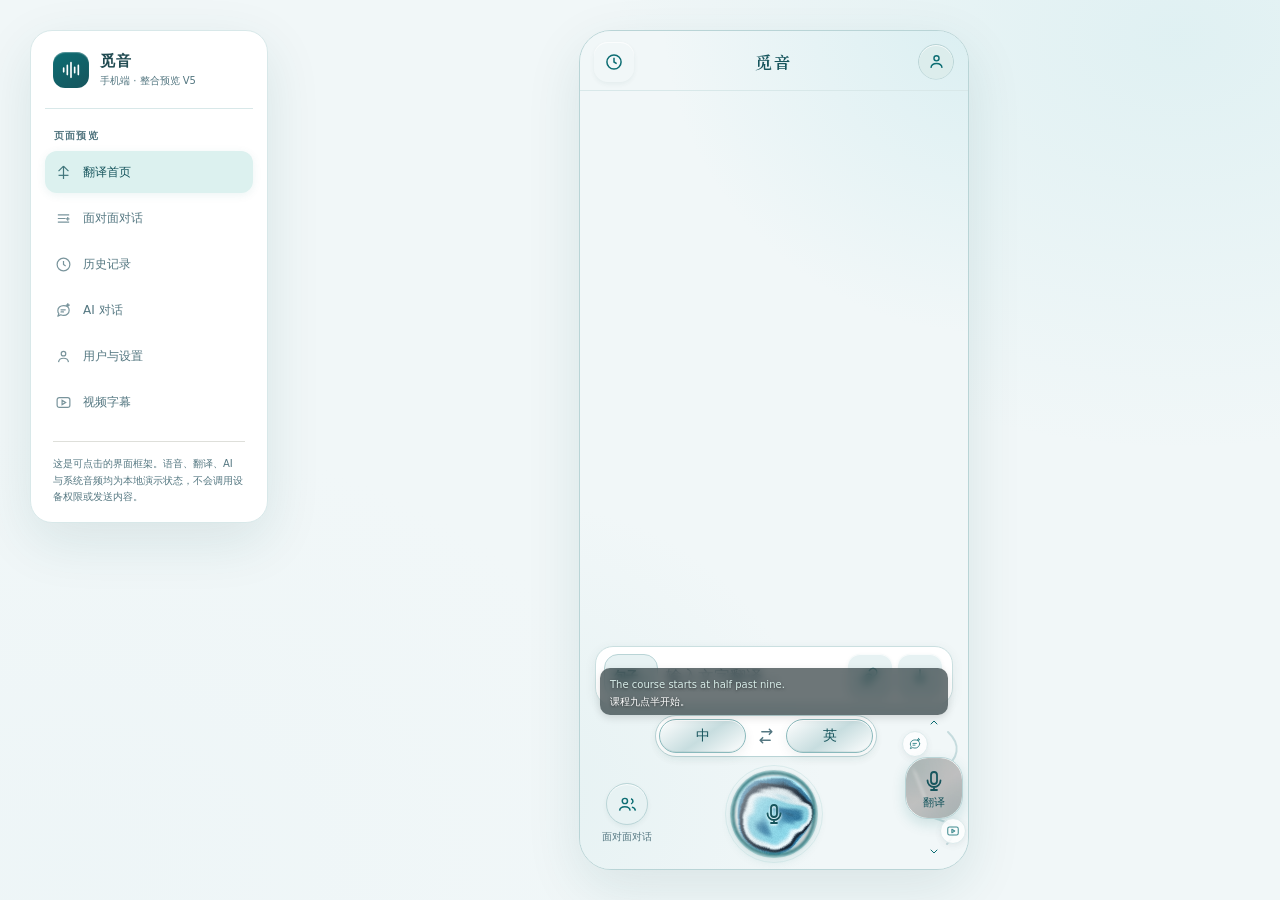
==== app/miyin/assets/miyin_v5/index.html @ 7d54eef0 "feat(chat): complete key-optional model setup and privacy controls" ====
<!doctype html>
<html lang="zh-CN" data-theme="mint-holographic">
<head>
  <meta charset="utf-8">
  <meta name="viewport" content="width=device-width, initial-scale=1, maximum-scale=1, user-scalable=no, viewport-fit=cover">
  <meta name="theme-color" content="#ffffff">
  <link rel="icon" href="data:image/svg+xml,%3Csvg xmlns='http://www.w3.org/2000/svg' viewBox='0 0 48 48'%3E%3Crect width='48' height='48' rx='14' fill='%232f3635'/%3E%3Cpath d='M10 19v10m7-16v22m7-26v30m7-21v12m7-17v22' stroke='white' stroke-width='3' stroke-linecap='round'/%3E%3C/svg%3E">
  <title>觅音</title>
  <link rel="stylesheet" href="./miyin-v5.css?v=5-orb-settings-r2">
  <script src="./miyin-mobile-shaders.js"></script>
  <style>
    :root { color-scheme:light; --page:#ffffff; --surface:#ffffffed; --surface-2:#f2fcf8; --ink:#0f766e; --title:#134e4a; --muted:#0d9488; --accent:#14b8a6; --mint:#e6f9f3; --mint-deep:#c8f5e8; --mint-icon:#d1fae5; --holo-cyan:#7dd3c0; --holo-lilac:#e0bbe4; --holo-yellow:#f5e6a3; --line:#d7eee7; --line-strong:#b9e4d9; --selected:#d1fae5; --selected-ink:#134e4a; --shadow:0 18px 55px rgba(20,84,74,.12); --voice-a:#b8e4e8; --voice-b:#4a9aa9; --voice-c:#146278; --wheel:#ffffffd9; --wheel-edge:#d3eee5; --danger:#b44036; --safe-top:env(safe-area-inset-top,0px); --safe-bottom:env(safe-area-inset-bottom,0px); }
    html[data-native-host="true"] { --safe-top:0px; --safe-bottom:0px; }
    * { box-sizing:border-box; }
    html,body { margin:0; min-height:100%; background:#e9e9e6; color:var(--ink); font-family:Inter,"SF Pro Display","Segoe UI","Noto Sans SC",system-ui,sans-serif; }
    button,input,textarea { font:inherit; }
    button,input,textarea,a,[role="button"] { -webkit-tap-highlight-color:transparent; }
    button { color:inherit; }
    .workspace { min-height:100vh; min-height:100dvh; display:grid; grid-template-columns:238px minmax(460px,1fr); gap:30px; padding:30px; }
    .preview-nav { align-self:start; position:sticky; top:28px; padding:20px 14px 16px; border:1px solid #ffffffa8; border-radius:22px; background:#f7f7f3cc; backdrop-filter:blur(16px); box-shadow:0 12px 40px rgba(30,35,31,.07); }
    .nav-brand { display:flex; align-items:center; gap:11px; padding:1px 8px 20px; border-bottom:1px solid #dedfda; }
    .brand-mark { width:36px; height:36px; border-radius:12px; display:grid; place-items:center; color:#fff; background:linear-gradient(145deg,#2c3537,#101617); box-shadow:inset 0 1px 1px #ffffff54; }
    .brand-mark svg { width:22px;height:22px; }
    .nav-brand strong { display:block;font-size:15px;letter-spacing:.08em; }
    .nav-brand small { display:block;margin-top:3px;color:#7d817e;font-size:10px; }
    .nav-caption { padding:20px 9px 8px;color:#7d817e;font-size:10px;font-weight:700;letter-spacing:.12em; }
    .screen-nav { display:grid; gap:4px; }
    .screen-nav button { display:flex;align-items:center;gap:11px;min-height:42px;padding:0 10px;border:0;border-radius:12px;background:transparent;color:#5a605c;text-align:left;font-size:12px;cursor:pointer;transition:background .18s,color .18s,transform .18s; }
    .screen-nav button svg { width:17px;height:17px;opacity:.78; }
    .screen-nav button:hover { background:#fff;transform:translateX(2px); }
    .screen-nav button[aria-current="page"] { background:#fff;color:#202522;box-shadow:0 2px 10px #2223; }
    .nav-note { margin:18px 8px 0;padding-top:14px;border-top:1px solid #dedfda;color:#808581;font-size:10px;line-height:1.65; }
    .stage { min-width:0;display:grid;place-items:center;position:relative; }
    .device { width:min(390px,100%);height:min(844px,calc(100vh - 60px));height:min(844px,calc(100dvh - 60px));min-height:680px;position:relative;border:1px solid #ffffffc9;border-radius:32px;overflow:hidden;background:var(--page);box-shadow:0 28px 84px rgba(28,31,29,.2),inset 0 0 0 1px #ffffff74; }
    #app { height:100%;width:100%;position:relative;overflow:hidden;background:var(--page);color:var(--ink);transition:background .24s,color .24s; }
    .screen { display:none;height:100%;width:100%;flex-direction:column;position:absolute;inset:0;background:var(--page); }
    .screen.active { display:flex;animation:screen-in .22s ease-out both; }
    @keyframes screen-in { from { opacity:.55;transform:translateY(4px); } to { opacity:1;transform:none; } }
    .topbar { height:calc(60px + var(--safe-top));flex:none;display:grid;grid-template-columns:54px 1fr 54px;align-items:center;padding:calc(6px + var(--safe-top)) 14px 4px;border-bottom:1px solid var(--line); }
    .top-icon { width:40px;height:40px;border:0;border-radius:14px;background:transparent;display:grid;place-items:center;cursor:pointer;color:var(--ink);transition:background .16s,transform .16s; }
    .top-icon:hover { background:var(--surface-2);transform:scale(1.04); }
    .top-icon svg { width:20px;height:20px; }
    .top-brand { text-align:center;min-width:0; }
    .top-brand strong { font-size:17px;font-weight:650;letter-spacing:.12em; }
    .top-brand small { display:block;margin-top:1px;color:var(--muted);font-size:10px; }
    .avatar-button { position:relative;justify-self:end;flex:0 0 36px;width:36px;height:36px;aspect-ratio:1 / 1;border:1px solid var(--line);border-radius:50%;background:var(--surface);display:grid;place-items:center;cursor:pointer;overflow:hidden;padding:0;clip-path:circle(50%); }
    .avatar-button svg { width:19px;height:19px; }
    .avatar-image { position:absolute;inset:0;display:none;width:100%;height:100%;border-radius:50%;object-fit:cover;object-position:center;clip-path:circle(50%); }
    .has-avatar .avatar-image { display:block; }
    .has-avatar > svg { display:none; }
    .scroll-area { min-height:0;flex:1;overflow:auto;overscroll-behavior:contain;scrollbar-width:thin;scrollbar-color:var(--line-strong) transparent; }
    .scroll-area::-webkit-scrollbar { width:4px; }
    .scroll-area::-webkit-scrollbar-thumb { background:var(--line-strong);border-radius:99px; }
    .home-transcript { min-height:0;flex:1;display:flex;flex-direction:column;gap:13px;padding:12px 21px 5px;overflow:auto;scrollbar-width:thin; }
    .bubble { max-width:84%;padding:13px 15px;border:1px solid var(--line);border-radius:19px;background:var(--surface);box-shadow:0 3px 12px rgba(40,44,41,.035);line-height:1.52;font-size:14px; }
    .bubble.source { align-self:flex-end;border-radius:19px 19px 6px 19px;background:var(--selected);color:var(--selected-ink); }
    .bubble.translation { align-self:flex-end;margin-right:9px;padding:8px 14px;border-radius:15px;background:transparent;border-color:transparent;color:var(--muted);font-size:12px;box-shadow:none; }
    .bubble.other { align-self:flex-start;border-radius:19px 19px 19px 6px; }
    .bubble .lang-tag { display:block;margin-bottom:4px;color:var(--muted);font-size:9px; }
    .inline-progress { color:var(--muted);font-size:11px;display:inline-flex;align-items:center;gap:7px; }
    .dots { display:inline-flex;gap:3px; }
    .dots i { display:block;width:4px;height:4px;border-radius:50%;background:currentColor;animation:dot 1s infinite ease-in-out; }
    .dots i:nth-child(2){animation-delay:.14s}.dots i:nth-child(3){animation-delay:.28s}
    @keyframes dot { 0%,60%,100%{opacity:.25;transform:translateY(0)}30%{opacity:1;transform:translateY(-3px)} }
    .translate-panel { flex:none;padding:8px 15px 0; }
    .text-entry { min-height:58px;display:flex;align-items:center;gap:10px;padding:7px 10px 7px 15px;border:1px solid var(--line);border-radius:18px;background:var(--surface);box-shadow:0 6px 16px rgba(30,35,31,.04); }
    .text-entry input { flex:1;min-width:0;border:0;outline:0;background:transparent;color:var(--ink);font-size:16px; }
    .text-entry input::placeholder { color:var(--muted);opacity:.8; }
    .round-tool { width:36px;height:36px;flex:none;border:0;border-radius:12px;background:var(--surface-2);display:grid;place-items:center;cursor:pointer; }
    .round-tool svg { width:18px;height:18px; }
    .entry-tools { display:none;gap:8px;padding:8px 3px 0; }
    .entry-tools.open { display:none; }
    .entry-tools button { flex:1;min-height:35px;border:1px solid var(--line);border-radius:11px;background:var(--surface);color:var(--muted);font-size:10px;cursor:pointer; }
    .translation-mode { display:grid;grid-template-columns:1fr 1fr;gap:5px;padding:0 4px 7px; }
    .translation-mode button { min-height:44px;border:1px solid var(--line);border-radius:10px;background:var(--surface);color:var(--muted);font-size:11px;cursor:pointer;touch-action:manipulation;transition:background .16s,color .16s,border-color .16s; }
    .translation-mode button[aria-pressed="true"] { border-color:var(--line-strong);background:var(--selected);color:var(--selected-ink);font-weight:600; }
    .translation-mode button:focus-visible { outline:2px solid var(--accent);outline-offset:2px; }
    .language-row { display:flex;align-items:center;justify-content:center;gap:10px;padding:9px 14px 2px; }
    .language-pill { position:relative;min-width:96px;height:36px;padding:0 12px;border:1px solid var(--line);border-radius:99px;background:var(--surface);color:var(--ink);font-size:12px;cursor:pointer; }
    .language-pill::before { content:"";position:absolute;inset:-4px 0;border-radius:inherit; }
    .language-swap { position:relative;width:34px;height:34px;border:0;border-radius:50%;background:transparent;color:var(--muted);display:grid;place-items:center;cursor:pointer;transition:transform .22s,color .16s; }
    .language-swap::before { content:"";position:absolute;inset:-5px;border-radius:50%; }
    .language-swap:hover { transform:rotate(180deg);color:var(--ink); }
    .language-swap svg { width:19px;height:19px; }
    .translation-feedback { max-width:92%;padding:8px 11px;border:1px solid var(--line);border-radius:12px;background:var(--surface-2);color:var(--muted);font-size:11px;line-height:1.45;display:flex;flex-wrap:wrap;align-items:center;gap:6px;flex:none; }
    .translation-feedback.is-error { color:var(--danger); }
    .translation-feedback button { min-height:44px;margin:0;padding:0 11px;border:1px solid var(--line);border-radius:8px;background:var(--surface);color:var(--ink);font-size:11px;cursor:pointer;touch-action:manipulation; }
    .translation-attribution { display:block;margin-top:4px;color:var(--muted);font-size:9px; }
    .native-history-summary { display:flex;align-items:center;justify-content:space-between;gap:8px;margin:0 0 12px;color:var(--muted);font-size:10px; }
    .native-history-summary button { min-height:32px;padding:0 9px;border:1px solid var(--line);border-radius:10px;background:var(--surface);color:var(--danger);font-size:10px;cursor:pointer; }
    .native-history-entry { margin:0 0 12px;padding:13px;border:1px solid var(--line);border-radius:14px;background:var(--surface);color:var(--ink);line-height:1.55;overflow-wrap:anywhere; }
    .native-history-entry small { display:block;margin-bottom:7px;color:var(--muted);font-size:10px; }
    .native-history-entry p { margin:0 0 9px;white-space:pre-wrap; }
    .native-history-entry p:last-child { margin-bottom:0; }
    .home-controls { position:relative;flex:none;height:110px;padding:7px 15px calc(8px + var(--safe-bottom));display:grid;grid-template-columns:1fr 1fr 1fr;align-items:center; }
    .face-entry { justify-self:start;min-width:61px;padding:4px 7px;border:0;background:transparent;display:grid;justify-items:center;gap:5px;color:var(--muted);font-size:10px;cursor:pointer; }
    .face-entry .face-icon { width:42px;height:42px;border:1px solid var(--line);border-radius:50%;background:var(--surface);display:grid;place-items:center;color:var(--ink);transition:transform .18s,box-shadow .18s; }
    .face-entry:hover .face-icon { transform:translateY(-2px);box-shadow:0 7px 15px rgba(20,35,36,.11); }
    .face-entry svg { width:21px;height:21px; }
    .mic-button { justify-self:center;position:relative;width:84px;height:84px;border-radius:50%;border:2px solid #193d4b;background:radial-gradient(circle at 36% 25%,#e5ffff 0 5%,#c2f0f3 12%,#82c9d6 32%,#31869a 61%,#15556b 100%);color:#052c3b;display:grid;place-items:center;cursor:pointer;isolation:isolate;box-shadow:inset 1px 2px 5px #f2ffffde,inset -5px -8px 13px #092e43a3,0 5px 12px #123b4b4a,0 0 0 3px #ffffff9e;transition:transform .17s,box-shadow .22s,filter .2s;touch-action:none; }
    .mic-button::before { content:"";position:absolute;z-index:-1;inset:5px 9px 51%;border-radius:80% 80% 45% 45%;background:linear-gradient(135deg,#fff9,#fff2 58%,transparent);filter:blur(1px);transform:rotate(-13deg); }
    .mic-button::after { content:"";position:absolute;inset:-7px;border:1px solid #92dce2a8;border-radius:50%;opacity:.7;transition:inset .2s,opacity .2s; }
    .mic-button svg { width:29px;height:29px;filter:drop-shadow(0 1px 1px #ffffff65); }
    .mic-button:hover { transform:scale(1.045) rotate(-2deg);box-shadow:inset 1px 2px 5px #f2ffffde,inset -5px -8px 13px #092e43a3,0 8px 20px #123b4b66,0 0 0 4px #ffffffb0; }
    .mic-button:active,.mic-button.is-listening { transform:scale(.96);filter:saturate(1.15);box-shadow:inset 1px 2px 8px #f2ffffd4,inset -7px -9px 15px #082c41,0 0 0 6px #4eafbf38,0 0 26px #63d0d954; }
    .mic-button.is-listening::after { inset:-11px;opacity:.9;animation:ring 1.15s ease-out infinite; }
    @keyframes ring { 0%{transform:scale(.94);opacity:.75}100%{transform:scale(1.22);opacity:0} }
    .control-caption { position:absolute;left:50%;bottom:7px;transform:translateX(-50%);color:var(--muted);font-size:9px;white-space:nowrap; }
    .mode-wheel { position:absolute;z-index:5;right:10px;bottom:12px;width:57px;height:139px;padding:5px 0;border:1px solid var(--wheel-edge);border-radius:30px;background:var(--wheel);backdrop-filter:blur(16px) saturate(1.3);box-shadow:0 7px 20px rgba(22,43,48,.12),inset 0 1px 0 #ffffffa6;display:flex;flex-direction:column;align-items:center;justify-content:space-between;overflow:hidden; }
    .mode-wheel::before { content:"";position:absolute;inset:2px 7px auto;height:27px;border-radius:50%;background:linear-gradient(#fff8,transparent);pointer-events:none; }
    .wheel-arrow,.wheel-mode { position:relative;z-index:1;border:0;background:transparent;display:grid;place-items:center;cursor:pointer;color:var(--muted);transition:transform .2s,color .18s,background .18s; }
    .wheel-arrow { width:28px;height:19px;border-radius:9px; }
    .wheel-arrow svg { width:14px;height:14px; }
    .wheel-arrow:hover { color:var(--ink);transform:scale(1.18); }
    .wheel-modes { position:relative;z-index:1;display:flex;flex-direction:column;align-items:center;justify-content:center;gap:0; }
    .wheel-mode { width:28px;height:25px;border-radius:11px;opacity:.48; }
    .wheel-mode svg { position:relative;z-index:2;width:15px;height:15px; }
    .wheel-mode.is-current { width:40px;height:40px;margin:1px 0;overflow:hidden;border:1px solid #ffffffbf;border-radius:50%;background:linear-gradient(150deg,#ffffffc9,#ffffff1c);color:var(--ink);opacity:1;box-shadow:0 3px 12px #223c4033,inset 0 1px 0 #fff;transform:scale(1.04);animation:wheel-enter .24s ease-out both; }
    .wheel-mode.is-current::after { content:"";position:absolute;inset:-38%;z-index:1;transform:translateX(-135%) rotate(22deg);background:linear-gradient(100deg,transparent 36%,#ffffff9c 48%,#a6d8dc55 55%,transparent 68%);pointer-events:none; }
    .mode-wheel:hover .wheel-mode.is-current::after { animation:wheel-glint .85s ease-out; }
    .wheel-mode.is-current svg { width:19px;height:19px; }
    .wheel-mode.is-current:hover { animation:wheel-rock .42s ease-in-out; }
    .wheel-mode:hover { opacity:1;transform:scale(1.1); }
    @keyframes wheel-enter { from{transform:scale(.9)}to{transform:scale(1.04)} }
    @keyframes wheel-glint { 0%{transform:translateX(-135%) rotate(22deg)}100%{transform:translateX(135%) rotate(22deg)} }
    @keyframes wheel-rock { 0%,100%{transform:scale(1.1) rotate(0)}25%{transform:scale(1.12) rotate(-7deg)}75%{transform:scale(1.12) rotate(7deg)} }
    .face-transcript { position:relative;flex:1;min-height:0;margin:0 13px;border:1px solid var(--line-strong);border-radius:2px;background:var(--surface);overflow:auto;padding:24px 14px 18px;scrollbar-width:thin; }
    .face-turn { max-width:84%;margin:0 0 18px auto;padding:11px 14px;border-radius:18px 18px 5px 18px;background:var(--selected);color:var(--selected-ink);font-size:13px;line-height:1.55; }
    .face-turn.left { margin:0 auto 18px 0;border-radius:18px 18px 18px 5px;background:var(--surface-2); }
    .face-turn small { display:block;margin-bottom:3px;color:var(--muted);font-size:9px; }
    .face-turn .translated { display:block;margin-top:4px;padding-top:5px;border-top:1px solid var(--line);font-size:12px;cursor:pointer; }
    .face-turn .translated:hover { text-decoration:underline;text-decoration-style:dotted;text-underline-offset:3px; }
    .face-turn.pending .translated { color:var(--muted); }
    .face-bottom { position:relative;flex:none;display:grid;grid-template-columns:minmax(58px,68px) minmax(0,1fr) minmax(58px,68px);align-items:center;gap:3px;padding:4px 12px calc(8px + var(--safe-bottom)); }
    .face-language { grid-column:1/-1;justify-self:center;display:flex;align-items:center;gap:10px;margin:0 0 5px;padding:4px 11px;border:1px solid var(--line);border-radius:99px;background:var(--surface);font-size:11px; }
    .face-language button:not(.language-swap) { position:relative;min-width:35px;min-height:28px;border:0;background:transparent;color:var(--ink);cursor:pointer; }
    .face-language button:not(.language-swap)::before { content:"";position:absolute;inset:-8px -5px;border-radius:8px; }
    .face-language .language-swap { width:34px;height:28px; }
    .face-language .language-swap::before { inset:-8px -5px; }
    .back-translate { align-self:end;justify-self:center;width:58px;min-height:62px;border:0;background:transparent;color:var(--muted);display:grid;justify-items:center;align-content:center;gap:5px;font-size:10px;cursor:pointer; }
    .back-translate span:first-child { width:38px;height:38px;border:1px solid var(--line);border-radius:50%;background:var(--surface);display:grid;place-items:center;color:var(--ink); }
    .back-translate svg { width:18px;height:18px; }
    .face-mic-wrap { width:100%;min-width:0;display:grid;justify-items:center;align-items:center;position:relative; }
    .face-mic { width:100px;height:100px; }
    .face-mic svg { width:34px;height:34px; }
    .face-status-row { position:absolute;width:1px;height:1px;padding:0;margin:-1px;overflow:hidden;clip:rect(0,0,0,0);clip-path:inset(50%);white-space:nowrap;border:0; }
    .face-status-row small { flex:none; }
    .history-head,.settings-head { height:56px;flex:none;display:grid;grid-template-columns:42px 1fr 42px;align-items:center;padding:5px 14px;border-bottom:1px solid var(--line); }
    .history-head h1,.settings-head h1 { margin:0;text-align:center;font-size:16px;font-weight:650; }
    .back-button { width:38px;height:38px;border:0;border-radius:12px;background:transparent;display:grid;place-items:center;cursor:pointer; }
    .back-button:hover { background:var(--surface-2); }
    .back-button svg { width:20px;height:20px; }
    .history-content { padding:12px 18px 24px;overflow-x:hidden;overscroll-behavior-x:none;touch-action:pan-y; }
    .history-unified-toolbar { position:relative;top:auto;z-index:auto;display:flex;align-items:center;justify-content:space-between;gap:5px;margin:0 0 10px;padding:0 0 8px;border-bottom:1px solid var(--line);background:transparent; }
    .history-unified-toolbar .back-button { flex:0 0 auto;width:auto;min-width:0;height:34px;padding:0 4px;display:flex;align-items:center;justify-content:flex-start;gap:4px;color:var(--muted);font-size:11px;white-space:nowrap; }
    .history-unified-toolbar .history-count { min-width:0;overflow:hidden;color:var(--muted);font-size:10px;text-overflow:ellipsis;white-space:nowrap; }
    .history-tool-actions { display:flex;flex:0 0 auto;align-items:center;gap:4px; }
    .history-tool-actions button { min-height:30px;padding:0 7px;border:1px solid var(--line);border-radius:10px;background:var(--surface);color:var(--muted);font-size:10px;white-space:nowrap;cursor:pointer; }
    .history-tool-actions button[data-history-bulk-delete],.history-tool-actions button[data-history-clear-category],.history-tool-actions button[data-native-clear-history] { color:var(--danger); }
    .history-tool-actions button:disabled { opacity:.45;cursor:default; }
    @media (max-width:370px) {
      .history-unified-toolbar .history-count { flex:1 1 auto;text-align:right; }
      .history-tool-actions { gap:3px; }
      .history-tool-actions button { min-width:0;padding:0 5px; }
    }
    .history-selection-control { display:none;flex:0 0 auto;align-items:center;justify-content:center;width:26px; }
    .history-selection-control input { width:18px;height:18px;margin:0;accent-color:var(--accent); }
    .history-content.is-selection-mode .history-selection-control { display:flex; }
    .history-content.is-selection-mode .record-row { border-color:var(--line-strong); }
    .history-content.is-selection-mode .record-actions,.history-content.is-selection-mode .delete-record { display:none; }
    .history-content.is-selection-mode .record-row.is-selected { background:var(--selected); }
    .history-secondary-action { display:flex;justify-content:flex-end;margin:0 0 8px; }
    .history-cats { display:grid;gap:14px; }
    .history-cat { width:100%;min-height:68px;padding:0 15px;border:1px solid var(--line);border-radius:18px;background:var(--surface);display:flex;align-items:center;justify-content:space-between;gap:14px;text-align:left;cursor:pointer;box-shadow:0 4px 14px rgba(36,40,37,.025);transition:transform .18s,border-color .18s,box-shadow .18s; }
    .history-cat:hover { transform:translateY(-2px);border-color:var(--line-strong);box-shadow:0 8px 18px rgba(36,40,37,.07); }
    .history-cat strong { display:block;font-size:13px;font-weight:590; }
    .history-cat small { display:block;margin-top:5px;color:var(--muted);font-size:10px; }
    .history-cat svg { width:17px;height:17px;color:var(--muted); }
    .history-foot { padding:15px 20px calc(16px + var(--safe-bottom));text-align:center;color:var(--muted);font-size:10px; }
    .record-list { display:grid;grid-template-columns:minmax(0,1fr);width:100%;min-width:0;gap:9px; }
    .record-row { box-sizing:border-box;min-width:0;min-height:69px;padding:10px 11px 10px 14px;border:1px solid var(--line);border-radius:15px;background:var(--surface);display:flex;align-items:center;gap:10px; }
    .record-open { flex:1;min-width:0;border:0;background:transparent;text-align:left;cursor:pointer; }
    .record-open b { display:block;overflow:hidden;text-overflow:ellipsis;white-space:nowrap;font-size:12px;font-weight:600; }
    .record-open small { display:block;margin-top:5px;overflow:hidden;text-overflow:ellipsis;white-space:nowrap;color:var(--muted);font-size:9px; }
    .native-history-list { gap:9px; }
    .native-history-row { min-height:69px; }
    .native-history-content { flex:1;min-width:0;overflow-wrap:anywhere; }
    .native-history-meta { display:block;margin:0 0 9px;color:var(--muted);font-size:10px;line-height:1.4; }
    .native-history-pair { display:grid;gap:8px; }
    .native-history-pair section { min-width:0; }
    .native-history-pair b { display:block;margin:0 0 3px;color:var(--muted);font-size:9px;font-weight:600; }
    .native-history-pair p { margin:0;color:var(--ink);font-size:12px;line-height:1.55;white-space:pre-wrap;overflow-wrap:anywhere; }
    .native-history-row .delete-record { flex:0 0 auto;margin-top:2px; }
    .history-chat-toolbar { display:flex;align-items:center;justify-content:space-between;gap:10px;margin:0 0 13px; }
    .history-chat-toolbar .back-button { width:auto;padding:0 9px;display:flex;gap:5px;color:var(--muted);font-size:11px; }
    .new-chat-button { min-height:34px;padding:0 12px;border:1px solid var(--line);border-radius:11px;background:var(--surface);color:var(--ink);font-size:10px;font-weight:600;cursor:pointer; }
    .new-chat-button:hover { border-color:var(--accent);background:var(--surface-2); }
    .history-search { width:100%;height:39px;margin:0 0 12px;padding:0 12px;border:1px solid var(--line);border-radius:12px;background:var(--surface);color:var(--ink);font-size:11px;outline:none; }
    .history-search:focus { border-color:var(--accent);box-shadow:0 0 0 3px color-mix(in srgb,var(--accent) 12%,transparent); }
    .history-empty { padding:36px 12px;text-align:center;color:var(--muted);font-size:11px;line-height:1.6; }
    .record-actions { display:flex;flex:none;align-items:center;gap:1px; }
    .record-actions button { width:29px;height:30px;border:0;border-radius:9px;background:transparent;color:var(--muted);font-size:15px;cursor:pointer; }
    .record-actions button:hover { background:var(--surface-2);color:var(--ink); }
    .history-detail-toolbar { display:flex;align-items:center;gap:8px;margin:0 0 15px; }
    .history-detail-toolbar h2 { min-width:0;margin:0;overflow:hidden;text-overflow:ellipsis;white-space:nowrap;font-size:15px; }
    .history-detail-meta { margin:0 0 15px;color:var(--muted);font-size:10px;line-height:1.55; }
    .history-detail-actions { display:flex;flex-wrap:wrap;gap:7px;margin:0 0 17px; }
    .history-detail-actions button { min-height:34px;padding:0 11px;border:1px solid var(--line);border-radius:11px;background:var(--surface);color:var(--ink);font-size:10px;font-weight:560;cursor:pointer; }
    .history-detail-actions button.primary { border-color:transparent;background:linear-gradient(135deg,#14b8a6,#0d9488);color:#fff; }
    .history-detail-actions button.destructive { color:var(--danger); }
    .history-detail-messages,.history-detail-entries { display:grid;gap:10px; }
    .history-detail-message,.history-entry { padding:12px;border:1px solid var(--line);border-radius:14px;background:var(--surface);font-size:11px;line-height:1.6;white-space:pre-wrap;overflow-wrap:anywhere; }
    .history-detail-message.user { background:var(--selected); }
    .history-detail-message small,.history-entry small { display:block;margin:0 0 5px;color:var(--muted);font-size:9px; }
    .history-entry-pair { display:grid;gap:7px; }
    .history-entry-pair b { display:block;margin-bottom:2px;font-size:9px;color:var(--muted);font-weight:550; }
    .history-audio-play { display:inline-flex;align-items:center;min-height:34px;margin-top:9px;padding:5px 11px;border:1px solid var(--line);border-radius:999px;background:var(--surface);color:var(--accent);font-size:10px;cursor:pointer; }
    .delete-record { width:31px;height:31px;border:0;border-radius:10px;background:transparent;color:var(--muted);cursor:pointer; }
    .delete-record:hover { background:#c2383017;color:var(--danger); }
    .delete-record svg { width:16px;height:16px; }
    .profile-summary { display:flex;flex-direction:column;align-items:center;padding:23px 18px 18px; }
    .profile-avatar { position:relative;flex:0 0 88px;width:88px;height:88px;aspect-ratio:1 / 1;padding:0;border:1px solid var(--line);border-radius:50%;background:linear-gradient(155deg,var(--surface),var(--surface-2));display:grid;place-items:center;color:var(--muted);box-shadow:0 8px 22px rgba(34,38,35,.07);cursor:pointer;overflow:hidden;clip-path:circle(50%);-webkit-tap-highlight-color:transparent; }
    .profile-avatar svg { width:33px;height:33px; }
    .profile-avatar-note { margin-top:6px;color:var(--muted);font-size:9px; }
    .profile-name { display:grid;grid-template-columns:minmax(0,1fr) auto minmax(0,1fr);align-items:center;width:min(100%,240px);margin-top:8px;font-size:13px; }
    .profile-name span { grid-column:2;min-width:0;max-width:180px;overflow:hidden;text-align:center;text-overflow:ellipsis;white-space:nowrap; }
    .profile-name button { grid-column:3;justify-self:end;width:28px;height:28px;margin:0;border:0;border-radius:9px;background:transparent;color:var(--muted);cursor:pointer; }
    .settings-list { display:grid;gap:9px;padding:0 16px 18px; }
    .setting-card { border:1px solid var(--line);border-radius:16px;background:var(--surface);overflow:hidden; }
    .setting-trigger { width:100%;min-height:53px;padding:0 15px;border:0;background:transparent;display:flex;align-items:center;justify-content:space-between;text-align:left;cursor:pointer; }
    .setting-trigger:hover { background:var(--surface-2); }
    .setting-trigger span { display:flex;align-items:center;gap:10px;font-size:12px;font-weight:560; }
    .setting-trigger svg { width:17px;height:17px;color:var(--muted);transition:transform .2s; }
    .setting-card.open .setting-trigger>svg { transform:rotate(180deg); }
    .setting-panel { display:none;padding:0 14px 14px;border-top:1px solid var(--line); }
    .setting-card.open .setting-panel { display:block;animation:panel-in .18s ease-out; }
    @keyframes panel-in {from{opacity:.4;transform:translateY(-3px)}to{opacity:1;transform:none}}
    .setting-row { min-height:45px;display:flex;align-items:center;justify-content:space-between;gap:10px;border-bottom:1px solid var(--line); }
    .setting-row:last-child { border-bottom:0; }
    .setting-copy b { display:block;font-size:10px;font-weight:580; }
    .setting-copy small { display:block;margin-top:3px;color:var(--muted);font-size:9px; }
    .value-control { max-width:145px;min-height:31px;padding:0 9px;border:1px solid var(--line);border-radius:10px;background:var(--surface-2);color:var(--ink);font-size:10px;cursor:pointer;white-space:nowrap; }
    .switch { position:relative;width:40px;height:23px;flex:none;border:0;border-radius:99px;background:var(--line-strong);cursor:pointer;transition:background .2s; }
    .switch::after { content:"";position:absolute;left:3px;top:3px;width:17px;height:17px;border-radius:50%;background:#fff;box-shadow:0 1px 3px #0003;transition:transform .2s; }
    .switch[aria-pressed="true"] { background:#62726c; }
    .switch[aria-pressed="true"]::after { transform:translateX(17px); }
    .profile-footer { margin-top:auto;display:flex;justify-content:space-between;gap:10px;padding:13px 20px calc(15px + var(--safe-bottom)); }
    .profile-footer button { min-height:37px;padding:0 13px;border:1px solid var(--line);border-radius:12px;background:var(--surface);color:var(--muted);font-size:10px;cursor:pointer; }
    .chat-top-actions { display:flex;gap:3px; }
    .chat-messages { min-height:0;flex:1;overflow:auto;padding:16px 15px 12px;display:flex;flex-direction:column;gap:11px; }
    .chat-empty { margin:auto 12px;text-align:center;color:var(--muted);font-size:12px;line-height:1.7; }
    .chat-empty small { display:inline-block;margin-top:7px;font-size:10px; }
    .chat-title { display:flex!important;align-items:center;justify-content:center;gap:6px; }
    .chat-ai-mark { width:18px;height:18px;display:inline-grid;place-items:center;color:var(--accent); }
    .chat-ai-mark svg { width:18px;height:18px; }
    .chat-bubble { max-width:84%;padding:12px 14px;border:1px solid var(--line);border-radius:17px;background:var(--surface);font-size:13px;line-height:1.55; }
    .chat-bubble { white-space:pre-wrap;overflow-wrap:anywhere; }
    .chat-bubble.user { align-self:flex-end;border-radius:17px 17px 5px 17px;background:var(--selected); }
    .chat-bubble.assistant { align-self:flex-start;border-radius:17px 17px 17px 5px; }
    .chat-bubble.pending { color:var(--muted); }
    .chat-bubble.failed { border-color:color-mix(in srgb,var(--danger) 35%,var(--line));color:var(--danger); }
    .chat-bubble.stopped { color:var(--muted); }
    .message-context { align-self:flex-end;max-width:86%;margin-top:-5px;display:flex;flex-wrap:wrap;justify-content:flex-end;gap:5px; }
    .message-context span { padding:4px 7px;border:1px solid var(--line);border-radius:9px;background:var(--surface-2);color:var(--muted);font-size:9px; }
    .chat-time { align-self:flex-end;margin-top:-8px;color:var(--muted);font-size:9px; }
    .chat-actions { display:flex;gap:10px;padding:0 16px 8px;color:var(--muted); }
    .chat-actions button { width:26px;height:26px;border:0;border-radius:8px;background:transparent;color:var(--muted);cursor:pointer; }
    .chat-actions button:hover { background:var(--surface-2); }
    .chat-actions button[aria-pressed="true"] { background:var(--selected);color:var(--ink); }
    .voice-overlay { position:absolute;inset:0;z-index:40;display:none;align-items:flex-end; }
    .voice-overlay[aria-hidden="false"] { display:flex; }
    .voice-backdrop { position:absolute;inset:0;background:rgba(24,39,35,.32);backdrop-filter:blur(5px); }
    .voice-panel { position:relative;width:100%;max-height:calc(100% - 18px);overflow-y:auto;overscroll-behavior:contain;padding:21px 20px calc(21px + var(--safe-bottom));border:1px solid var(--line);border-radius:25px 25px 0 0;background:var(--page);box-shadow:0 -12px 40px rgba(20,84,74,.14);animation:voice-sheet-in .24s ease-out both; }
    @keyframes voice-sheet-in { from { transform:translateY(20px);opacity:.65; } to { transform:none;opacity:1; } }
    .voice-grip { width:36px;height:4px;margin:-7px auto 18px;border-radius:8px;background:var(--line-strong); }
    .voice-heading { text-align:center; }
    .voice-orb { width:68px;height:68px;margin:0 auto 12px;border:1px solid var(--line);border-radius:50%;background:radial-gradient(circle at 35% 28%,#fff 0%,#d9f7ee 52%,#b8e4e8 100%);display:grid;place-items:center;color:var(--title);box-shadow:0 8px 20px rgba(20,84,74,.12); }
    .voice-orb svg { width:30px;height:30px; }
    .voice-heading h2 { margin:0;font-size:17px;color:var(--title); }
    .voice-heading p { margin:7px auto 0;max-width:300px;color:var(--muted);font-size:11px;line-height:1.6; }
    .voice-live-state { margin:18px 0 14px;padding:11px 12px;border:1px solid var(--line);border-radius:14px;background:var(--surface-2);display:flex;align-items:center;gap:9px;color:var(--ink);font-size:11px; }
    .voice-pulse { width:9px;height:9px;flex:none;border-radius:50%;background:var(--accent);box-shadow:0 0 0 4px rgba(20,184,166,.13); }
    .voice-overlay[data-voice-state="listening"] .voice-pulse { animation:voice-pulse 1.2s ease-in-out infinite; }
    @keyframes voice-pulse { 50% { box-shadow:0 0 0 8px rgba(20,184,166,.05);transform:scale(.88); } }
    .voice-transcript { min-height:42px;margin:0 0 14px;color:var(--muted);font-size:10px;line-height:1.55; }
    .voice-buttons { display:grid;grid-template-columns:1fr 1fr;gap:9px; }
    .voice-buttons button { min-height:42px;padding:0 12px;border:1px solid var(--line);border-radius:13px;background:var(--surface);color:var(--ink);font-size:11px;font-weight:600;cursor:pointer; }
    .voice-buttons button.primary { border-color:transparent;background:linear-gradient(135deg,#14b8a6,#0d9488);color:#fff; }
    .voice-buttons button.wide { grid-column:1/-1; }
    .voice-buttons button:hover { transform:translateY(-1px); }
    .chat-compose { flex:none;margin-right:59px;padding:9px 6px calc(12px + var(--safe-bottom)) 13px; }
    .compose-card { padding:9px 10px 7px;border:1px solid var(--line);border-radius:18px;background:var(--surface);box-shadow:0 5px 18px rgba(25,30,27,.05); }
    .context-chips { display:flex;flex-wrap:wrap;gap:6px;margin:0 0 6px; }
    .context-chips:empty { display:none; }
    .context-chip { max-width:100%;min-height:26px;padding:3px 5px 3px 9px;border:1px solid var(--line);border-radius:9px;background:var(--surface-2);display:inline-flex;align-items:center;gap:6px;color:var(--ink);font-size:9px; }
    .context-chip span { overflow:hidden;text-overflow:ellipsis;white-space:nowrap; }
    .context-chip button { width:20px;height:20px;border:0;border-radius:6px;background:transparent;color:var(--muted);font-size:13px;cursor:pointer; }
    .context-chip button:hover { background:var(--surface);color:var(--danger); }
    .compose-card textarea { width:100%;min-height:43px;max-height:100px;resize:vertical;border:0;outline:0;background:transparent;color:var(--ink);font-size:12px; }
    .compose-card textarea::placeholder { color:var(--muted); }
    .compose-tools { display:flex;align-items:center;gap:6px; }
    .compose-tools button { min-height:30px;padding:0 8px;border:0;border-radius:9px;background:transparent;color:var(--muted);font-size:10px;cursor:pointer; }
    .compose-tools button:hover { background:var(--surface-2);color:var(--ink); }
    .compose-tools .model-select { margin-left:auto;border:1px solid var(--line);background:var(--surface-2);color:var(--ink); }
    .send-button { width:31px;height:31px;border:0;border-radius:50%;background:#242b2a;color:#fff;display:grid;place-items:center;cursor:pointer; }
    .send-button svg { width:16px;height:16px; }
    .video-controls { padding:18px 17px 5px;display:grid;gap:9px; }
    .video-setting { min-height:54px;padding:0 13px;border:1px solid var(--line);border-radius:14px;background:var(--surface);display:flex;align-items:center;justify-content:space-between;gap:10px; }
    .video-setting b { display:block;font-size:11px;font-weight:570; }
    .video-setting small { display:block;margin-top:3px;color:var(--muted);font-size:9px; }
    .source-pills { display:flex;gap:6px;padding:5px 17px 9px; }
    .source-pills button { flex:1;min-height:32px;border:1px solid var(--line);border-radius:10px;background:var(--surface);color:var(--muted);font-size:9px;cursor:pointer; }
    .source-pills button[aria-pressed="true"] { background:var(--selected);color:var(--selected-ink);border-color:var(--line-strong); }
    .subtitle-preview { position:relative;flex:1;min-height:198px;margin:4px 17px 13px;padding:14px;border:1px solid var(--line);border-radius:17px;background:var(--surface-2);display:flex;flex-direction:column; }
    .subtitle-head { display:flex;align-items:center;justify-content:space-between;gap:8px;color:var(--muted);font-size:9px; }
    .subtitle-lang { padding:5px 7px;border:1px solid var(--line);border-radius:9px;background:var(--surface);color:var(--ink);font-size:9px; }
    .caption-card { margin-top:13px;padding:10px 11px;border:1px solid var(--line);border-radius:12px;background:var(--surface);font-size:11px;line-height:1.55; }
    .caption-card small { display:block;margin-bottom:4px;color:var(--muted);font-size:9px; }
    .caption-card.translation { margin-top:7px;color:var(--muted);font-size:10px; }
    .subtitle-actions { margin-top:auto;padding-top:12px;padding-right:58px;display:flex;align-items:center;justify-content:space-between;gap:8px; }
    .demo-status { color:var(--muted);font-size:9px; }
    .video-start { min-height:34px;padding:0 12px;border:1px solid var(--line-strong);border-radius:11px;background:var(--surface);color:var(--ink);font-size:10px;white-space:nowrap;cursor:pointer; }
    .video-start.active { background:#e3efef;color:#164d59;border-color:#c1dcdc; }
    .toast { position:absolute;z-index:20;left:50%;bottom:calc(25px + var(--safe-bottom));max-width:calc(100% - 35px);padding:10px 14px;border:1px solid #ffffff22;border-radius:12px;background:#252a29;color:#fff;box-shadow:0 8px 28px #0003;font-size:11px;line-height:1.4;text-align:center;opacity:0;transform:translate(-50%,10px);pointer-events:none;transition:opacity .2s,transform .2s; }
    .toast.show { opacity:1;transform:translate(-50%,0); }
    .modal-scrim { position:absolute;z-index:30;inset:0;padding:18px;display:none;align-items:flex-end;justify-content:center;background:#171b1b5a;backdrop-filter:blur(3px); }
    .modal-scrim.open { display:flex;animation:fade-in .16s ease-out; }
    @keyframes fade-in { from{opacity:0}to{opacity:1} }
    .modal-card { width:100%;max-width:430px;max-height:84%;overflow:auto;padding:16px;border:1px solid var(--line);border-radius:22px;background:var(--surface);color:var(--ink);box-shadow:0 18px 60px #0003;animation:sheet-in .22s cubic-bezier(.2,.75,.25,1); }
    @keyframes sheet-in { from{transform:translateY(18px);opacity:.75}to{transform:none;opacity:1} }
    .modal-grab { width:34px;height:4px;margin:-6px auto 13px;border-radius:99px;background:var(--line-strong); }
    .modal-head { display:flex;align-items:center;justify-content:space-between;margin-bottom:8px; }
    .modal-head h2 { margin:0;font-size:15px;font-weight:650; }
    .modal-close { width:31px;height:31px;border:0;border-radius:10px;background:var(--surface-2);color:var(--muted);font-size:19px;cursor:pointer; }
    .modal-copy { margin:0 0 13px;color:var(--muted);font-size:10px;line-height:1.55;white-space:pre-wrap;overflow-wrap:anywhere; }
    .modal-options { display:grid;gap:8px; }
    .chat-attachment-grid { grid-template-columns:repeat(5,minmax(0,1fr));gap:6px; }
    .chat-attachment-option { width:100%;min-width:44px;height:auto;min-height:48px;padding:0;border:1px solid var(--line);border-radius:14px;background:var(--surface-2);color:var(--ink);display:grid;place-items:center;cursor:pointer;touch-action:manipulation; }
    .chat-attachment-option svg { width:22px;height:22px; }
    .chat-attachment-option:hover,.chat-attachment-option:focus-visible { background:var(--selected);border-color:var(--line-strong); }
    .chat-attachment-option:focus-visible { outline:2px solid var(--accent);outline-offset:2px; }
    .modal-option { min-height:47px;padding:0 12px;border:1px solid var(--line);border-radius:12px;background:var(--surface);display:flex;align-items:center;justify-content:space-between;text-align:left;cursor:pointer; }
    .modal-option:hover { background:var(--surface-2); }
    .modal-option small { color:var(--muted);font-size:9px; }
    .modal-option-row { display:grid;grid-template-columns:minmax(0,1fr) 50px;gap:6px;align-items:center; }
    .modal-option-row .modal-option { min-width:0; }
    .modal-option-preview { min-height:42px;padding:0 7px;border:1px solid var(--line);border-radius:12px;background:var(--surface);color:var(--accent);font-size:10px;cursor:pointer; }
    .modal-footer { display:flex;justify-content:flex-end;gap:8px;margin-top:14px; }
    .modal-footer button { min-height:38px;padding:0 14px;border:1px solid var(--line);border-radius:11px;background:var(--surface);font-size:10px;cursor:pointer; }
    .modal-footer .confirm { background:#303735;color:white;border-color:#303735; }
    .modal-footer .destructive { background:var(--danger);border-color:var(--danger);color:#fff; }
    .file-input { display:none; }
    button:focus-visible,input:focus-visible,textarea:focus-visible { outline:2px solid color-mix(in srgb,var(--accent) 68%,white);outline-offset:2px; }
    button:focus:not(:focus-visible),input:focus:not(:focus-visible),textarea:focus:not(:focus-visible) { outline:none; }
    @media (max-width:850px) { .workspace { display:block;padding:0;min-height:100vh;min-height:100dvh; } .preview-nav { display:none; } .stage { min-height:100vh;min-height:100dvh; } .device { width:100%;height:100vh;height:100dvh;min-height:620px;border:0;border-radius:0;box-shadow:none; } }
    @media (max-width:370px) { .topbar { grid-template-columns:46px 1fr 46px;padding-left:9px;padding-right:9px; } .home-controls { padding-left:8px;padding-right:8px; } .mic-button { width:76px;height:76px; } .mode-wheel { right:0; } .translate-panel { padding-left:11px;padding-right:11px; } .history-content { padding-left:13px;padding-right:13px; } }
    /* V5 refinement: the face-to-face transcript uses only its top divider. */
    #screen-face .topbar { border-bottom:0; }
    #screen-face .face-transcript { margin:0; padding:24px 26px 18px; border:0; border-top:1px solid var(--line-strong); border-radius:0; background:transparent; }
    #screen-face .face-turn { max-width:min(84%, 500px); box-shadow:none; }
    .translation-speech-row { display:flex;align-items:flex-start;gap:7px;min-width:0; }
    .translation-speech-row .translation-text { flex:1;min-width:0; }
    .translation-audio-action { width:30px;height:30px;min-width:30px;flex:none;padding:0;border:1px solid var(--line);border-radius:50%;background:var(--surface);color:var(--muted);display:inline-grid;place-items:center;cursor:pointer; }
    .translation-audio-action svg { width:15px;height:15px; }
    .translation-audio-action[aria-pressed="true"] { color:var(--accent);border-color:var(--accent);background:var(--theme-wash); }
    #screen-face .face-turn .translated { display:flex;align-items:flex-start;gap:7px;cursor:default; }
    .face-translated-text { flex:1;min-width:0; }
    .face-translated-text small { display:block;margin-bottom:2px;color:var(--muted);font-size:9px; }

    /* Keep AI chat close to a clean conversation canvas, with clear actions. */
    #screen-chat .chat-messages { padding:26px 21px 12px; gap:6px; }
    #screen-chat .top-brand { text-align:center; }
    #screen-chat .top-brand strong.chat-title { display:inline-flex!important; align-items:center; justify-content:center; gap:6px; white-space:nowrap; }
    #screen-chat .top-brand strong.chat-title .chat-ai-mark { width:18px; height:18px; }
    #screen-chat .chat-empty { align-self:stretch; max-width:320px; margin:clamp(50px, 15vh, 130px) 8px auto; color:var(--title); text-align:left; font-size:23px; line-height:1.35; }
    #screen-chat .chat-empty small { display:block; max-width:260px; color:var(--muted); font-size:11px; line-height:1.6; }
    #screen-chat .chat-bubble.user { max-width:84%; padding:10px 14px; border:1px solid var(--line); border-radius:18px 18px 5px 18px; background:var(--selected); color:var(--selected-ink); box-shadow:none; }
    #screen-chat .chat-bubble.assistant { width:auto; max-width:84%; padding:12px 14px; border:1px solid var(--line); border-radius:17px 17px 17px 5px; background:var(--surface); box-shadow:none; color:var(--title); font-size:14px; }
    #screen-chat .chat-bubble.assistant.failed { color:var(--danger); }
    #screen-chat .chat-time { margin-top:-3px; }
    #screen-chat .chat-compose { margin:0; padding:8px 78px calc(10px + var(--safe-bottom)) 22px; }
    #screen-chat .compose-card { padding:5px 8px 7px; border-radius:16px; box-shadow:0 3px 13px rgba(25,30,27,.035); }
    #screen-chat .compose-card textarea { height:48px; min-height:48px; max-height:104px; padding:5px 1px; resize:none; overflow-y:hidden; font-size:15px; line-height:1.42; }
    #screen-chat .compose-tools { gap:4px; }
    #screen-chat .compose-tools button { min-height:44px; padding:0 7px; font-size:11px; }
    #screen-chat .compose-tools > [data-action="chat-attach"] { flex:0 0 44px; width:44px; padding:0; }
    #screen-chat .compose-tools .model-select { flex:1 1 68px; min-width:0; max-width:108px; overflow:hidden; text-overflow:ellipsis; }
    #screen-chat .compose-tools [data-action="chat-voice"] { min-height:44px; flex:0 1 auto; gap:5px; padding:0 8px; border:1px solid var(--line); border-radius:10px; background:var(--surface-2); display:inline-flex; align-items:center; color:var(--ink); }
    #screen-chat .compose-tools [data-action="chat-voice"] svg { width:18px; height:18px; }
    #screen-chat .compose-tools [data-action="chat-voice"] span { font-size:10px; white-space:nowrap; }
    #screen-chat .compose-tools .send-button { flex:0 0 44px; width:44px; height:44px; min-height:44px; padding:0; }
    .chat-actions { flex-wrap:wrap; align-items:center; gap:4px; padding:0 2px 8px; }
    .chat-actions button { width:auto; min-height:31px; padding:0 8px; border-radius:9px; display:inline-flex; align-items:center; gap:5px; font-size:10px; }
    .chat-actions button:hover { background:var(--surface-2); }
    .chat-action-icon { width:16px; height:16px; display:grid; place-items:center; }
    .chat-action-icon svg { width:16px; height:16px; fill:none; stroke:currentColor; stroke-width:1.8; stroke-linecap:round; stroke-linejoin:round; }
    .chat-action-label { line-height:1; white-space:nowrap; }

    /* AI voice conversation is a separate, nearly full-screen room, not the translation mic sheet. */
    .voice-overlay { align-items:stretch; background:var(--page); }
    .voice-backdrop { display:none; }
    .voice-panel { width:100%; height:100%; max-height:none; overflow:hidden; padding:0; border:0; border-radius:0; background:var(--page); box-shadow:none; animation:voice-room-in .18s ease-out both; }
    @keyframes voice-room-in { from { opacity:.7; transform:translateY(5px); } to { opacity:1; transform:none; } }
    .voice-experience { width:100%; height:100%; min-height:0; display:flex; flex-direction:column; background:var(--page); }
    .voice-topbar { min-height:60px; flex:none; padding:calc(5px + var(--safe-top)) 12px 5px; border-bottom:1px solid var(--line); display:grid; grid-template-columns:minmax(70px,1fr) auto minmax(70px,1fr); align-items:center; }
    .voice-topbar button { min-height:38px; padding:0 8px; border:0; border-radius:11px; background:transparent; color:var(--muted); display:flex; align-items:center; gap:6px; font-size:10px; cursor:pointer; }
    .voice-topbar button:hover { background:var(--surface-2); }
    .voice-topbar button svg { width:18px; height:18px; flex:none; }
    .voice-topbar .voice-close { justify-self:end; width:38px; padding:0; justify-content:center; }
    .voice-top-title { text-align:center; }
    .voice-top-title strong { display:block; color:var(--title); font-size:13px; font-weight:650; letter-spacing:.04em; }
    .voice-top-title small { display:block; margin-top:2px; color:var(--muted); font-size:9px; }
    .voice-main { min-height:0; flex:1; overflow:auto; padding:24px 22px 18px; display:flex; flex-direction:column; align-items:center; justify-content:center; }
    .voice-heading { width:100%; text-align:center; }
    .voice-heading h2 { margin:0; color:var(--title); font-size:21px; font-weight:650; }
    .voice-heading p { max-width:300px; margin:8px auto 0; color:var(--muted); font-size:11px; line-height:1.6; }
    .voice-visual { width:128px; height:96px; margin:25px auto 18px; border:1px solid #ffffffd9; border-radius:25px; background:linear-gradient(145deg,#e8fbf5,#caeee7 56%,#d9edf1); box-shadow:0 10px 26px rgba(20,84,74,.1),inset 0 1px 0 #fff; display:grid; place-items:center; }
    .voice-wave { height:38px; display:flex; align-items:center; justify-content:center; gap:5px; }
    .voice-wave i { width:4px; height:var(--bar-height,16px); border-radius:99px; background:linear-gradient(180deg,#45c9b4,#168c83); transform-origin:center; opacity:.8; }
    .voice-wave i:nth-child(1),.voice-wave i:nth-child(9) { --bar-height:10px; }
    .voice-wave i:nth-child(2),.voice-wave i:nth-child(8) { --bar-height:18px; }
    .voice-wave i:nth-child(3),.voice-wave i:nth-child(7) { --bar-height:28px; }
    .voice-wave i:nth-child(4),.voice-wave i:nth-child(6) { --bar-height:22px; }
    .voice-wave i:nth-child(5) { --bar-height:34px; }
    .voice-overlay[data-voice-state="listening"] .voice-wave i,.voice-overlay[data-voice-state="speaking"] .voice-wave i { animation:voice-wave 850ms ease-in-out infinite alternate; }
    .voice-overlay[data-voice-state="speaking"] .voice-wave i { animation-duration:520ms; }
    .voice-overlay[data-voice-state="paused"] .voice-wave i { animation-play-state:paused; opacity:.42; }
    .voice-wave i:nth-child(2n) { animation-delay:-260ms; }
    .voice-wave i:nth-child(3n) { animation-delay:-480ms; }
    @keyframes voice-wave { from { transform:scaleY(.48); } to { transform:scaleY(1); } }
    .voice-live-state { width:min(100%,360px); min-height:43px; margin:0; padding:10px 12px; border:1px solid var(--line); border-radius:14px; background:var(--surface-2); display:flex; align-items:center; gap:9px; color:var(--ink); font-size:11px; }
    .voice-transcript { width:min(100%,420px); min-height:0; margin:13px 0 0; padding:11px 13px; border:1px solid var(--line); border-radius:16px; background:var(--surface-2); display:grid; gap:10px; color:var(--title); font-size:11px; line-height:1.55; }
    .voice-transcript-line small { display:block; margin-bottom:3px; color:var(--muted); font-size:9px; }
    .voice-transcript-line p { margin:0; }
    .voice-controls { flex:none; padding:10px 18px calc(17px + var(--safe-bottom)); border-top:1px solid var(--line); background:var(--page); }
    .voice-buttons { width:min(100%,420px); margin:0 auto; display:grid; grid-template-columns:1fr 1fr; gap:8px; }
    .voice-buttons button { min-height:44px; border-radius:14px; font-size:11px; }
    .voice-buttons button.wide { grid-column:1/-1; }
    .voice-qa-options { width:min(100%,420px); margin:6px auto 0; color:var(--muted); text-align:center; }
    .voice-qa-options summary { padding:5px; font-size:9px; cursor:pointer; }
    .voice-qa-option-list { display:flex; justify-content:center; flex-wrap:wrap; gap:6px; padding:2px 0 5px; }
    .voice-qa-option-list button { min-height:29px; padding:0 8px; border:1px solid var(--line); border-radius:9px; background:var(--surface); color:var(--muted); font-size:9px; cursor:pointer; }
    @media (max-width:370px) {
      #screen-chat .chat-messages { padding-left:15px; padding-right:15px; }
      #screen-chat .chat-compose { padding-right:0; padding-left:0; }
      #screen-chat .compose-tools { gap:4px; }
      #screen-chat .compose-tools .model-select { max-width:66px; font-size:8px; }
      .voice-main { padding-left:17px; padding-right:17px; }
      .voice-controls { padding-left:13px; padding-right:13px; }
    }
    @media (prefers-reduced-motion:reduce) { *,*::before,*::after { scroll-behavior:auto!important;animation-duration:.01ms!important;animation-iteration-count:1!important;transition-duration:.01ms!important; } }
    /* Compact mobile controls, with the composer and mode wheel sharing one row. */
    #screen-face .face-bottom { gap:2px;padding-top:2px; }
    #screen-face .face-language { margin:0 0 4px; }
    #screen-home .language-row,#screen-face .face-language { transform:translateX(-8px); }
    #screen-face .face-mic { width:88px;height:88px; }
    #screen-face .face-status-row { position:absolute;right:auto;bottom:auto;width:1px;height:1px;min-height:0;margin:-1px;padding:0;overflow:hidden;clip:rect(0,0,0,0);clip-path:inset(50%);white-space:nowrap;border:0; }
    #screen-face .face-status-row.is-visible { position:relative;grid-column:1/-1;justify-self:stretch;display:flex;align-items:center;justify-content:center;width:100%;height:auto;min-height:0;margin:0 0 4px;padding:0;overflow:visible;clip:auto;clip-path:none;white-space:normal;border:0; }
    #screen-face .face-status-row small { position:relative;right:auto;bottom:auto;width:max-content;max-width:min(100%, 420px);padding:5px 10px;overflow:hidden;border:1px solid var(--line);border-radius:999px;background:var(--surface);color:var(--accent);font-size:10px;line-height:1.35;text-align:center;text-overflow:ellipsis;white-space:nowrap;opacity:0;pointer-events:none;transform:translateY(3px);transition:opacity .15s,transform .15s; }
    #screen-face .face-status-row.is-visible small { opacity:1;transform:translateY(0); }
    #screen-chat { --chat-compose-side:12px;--chat-wheel-width:68px;--chat-control-gap:8px;--chat-wheel-side:0px;--chat-compose-width:min(calc(100% - var(--chat-wheel-width) - var(--chat-compose-side) - var(--chat-control-gap) - var(--chat-wheel-side)),280px); }
    #screen-chat .chat-compose { margin:0 0 0 var(--chat-compose-side);width:var(--chat-compose-width);min-width:0;align-self:flex-start;padding:2px 0 calc(4px + var(--safe-bottom)); }
    @media (max-width:370px) {
      #screen-face .face-mic { width:78px;height:78px; }
      #screen-chat { --chat-wheel-side:7px; }
      #screen-chat .compose-tools .model-select { max-width:64px;font-size:9px; }
      #screen-chat .compose-tools [data-action="chat-voice"] { flex:0 0 40px;width:40px;padding:0;justify-content:center; }
      #screen-chat .compose-tools [data-action="chat-voice"] span { display:none; }
    }

    /* Mint holographic theme: keep the page white and reserve color for controls. */
    body { background:#f6fbf9;color:var(--ink); }
    html,body { font-family:-apple-system,BlinkMacSystemFont,"SF Pro Display",Roboto,"PingFang SC","Segoe UI","Microsoft YaHei","Noto Sans SC",system-ui,sans-serif; }
    .workspace { background:radial-gradient(ellipse at 92% 4%,#d1fae522,transparent 30%),radial-gradient(ellipse at 5% 96%,#a7f3d022,transparent 32%); }
    .preview-nav { border-color:#d9eee6;background:#ffffffd9;box-shadow:0 12px 40px rgba(19,78,74,.07); }
    .nav-brand { border-color:#dcefe8; }
    .brand-mark { background:linear-gradient(145deg,#0f766e,#134e4a); }
    .nav-brand small,.nav-caption,.nav-note { color:#548982; }
    .screen-nav button { color:#367d75; }
    .screen-nav button:hover,.screen-nav button[aria-current="page"] { background:#e6f9f3;color:#134e4a;box-shadow:0 2px 10px rgba(20,184,166,.12); }
    .device { border-color:#e0f2eb;box-shadow:0 28px 84px rgba(20,84,74,.16),inset 0 0 0 1px #ffffffaa; }
    #app { background:#fff;color:var(--ink); }
    #app::before { content:"";position:absolute;z-index:0;inset:0;pointer-events:none;background:radial-gradient(ellipse 62% 31% at 108% 0%,rgba(167,243,208,.18),transparent 72%),radial-gradient(ellipse 68% 34% at -10% 100%,rgba(167,243,208,.15),transparent 70%); }
    .screen { z-index:1;background:transparent; }
    .topbar,.history-head { border-color:var(--line); }
    .top-brand strong,.history-head h1 { color:var(--title); }
    .top-icon,.back-button { color:var(--ink); }
    .top-icon:hover,.back-button:hover { background:#e6f9f3; }
    .avatar-button { background:var(--mint-icon);border-color:#bfeade;color:var(--ink); }
    .bubble { border-color:#dcefe8;box-shadow:0 3px 12px rgba(13,148,136,.045); }
    .bubble.source,.chat-bubble.user { background:#e6f9f3;color:#134e4a;border-color:#ccece2; }
    .bubble.other,.face-turn.left { background:#f2fcf8; }
    .text-entry,.language-pill,.face-language,.record-row,.video-setting,.subtitle-lang { border-color:#d7eee7; }
    .round-tool,.value-control,.subtitle-lang { background:#f2fcf8;color:#0f766e; }
    .language-swap:hover { color:#0f766e; }
    .face-entry .face-icon,.back-translate span:first-child { border-color:#d7eee7;background:#f7fdfa;color:#0f766e; }
    .face-turn { background:#e6f9f3;color:#134e4a; }
    .face-turn .translated { border-color:#ccece2; }
    .face-language { background:#ffffffd9; }
    .switch[aria-pressed="true"] { background:#14b8a6; }
    .send-button,.modal-footer .confirm { background:#0f766e;color:#fff;border-color:#0f766e; }
    .source-pills button[aria-pressed="true"],.video-start.active { background:#e6f9f3;color:#0f766e;border-color:#9cddce; }
    .chat-bubble.assistant { background:#ffffffed; }
    .subtitle-preview { background:#f5fcf9;border-color:#d7eee7; }
    .toast { background:#134e4a; }
    .modal-card { border-color:#d7eee7; }
    button:focus-visible,input:focus-visible,textarea:focus-visible { outline-color:#14b8a6; }

    /* Pen component C: 68 × 140 px, curved sound arc, two orbiting modes and a 58 × 62 px glass center. */
    .mode-wheel { position:absolute;z-index:5;right:0;bottom:12px;width:68px;height:140px;padding:0;border:0;border-radius:0;background:transparent;box-shadow:none;backdrop-filter:none;display:block;overflow:visible;touch-action:none; }
    .mode-wheel::before { display:none; }
    .wheel-track { position:absolute;left:6px;top:14px;width:56px;height:114px;overflow:visible;pointer-events:none;opacity:.78; }
    .wheel-track path { fill:none;stroke:#aab3b7;stroke-width:2;stroke-linecap:round;stroke-linejoin:round; }
    .wheel-arrow,.wheel-mode,.wheel-center { position:absolute;z-index:2;padding:0;border:0;display:grid;place-items:center;cursor:pointer;color:var(--ink); }
    .wheel-arrow { left:28px;width:12px;height:12px;border-radius:50%;background:transparent;color:#0d9488;transition:transform .2s,color .2s; }
    .wheel-arrow[data-wheel-step="1"] { top:0; }
    .wheel-arrow[data-wheel-step="-1"] { top:128px; }
    .wheel-arrow svg { width:12px;height:12px; }
    .wheel-arrow:hover { color:#134e4a;transform:scale(1.22); }
    .wheel-mode { width:26px;height:26px;border:1px solid #ffffff;background:#f3f5f6d9;border-radius:50%;backdrop-filter:blur(8px);box-shadow:0 2px 6px #66727922;opacity:.76;transition:transform .25s,opacity .2s,box-shadow .2s; }
    .wheel-mode[data-wheel-position="up"] { left:2px;top:14px; }
    .wheel-mode[data-wheel-position="down"] { left:40px;top:101px; }
    .wheel-mode svg { width:14px;height:14px; }
    .wheel-mode:hover,.wheel-mode:focus-visible { z-index:4;opacity:1;transform:scale(1.18);box-shadow:0 4px 11px rgba(13,148,136,.2); }
    .wheel-center { left:5px;top:40px;width:58px;height:62px;overflow:hidden;border:1px solid #ffffffe8;border-radius:22px;background:linear-gradient(145deg,rgba(230,249,243,.86),rgba(255,255,255,.72) 48%,rgba(200,245,232,.82));backdrop-filter:blur(18px) saturate(1.12);box-shadow:0 5px 14px #56636a33,inset 0 1px 0 #fff;isolation:isolate;transition:width .2s,height .2s,left .2s,top .2s,transform .2s,box-shadow .2s; }
    .wheel-center::before { content:"";position:absolute;z-index:-1;inset:0;background:radial-gradient(ellipse at 18% 20%,#7dd3c044,transparent 45%),radial-gradient(ellipse at 84% 72%,#e0bbe433,transparent 44%),radial-gradient(ellipse at 60% 20%,#f5e6a322,transparent 42%);opacity:.78;animation:wheel-color-drift 7s ease-in-out infinite alternate; }
    @media (max-width:600px) { .wheel-center::before { animation:none; } }
    .wheel-center::after { content:"";position:absolute;z-index:1;inset:-25% -45%;background:linear-gradient(110deg,transparent 42%,#ffffffcc 49%,#7dd3c04a 53%,#e0bbe43d 57%,transparent 64%);transform:translateX(-75%) rotate(0deg);pointer-events:none;opacity:.72; }
    .wheel-glass { position:absolute;z-index:0;inset:0;width:100%;height:100%;display:block;border-radius:inherit;pointer-events:none; }
    .wheel-center-content { position:relative;z-index:3;display:grid;justify-items:center;align-content:center;pointer-events:none; }
    .wheel-center-icon { display:grid;place-items:center;width:28px;height:28px;margin-top:1px;color:#20272a; }
    .wheel-center-icon svg { width:24px;height:24px; }
    .wheel-center-label { display:block;width:48px;margin-top:1px;color:#283135;font-size:11px;font-weight:500;line-height:1.25;text-align:center;white-space:nowrap; }
    .wheel-mode-icon { display:grid;place-items:center;width:100%;height:100%; }
    .wheel-mode-icon svg { width:14px;height:14px; }
    .wheel-center[aria-current="true"] { color:var(--title); }
    .wheel-center:hover,.wheel-center:focus-visible { left:2px;top:37px;width:64px;height:68px;z-index:5;box-shadow:0 8px 20px #56636a4a,inset 0 1px 0 #fff;animation:wheel-rock .48s ease-in-out 1; }
    .wheel-center:hover::after,.wheel-center:focus-visible::after { animation:wheel-glint .8s ease-out 1; }
    .mode-wheel.is-changing .wheel-center { animation:wheel-arrive .28s cubic-bezier(.2,.75,.25,1) both; }
    @keyframes wheel-color-drift { from{transform:translateX(-4%) rotate(-3deg)}to{transform:translateX(5%) rotate(4deg)} }
    @keyframes wheel-arrive { 0%{transform:scale(.86);opacity:.6}70%{transform:scale(1.08)}100%{transform:scale(1);opacity:1} }
    @keyframes wheel-glint { from{transform:translateX(-75%)}to{transform:translateX(75%)} }
    @keyframes wheel-rock { 0%,100%{transform:rotate(0) scale(1.08)}25%{transform:rotate(-5deg) scale(1.1)}75%{transform:rotate(5deg) scale(1.1)} }

    /* The mic uses the same animated aurora shader and Pen uniform values. */
    .mic-button { position:relative;justify-self:center;isolation:isolate;overflow:visible;width:91px;height:85px;padding:0;border:0;border-radius:50%;background:#cfcfcf;color:#071a2b;display:grid;place-items:center;cursor:pointer;touch-action:none;box-shadow:0 4px 12px rgba(7,26,43,.15),0 0 0 2px rgba(31,111,156,.25);transition:transform .18s,filter .2s,box-shadow .22s; }
    .mic-surface { position:absolute;z-index:1;inset:0;width:100%;height:100%;display:block;pointer-events:none;border-radius:50%; }
    .mic-button.shader-fallback { background:radial-gradient(circle at 38% 27%,#eafaff 0 8%,#7fd4e8 28%,#1f6f9c 62%,#071a2b 100%); }
    .mic-button::before { content:"";position:absolute;z-index:2;inset:0;border:2px solid rgba(7,26,43,.88);border-radius:48% 52% 47% 53% / 52% 46% 54% 48%;box-shadow:inset 0 0 2px #eafaff,0 0 0 1px rgba(31,111,156,.3);pointer-events:none; }
    .mic-button::after { content:"";position:absolute;z-index:0;inset:-7px;border:1px solid rgba(20,184,166,.42);border-radius:50%;opacity:.72;transition:inset .2s,opacity .2s;pointer-events:none; }
    .mic-button svg { position:relative;z-index:3;width:24px;height:24px;color:#071a2b;filter:drop-shadow(0 1px 1px #eafaff8a); }
    .mic-button:hover { transform:scale(1.045) rotate(-2deg);box-shadow:0 8px 18px rgba(7,26,43,.2),0 0 0 3px rgba(20,184,166,.22); }
    .mic-button.is-preparing { filter:saturate(.82); }
    .mic-button.is-listening { transform:scale(1.035);filter:saturate(1.15);box-shadow:0 0 0 5px rgba(20,184,166,.13),0 0 24px rgba(125,211,192,.5);animation:mic-contour 8s ease-in-out infinite; }
    .mic-button.is-listening::after { inset:-12px;opacity:.9;animation:ring 1.15s ease-out infinite; }
    .mic-button.is-listening::before { animation:voice-outline 1.4s ease-in-out infinite alternate; }
    .mic-button.is-listening svg { transform:scale(1.06); }
    .face-mic { width:88px;height:88px; }
    .face-mic svg { width:34px;height:34px; }
    .control-caption { z-index:4;color:#0d9488; }
    @keyframes mic-contour { 0%,100%{border-radius:50% 50% 49% 51% / 48% 52% 48% 52%}50%{border-radius:48% 52% 51% 49% / 52% 47% 53% 48%} }
    @keyframes voice-outline { from{border-color:rgba(7,26,43,.7);filter:brightness(1)}to{border-color:rgba(7,26,43,1);filter:brightness(1.25)} }

    /* Settings capsules follow the supplied 58 px mint-glass reference. */
    .settings-head { height:100px;border:0;padding:9px 16px 0; }
    .settings-head h1 { align-self:center;padding-top:0;color:#134e4a;font-size:24px;font-weight:680;line-height:1.15;letter-spacing:.02em; }
    .settings-head h1::after { content:"";display:block;width:54px;height:2px;margin:4px auto 0;border-radius:99px;background:#14b8a6;box-shadow:0 1px 8px rgba(20,184,166,.22); }
    .settings-head .back-button,.settings-sparkle { width:42px;height:42px;border:1px solid #ffffff;background:rgba(255,255,255,.76);border-radius:50%;color:#0f766e;box-shadow:0 4px 12px rgba(13,148,136,.12);backdrop-filter:blur(10px); }
    .settings-sparkle svg { width:21px;height:21px; }
    .settings-head .back-button:hover,.settings-sparkle:hover { background:#f1fcf8;transform:scale(1.04); }
    .profile-summary { padding:14px 18px 14px; }
    .profile-avatar { border-color:#d7eee7;background:linear-gradient(145deg,#f6fffb,#e6f9f3);color:#0f766e;box-shadow:0 6px 18px rgba(20,184,166,.1); }
    .profile-name { color:#134e4a; }
    .profile-name button { color:#0d9488; }
    .settings-list { display:grid;gap:12px;padding:0 16px 18px; }
    .setting-card { overflow:visible;border:0;border-radius:30px;background:transparent; }
    .setting-trigger { position:relative;isolation:isolate;overflow:hidden;width:100%;min-height:58px;padding:0 20px;border:1px solid rgba(255,255,255,.9);border-radius:999px;background:linear-gradient(115deg,#e6f9f3,#c8f5e8);box-shadow:0 2px 8px rgba(20,184,166,.08);transition:transform .2s,box-shadow .2s,filter .2s; }
    .setting-trigger::before { content:"";position:absolute;z-index:0;inset:0;border-radius:inherit;background:linear-gradient(108deg,rgba(125,211,192,.2) 0%,rgba(255,255,255,.05) 27%,rgba(224,187,228,.23) 58%,rgba(245,230,163,.2) 82%,rgba(125,211,192,.18) 100%),radial-gradient(ellipse at 16% 28%,rgba(125,211,192,.27),transparent 38%),radial-gradient(ellipse at 83% 73%,rgba(224,187,228,.2),transparent 42%),radial-gradient(ellipse at 63% 16%,rgba(245,230,163,.16),transparent 39%);opacity:.84;background-size:145% 145%;mix-blend-mode:normal;animation:capsule-holo 8s ease-in-out infinite alternate;pointer-events:none; }
    .setting-trigger::after { content:"";position:absolute;z-index:0;inset:-30% -45%;background:linear-gradient(112deg,transparent 43%,rgba(255,255,255,.58) 49%,rgba(125,211,192,.2) 52%,rgba(224,187,228,.12) 55%,transparent 62%);transform:translateX(-65%);opacity:.45;pointer-events:none; }
    .setting-trigger:hover,.setting-trigger:focus-visible { transform:translateY(-1px);filter:saturate(1.04);box-shadow:0 5px 14px rgba(20,184,166,.14); }
    .setting-trigger:hover::after,.setting-trigger:focus-visible::after { animation:wheel-glint .72s ease-out 1; }
    .setting-trigger>span:first-child { position:relative;z-index:1;display:flex;align-items:center;gap:13px;color:#0f766e;font-size:16px;font-weight:600; }
    .setting-trigger>span:first-child svg { flex:none;width:44px;height:44px;padding:11px;border:1px solid rgba(255,255,255,.96);border-radius:50%;background:rgba(209,250,229,.82);color:#0f766e;box-shadow:0 2px 7px rgba(20,184,166,.08); }
    .setting-trigger>svg:last-child { position:relative;z-index:1;flex:none;width:19px;height:19px;color:#0d9488;transition:transform .2s; }
    .setting-card.open .setting-trigger>svg:last-child { transform:rotate(180deg); }
    .setting-panel { margin:8px 5px 0;padding:5px 15px 12px;border:1px solid #d7eee7;border-radius:18px;background:rgba(250,255,253,.96);box-shadow:0 5px 18px rgba(20,84,74,.055); }
    .setting-row { min-height:48px;border-color:#e0f0ea; }
    .setting-copy b { color:#134e4a;font-size:11px; }
    .setting-copy small { color:#4d8b83;font-size:9px; }
    .value-control { border-color:#cfece2;border-radius:999px;background:#e6f9f3;color:#0f766e; }
    .switch[aria-pressed="true"] { background:#14b8a6; }
    .theme-spectrum { min-height:42px;display:flex;align-items:center;gap:5px;padding:8px 0 10px;border-bottom:1px solid #e0f0ea;color:#0f766e;font-size:10px;font-weight:600; }
    .theme-spectrum i { width:17px;height:17px;border:1px solid #ffffff;border-radius:50%;box-shadow:0 1px 4px rgba(19,78,74,.16); }
    .theme-spectrum span { margin-left:5px; }
    .theme-choice-list { display:grid;grid-template-columns:repeat(3,minmax(0,1fr));gap:7px;padding:9px 0 11px;border-bottom:1px solid #e0f0ea; }
    .theme-choice { min-width:0;min-height:55px;padding:7px 4px;border:1px solid #d7eee7;border-radius:13px;background:#ffffff;color:#3d6762;display:grid;justify-items:center;gap:5px;font-size:9px;line-height:1.2;cursor:pointer; }
    .theme-choice[aria-pressed="true"] { border-color:#14b8a6;box-shadow:0 0 0 2px rgba(20,184,166,.12);color:#134e4a;font-weight:700; }
    .theme-swatch { width:35px;height:18px;display:flex;overflow:hidden;border:1px solid #ffffff;border-radius:99px;box-shadow:0 1px 4px rgba(19,78,74,.15); }
    .theme-swatch i { flex:1; }
    .profile-footer { padding-top:12px; }
    .profile-footer button { border-color:#d7eee7;border-radius:999px;background:#ffffffd9;color:#0f766e; }
    .profile-footer button:hover { background:#e6f9f3; }
    @keyframes capsule-holo { from{background-position:0% 0%}to{background-position:100% 80%} }
    @media (max-width:370px) { .mode-wheel { right:7px;width:68px;height:140px; } .mic-button { width:82px;height:78px; } .face-mic { width:80px;height:80px; } .settings-head h1 { font-size:23px; } .setting-trigger { padding:0 16px; } .setting-trigger>span:first-child { gap:11px;font-size:15px; } }

    /* Retain the two previously requested optional themes; mint is the new default. */
    html[data-theme="mist"] { --page:#eef1f3;--surface:#f9fafb;--surface-2:#e8edf0;--ink:#334149;--title:#31434c;--muted:#526b78;--accent:#526574;--mint:#e9eef1;--mint-deep:#d7e0e5;--mint-icon:#f9fafb;--line:#dfe4e8;--line-strong:#c5d0d6;--selected:#e2e8ec;--selected-ink:#33434c;--wheel:#f9fafbdd;--wheel-edge:#dfe4e8;--shadow:0 18px 55px rgba(31,43,52,.12); }
    html[data-theme="night"] { color-scheme:dark;--page:#17191b;--surface:#292d30;--surface-2:#34393b;--ink:#f1f2ef;--title:#f1f2ef;--muted:#bdc1c0;--accent:#c5cac8;--mint:#303638;--mint-deep:#3d4548;--mint-icon:#343b3f;--line:#383d40;--line-strong:#535b5f;--selected:#34393b;--selected-ink:#f1f2ef;--wheel:#24292bdd;--wheel-edge:#535b5f;--shadow:0 18px 55px rgba(0,0,0,.32);--danger:#ff938a; }
    html[data-theme="mist"] body { background:#eef1f3; }
    html[data-theme="mist"] .workspace { background:radial-gradient(ellipse at 92% 4%,#dce6ec88,transparent 32%),radial-gradient(ellipse at 5% 96%,#e2e8ec99,transparent 34%); }
    html[data-theme="mist"] .preview-nav { border-color:#dfe4e8;background:#f9fafbdd; }
    html[data-theme="mist"] .screen-nav button { color:#526574; }
    html[data-theme="mist"] .screen-nav button:hover,html[data-theme="mist"] .screen-nav button[aria-current="page"] { background:#e2e8ec;color:#31434c;box-shadow:0 2px 10px rgba(82,101,116,.12); }
    html[data-theme="mist"] .device { border-color:#dfe4e8; }
    html[data-theme="mist"] #app { background:#f9fafb; }
    html[data-theme="mist"] #app::before { background:radial-gradient(ellipse 62% 31% at 108% 0%,rgba(186,207,217,.22),transparent 72%),radial-gradient(ellipse 68% 34% at -10% 100%,rgba(215,224,229,.2),transparent 70%); }
    html[data-theme="mist"] .avatar-button { background:#e9eef1;border-color:#dfe4e8; }
    html[data-theme="mist"] .bubble,html[data-theme="mist"] .text-entry,html[data-theme="mist"] .language-pill,html[data-theme="mist"] .face-language,html[data-theme="mist"] .record-row,html[data-theme="mist"] .video-setting,html[data-theme="mist"] .subtitle-lang { border-color:#dfe4e8; }
    html[data-theme="mist"] .bubble.source,html[data-theme="mist"] .chat-bubble.user,html[data-theme="mist"] .face-turn { background:#e2e8ec;color:#33434c;border-color:#d1dce2; }
    html[data-theme="mist"] .bubble.other,html[data-theme="mist"] .face-turn.left { background:#f2f5f7; }
    html[data-theme="mist"] .round-tool,html[data-theme="mist"] .value-control,html[data-theme="mist"] .subtitle-lang { background:#e8edf0;color:#334149; }
    html[data-theme="mist"] .face-entry .face-icon,html[data-theme="mist"] .back-translate span:first-child { border-color:#dfe4e8;background:#f9fafb;color:#526574; }
    html[data-theme="mist"] .switch[aria-pressed="true"] { background:#526574; }
    html[data-theme="mist"] .send-button,html[data-theme="mist"] .modal-footer .confirm { background:#526574;color:#fff;border-color:#526574; }
    html[data-theme="mist"] .source-pills button[aria-pressed="true"],html[data-theme="mist"] .video-start.active { background:#e2e8ec;color:#334149;border-color:#c5d0d6; }
    html[data-theme="mist"] .subtitle-preview { background:#f4f7f8;border-color:#dfe4e8; }
    html[data-theme="mist"] .toast { background:#334149; }
    html[data-theme="mist"] .settings-head h1 { color:#31434c; }
    html[data-theme="mist"] .settings-head h1::after { background:#8ca5b1;box-shadow:0 1px 8px rgba(82,101,116,.2); }
    html[data-theme="mist"] .setting-trigger { border-color:#ffffff;background:linear-gradient(115deg,#f2f5f7,#dfe7eb);box-shadow:0 2px 8px rgba(61,82,93,.08); }
    html[data-theme="mist"] .setting-trigger::before { background:linear-gradient(108deg,rgba(181,204,215,.18),rgba(255,255,255,.1) 30%,rgba(201,198,214,.16) 62%,rgba(237,229,207,.12) 84%,rgba(181,204,215,.15)); }
    html[data-theme="mist"] .setting-trigger>span:first-child,html[data-theme="mist"] .setting-copy b,html[data-theme="mist"] .value-control,html[data-theme="mist"] .theme-spectrum { color:#334149; }
    html[data-theme="mist"] .setting-trigger>span:first-child svg { background:#eef2f4;color:#526574; }
    html[data-theme="mist"] .setting-trigger>svg:last-child,html[data-theme="mist"] .setting-copy small { color:#526574; }
    html[data-theme="mist"] .setting-panel { border-color:#dfe4e8;background:rgba(249,250,251,.97); }
    html[data-theme="mist"] .value-control { border-color:#d1dce2;background:#e8edf0; }
    html[data-theme="mist"] .theme-choice { border-color:#dfe4e8;background:#f9fafb;color:#526574; }
    html[data-theme="mist"] .theme-choice[aria-pressed="true"] { border-color:#526574;box-shadow:0 0 0 2px rgba(82,101,116,.12);color:#31434c; }
    html[data-theme="mist"] .profile-footer button { border-color:#dfe4e8;background:#f9fafb;color:#526574; }
    html[data-theme="mist"] .wheel-track path { stroke:#9aaab3; }
    html[data-theme="mist"] .wheel-arrow { color:#526574; }
    html[data-theme="mist"] .wheel-mode { background:#f9fafbd9;border-color:#ffffff; }
    html[data-theme="mist"] .wheel-center { background:linear-gradient(145deg,rgba(233,238,241,.9),rgba(255,255,255,.72) 48%,rgba(215,224,229,.84)); }
    html[data-theme="mist"] .wheel-center-icon,html[data-theme="mist"] .wheel-center-label { color:#334149; }
    html[data-theme="night"] body { background:#17191b;color:#f1f2ef; }
    html[data-theme="night"] .workspace { background:radial-gradient(ellipse at 92% 4%,#414b4c66,transparent 32%),radial-gradient(ellipse at 5% 96%,#292d3066,transparent 34%); }
    html[data-theme="night"] .preview-nav { border-color:#383d40;background:#222527e8;color:#f1f2ef; }
    html[data-theme="night"] .nav-brand { border-color:#383d40; }
    html[data-theme="night"] .nav-brand small,html[data-theme="night"] .nav-caption,html[data-theme="night"] .nav-note { color:#a5aeaa; }
    html[data-theme="night"] .screen-nav button { color:#bdc1c0; }
    html[data-theme="night"] .screen-nav button:hover,html[data-theme="night"] .screen-nav button[aria-current="page"] { background:#34393b;color:#f1f2ef;box-shadow:0 2px 10px rgba(0,0,0,.28); }
    html[data-theme="night"] .device { border-color:#383d40; }
    html[data-theme="night"] #app { background:#17191b;color:#f1f2ef; }
    html[data-theme="night"] #app::before { background:radial-gradient(ellipse 62% 31% at 108% 0%,rgba(69,91,88,.16),transparent 72%),radial-gradient(ellipse 68% 34% at -10% 100%,rgba(47,58,56,.18),transparent 70%); }
    html[data-theme="night"] .avatar-button { background:#303638;border-color:#4c5458;color:#f1f2ef; }
    html[data-theme="night"] .bubble,html[data-theme="night"] .text-entry,html[data-theme="night"] .language-pill,html[data-theme="night"] .face-language,html[data-theme="night"] .record-row,html[data-theme="night"] .video-setting,html[data-theme="night"] .subtitle-lang { border-color:#383d40; }
    html[data-theme="night"] .face-language { background:rgba(41,45,48,.94);border-color:#485153;box-shadow:0 5px 18px rgba(0,0,0,.2); }
    html[data-theme="night"] .bubble,html[data-theme="night"] .chat-bubble.assistant { background:#222527;color:#f1f2ef; }
    html[data-theme="night"] .bubble.source,html[data-theme="night"] .chat-bubble.user,html[data-theme="night"] .face-turn { background:#303638;color:#f1f2ef;border-color:#485153; }
    html[data-theme="night"] .bubble.translation,html[data-theme="night"] .face-turn .translated { color:#bdc1c0; }
    html[data-theme="night"] .bubble.other,html[data-theme="night"] .face-turn.left { background:#24292b; }
    html[data-theme="night"] .round-tool,html[data-theme="night"] .value-control,html[data-theme="night"] .subtitle-lang { background:#34393b;color:#f1f2ef; }
    html[data-theme="night"] .face-entry .face-icon,html[data-theme="night"] .back-translate span:first-child { border-color:#383d40;background:#292d30;color:#f1f2ef; }
    html[data-theme="night"] .switch[aria-pressed="true"] { background:#697577; }
    html[data-theme="night"] .send-button,html[data-theme="night"] .modal-footer .confirm { background:#c5cac8;color:#17191b;border-color:#c5cac8; }
    html[data-theme="night"] .source-pills button[aria-pressed="true"],html[data-theme="night"] .video-start.active { background:#34393b;color:#f1f2ef;border-color:#596264; }
    html[data-theme="night"] .subtitle-preview { background:#222527;border-color:#383d40; }
    html[data-theme="night"] .toast { background:#34393b;color:#f1f2ef; }
    html[data-theme="night"] .modal-card { border-color:#383d40;background:#222527;color:#f1f2ef; }
    html[data-theme="night"] .settings-head h1 { color:#f1f2ef; }
    html[data-theme="night"] .settings-head h1::after { background:#8fa5a1;box-shadow:0 1px 8px rgba(143,165,161,.2); }
    html[data-theme="night"] .settings-head .back-button,html[data-theme="night"] .settings-sparkle { border-color:#3c4446;background:rgba(41,45,48,.88);color:#c5cac8; }
    html[data-theme="night"] .profile-avatar { border-color:#475150;background:linear-gradient(145deg,#303638,#24292b);color:#c5cac8; }
    html[data-theme="night"] .profile-name { color:#f1f2ef; }
    html[data-theme="night"] .profile-name button { color:#bdc1c0; }
    html[data-theme="night"] .setting-trigger { border-color:#51595a;background:linear-gradient(115deg,#303638,#3d4548);box-shadow:0 2px 8px rgba(0,0,0,.18); }
    html[data-theme="night"] .setting-trigger::before { background:linear-gradient(108deg,rgba(125,211,192,.08),rgba(255,255,255,.02) 28%,rgba(224,187,228,.1) 58%,rgba(245,230,163,.07) 82%,rgba(125,211,192,.08));opacity:.72; }
    html[data-theme="night"] .setting-trigger::after { background:linear-gradient(112deg,transparent 43%,rgba(255,255,255,.25) 49%,rgba(125,211,192,.12) 52%,rgba(224,187,228,.09) 55%,transparent 62%); }
    html[data-theme="night"] .setting-trigger>span:first-child,html[data-theme="night"] .setting-copy b,html[data-theme="night"] .value-control,html[data-theme="night"] .theme-spectrum { color:#f1f2ef; }
    html[data-theme="night"] .setting-trigger>span:first-child svg { border-color:#525c5b;background:#3b4442;color:#c5cac8; }
    html[data-theme="night"] .setting-trigger>svg:last-child,html[data-theme="night"] .setting-copy small { color:#bdc1c0; }
    html[data-theme="night"] .setting-panel { border-color:#383d40;background:rgba(34,37,39,.97); }
    html[data-theme="night"] .value-control { border-color:#4c5458;background:#34393b;color:#f1f2ef; }
    html[data-theme="night"] .theme-choice { border-color:#383d40;background:#292d30;color:#bdc1c0; }
    html[data-theme="night"] .theme-choice[aria-pressed="true"] { border-color:#c5cac8;box-shadow:0 0 0 2px rgba(197,202,200,.13);color:#f1f2ef; }
    html[data-theme="night"] .profile-footer button { border-color:#383d40;background:#222527;color:#bdc1c0; }
    html[data-theme="night"] .wheel-track path { stroke:#7b8588; }
    html[data-theme="night"] .wheel-arrow { color:#bdc1c0; }
    html[data-theme="night"] .wheel-mode { border-color:#51595a;background:#292d30dd;color:#e2e7e5; }
    html[data-theme="night"] .wheel-center { border-color:#596264;background:linear-gradient(145deg,rgba(48,54,56,.9),rgba(34,37,39,.76) 48%,rgba(61,69,72,.88));box-shadow:0 5px 14px #0008,inset 0 1px 0 #ffffff21; }
    html[data-theme="night"] .wheel-center::before { opacity:.28; }
    html[data-theme="night"] .wheel-center::after { background:linear-gradient(110deg,transparent 42%,#ffffff4a 49%,#7dd3c02b 53%,#e0bbe424 57%,transparent 64%); }
    html[data-theme="night"] .wheel-center-icon,html[data-theme="night"] .wheel-center-label { color:#f1f2ef; }
    @media (prefers-reduced-motion:reduce) { .wheel-center::before,.setting-trigger::before { animation:none!important; } }

    /* AI voice chat: one session with an immersive orb and a pull-up transcript layer. */
    #voice-copy.sr-only { position:absolute!important; width:1px!important; height:1px!important; padding:0!important; margin:-1px!important; overflow:hidden!important; clip:rect(0,0,0,0)!important; white-space:nowrap!important; border:0!important; }
    .voice-overlay { align-items:stretch; background:var(--page); }
    .voice-overlay[aria-hidden="true"] { pointer-events:none; }
    .voice-overlay[aria-hidden="false"] { display:flex; }
    .voice-panel { position:relative; width:100%; height:100%; max-height:none; overflow:hidden; padding:0; border:0; border-radius:0; background:var(--page); box-shadow:none; outline:none; animation:voice-room-in .22s ease-out both; }
    .voice-experience { width:100%; height:100%; min-height:0; display:flex; flex-direction:column; background:var(--page); color:var(--ink); }
    .voice-topbar { min-height:calc(60px + var(--safe-top)); flex:none; padding:var(--safe-top) 13px 0; border-bottom:1px solid var(--line); display:grid; grid-template-columns:48px minmax(0,1fr) 48px; align-items:center; }
    .voice-topbar button { width:42px; height:42px; padding:0; border:0; border-radius:50%; background:transparent; color:var(--ink); display:grid; place-items:center; cursor:pointer; transition:background .18s,transform .18s; }
    .voice-topbar button:hover { background:var(--surface-2); transform:translateY(-1px); }
    .voice-topbar button svg { width:21px; height:21px; }
    .voice-topbar .voice-profile { justify-self:end; border:1px solid var(--line); background:var(--surface-2); color:var(--title); }
    .voice-top-title { text-align:center; line-height:1.1; }
    .voice-top-title strong { display:block; color:var(--title); font-size:17px; font-weight:680; letter-spacing:.04em; }
    .voice-top-title small { display:block; margin-top:4px; color:var(--muted); font-size:10px; }
    .voice-stage { position:relative; min-height:0; flex:1; overflow:hidden; padding:0 16px; display:flex; flex-direction:column; }
    .voice-orb-row { position:relative; min-height:0; flex:1 1 0%; touch-action:none; transition:flex-basis .42s cubic-bezier(.22,.78,.25,1),flex-grow .42s cubic-bezier(.22,.78,.25,1),flex-shrink .42s cubic-bezier(.22,.78,.25,1); }
    .ai-orb-renderer { position:absolute; z-index:1; left:50%; top:calc(50% - 72px); width:min(60vw,232px); aspect-ratio:1; border-radius:50%; transform:translate(-50%,-50%); overflow:visible; isolation:isolate; background:radial-gradient(circle at 35% 26%,#eafaff 0 6%,#7fd4e8 25%,#1f6f9c 60%,#071a2b 100%); box-shadow:0 12px 30px rgba(7,26,43,.17),0 0 0 1px rgba(20,184,166,.22); transition:width .42s cubic-bezier(.22,.78,.25,1),top .42s cubic-bezier(.22,.78,.25,1),transform .42s cubic-bezier(.22,.78,.25,1),filter .28s,box-shadow .28s; }
    .ai-orb-renderer::before,.ai-orb-renderer::after { content:""; position:absolute; z-index:2; inset:-7px; border:1px solid rgba(20,184,166,.36); border-radius:50%; box-shadow:0 0 0 3px rgba(255,255,255,.58); pointer-events:none; transition:inset .28s,opacity .28s; }
    .ai-orb-renderer::after { opacity:0; box-shadow:none; }
    .ai-orb-surface { position:absolute; inset:0; display:block; width:100%; height:100%; border-radius:50%; }
    .ai-orb-renderer.shader-fallback .ai-orb-surface { display:none; }
    .ai-orb-renderer.is-listening::before { inset:-11px; animation:voice-orb-ring 1.35s ease-out infinite; }
    .ai-orb-renderer.is-thinking { filter:saturate(.9) brightness(1.06); }
    .ai-orb-renderer.is-speaking { filter:saturate(1.16) brightness(1.08); box-shadow:0 14px 36px rgba(7,26,43,.22),0 0 28px rgba(93,202,218,.32); }
    .ai-orb-renderer.is-speaking::before,.ai-orb-renderer.is-speaking::after { inset:-7px; border-color:rgba(20,184,166,.62); box-shadow:0 0 0 4px rgba(20,184,166,.08); animation:voice-speaking-wave 1.8s cubic-bezier(.16,.68,.26,1) infinite; }
    .ai-orb-renderer.is-speaking::after { animation-delay:-.9s; }
    @keyframes voice-speaking-wave { 0% { opacity:.56; transform:scale(.94); } 68% { opacity:.2; } 100% { opacity:0; transform:scale(1.24); } }
    @keyframes voice-orb-ring { 0% { opacity:.82; transform:scale(.99); } 100% { opacity:.15; transform:scale(1.07); } }
    .voice-caption-toggle { position:absolute; z-index:3; left:50%; top:calc(50% - 232px); width:42px; height:42px; padding:0; border:0; border-radius:50%; background:transparent; color:var(--muted); display:grid; place-items:center; cursor:pointer; transform:translateX(-50%); transition:color .2s,background .2s,top .42s cubic-bezier(.22,.78,.25,1),bottom .42s cubic-bezier(.22,.78,.25,1),transform .2s; }
    .voice-caption-toggle:hover { background:transparent; color:var(--title); }
    .voice-caption-toggle:focus-visible { outline:2px solid var(--accent); outline-offset:1px; }
    .voice-caption-toggle svg { width:22px; height:22px; }
    .voice-arrow-down { display:none; }
    .voice-state-label { position:absolute; left:50%; top:calc(50% + 74px); z-index:2; max-width:calc(100% - 24px); color:var(--muted); font-size:11px; line-height:1.4; text-align:center; white-space:nowrap; transform:translateX(-50%); transition:top .42s cubic-bezier(.22,.78,.25,1),opacity .2s; }
    .voice-hint { position:absolute; left:50%; top:calc(50% + 104px); z-index:2; padding:5px 10px; border-radius:99px; background:var(--surface-2); color:var(--muted); font-size:10px; opacity:0; pointer-events:none; transform:translate(-50%,5px); transition:opacity .22s,transform .22s; }
    .voice-hint.visible { opacity:1; transform:translate(-50%,0); }
    .voice-transcript { width:min(100%,640px); min-height:0; max-height:0; flex:0 1 0%; margin:0 auto; padding:0 12px; border:0; border-radius:0; background:transparent; overflow:auto; overscroll-behavior:contain; touch-action:pan-y; scrollbar-width:thin; scrollbar-color:var(--line-strong) transparent; display:flex; flex-direction:column; align-items:flex-start; gap:15px; visibility:hidden; opacity:0; transform:translateY(14px); color:var(--title); font-size:14px; line-height:1.58; transition:flex-basis .42s cubic-bezier(.22,.78,.25,1),max-height .42s cubic-bezier(.22,.78,.25,1),padding .42s cubic-bezier(.22,.78,.25,1),opacity .26s,transform .42s cubic-bezier(.22,.78,.25,1),visibility .26s; }
    .voice-transcript-empty { margin:auto; color:var(--muted); font-size:12px; text-align:center; }
    .voice-transcript-line { width:100%; max-width:min(100%,560px); align-self:flex-start; flex:none; padding:3px 0; text-align:left; opacity:.82; transition:opacity .2s,font-size .2s; }
    .voice-transcript-line small { display:block; margin-bottom:3px; color:var(--muted); font-size:10px; text-align:left; }
    .voice-transcript-line p { margin:0; white-space:pre-wrap; overflow-wrap:anywhere; }
    .voice-transcript-line.user { color:var(--muted); font-size:12px; }
    .voice-transcript-line.user small { font-size:9px; opacity:.78; }
    .voice-transcript-line.assistant { color:var(--title); font-size:16px; }
    .voice-transcript-line.assistant small { color:var(--accent); font-weight:620; }
    .voice-transcript-line.is-older { opacity:.42; }
    .voice-transcript-line.is-current { opacity:1; }
    .voice-transcript-line.assistant.is-current { font-size:17px; }
    .voice-transcript-line.is-streaming p::after { content:""; display:inline-block; width:1px; height:1em; margin-left:2px; vertical-align:-.13em; background:var(--accent); animation:voice-stream-cursor .72s steps(2,end) infinite; }
    @keyframes voice-stream-cursor { 50% { opacity:0; } }
    .voice-transcript-line .voice-thinking { color:var(--muted); }
    .voice-message-attachments { display:block; margin-top:5px; color:var(--muted); font-size:10px; }
    .voice-controls { position:relative; z-index:4; flex:none; padding:0 16px calc(12px + var(--safe-bottom)); border-top:0; background:var(--page); }
    .voice-interrupt-slot { height:38px; display:flex; align-items:center; justify-content:center; }
    .voice-interrupt { min-height:30px; padding:0 14px; border:0; border-radius:99px; background:var(--surface-2); color:var(--ink); font-size:12px; cursor:pointer; }
    .voice-interrupt:hover { background:var(--selected); }
    .voice-extension-menu { position:absolute; left:16px; bottom:calc(100% - 35px); z-index:7; width:min(300px,calc(100% - 32px)); padding:8px; border:1px solid var(--line); border-radius:18px; background:var(--surface); box-shadow:0 12px 34px rgba(21,57,51,.16); display:grid; grid-template-columns:1fr 1fr; gap:5px; }
    .voice-extension-menu[hidden] { display:none; }
    .voice-extension-menu>button { min-height:43px; padding:0 8px; border:0; border-radius:12px; background:transparent; color:var(--ink); display:flex; align-items:center; gap:8px; font-size:11px; text-align:left; cursor:pointer; }
    .voice-extension-menu>button:hover { background:var(--surface-2); }
    .voice-extension-menu>button svg { width:18px; height:18px; flex:none; }
    .voice-selected-files { grid-column:1/-1; display:flex; flex-wrap:wrap; gap:6px; padding:4px; }
    .voice-selected-files:empty { display:none; }
    .voice-controls>.voice-selected-files { min-height:27px; max-height:60px; margin:0 0 6px; padding:0 4px; overflow:auto; justify-content:flex-start; }
    .voice-file-chip { max-width:100%; min-height:27px; padding:3px 5px 3px 9px; border:1px solid var(--line); border-radius:99px; background:var(--surface-2); display:inline-flex; align-items:center; gap:6px; color:var(--ink); font-size:10px; }
    .voice-file-name { max-width:180px; overflow:hidden; text-overflow:ellipsis; white-space:nowrap; }
    .voice-file-chip button { width:20px; height:20px; padding:0; border:0; border-radius:50%; background:transparent; color:var(--muted); font-size:14px; line-height:1; cursor:pointer; }
    .voice-controls-row { display:grid; grid-template-columns:44px minmax(0,1fr) 44px; align-items:center; gap:10px; }
    .voice-add,.voice-end { width:44px; height:44px; padding:0; border:1px solid transparent; border-radius:50%; display:grid; place-items:center; cursor:pointer; transition:transform .16s,box-shadow .16s,background .16s; }
    .voice-add { border-color:var(--line); background:var(--selected); color:var(--title); box-shadow:0 3px 10px rgba(20,84,74,.07),inset 0 1px 0 rgba(255,255,255,.74); }
    .voice-end { border-color:var(--line); background:var(--surface-2); color:var(--muted); }
    .voice-add:hover,.voice-end:hover { transform:scale(1.05); box-shadow:0 4px 12px rgba(20,50,45,.11); }
    .voice-end:hover { border-color:color-mix(in srgb,var(--danger) 24%,var(--line)); background:color-mix(in srgb,var(--danger) 7%,var(--surface)); color:var(--danger); }
    .voice-add:active,.voice-end:active { transform:scale(.95); }
    .voice-add:focus-visible,.voice-end:focus-visible { outline:2px solid var(--accent); outline-offset:2px; }
    .voice-add svg,.voice-end svg { width:22px; height:22px; }
    .voice-input-capsule { position:relative; min-width:0; height:56px; padding:5px 7px 5px 20px; border:1px solid rgba(153,246,228,.48); border-radius:99px; background:linear-gradient(112deg,#c9f0e8 0%,#b5e7ed 52%,#c9ddf4 100%); box-shadow:0 4px 13px rgba(22,92,103,.11),inset 0 1px 0 rgba(255,255,255,.74); display:flex; align-items:center; gap:5px; overflow:hidden; }
    .voice-input-capsule::before { content:""; position:absolute; inset:-40% -20%; background:linear-gradient(108deg,transparent 36%,rgba(255,255,255,.55) 46%,rgba(125,211,192,.24) 50%,rgba(224,187,228,.2) 55%,transparent 63%); opacity:.55; pointer-events:none; }
    .voice-input-capsule input { position:relative; z-index:1; min-width:0; height:100%; flex:1; padding:0; border:0; outline:0; background:transparent; color:#143a3d; font-size:14px; }
    .voice-input-capsule input::placeholder { color:#476d70; opacity:.74; }
    .voice-microphone { position:relative; z-index:1; width:42px; height:42px; flex:none; padding:0; border:0; border-radius:50%; background:rgba(255,255,255,.48); color:#0f3f4b; display:grid; place-items:center; cursor:pointer; transition:transform .16s,background .16s,box-shadow .16s; }
    .voice-microphone:hover { transform:scale(1.05); }
    .voice-microphone svg { width:21px; height:21px; }
    .voice-microphone[aria-pressed="true"] { background:rgba(255,255,255,.83); box-shadow:0 0 0 3px rgba(20,184,166,.17); }
    .voice-microphone.is-muted { color:#465e61; }
    .voice-file-input { display:none; }
    .v4-toast { z-index:100; }
    .message-files { align-self:flex-end; max-width:86%; margin-top:-5px; display:flex; flex-wrap:wrap; justify-content:flex-end; gap:5px; }
    .message-files span { padding:4px 7px; border:1px solid var(--line); border-radius:9px; background:var(--surface-2); color:var(--muted); font-size:9px; }
    .voice-overlay[data-display-mode="captions"] .voice-orb-row { flex:0 0 176px; }
    .voice-overlay[data-display-mode="captions"] .ai-orb-renderer { top:calc(50% + 11px); width:116px; }
    .voice-overlay[data-display-mode="captions"] .voice-caption-toggle { top:auto; bottom:-14px; width:28px; height:28px; }
    .voice-overlay[data-display-mode="captions"] .voice-arrow-up { display:none; }
    .voice-overlay[data-display-mode="captions"] .voice-arrow-down { display:block; }
    .voice-overlay[data-display-mode="captions"] .voice-state-label { top:6px; bottom:auto; }
    .voice-overlay[data-display-mode="captions"] .voice-hint { display:none; }
    .voice-overlay[data-display-mode="captions"] .voice-transcript { max-height:100%; flex:1 1 0%; padding:10px 12px 14px; visibility:visible; opacity:1; transform:translateY(0); }
    @media (max-width:370px) {
      .voice-topbar { grid-template-columns:44px minmax(0,1fr) 44px; padding-left:9px; padding-right:9px; }
      .voice-controls { padding-left:12px; padding-right:12px; }
      .voice-controls-row { grid-template-columns:40px minmax(0,1fr) 40px; gap:7px; }
      .voice-add,.voice-end { width:44px; height:44px; }
      .voice-input-capsule { height:52px; padding-left:15px; }
      .voice-microphone { width:38px; height:38px; }
      .ai-orb-renderer { width:min(62vw,210px); }
    }
    @media (max-height:690px) {
      .voice-interrupt-slot { height:33px; }
      .voice-controls { padding-bottom:calc(8px + var(--safe-bottom)); }
      .voice-overlay[data-display-mode="captions"] .voice-orb-row { flex-basis:148px; }
      .voice-overlay[data-display-mode="captions"] .ai-orb-renderer { width:102px; }
      .ai-orb-renderer { width:min(54vw,190px); }
      .ai-orb-renderer { top:calc(50% - 8px); }
      .voice-caption-toggle { top:calc(50% - 158px); }
      .voice-state-label { top:calc(50% + 108px); }
    }
    @media (prefers-reduced-motion:reduce) {
      .ai-orb-renderer.is-listening::before,.ai-orb-renderer.is-speaking::before,.ai-orb-renderer.is-speaking::after,.voice-transcript-line.is-streaming p::after { animation:none; }
      .voice-panel,.voice-experience * { scroll-behavior:auto; }
    }
      /* AI orb appearance selector: user-facing presets only, separate from the visual lab controls. */
    .orb-style-head { height:68px; }
    .orb-style-head h1 { align-self:center;padding-top:0;font-size:19px; }
    .orb-style-head h1::after { width:38px;height:2px;margin-top:4px; }
    .orb-style-scroll { padding:12px 16px calc(22px + var(--safe-bottom)); }
    .orb-style-intro { margin:0 2px 12px;color:var(--muted);font-size:10px;line-height:1.5; }
    .orb-current-preview { min-height:100px;padding:10px 15px;border:1px solid var(--line);border-radius:18px;background:var(--surface);display:flex;align-items:center;gap:15px; }
    .orb-current-preview>div { min-width:0;display:grid;gap:4px; }
    .orb-current-preview small { color:var(--muted);font-size:9px; }
    .orb-current-preview strong { color:var(--title);font-size:13px;font-weight:650; }
    .orb-current-preview span:not(.orb-style-orb):not(.orb-style-core):not(.orb-style-glint) { color:var(--muted);font-size:9px;line-height:1.4; }
    .orb-style-group { margin-top:14px; }
    .orb-style-group-title { min-height:25px;margin-bottom:7px;display:flex;align-items:center;justify-content:space-between; }
    .orb-style-group-title h2 { margin:0;color:var(--title);font-size:11px;font-weight:650; }
    .orb-style-group-title>span { color:var(--muted);font-size:9px; }
    .orb-style-entry { width:100%;border:0;border-bottom:1px solid var(--line);background:transparent;color:var(--ink);text-align:left;cursor:pointer; }
    .orb-style-entry:hover,.orb-style-entry:focus-visible { background:var(--surface-2);outline:none; }
    .orb-entry-side { display:flex;align-items:center;gap:9px;color:var(--muted); }
    .orb-entry-side>svg { width:15px;height:15px; }
    .orb-entry-preview { width:35px;height:35px;border-radius:50%;display:grid;place-items:center;background:var(--surface-2); }
    .orb-entry-preview .orb-style-orb { width:25px;height:25px; }
    .orb-style-choice { position:relative;min-width:0;min-height:105px;padding:10px 7px 9px;border:1px solid var(--line);border-radius:16px;background:var(--surface);color:var(--ink);display:flex;flex-direction:column;align-items:center;justify-content:center;gap:5px;cursor:pointer;transition:border-color .18s,background .18s,box-shadow .18s,transform .18s; }
    .orb-style-choice:hover { transform:translateY(-1px);box-shadow:0 5px 14px rgba(20,84,74,.08); }
    .orb-style-choice:focus-visible { outline:2px solid var(--accent);outline-offset:2px; }
    .orb-style-choice[aria-pressed="true"] { border-color:var(--accent);background:var(--selected);box-shadow:0 0 0 2px color-mix(in srgb,var(--accent) 11%,transparent); }
    .orb-style-grid { display:grid;grid-template-columns:repeat(2,minmax(0,1fr));gap:8px; }
    .orb-style-grid-v2 { grid-template-columns:repeat(3,minmax(0,1fr));gap:7px; }
    .orb-style-choice strong { max-width:100%;overflow:hidden;color:var(--title);font-size:10px;font-weight:620;text-overflow:ellipsis;white-space:nowrap; }
    .orb-style-choice small { max-width:100%;overflow:hidden;color:var(--muted);font-size:8px;line-height:1.25;text-overflow:ellipsis;white-space:nowrap; }
    .orb-style-choice-featured { width:100%;min-height:74px;padding:8px 13px;display:grid;grid-template-columns:54px minmax(0,1fr) 25px;justify-content:initial;justify-items:start;gap:10px;text-align:left; }
    .orb-style-choice-featured .orb-style-orb { grid-row:1; }
    .orb-choice-copy { min-width:0;display:grid;gap:4px;align-self:center; }
    .orb-style-choice-featured .orb-choice-copy strong,.orb-style-choice-featured .orb-choice-copy small { max-width:100%;white-space:normal; }
    .orb-choice-check { position:absolute;top:7px;right:7px;width:17px;height:17px;border-radius:50%;background:var(--selected);color:var(--accent);display:grid;place-items:center;opacity:0;transform:scale(.8);transition:opacity .16s,transform .16s; }
    .orb-choice-check svg { width:11px;height:11px; }
    .orb-style-choice[aria-pressed="true"] .orb-choice-check { opacity:1;transform:scale(1); }
    .orb-style-choice-featured .orb-choice-check { position:static;grid-column:3;grid-row:1;align-self:center;width:22px;height:22px; }
    .orb-style-choice-featured .orb-choice-check svg { width:14px;height:14px; }
    .orb-style-note { margin:13px 2px 0;color:var(--muted);font-size:9px;line-height:1.5; }
    .orb-style-orb,.ai-orb-material-surface { position:relative;isolation:isolate;display:block;flex:none;width:48px;height:48px;overflow:hidden;border-radius:50%;background:radial-gradient(circle at 35% 25%,#e9fbff 0 6%,#80d7eb 27%,#287fa7 61%,#09243a 100%);box-shadow:inset 0 0 0 1px rgba(224,250,255,.52),0 3px 10px rgba(7,37,58,.16); }
    .orb-style-orb::before,.ai-orb-material-surface::before { content:"";position:absolute;z-index:2;inset:10% 9% 12%;border:1px solid rgba(215,249,255,.22);border-radius:50%;pointer-events:none; }
    .orb-style-core,.orb-style-glint { position:absolute;z-index:1;display:block;pointer-events:none; }
    .orb-style-core { inset:19% 12% 15%;border-radius:46% 54% 58% 42%;background:radial-gradient(ellipse at 64% 45%,rgba(244,255,255,.92) 0 6%,rgba(109,223,242,.84) 15%,rgba(18,113,159,.28) 43%,transparent 67%),linear-gradient(135deg,rgba(12,42,69,.1),rgba(3,18,35,.88) 58%,rgba(59,166,198,.45));filter:blur(1px); }
    .orb-style-glint { z-index:3;top:16%;left:21%;width:23%;height:12%;border-radius:50%;background:rgba(245,255,255,.73);filter:blur(2px);transform:rotate(-32deg); }
    .orb-style-orb-large { width:78px;height:78px; }
    .orb-style-orb[data-orb-material="picked-orb"] { background:radial-gradient(ellipse 26% 21% at 65% 48%,#f6ffff 0 8%,#a4e8f1 23%,rgba(87,192,219,.58) 46%,transparent 100%),radial-gradient(ellipse 59% 62% at 43% 44%,transparent 35%,#061522 39%,#061522 44%,#075078 48%,#78d8e9 52%,#e9fcff 56%,#3dabc9 61%,#082c4a 69%,#164866 100%);box-shadow:inset 0 0 0 1px rgba(219,249,255,.7),0 4px 12px rgba(7,37,58,.14); }
    .orb-style-orb[data-orb-material="picked-orb"]::before { inset:5%;border-color:rgba(196,246,255,.48); }
    .orb-style-orb[data-orb-material="flow-glass"] { background:radial-gradient(ellipse at 33% 22%,#efffff 0 5%,transparent 19%),linear-gradient(150deg,#0b1c35 0 21%,#1b76ab 42%,#56c6e0 52%,#0b345f 64%,#2d84b1 82%,#091b31); }
    .orb-style-orb[data-orb-material="flow-glass"] .orb-style-core { inset:28% -25% 28%;border-radius:50%;background:linear-gradient(170deg,transparent 18%,rgba(12,40,71,.68) 36%,rgba(135,233,247,.8) 49%,rgba(20,102,160,.18) 63%,transparent 79%);filter:blur(2px);animation:orb-style-flow 9s ease-in-out infinite alternate; }
    .orb-style-orb[data-orb-material="miyin-frosted"] { background:radial-gradient(circle at 34% 25%,#fff 0 5%,#e7f2f5 24%,#bfd5de 55%,#839eae 82%,#eef8fb 100%);box-shadow:inset 0 0 15px rgba(255,255,255,.86),inset -5px -7px 10px rgba(47,74,91,.16),0 3px 10px rgba(75,104,125,.12); }
    .orb-style-orb[data-orb-material="miyin-frosted"]::before { inset:7%;border-color:rgba(255,255,255,.28);filter:blur(1px); }
    .orb-style-orb[data-orb-material="miyin-frosted"] .orb-style-core { background:radial-gradient(ellipse at 56% 46%,rgba(255,255,255,.56),rgba(187,214,224,.2) 48%,transparent 74%);filter:blur(7px); }
    .orb-style-orb[data-orb-material="miyin-frosted"] .orb-style-glint { opacity:.33;filter:blur(6px); }
    .orb-style-orb[data-orb-material="toon"] { border:3px solid #153c50;background:radial-gradient(ellipse at 31% 20%,#fff 0 8%,rgba(255,255,255,.45) 14%,transparent 27%),linear-gradient(145deg,#ebfbff 0%,#78cee2 43%,#2584ab 72%,#082338 100%);box-shadow:inset -6px -8px 9px rgba(4,24,34,.24),inset 5px 5px 8px rgba(255,255,255,.35),0 5px 0 rgba(6,38,56,.26); }
    .orb-style-orb[data-orb-material="toon"]::before { display:none; }
    .orb-style-orb[data-orb-material="toon"] .orb-style-core { display:none; }
    .orb-style-orb[data-orb-material="toon"] .orb-style-glint { top:20%;left:21%;width:21%;height:12%;filter:blur(1px); }
    .orb-style-orb[data-orb-material="frosted"] { background:radial-gradient(circle at 36% 28%,rgba(255,255,255,.96) 0 7%,rgba(202,231,241,.92) 30%,rgba(131,175,194,.78) 62%,rgba(221,245,248,.8) 100%);box-shadow:inset 0 0 13px rgba(255,255,255,.7),inset -6px -8px 15px rgba(35,80,102,.18),0 0 16px rgba(142,211,228,.17); }
    .orb-style-orb[data-orb-material="frosted"]::before { inset:-3%;border:0;background:radial-gradient(ellipse at center,transparent 56%,rgba(184,232,242,.25) 80%,transparent 100%);filter:blur(5px); }
    .orb-style-orb[data-orb-material="frosted"] .orb-style-core { inset:25% 14%;background:radial-gradient(ellipse at 62% 48%,rgba(235,255,255,.7),rgba(109,199,220,.22) 47%,transparent 78%);filter:blur(8px);animation:orb-style-float 18s ease-in-out infinite alternate; }
    .orb-style-orb[data-orb-material="frosted"] .orb-style-glint { opacity:.42;filter:blur(5px); }
    .orb-style-orb[data-orb-material="liquid"] { background:radial-gradient(circle at 32% 25%,rgba(225,255,255,.8) 0 5%,transparent 19%),radial-gradient(ellipse at 72% 66%,rgba(25,154,192,.88),transparent 44%),linear-gradient(145deg,#173763,#327fae 45%,#62d3de 69%,#132e58);box-shadow:inset 0 0 0 1px rgba(114,228,243,.48),0 0 15px rgba(55,189,214,.18); }
    .orb-style-orb[data-orb-material="liquid"]::before { inset:5%;border-color:rgba(98,220,239,.34); }
    .orb-style-orb[data-orb-material="liquid"] .orb-style-core { inset:34% -30% 29%;border-radius:50%;background:linear-gradient(165deg,transparent 8%,rgba(7,38,76,.68) 25%,rgba(102,228,240,.76) 43%,rgba(79,137,217,.32) 58%,transparent 78%);filter:blur(2px);animation:orb-style-flow 8s ease-in-out infinite alternate; }
    .orb-style-orb[data-orb-material="mist"] { overflow:visible;background:radial-gradient(circle at 50% 49%,rgba(130,223,246,.64) 0 18%,rgba(89,163,222,.32) 42%,rgba(137,123,222,.12) 61%,transparent 76%);box-shadow:0 0 20px rgba(106,194,241,.2); }
    .orb-style-orb[data-orb-material="mist"]::before { inset:8%;border:0;background:radial-gradient(circle,rgba(119,222,251,.3),transparent 70%);filter:blur(8px); }
    .orb-style-orb[data-orb-material="mist"] .orb-style-core { inset:22%;border-radius:50%;background:radial-gradient(circle at 48% 43%,rgba(228,254,255,.78),rgba(74,174,228,.32) 38%,rgba(149,104,224,.14) 66%,transparent 100%);filter:blur(10px);animation:orb-style-float 16s ease-in-out infinite alternate; }
    .orb-style-orb[data-orb-material="mist"] .orb-style-glint { opacity:.12;filter:blur(8px); }
    .orb-style-orb[data-orb-material="hybrid"] { background:radial-gradient(circle at 32% 24%,rgba(240,255,255,.78) 0 5%,transparent 17%),radial-gradient(circle at 57% 61%,#4caecb 0,#22648d 48%,#112d50 80%,#d5f7fb 100%);box-shadow:inset 0 0 0 1px rgba(170,231,244,.42),inset 0 0 9px rgba(240,255,255,.3),0 3px 11px rgba(13,64,90,.12); }
    .orb-style-orb[data-orb-material="hybrid"] .orb-style-core { inset:21% 18%;border-radius:42% 58% 48% 52%;background:radial-gradient(ellipse at 58% 40%,rgba(185,246,255,.88),rgba(52,171,210,.76) 35%,rgba(18,76,132,.38) 70%,transparent);filter:blur(3px);animation:orb-style-flow 12s ease-in-out infinite alternate; }
    .orb-style-orb[data-orb-material="hybrid"]::before { inset:5%;border-color:rgba(191,237,247,.4); }
    .ai-orb-material-surface { position:absolute;inset:0;width:auto;height:auto;border-radius:50%;display:none; }
    .ai-orb-renderer[data-orb-material]:not([data-orb-material="picked-orb"]) { background:transparent;box-shadow:none; }
    .ai-orb-renderer[data-orb-material]:not([data-orb-material="picked-orb"])::before,.ai-orb-renderer[data-orb-material]:not([data-orb-material="picked-orb"])::after { display:none; }
    .ai-orb-renderer[data-orb-material]:not([data-orb-material="picked-orb"]) .ai-orb-surface { display:none; }
    .ai-orb-renderer[data-orb-material]:not([data-orb-material="picked-orb"]) .ai-orb-material-surface { display:block; }
    .ai-orb-renderer[data-orb-material="flow-glass"] .ai-orb-material-surface { background:radial-gradient(ellipse at 35% 24%,rgba(233,255,255,.82) 0 4%,transparent 17%),linear-gradient(150deg,#0b1b34 0 18%,#1b6f9e 38%,#55c7e1 49%,#082e58 60%,#3189b1 80%,#081c33);box-shadow:inset 0 0 0 1px rgba(173,232,247,.45),inset 0 -14px 24px rgba(0,9,27,.34),0 0 26px rgba(53,180,220,.18); }
    .ai-orb-renderer[data-orb-material="flow-glass"] .orb-style-core { inset:32% -15%;background:linear-gradient(168deg,transparent 18%,rgba(1,21,46,.76) 35%,rgba(116,230,245,.76) 49%,rgba(10,61,112,.4) 63%,transparent 82%);filter:blur(5px);animation:orb-style-flow 9s ease-in-out infinite alternate; }
    .ai-orb-renderer[data-orb-material="miyin-frosted"] .ai-orb-material-surface { background:radial-gradient(circle at 35% 26%,#fff 0 4%,#e6f3f7 23%,#b8d0db 55%,#8299aa 84%,#eff8fb 100%);box-shadow:inset 0 0 27px rgba(255,255,255,.78),inset -18px -22px 30px rgba(45,74,94,.18),0 7px 20px rgba(71,105,129,.12); }
    .ai-orb-renderer[data-orb-material="miyin-frosted"] .orb-style-core { background:radial-gradient(ellipse at 58% 48%,rgba(255,255,255,.54),rgba(165,202,217,.22) 50%,transparent 78%);filter:blur(15px); }
    .ai-orb-renderer[data-orb-material="toon"] .ai-orb-material-surface { border:8px solid #123b51;background:radial-gradient(ellipse at 29% 20%,#fff 0 6%,rgba(255,255,255,.46) 12%,transparent 24%),linear-gradient(145deg,#effbff 0%,#80d0e3 42%,#277fa4 72%,#082338 100%);box-shadow:inset -17px -21px 23px rgba(3,22,34,.28),inset 12px 11px 20px rgba(255,255,255,.28),0 13px 0 rgba(6,38,56,.22),0 20px 30px rgba(5,30,46,.16); }
    .ai-orb-renderer[data-orb-material="toon"] .ai-orb-material-surface::before,.ai-orb-renderer[data-orb-material="toon"] .orb-style-core { display:none; }
    .ai-orb-renderer[data-orb-material="frosted"] .ai-orb-material-surface { background:radial-gradient(circle at 37% 27%,rgba(255,255,255,.9) 0 5%,rgba(210,239,245,.8) 29%,rgba(126,176,193,.72) 65%,rgba(227,248,250,.78) 100%);box-shadow:inset 0 0 35px rgba(244,255,255,.64),inset -19px -22px 31px rgba(26,73,95,.2),0 0 26px rgba(130,203,224,.17); }
    .ai-orb-renderer[data-orb-material="frosted"] .ai-orb-material-surface::before { inset:-2%;border:0;background:radial-gradient(circle,transparent 60%,rgba(187,232,241,.24) 82%,transparent 100%);filter:blur(10px); }
    .ai-orb-renderer[data-orb-material="frosted"] .orb-style-core { inset:27% 15%;background:radial-gradient(ellipse at 63% 46%,rgba(235,255,255,.68),rgba(86,181,208,.22) 49%,transparent 78%);filter:blur(15px);animation:orb-style-float 18s ease-in-out infinite alternate; }
    .ai-orb-renderer[data-orb-material="liquid"] .ai-orb-material-surface { background:radial-gradient(circle at 33% 23%,rgba(228,255,255,.72) 0 4%,transparent 16%),radial-gradient(ellipse at 70% 65%,rgba(29,154,191,.84),transparent 43%),linear-gradient(145deg,#16375f 0%,#2b80ad 43%,#60d0dc 68%,#153357 100%);box-shadow:inset 0 0 0 1.5px rgba(98,220,239,.5),inset -17px -19px 30px rgba(9,33,67,.3),0 0 32px rgba(55,189,214,.2); }
    .ai-orb-renderer[data-orb-material="liquid"] .ai-orb-material-surface::before { inset:5%;border-color:rgba(105,229,244,.36); }
    .ai-orb-renderer[data-orb-material="liquid"] .orb-style-core { inset:34% -25% 30%;background:linear-gradient(165deg,transparent 8%,rgba(7,38,76,.67) 25%,rgba(102,228,240,.75) 43%,rgba(79,137,217,.32) 58%,transparent 78%);filter:blur(6px);animation:orb-style-flow 8s ease-in-out infinite alternate; }
    .ai-orb-renderer[data-orb-material="mist"] .ai-orb-material-surface { overflow:visible;background:radial-gradient(circle at 50% 49%,rgba(130,223,246,.64) 0 18%,rgba(89,163,222,.32) 42%,rgba(137,123,222,.12) 61%,transparent 76%);box-shadow:0 0 42px rgba(106,194,241,.22); }
    .ai-orb-renderer[data-orb-material="mist"] .ai-orb-material-surface::before { inset:8%;border:0;background:radial-gradient(circle,rgba(119,222,251,.28),transparent 70%);filter:blur(17px); }
    .ai-orb-renderer[data-orb-material="mist"] .orb-style-core { inset:24%;border-radius:50%;background:radial-gradient(circle at 48% 43%,rgba(228,254,255,.75),rgba(74,174,228,.3) 38%,rgba(149,104,224,.13) 66%,transparent 100%);filter:blur(22px);animation:orb-style-float 16s ease-in-out infinite alternate; }
    .ai-orb-renderer[data-orb-material="mist"] .orb-style-glint { opacity:.08;filter:blur(14px); }
    .ai-orb-renderer[data-orb-material="hybrid"] .ai-orb-material-surface { background:radial-gradient(circle at 33% 24%,rgba(241,255,255,.72) 0 4%,transparent 16%),radial-gradient(circle at 57% 61%,#49a9c9 0,#22648b 48%,#102d50 80%,#c9f4f9 100%);box-shadow:inset 0 0 0 1px rgba(158,224,240,.42),inset 0 0 16px rgba(240,255,255,.22),0 0 29px rgba(43,150,188,.18); }
    .ai-orb-renderer[data-orb-material="hybrid"] .orb-style-core { inset:20% 17%;border-radius:42% 58% 48% 52%;background:radial-gradient(ellipse at 58% 40%,rgba(185,246,255,.86),rgba(52,171,210,.7) 35%,rgba(18,76,132,.36) 70%,transparent);filter:blur(8px);animation:orb-style-flow 12s ease-in-out infinite alternate; }
    .ai-orb-renderer.is-speaking[data-orb-material]:not([data-orb-material="picked-orb"]) .ai-orb-material-surface { animation:orb-speaking 1.5s ease-in-out infinite; }
    @keyframes orb-style-flow { from { transform:translate(-5%,-4%) rotate(-12deg) scale(.98); } to { transform:translate(7%,5%) rotate(14deg) scale(1.04); } }
    @keyframes orb-style-float { from { transform:translate(-3%,-2%) scale(.97); } to { transform:translate(4%,3%) scale(1.04); } }
    @media (max-width:370px) { .orb-style-grid-v2 { gap:5px; } .orb-style-choice { border-radius:14px; } .orb-style-choice strong { font-size:9px; } .orb-style-choice small { font-size:7px; } .orb-current-preview { min-height:92px; } }
  </style>
  <link rel="stylesheet" href="./miyin-v6-app.css?v=6">
  <link rel="stylesheet" href="./miyin-theme-presets.css?v=1.3">
  <link rel="stylesheet" href="./miyin-translation-attachments.css?v=1">
  <link rel="stylesheet" href="./miyin-layout-fixes.css?v=1">
  <link rel="stylesheet" href="./miyin-appearance.css?v=5">
</head>
<body>
  <div class="workspace">
    <aside class="preview-nav" aria-label="预览页面导航">
      <div class="nav-brand"><div class="brand-mark" aria-hidden="true"><svg viewBox="0 0 24 24" fill="none" stroke="currentColor" stroke-width="1.8" stroke-linecap="round"><path d="M4 10v4m4-7v10m4-13v16m4-11v6m4-8v10"/></svg></div><div><strong>觅音</strong><small>手机端 · 交互预览 V5</small></div></div>
      <div class="nav-caption">页面预览</div>
      <nav class="screen-nav">
        <button type="button" data-screen="home" aria-current="page"><svg viewBox="0 0 24 24" fill="none" stroke="currentColor" stroke-width="1.7"><path d="M12 3v18m0-18 7 7m-7-7L5 10"/><path d="M5 16h14"/></svg>翻译首页</button>
        <button type="button" data-screen="face"><svg viewBox="0 0 24 24" fill="none" stroke="currentColor" stroke-width="1.7"><path d="M4 7h16M4 12h11M4 17h16"/><path d="M18 10v5m-2.5-2.5h5"/></svg>面对面对话</button>
        <button type="button" data-screen="history"><svg viewBox="0 0 24 24" fill="none" stroke="currentColor" stroke-width="1.7"><circle cx="12" cy="12" r="9"/><path d="M12 7v5l3 2"/></svg>历史记录</button>
        <button type="button" data-screen="chat"><svg viewBox="0 0 24 24" fill="none" stroke="currentColor" stroke-width="1.7"><path d="M20 11.5a7.5 7.5 0 0 1-8 7.5 8.5 8.5 0 0 1-3.8-.9L4 20l1.4-3.5A7 7 0 0 1 4 12c0-4 3.4-7 8-7s8 2.6 8 6.5Z"/></svg>AI 对话</button>
        <button type="button" data-screen="settings"><svg viewBox="0 0 24 24" fill="none" stroke="currentColor" stroke-width="1.7"><circle cx="12" cy="8" r="3.2"/><path d="M5 20c.4-3.5 2.8-5.5 7-5.5s6.6 2 7 5.5"/></svg>用户与设置</button>
        <button type="button" data-screen="video"><svg viewBox="0 0 24 24" fill="none" stroke="currentColor" stroke-width="1.7"><rect x="3" y="5" width="18" height="14" rx="3"/><path d="m10 9 5 3-5 3z"/></svg>视频字幕</button>
      </nav>
      <p class="nav-note">这是可点击的界面框架。语音、翻译、AI 与系统音频均为本地演示状态，不会调用设备权限或发送内容。</p>
    </aside>
    <main class="stage">
      <div class="device">
        <div id="app">
          <section class="screen active" id="screen-home" aria-label="翻译首页">
            <header class="topbar"><button class="top-icon" type="button" data-screen="history" aria-label="历史记录" title="历史记录"><svg viewBox="0 0 24 24" fill="none" stroke="currentColor" stroke-width="1.8"><circle cx="12" cy="12" r="8.5"/><path d="M12 7v5l3.2 2"/></svg></button><div class="top-brand"><strong>觅音</strong></div><button class="avatar-button" type="button" data-screen="settings" aria-label="用户与设置"><svg viewBox="0 0 24 24" fill="none" stroke="currentColor" stroke-width="1.8"><circle cx="12" cy="8" r="3.2"/><path d="M5 20c.4-3.5 2.8-5.5 7-5.5s6.6 2 7 5.5"/></svg></button></header>
            <div class="home-transcript" id="home-transcript" aria-live="polite"></div>
            <div class="translate-panel">
              <div class="text-entry"><input id="translation-input" type="text" placeholder="输入文字翻译…" aria-label="输入文字翻译"><button class="round-tool" type="button" data-action="open-input-tools" aria-label="图片、文档或拍照翻译" title="图片、文档或拍照翻译"><svg viewBox="0 0 24 24" fill="none" stroke="currentColor" stroke-width="1.8" stroke-linecap="round" stroke-linejoin="round"><path d="M10 13a5 5 0 0 0 7.1 0l2.5-2.5a5 5 0 0 0-7.1-7.1L11 5"/><path d="M14 11a5 5 0 0 0-7.1 0l-2.5 2.5a5 5 0 0 0 7.1 7.1L13 19"/></svg></button><button class="round-tool" type="button" data-action="translate-text" aria-label="翻译文字"><svg viewBox="0 0 24 24" fill="none" stroke="currentColor" stroke-width="1.8" stroke-linecap="round"><path d="M12 4v15m0 0-5-5m5 5 5-5"/></svg></button></div>
              <div class="entry-tools" id="entry-tools"><button type="button" data-action="camera">拍照翻译</button><button type="button" data-action="photo">选择图片</button><button type="button" data-action="document">图片 / 文档</button></div>
            </div>
            <div class="language-row"><button class="language-pill" type="button" data-action="source-language">中文</button><button class="language-swap" type="button" data-action="swap-language" aria-label="交换语言"><svg viewBox="0 0 24 24" fill="none" stroke="currentColor" stroke-width="1.8" stroke-linecap="round" stroke-linejoin="round"><path d="M7 7h12l-3-3m3 3-3 3M17 17H5l3 3m-3-3 3-3"/></svg></button><button class="language-pill" type="button" data-action="target-language">English</button></div>
            <div class="home-controls"><button class="face-entry" type="button" data-screen="face" aria-label="面对面对话"><span class="face-icon"><svg viewBox="0 0 24 24" fill="none" stroke="currentColor" stroke-width="1.7"><circle cx="9" cy="8" r="3"/><path d="M3 19c.3-3 2.2-4.5 6-4.5s5.7 1.5 6 4.5M16 5.5a3 3 0 0 1 0 5.8M17 15c2.6.5 3.9 1.8 4 4"/></svg></span>面对面对话</button><button class="mic-button" type="button" data-voice="home" aria-label="按住说话翻译"><canvas class="mic-surface" aria-hidden="true"></canvas><svg viewBox="0 0 24 24" fill="none" stroke="currentColor" stroke-width="1.8" stroke-linecap="round" stroke-linejoin="round"><rect x="9" y="3" width="6" height="12" rx="3"/><path d="M5.5 11.5a6.5 6.5 0 0 0 13 0M12 18v3m-3 0h6"/></svg></button></div><div class="mode-wheel" data-wheel="translate" aria-label="切换功能"><button class="wheel-arrow" type="button" data-wheel-step="-1" aria-label="切换到上一个功能"><svg viewBox="0 0 24 24" fill="none" stroke="currentColor" stroke-width="2"><path d="m6 14 6-6 6 6"/></svg></button><div class="wheel-modes"></div><button class="wheel-arrow" type="button" data-wheel-step="1" aria-label="切换到下一个功能"><svg viewBox="0 0 24 24" fill="none" stroke="currentColor" stroke-width="2"><path d="m6 10 6 6 6-6"/></svg></button></div>
          </section>

          <section class="screen" id="screen-face" aria-label="面对面对话">
            <header class="topbar"><button class="top-icon" type="button" data-screen="history" aria-label="历史记录"><svg viewBox="0 0 24 24" fill="none" stroke="currentColor" stroke-width="1.8"><circle cx="12" cy="12" r="8.5"/><path d="M12 7v5l3.2 2"/></svg></button><div class="top-brand"><strong>觅音</strong></div><button class="avatar-button" type="button" data-screen="settings" aria-label="用户与设置"><svg viewBox="0 0 24 24" fill="none" stroke="currentColor" stroke-width="1.8"><circle cx="12" cy="8" r="3.2"/><path d="M5 20c.4-3.5 2.8-5.5 7-5.5s6.6 2 7 5.5"/></svg></button></header>
            <div class="face-transcript" id="face-transcript" aria-live="polite"></div>
            <div class="face-bottom"><div class="face-status-row"><small id="face-status" role="status" aria-live="polite">准备就绪</small></div><div class="face-language"><button type="button" data-action="source-language">中</button><button class="language-swap" type="button" data-action="swap-language" aria-label="交换语言"><svg viewBox="0 0 24 24" fill="none" stroke="currentColor" stroke-width="1.8"><path d="M7 7h12l-3-3m3 3-3 3M17 17H5l3 3m-3-3 3-3"/></svg></button><button type="button" data-action="target-language">英</button></div><button class="back-translate" type="button" data-action="leave-face"><span><svg viewBox="0 0 24 24" fill="none" stroke="currentColor" stroke-width="1.8"><path d="m14 5-7 7 7 7M7 12h13"/></svg></span><span>返回翻译</span></button><div class="face-mic-wrap"><button class="mic-button face-mic" type="button" data-voice="face" aria-label="按住开始面对面翻译"><canvas class="mic-surface" aria-hidden="true"></canvas><svg viewBox="0 0 24 24" fill="none" stroke="currentColor" stroke-width="1.8" stroke-linecap="round" stroke-linejoin="round"><rect x="9" y="3" width="6" height="12" rx="3"/><path d="M5.5 11.5a6.5 6.5 0 0 0 13 0M12 18v3m-3 0h6"/></svg></button></div></div><div class="mode-wheel" data-wheel="translate" aria-label="切换功能"><button class="wheel-arrow" type="button" data-wheel-step="-1" aria-label="切换到上一个功能"><svg viewBox="0 0 24 24" fill="none" stroke="currentColor" stroke-width="2"><path d="m6 14 6-6 6 6"/></svg></button><div class="wheel-modes"></div><button class="wheel-arrow" type="button" data-wheel-step="1" aria-label="切换到下一个功能"><svg viewBox="0 0 24 24" fill="none" stroke="currentColor" stroke-width="2"><path d="m6 10 6 6 6-6"/></svg></button></div>
          </section>

          <section class="screen" id="screen-history" aria-label="历史记录">
            <header class="history-head"><button class="back-button" type="button" data-screen="home" aria-label="返回"><svg viewBox="0 0 24 24" fill="none" stroke="currentColor" stroke-width="1.8"><path d="m14 5-7 7 7 7M7 12h13"/></svg></button><h1 id="history-title">历史记录</h1><span></span></header>
            <div class="scroll-area history-content" id="history-content"></div>
            <div class="history-foot">对话记录保存在本地 · 可选择删除</div>
          </section>

          <section class="screen" id="screen-settings" aria-label="设置">
            <header class="settings-head"><button class="back-button" type="button" data-action="settings-back" aria-label="返回"><svg viewBox="0 0 24 24" fill="none" stroke="currentColor" stroke-width="1.8"><path d="m14 5-7 7 7 7M7 12h13"/></svg></button><h1>设置</h1><button class="top-icon settings-sparkle" type="button" data-action="theme-preview" aria-label="主题预览"><svg viewBox="0 0 24 24" fill="none" stroke="currentColor" stroke-width="1.5" stroke-linejoin="round"><path d="m12 3 1.9 5.2L19 10l-5.1 1.8L12 17l-1.9-5.2L5 10l5.1-1.8L12 3Z"/><path d="m19 16 .9 2.1L22 19l-2.1.9L19 22l-.9-2.1L16 19l2.1-.9L19 16Z"/></svg></button></header>
            <div class="scroll-area">
              <div class="profile-summary"><button type="button" class="profile-avatar" data-action="change-avatar" aria-label="更换头像"><svg viewBox="0 0 24 24" fill="none" stroke="currentColor" stroke-width="1.35"><circle cx="12" cy="8" r="3.5"/><path d="M4.8 20c.5-4 2.9-6 7.2-6s6.7 2 7.2 6"/><path d="M5 5.5c1.6-2 4-3 7-3" opacity=".55"/></svg></button><small class="profile-avatar-note">点击头像更换照片</small><div class="profile-name"><span id="profile-name">本地用户</span><button type="button" data-action="rename" aria-label="编辑用户名">✎</button></div></div>
              <div class="settings-list">
                <article class="setting-card"><button class="setting-trigger" type="button"><span><svg viewBox="0 0 24 24" fill="none" stroke="currentColor" stroke-width="1.7"><path d="m12 3 8 4.5-8 4.5-8-4.5 8-4.5Z"/><path d="M20 7.5v9L12 21l-8-4.5v-9M12 12v9"/></svg>模型与服务</span><svg viewBox="0 0 24 24" fill="none" stroke="currentColor" stroke-width="1.8"><path d="m6 9 6 6 6-6"/></svg></button><div class="setting-panel"><div class="setting-row"><div class="setting-copy"><b>默认 AI 模型</b><small id="model-summary">OpenAI · GPT 系列（预览）</small></div><button class="value-control" type="button" data-action="model-picker">配置模型</button></div><div class="setting-row"><div class="setting-copy"><b>模型服务商</b><small>先选择模型，密钥可稍后填写</small></div><button class="value-control" type="button" data-action="provider-picker">服务配置</button></div><div class="setting-row"><div class="setting-copy"><b>隐私选择</b><small>本地或远程服务按用户配置使用</small></div><button class="value-control" type="button" data-action="chat-privacy">隐私设置</button></div></div></article>
                <article class="setting-card" data-settings-language-card><button class="setting-trigger" type="button"><span><svg viewBox="0 0 24 24" fill="none" stroke="currentColor" stroke-width="1.7"><circle cx="12" cy="12" r="9"/><path d="M3 12h18M12 3c2.5 2.4 3.5 5.4 3.5 9s-1 6.6-3.5 9c-2.5-2.4-3.5-5.4-3.5-9S9.5 5.4 12 3Z"/></svg>语言与翻译</span><svg viewBox="0 0 24 24" fill="none" stroke="currentColor" stroke-width="1.8"><path d="m6 9 6 6 6-6"/></svg></button><div class="setting-panel"><div class="setting-row"><div class="setting-copy"><b>界面语言</b><small>菜单与设置文字</small></div><button class="value-control" type="button" data-action="ui-language">简体中文⌄</button></div><div class="setting-row"><div class="setting-copy"><b>翻译语言</b><small>在翻译页选择方向；语音会自动判断已选语言对中的说话语言</small></div><button class="value-control" type="button" data-action="source-language">中文 ⇄ English</button></div><div class="setting-row"><div class="setting-copy"><b>离线翻译</b><small>翻译语言包与语音模型分开管理。首次下载后由 Google Play 服务保存在本机。</small></div><button class="value-control" type="button" data-action="open-offline-resources">管理语言包</button></div><div class="setting-row"><div class="setting-copy"><b>词典</b><small>打开觅音内置词典查词；词典释义与普通翻译分开</small></div><button class="value-control" type="button" data-action="open-dictionary-page">打开词典</button></div></div></article>
                <article class="setting-card" data-settings-speech-card><button class="setting-trigger" type="button"><span><svg viewBox="0 0 24 24" fill="none" stroke="currentColor" stroke-width="1.7"><rect x="8" y="3" width="8" height="13" rx="4"/><path d="M5 11a7 7 0 0 0 14 0M12 18v3m-3 0h6"/></svg>语音设置</span><svg viewBox="0 0 24 24" fill="none" stroke="currentColor" stroke-width="1.8"><path d="m6 9 6 6 6-6"/></svg></button><div class="setting-panel">
  <div class="setting-row"><div class="setting-copy"><b>离线语音</b><small data-offline-tts-status>多语种自动识别 57 种可尝试；准确度因语种而异</small></div></div>
  <div class="setting-row"><div class="setting-copy"><b>语种识别</b><small>自动识别当前翻译语言对</small></div></div>
  <div class="setting-row"><div class="setting-copy"><b>自动播报</b><small>面对面翻译完成后朗读</small></div><button class="switch" type="button" data-action="speech-auto-playback" aria-pressed="true" aria-label="译文自动播报"></button></div>
  <div class="setting-row"><div class="setting-copy"><b>朗读音色</b><small>可试听后选择</small></div><button class="value-control" type="button" data-action="tts-voice">标准女声</button></div>
  <div class="setting-row"><div class="setting-copy"><b>语速</b><small>调节朗读速度</small></div><button class="value-control" type="button" data-action="tts-speed">标准 1.0×</button></div>
</div></article>
                <article class="setting-card"><button class="setting-trigger" type="button"><span><svg viewBox="0 0 24 24" fill="none" stroke="currentColor" stroke-width="1.7"><path d="M12 3 5 6v5c0 4.7 2.8 8 7 10 4.2-2 7-5.3 7-10V6l-7-3Z"/><path d="m9 12 2 2 4-4"/></svg>隐私与权限</span><svg viewBox="0 0 24 24" fill="none" stroke="currentColor" stroke-width="1.8"><path d="m6 9 6 6 6-6"/></svg></button><div class="setting-panel"><div class="setting-row"><div class="setting-copy"><b>保存会话历史</b><small>仅保存在本机，可随时关闭</small></div><button class="switch" type="button" aria-pressed="true" aria-label="保存会话历史"></button></div><div class="setting-row"><div class="setting-copy"><b>音频与文字处理说明</b><small>开始前明确显示使用的数据来源</small></div><button class="value-control" type="button" data-action="privacy-info">查看说明</button></div></div></article>
                <article class="setting-card"><button class="setting-trigger" type="button"><span><svg viewBox="0 0 24 24" fill="none" stroke="currentColor" stroke-width="1.7"><circle cx="12" cy="12" r="4"/><path d="M12 2v2m0 16v2m10-10h-2M4 12H2m17.1-7.1-1.4 1.4M6.3 17.7l-1.4 1.4m14.2 0-1.4-1.4M6.3 6.3 4.9 4.9"/></svg>显示与偏好</span><svg viewBox="0 0 24 24" fill="none" stroke="currentColor" stroke-width="1.8"><path d="m6 9 6 6 6-6"/></svg></button><div class="setting-panel"><div class="setting-row"><div class="setting-copy"><b>界面主题</b><small>选择适合当前环境的外观</small></div><span class="setting-copy" id="theme-current" style="text-align:right;font-size:9px">薄荷全息</span></div><div class="theme-section-heading">界面配色</div><div class="theme-choice-list" role="group" aria-label="选择界面主题"><button class="theme-choice" type="button" data-theme-choice="mint-holographic" aria-pressed="true"><span class="theme-swatch"><i style="background:#e6f9f3"></i><i style="background:#ffffff"></i><i style="background:#14b8a6"></i><i style="background:#e0bbe4"></i></span><span>薄荷全息</span></button><button class="theme-choice" type="button" data-theme-choice="mist" aria-pressed="false"><span class="theme-swatch"><i style="background:#eef1f3"></i><i style="background:#ffffff"></i><i style="background:#526574"></i><i style="background:#8ca5b1"></i></span><span>冷雾铅灰</span></button><button class="theme-choice" type="button" data-theme-choice="night" aria-pressed="false"><span class="theme-swatch"><i style="background:#17191b"></i><i style="background:#292d30"></i><i style="background:#c5cac8"></i><i style="background:#8fa5a1"></i></span><span>石墨银灰</span></button><button class="theme-choice" type="button" data-theme-choice="palette-business-blue" aria-pressed="false" title="商务蓝白琥珀"><span class="theme-swatch"><i style="background:#F4F7FB"></i><i style="background:#FFFFFF"></i><i style="background:#2057A5"></i><i style="background:#ED9B39"></i></span><span>商务蓝白琥珀</span></button><button class="theme-choice" type="button" data-theme-choice="palette-forest-cream" aria-pressed="false" title="森林绿奶油"><span class="theme-swatch"><i style="background:#F6F2E8"></i><i style="background:#EEECE0"></i><i style="background:#175A4D"></i><i style="background:#BC7B26"></i></span><span>森林绿奶油</span></button><button class="theme-choice" type="button" data-theme-choice="palette-violet-coral" aria-pressed="false" title="紫罗兰珊瑚"><span class="theme-swatch"><i style="background:#FFF5F1"></i><i style="background:#FFFFFF"></i><i style="background:#643A88"></i><i style="background:#F07B67"></i></span><span>紫罗兰珊瑚</span></button><button class="theme-choice" type="button" data-theme-choice="palette-graphite-lake" aria-pressed="false" title="石墨灰湖蓝"><span class="theme-swatch"><i style="background:#F2F4F5"></i><i style="background:#FFFFFF"></i><i style="background:#0A6872"></i><i style="background:#C1D66D"></i></span><span>石墨灰湖蓝</span></button><button class="theme-choice" type="button" data-theme-choice="palette-midnight-orange" aria-pressed="false" title="午夜蓝橙金（深色）"><span class="theme-swatch"><i style="background:#0D182B"></i><i style="background:#182A44"></i><i style="background:#A5C7FA"></i><i style="background:#F9B260"></i></span><span>午夜橙金</span></button><button class="theme-choice" type="button" data-theme-choice="palette-black-gold" aria-pressed="false" title="黑金尊贵（深色）"><span class="theme-swatch"><i style="background:#15181C"></i><i style="background:#272A31"></i><i style="background:#E9BA65"></i><i style="background:#B9C3D1"></i></span><span>黑金尊贵</span></button></div><div class="theme-section-heading material-section-heading">材质主题</div><div class="theme-choice-list material-theme-list" role="group" aria-label="选择材质主题"><button class="theme-choice material-theme-choice" type="button" data-theme-choice="palette-material-aurora" aria-pressed="false" title="极光琉璃"><span class="theme-swatch"><i style="background:#EAF4FF"></i><i style="background:#FFFFFF"></i><i style="background:#1762D8"></i><i style="background:#DF69DD"></i></span><span>极光琉璃</span></button>
<button class="theme-choice material-theme-choice" type="button" data-theme-choice="palette-material-lavender" aria-pressed="false" title="薰衣草珍珠"><span class="theme-swatch"><i style="background:#F6F2FF"></i><i style="background:#FFFFFF"></i><i style="background:#7558C8"></i><i style="background:#D9C7FF"></i></span><span>薰衣草珍珠</span></button>
<button class="theme-choice material-theme-choice" type="button" data-theme-choice="palette-material-mint-bubble" aria-pressed="false" title="薄荷泡泡"><span class="theme-swatch"><i style="background:#EFFCF9"></i><i style="background:#FFFFFF"></i><i style="background:#087C78"></i><i style="background:#65DEC2"></i></span><span>薄荷泡泡</span></button>
<button class="theme-choice material-theme-choice" type="button" data-theme-choice="palette-material-ice-glass" aria-pressed="false" title="冰晶流光"><span class="theme-swatch"><i style="background:#EFF8FF"></i><i style="background:#FFFFFF"></i><i style="background:#246BBA"></i><i style="background:#70C5F1"></i></span><span>冰晶流光</span></button>
<button class="theme-choice material-theme-choice" type="button" data-theme-choice="palette-material-rice-paper" aria-pressed="false" title="森林纸笺"><span class="theme-swatch"><i style="background:#F8F3E5"></i><i style="background:#FFFCF3"></i><i style="background:#315C45"></i><i style="background:#87936B"></i></span><span>森林纸笺</span></button>
<button class="theme-choice material-theme-choice" type="button" data-theme-choice="palette-material-porcelain" aria-pressed="false" title="陶釉暖砂"><span class="theme-swatch"><i style="background:#F8EFE2"></i><i style="background:#FFF9F0"></i><i style="background:#A84F2C"></i><i style="background:#E7A06E"></i></span><span>陶釉暖砂</span></button>
<button class="theme-choice material-theme-choice" type="button" data-theme-choice="palette-material-brushed-silver" aria-pressed="false" title="极地钛银"><span class="theme-swatch"><i style="background:#E8EDF1"></i><i style="background:#F8FAFC"></i><i style="background:#2B6F9E"></i><i style="background:#66C7F4"></i></span><span>极地钛银</span></button>
<button class="theme-choice material-theme-choice" type="button" data-theme-choice="palette-material-obsidian-gold" aria-pressed="false" title="黑曜鎏金"><span class="theme-swatch"><i style="background:#111214"></i><i style="background:#25272B"></i><i style="background:#EBC579"></i><i style="background:#AEB6C1"></i></span><span>黑曜鎏金</span></button></div><button class="setting-row orb-style-entry" type="button" data-screen="orb-style"><span class="setting-copy"><b>AI 球体外观</b><small id="orb-style-summary">默认球体</small></span><span class="orb-entry-side"><span class="orb-entry-preview"><span class="orb-style-orb" data-orb-material="picked-orb"><span class="orb-style-core"></span><span class="orb-style-glint"></span></span></span><svg viewBox="0 0 24 24" fill="none" stroke="currentColor" stroke-width="1.8" aria-hidden="true"><path d="m9 18 6-6-6-6"/></svg></span></button><div class="setting-row"><div class="setting-copy"><b>字幕文字大小</b><small>标准</small></div><button class="value-control" type="button" data-action="caption-size">标准⌄</button></div></div></article>
              </div>
            </div>
            <div class="profile-footer"><button type="button" data-action="about">关于觅音</button><button type="button" data-action="feedback">反馈入口</button></div>
          </section>

          <section class="screen orb-style-screen appearance-screen" id="screen-appearance" aria-label="觅音外观">
            <header class="settings-head orb-style-head"><button class="back-button" type="button" data-action="appearance-back" aria-label="返回设置"><svg viewBox="0 0 24 24" fill="none" stroke="currentColor" stroke-width="1.8"><path d="m14 5-7 7 7 7M7 12h13"/></svg></button><h1>觅音外观</h1><span></span></header>
            <div class="scroll-area orb-style-scroll">
              <p class="orb-style-intro">配色、按钮触感、字体和 AI 球体可自由搭配，选择后立即应用。</p>
              <div class="orb-current-preview">
                <span class="orb-config-stage" id="orb-style-current-stage" data-wave-family="v2" data-wave="ring" data-orb-palette="deep-sea" aria-hidden="true">
                  <svg class="orb-wave-svg orb-wave-svg--preview" viewBox="0 0 100 100" focusable="false"></svg>
                  <span class="orb-style-orb orb-style-orb-large" id="orb-style-current-preview" data-orb-material="picked-orb" data-orb-palette="deep-sea">
                    <span class="orb-style-core"></span><span class="orb-style-glint"></span>
                  </span>
                </span>
                <div>
                  <small>AI 语音页即时预览</small>
                  <strong id="orb-style-current-name">默认球体</strong>
                  <span id="orb-style-current-copy">材质、波形与颜色会同步显示在语音球体</span>
                  <span class="orb-current-combo" id="orb-current-combo">V2 环形声波 · 深海蓝</span>
                </div>
                <button class="orb-restore" type="button" data-orb-appearance-reset>恢复默认外观</button>
              </div>
              <section class="orb-style-group" aria-labelledby="orb-style-original-title"><div class="orb-style-group-title"><h2 id="orb-style-original-title">默认样式</h2><span>内置样式</span></div><button class="orb-style-choice orb-style-choice-featured" type="button" data-orb-style-choice="picked-orb" aria-pressed="true"><span class="orb-style-orb" data-orb-material="picked-orb" aria-hidden="true"><span class="orb-style-core"></span><span class="orb-style-glint"></span></span><span class="orb-choice-copy"><strong>默认球体</strong><small>觅音内置的深海蓝流体核心</small></span><span class="orb-choice-check" aria-hidden="true"><svg viewBox="0 0 24 24" fill="none" stroke="currentColor" stroke-width="2.2"><path d="m5 12 4.5 4.5L19 7"/></svg></span></button></section>
              <section class="orb-style-group" aria-labelledby="orb-style-v2-title"><div class="orb-style-group-title"><h2 id="orb-style-v2-title">V2 材质</h2><span>3 种</span></div><div class="orb-style-grid orb-style-grid-v2" role="group" aria-label="V2 球体材质"><button class="orb-style-choice" type="button" data-orb-style-choice="flow-glass" aria-pressed="false"><span class="orb-style-orb" data-orb-material="flow-glass" aria-hidden="true"><span class="orb-style-core"></span><span class="orb-style-glint"></span></span><strong>深海流光</strong><small>动态色流</small><span class="orb-choice-check" aria-hidden="true"><svg viewBox="0 0 24 24" fill="none" stroke="currentColor" stroke-width="2.2"><path d="m5 12 4.5 4.5L19 7"/></svg></span></button><button class="orb-style-choice" type="button" data-orb-style-choice="miyin-frosted" aria-pressed="false"><span class="orb-style-orb" data-orb-material="miyin-frosted" aria-hidden="true"><span class="orb-style-core"></span><span class="orb-style-glint"></span></span><strong>雾面晶透</strong><small>静态柔雾</small><span class="orb-choice-check" aria-hidden="true"><svg viewBox="0 0 24 24" fill="none" stroke="currentColor" stroke-width="2.2"><path d="m5 12 4.5 4.5L19 7"/></svg></span></button><button class="orb-style-choice" type="button" data-orb-style-choice="toon" aria-pressed="false"><span class="orb-style-orb" data-orb-material="toon" aria-hidden="true"><span class="orb-style-core"></span><span class="orb-style-glint"></span></span><strong>卡通软胶</strong><small>静态软胶</small><span class="orb-choice-check" aria-hidden="true"><svg viewBox="0 0 24 24" fill="none" stroke="currentColor" stroke-width="2.2"><path d="m5 12 4.5 4.5L19 7"/></svg></span></button></div></section>
              <section class="orb-style-group" aria-labelledby="orb-style-v4-title"><div class="orb-style-group-title"><h2 id="orb-style-v4-title">V4 材质</h2><span>4 种</span></div><div class="orb-style-grid" role="group" aria-label="V4 球体材质"><button class="orb-style-choice" type="button" data-orb-style-choice="frosted" aria-pressed="false"><span class="orb-style-orb" data-orb-material="frosted" aria-hidden="true"><span class="orb-style-core"></span><span class="orb-style-glint"></span></span><strong>磨砂玻璃</strong><small>柔和细雾</small><span class="orb-choice-check" aria-hidden="true"><svg viewBox="0 0 24 24" fill="none" stroke="currentColor" stroke-width="2.2"><path d="m5 12 4.5 4.5L19 7"/></svg></span></button><button class="orb-style-choice" type="button" data-orb-style-choice="liquid" aria-pressed="false"><span class="orb-style-orb" data-orb-material="liquid" aria-hidden="true"><span class="orb-style-core"></span><span class="orb-style-glint"></span></span><strong>液态玻璃</strong><small>缓慢色带</small><span class="orb-choice-check" aria-hidden="true"><svg viewBox="0 0 24 24" fill="none" stroke="currentColor" stroke-width="2.2"><path d="m5 12 4.5 4.5L19 7"/></svg></span></button><button class="orb-style-choice" type="button" data-orb-style-choice="mist" aria-pressed="false"><span class="orb-style-orb" data-orb-material="mist" aria-hidden="true"><span class="orb-style-core"></span><span class="orb-style-glint"></span></span><strong>云雾光体</strong><small>轻盈散射</small><span class="orb-choice-check" aria-hidden="true"><svg viewBox="0 0 24 24" fill="none" stroke="currentColor" stroke-width="2.2"><path d="m5 12 4.5 4.5L19 7"/></svg></span></button><button class="orb-style-choice" type="button" data-orb-style-choice="hybrid" aria-pressed="false"><span class="orb-style-orb" data-orb-material="hybrid" aria-hidden="true"><span class="orb-style-core"></span><span class="orb-style-glint"></span></span><strong>玻璃流体核</strong><small>稳定外壳 · 慢流内核</small><span class="orb-choice-check" aria-hidden="true"><svg viewBox="0 0 24 24" fill="none" stroke="currentColor" stroke-width="2.2"><path d="m5 12 4.5 4.5L19 7"/></svg></span></button></div></section>
              <section class="orb-style-group" aria-labelledby="orb-wave-title">
                <div class="orb-style-group-title"><h2 id="orb-wave-title">外圈波形</h2><span>V2 / V4 二选一</span></div>
                <div class="orb-wave-family" role="group" aria-label="选择外圈波形版本">
                  <button type="button" data-orb-wave-family-choice="v2" aria-pressed="true"><b>V2</b><span>环形声波</span></button>
                  <button type="button" data-orb-wave-family-choice="v4" aria-pressed="false"><b>V4</b><span>柔性轮廓</span></button>
                </div>
                <div class="orb-wave-options" id="orb-wave-options-v2" role="group" aria-label="V2 环形声波">
                  <button class="orb-wave-choice orb-wave-choice-featured" type="button" data-orb-wave-choice="ring" aria-pressed="true">
                    <span class="orb-wave-option-art" data-wave-preview="v2"></span><span><strong>72 条环形声波</strong><small>围绕球体的径向声波，随聊天状态轻柔起伏</small></span><i>V2</i>
                  </button>
                </div>
                <div class="orb-wave-options orb-wave-options-grid" id="orb-wave-options-v4" role="group" aria-label="V4 柔性轮廓波形" hidden>
                  <button class="orb-wave-choice" type="button" data-orb-wave-choice="sine" aria-pressed="false"><span class="orb-wave-option-art" data-wave-preview="sine"></span><strong>正弦波</strong><small>柔和规律</small></button>
                  <button class="orb-wave-choice" type="button" data-orb-wave-choice="layered" aria-pressed="false"><span class="orb-wave-option-art" data-wave-preview="layered"></span><strong>多频波</strong><small>多层流动</small></button>
                  <button class="orb-wave-choice" type="button" data-orb-wave-choice="pulse" aria-pressed="false"><span class="orb-wave-option-art" data-wave-preview="pulse"></span><strong>圆角脉冲</strong><small>节奏清楚</small></button>
                  <button class="orb-wave-choice" type="button" data-orb-wave-choice="rose" aria-pressed="false"><span class="orb-wave-option-art" data-wave-preview="rose"></span><strong>花瓣波</strong><small>轻盈起伏</small></button>
                  <button class="orb-wave-choice" type="button" data-orb-wave-choice="voice" aria-pressed="false"><span class="orb-wave-option-art" data-wave-preview="voice"></span><strong>语音流体</strong><small>随会话状态增强</small></button>
                </div>
              </section>
              <section class="orb-style-group" aria-labelledby="orb-palette-title">
                <div class="orb-style-group-title"><h2 id="orb-palette-title">球体配色</h2><span>8 套颜色 · 即时应用</span></div>
                <div class="orb-palette-grid" role="group" aria-label="选择 AI 球体颜色">
                  <button class="orb-palette-choice" type="button" data-orb-palette-choice="deep-sea" aria-pressed="true"><span class="orb-palette-swatch" style="--swatch-a:#071a2b;--swatch-b:#1f6f9c;--swatch-c:#7fd4e8" aria-hidden="true"></span><span class="orb-palette-copy"><strong>深海蓝</strong><small>觅音原款流体蓝</small></span><span class="orb-palette-check" aria-hidden="true">✓</span></button>
                  <button class="orb-palette-choice" type="button" data-orb-palette-choice="mint-aurora" aria-pressed="false"><span class="orb-palette-swatch" style="--swatch-a:#073a38;--swatch-b:#187f79;--swatch-c:#69d5c0" aria-hidden="true"></span><span class="orb-palette-copy"><strong>薄荷极光</strong><small>自然清新薄荷绿</small></span><span class="orb-palette-check" aria-hidden="true">✓</span></button>
                  <button class="orb-palette-choice" type="button" data-orb-palette-choice="moon-pearl" aria-pressed="false"><span class="orb-palette-swatch" style="--swatch-a:#536574;--swatch-b:#819fad;--swatch-c:#d6e9e8" aria-hidden="true"></span><span class="orb-palette-copy"><strong>月白珍珠</strong><small>柔白克制低饱和</small></span><span class="orb-palette-check" aria-hidden="true">✓</span></button>
                  <button class="orb-palette-choice" type="button" data-orb-palette-choice="aurora-blue" aria-pressed="false"><span class="orb-palette-swatch" style="--swatch-a:#182e67;--swatch-b:#307fd4;--swatch-c:#64dfff" aria-hidden="true"></span><span class="orb-palette-copy"><strong>极光蓝</strong><small>冷静通透蓝青渐变</small></span><span class="orb-palette-check" aria-hidden="true">✓</span></button>
                  <button class="orb-palette-choice" type="button" data-orb-palette-choice="ice" aria-pressed="false"><span class="orb-palette-swatch" style="--swatch-a:#548ca8;--swatch-b:#9bcfe5;--swatch-c:#e7fbff" aria-hidden="true"></span><span class="orb-palette-copy"><strong>冰蓝白</strong><small>冰蓝清爽安静</small></span><span class="orb-palette-check" aria-hidden="true">✓</span></button>
                  <button class="orb-palette-choice" type="button" data-orb-palette-choice="violet-life" aria-pressed="false"><span class="orb-palette-swatch" style="--swatch-a:#38265f;--swatch-b:#8058ca;--swatch-c:#ee80da" aria-hidden="true"></span><span class="orb-palette-copy"><strong>紫罗兰生命</strong><small>蓝紫温柔亲和</small></span><span class="orb-palette-check" aria-hidden="true">✓</span></button>
                  <button class="orb-palette-choice" type="button" data-orb-palette-choice="aqua-life" aria-pressed="false"><span class="orb-palette-swatch" style="--swatch-a:#084753;--swatch-b:#129ca2;--swatch-c:#6ce8d6" aria-hidden="true"></span><span class="orb-palette-copy"><strong>青绿生命</strong><small>青绿自然流动</small></span><span class="orb-palette-check" aria-hidden="true">✓</span></button>
                  <button class="orb-palette-choice" type="button" data-orb-palette-choice="living-aurora" aria-pressed="false"><span class="orb-palette-swatch" style="--swatch-a:#14245f;--swatch-b:#2675bd;--swatch-c:#ffb45e" aria-hidden="true"></span><span class="orb-palette-copy"><strong>生命极光</strong><small>蓝青主色微暖点缀</small></span><span class="orb-palette-check" aria-hidden="true">✓</span></button>
                </div>
              </section>
              <p class="orb-style-note">设置保存在本机预览中。V2 环形声波和 V4 柔性轮廓互斥显示；这里不读取麦克风或系统音频。</p>
              <span class="orb-appearance-status" id="orb-appearance-status" role="status" aria-live="polite"></span>
            </div>
          </section>
          <section class="screen" id="screen-chat" aria-label="AI 对话">
            <header class="topbar"><button class="top-icon" type="button" data-screen="history" aria-label="AI 对话历史" title="AI 对话历史"><svg viewBox="0 0 24 24" fill="none" stroke="currentColor" stroke-width="1.8"><circle cx="12" cy="12" r="8.5"/><path d="M12 7v5l3.2 2"/></svg></button><div class="top-brand"><strong>觅音</strong></div><button class="avatar-button" type="button" data-screen="settings" aria-label="用户与设置"><svg viewBox="0 0 24 24" fill="none" stroke="currentColor" stroke-width="1.8"><circle cx="12" cy="8" r="3.2"/><path d="M5 20c.4-3.5 2.8-5.5 7-5.5s6.6 2 7 5.5"/></svg></button></header>
            <div class="chat-messages" id="chat-messages" aria-live="polite"></div>
            <div class="chat-compose"><div class="compose-card"><div class="context-chips" id="chat-context-chips" aria-label="待附加的历史内容"></div><div class="context-chips" id="chat-file-chips" aria-label="待发送的本地附件"></div><textarea id="chat-input" rows="1" placeholder="发消息给觅音…" aria-label="发送消息"></textarea><div class="compose-tools"><button type="button" data-action="chat-attach" aria-label="添加会话或资料" title="添加会话或资料">＋</button><button class="model-select" type="button" data-action="model-picker">选择模型⌄</button><button type="button" data-action="chat-voice" aria-label="开始 AI 语音对话" title="开始 AI 语音对话"><svg viewBox="0 0 24 24" fill="none" stroke="currentColor" stroke-width="1.8" stroke-linecap="round" stroke-linejoin="round" aria-hidden="true"><path d="M4 10v4m4-7v10m4-13v16m4-11v6m4-9v12"/></svg><span>语音</span></button><button class="send-button" type="button" data-action="send-chat" aria-label="发送"><svg viewBox="0 0 24 24" fill="none" stroke="currentColor" stroke-width="2"><path d="M12 19V5m-7 7 7-7 7 7"/></svg></button></div></div></div>
            <div class="mode-wheel" data-wheel="chat" aria-label="切换功能"><button class="wheel-arrow" type="button" data-wheel-step="-1" aria-label="切换到上一个功能"><svg viewBox="0 0 24 24" fill="none" stroke="currentColor" stroke-width="2"><path d="m6 14 6-6 6 6"/></svg></button><div class="wheel-modes"></div><button class="wheel-arrow" type="button" data-wheel-step="1" aria-label="切换到下一个功能"><svg viewBox="0 0 24 24" fill="none" stroke="currentColor" stroke-width="2"><path d="m6 10 6 6 6-6"/></svg></button></div>
            <div class="voice-overlay" id="voice-overlay" data-voice-state="idle" data-display-mode="immersive" aria-hidden="true"><section class="voice-panel" tabindex="-1" role="dialog" aria-modal="true" aria-labelledby="voice-title" aria-describedby="voice-copy"><div class="ai-orb-renderer shader-fallback" data-orb-material="picked-orb" aria-hidden="true"><div class="ai-orb-material-surface"><span class="orb-style-core"></span><span class="orb-style-glint"></span></div><canvas class="ai-orb-surface"></canvas></div></section></div>
          </section>

          <section class="screen" id="screen-video" aria-label="视频字幕">
            <header class="topbar"><button class="top-icon" type="button" data-screen="history" aria-label="历史记录"><svg viewBox="0 0 24 24" fill="none" stroke="currentColor" stroke-width="1.8"><circle cx="12" cy="12" r="8.5"/><path d="M12 7v5l3.2 2"/></svg></button><div class="top-brand"><strong>觅音</strong></div><button class="avatar-button" type="button" data-screen="settings" aria-label="用户与设置"><svg viewBox="0 0 24 24" fill="none" stroke="currentColor" stroke-width="1.8"><circle cx="12" cy="8" r="3.2"/><path d="M5 20c.4-3.5 2.8-5.5 7-5.5s6.6 2 7 5.5"/></svg></button></header>
            <div class="video-controls"><div class="video-setting"><div><b>同传字幕</b><small>识别声音并显示翻译</small></div><button class="switch" type="button" aria-pressed="true" aria-label="视频翻译字幕"></button></div><div class="video-setting"><div><b>字幕双语对照</b><small>同时显示原文与译文</small></div><button class="switch" type="button" aria-pressed="true" aria-label="字幕双语对照"></button></div><div class="video-setting"><div><b>保存到历史记录</b><small>结束后回看字幕与原声 · 仅存本机</small></div><button class="switch" type="button" aria-pressed="true" aria-label="保存到历史记录"></button></div><div class="video-setting"><div><b>跨 App 字幕</b><small>切到其他 App 后显示字幕</small></div><button class="switch" type="button" aria-pressed="true" aria-label="字幕画中画 PiP"></button></div></div>
            <div class="source-pills"><button type="button" data-source="system" aria-pressed="true">其他 App 音频</button><button type="button" data-source="mic" aria-pressed="false">麦克风 / 会议</button></div>
            <div class="subtitle-preview"><div class="subtitle-head"><div class="subtitle-language-pair" role="group" aria-label="同传翻译语言"><button type="button" data-action="source-language" aria-label="选择识别语言">中文</button><button type="button" data-action="swap-language" aria-label="交换语言">⇄</button><button type="button" data-action="target-language" aria-label="选择译文语言">English</button></div><div class="subtitle-head-actions"><button class="subtitle-style" type="button" data-v4-action="open-caption-settings" aria-label="设置字幕大小颜色和透明度">字幕样式</button><button class="video-start" id="video-start" type="button" data-action="video-start">开始同传</button></div></div><span class="demo-status" id="video-status">尚未开始</span><div class="subtitle-live-feed" id="video-live-feed" role="log" aria-label="实时双语字幕，可上下滑动查看最近字幕"></div><div class="subtitle-current"><div class="caption-card"><small>实时原文</small><span id="video-source-text">开始后显示识别文字</span></div><div class="caption-card translation"><small>译文</small><span id="video-target-text">开始后显示翻译字幕</span></div></div><div class="subtitle-record-actions"><button class="subtitle-record-toggle" id="video-record-toggle" type="button" aria-expanded="false" aria-controls="video-record-list">查看完整记录 <span id="video-record-count">0 段</span></button><button class="subtitle-record-files" id="video-record-files" type="button" aria-controls="video-record-list">录制文件</button></div><div class="subtitle-record-list" id="video-record-list" role="log" aria-label="本次同传记录，按时间和音频来源排列，可上下滚动" tabindex="0" hidden><p class="subtitle-record-empty">开始同传后，双方发言会按时间显示在这里。</p></div></div>
            <div class="mode-wheel" data-wheel="video" aria-label="切换功能"><button class="wheel-arrow" type="button" data-wheel-step="-1" aria-label="切换到上一个功能"><svg viewBox="0 0 24 24" fill="none" stroke="currentColor" stroke-width="2"><path d="m6 14 6-6 6 6"/></svg></button><div class="wheel-modes"></div><button class="wheel-arrow" type="button" data-wheel-step="1" aria-label="切换到下一个功能"><svg viewBox="0 0 24 24" fill="none" stroke="currentColor" stroke-width="2"><path d="m6 10 6 6 6-6"/></svg></button></div>
          </section>
          <div class="toast" id="toast" role="status" aria-live="polite"></div>
          <div class="modal-scrim" id="modal-scrim" role="presentation"><div class="modal-card" role="dialog" aria-modal="true" aria-labelledby="modal-title"><div class="modal-grab"></div><div class="modal-head"><h2 id="modal-title"></h2><button class="modal-close" type="button" aria-label="关闭">×</button></div><p class="modal-copy" id="modal-copy"></p><div class="modal-options" id="modal-options"></div><div class="modal-footer" id="modal-footer"></div></div></div>
          <input class="file-input" id="file-photo" data-selection-target="translation" type="file" accept="image/*" capture="environment"><input class="file-input" id="file-image" data-selection-target="translation" type="file" accept="image/*"><input class="file-input" id="file-document" data-selection-target="translation" type="file" accept="image/*,.pdf,.doc,.docx,.txt">
          <input class="file-input" id="chat-file-camera" data-selection-target="chat" type="file" accept="image/*" capture="environment"><input class="file-input" id="chat-file-image" data-selection-target="chat" type="file" accept="image/*"><input class="file-input" id="chat-file-document" data-selection-target="chat" type="file" accept="image/*,.pdf,.doc,.docx,.txt">
        </div>
      </div>
    </main>
  </div>
  <script src="./miyin-v5-core.js"></script>
  <script src="./miyin-native-bridge.js"></script>
  <script>
    (function(){
      const themeNames={"palette-cloud-jade":"云玉雾玻","mint-holographic":"薄荷全息","mist":"冷雾铅灰","night":"石墨银灰","palette-business-blue":"商务蓝白琥珀","palette-forest-cream":"森林绿奶油","palette-violet-coral":"紫罗兰珊瑚","palette-graphite-lake":"石墨灰湖蓝","palette-midnight-orange":"午夜橙金","palette-black-gold":"黑金尊贵","palette-material-aurora":"极光琉璃","palette-material-lavender":"薰衣草珍珠","palette-material-mint-bubble":"薄荷泡泡","palette-material-ice-glass":"冰晶流光","palette-material-rice-paper":"森林纸笺","palette-material-porcelain":"陶釉暖砂","palette-material-brushed-silver":"极地钛银","palette-material-obsidian-gold":"黑曜鎏金"};
      const themeColors={"palette-cloud-jade":"#F1F7F8","mint-holographic":"#ffffff","mist":"#eef1f3","night":"#17191b","palette-business-blue":"#F4F7FB","palette-forest-cream":"#F6F2E8","palette-violet-coral":"#FFF5F1","palette-graphite-lake":"#F2F4F5","palette-midnight-orange":"#0D182B","palette-black-gold":"#15181C","palette-material-aurora":"#F2F7FF","palette-material-lavender":"#F8F6FF","palette-material-mint-bubble":"#EFFCF9","palette-material-ice-glass":"#EFF8FF","palette-material-rice-paper":"#F8F3E5","palette-material-porcelain":"#F8EFE2","palette-material-brushed-silver":"#E8EDF1","palette-material-obsidian-gold":"#111214"};
      const modes=[{id:"translate",label:"翻译",screen:"home",icon:'<svg viewBox="0 0 24 24" fill="none" stroke="currentColor" stroke-width="1.8" stroke-linecap="round" stroke-linejoin="round"><rect x="9" y="3" width="6" height="12" rx="3"/><path d="M5.5 11.5a6.5 6.5 0 0 0 13 0M12 18v3m-3 0h6"/></svg>'},{id:"chat",label:"AI 对话",screen:"chat",icon:'<svg viewBox="0 0 24 24" fill="none" stroke="currentColor" stroke-width="1.6" stroke-linecap="round" stroke-linejoin="round"><path d="M7.2 7.1c-.4-1.5-1.8-2.5-3.1-2.3-1.4.2-2.2 1.7-1.8 3.2.4 1.4 1.8 2.4 3.2 2.2M16.8 7.1c.4-1.5 1.8-2.5 3.1-2.3 1.4.2 2.2 1.7 1.8 3.2-.4 1.4-1.8 2.4-3.2 2.2"/><path d="M5.2 10.1c0-3.6 2.9-6.1 6.8-6.1s6.8 2.5 6.8 6.1v5.2c0 3.4-2.7 5.7-6.8 5.7s-6.8-2.3-6.8-5.7z"/><path d="M8.4 12.1h.1m7 0h.1M9.4 16c.8.7 1.6 1 2.6 1s1.8-.3 2.6-1"/><circle cx="8.5" cy="12.2" r="1.4"/><circle cx="15.5" cy="12.2" r="1.4"/></svg>'},{id:"video",label:"视频字幕",screen:"video",icon:'<svg viewBox="0 0 24 24" fill="none" stroke="currentColor" stroke-width="1.8" stroke-linejoin="round"><rect x="3" y="5" width="18" height="14" rx="3"/><path d="m10 9 5 3-5 3z"/></svg>'}];
      let currentMode=0,currentScreen="home",settingsReturnStack=[],sourceLanguage="中文",targetLanguage="English",theme="mint-holographic",toastTimer=null,activeVoice=null,faceStatusTimer=0,translationPrompt="",historyCategory=null,activeRecord=null,activeConversationForDelete=null,modelPickerContext="default",videoActive=false,sourceKind="system",previousFocus=null,suppressWheelClickUntil=0,simulatedModelUnavailable=false;
      let translationPending=false,nativeHistoryClearPending=false,translationPendingSettled=Promise.resolve(),resolveTranslationPending=null,translationInputRevision=0,applyingSpeechTranscript=false,legacyDraftPrompt=null,nativeModelStatus="checking",nativeModelRequest=0,nativeModelBusy=false,nativeModelOperation="idle",nativeModelManagerOpen=false,nativeModelError="",nativeTranslationHistoryCount=0,nativeTranslationOffset=0,nativeTranslationRows=[],nativeHistoryRequest=0,nativeHistoryCountRequest=0,activeNativeHistoryId=null,nativeLanguageOptions=[{tag:"zh-Hans",name:"简体中文"},{tag:"en",name:"English"}],nativePairAvailability="checking",nativePairRequest=0,nativeLanguagePickerRequest=0,translationMode="sentence";
      let activeVoiceButton=null,activeVoiceSessionId=null,activeVoiceStartPending=false,activeVoiceReleased=false,activeVoiceCancelled=false,activeVoiceOriginalDraft="",speechSessionSequence=0,activeTtsButton=null,activeTtsSessionId=null,ttsSessionSequence=0;let faceBasePair=null,lastFaceRecognitionText="",lastFaceRecognitionLanguageTag="";
      const demoRecordIds=new Set(["t1","t2","f1","f2","v1"]);
      let records=load("records",[]);if(!Array.isArray(records))records=[];
      const actualRecords=records.filter(record=>!demoRecordIds.has(String(record?.id||"")));
      if(actualRecords.length!==records.length){records=actualRecords;save("records",records)}
      let conversations=load("conversations",[]);if(!Array.isArray(conversations))conversations=[];
      const actualConversations=conversations.filter(conversation=>conversation?.id!=="demo-chat-1");
      if(actualConversations.length!==conversations.length){conversations=actualConversations;save("conversations",conversations)}
      let activeConversationId=conversations.length?conversations[0].id:null,transientConversations=[],historySavingEnabled=load("save-history",true)!==false,speechAutoPlaybackEnabled=load("speech-auto-playback",true)!==false,readingMessageId=null,readingTimer=0,activeShareAnswer="",activeShareThread="",historyQuery="",activeHistoryDetail=null,activeConversationForRenameId=null,pendingContextAttachments=[],pendingChatAttachments=[];
      const generationTimers=new Map();
      let historySelectionMode=false,pendingHistoryDelete=null,pendingHistoryClearCategory=null;
      const historySelectedIds=new Set();
      const $=(s,r=document)=>r.querySelector(s),$$=(s,r=document)=>Array.from(r.querySelectorAll(s));
      const chatInput=$("#chat-input");
      let chatDraftRevision=0;
      function resizeChatInput(){if(!chatInput)return;chatInput.style.height="48px";const height=Math.min(chatInput.scrollHeight,104);chatInput.style.height=Math.max(48,height)+"px";chatInput.style.overflowY=chatInput.scrollHeight>104?"auto":"hidden"}
      chatInput?.addEventListener("input",()=>{chatDraftRevision++;resizeChatInput()});
      resizeChatInput();
      $("#translation-input").addEventListener("input",event=>{translationInputRevision++;if(!applyingSpeechTranscript)delete event.currentTarget.dataset.recognizedLanguage});
      function load(key,fallback){try{const v=localStorage.getItem("miyin.full.preview.v5."+key);return v?JSON.parse(v):fallback}catch{return fallback}}
      function save(key,value){if(key==="save-history"&&window.MiyinChat?.ready)window.MiyinChat.saveHistoryPreference(value);if(key==="conversations"&&window.MiyinChat?.native&&window.MiyinChat.ready){window.MiyinChat.persist(value);return true}try{localStorage.setItem("miyin.full.preview.v5."+key,JSON.stringify(value));return true}catch{return false}}
      const speechAutoPlaybackSwitch=$("[data-action='speech-auto-playback']");if(speechAutoPlaybackSwitch)speechAutoPlaybackSwitch.setAttribute("aria-pressed",String(speechAutoPlaybackEnabled));
      const orbStyleNames={"picked-orb":"默认球体","flow-glass":"深海流光","miyin-frosted":"雾面晶透",toon:"卡通软胶",frosted:"磨砂玻璃",liquid:"液态玻璃",mist:"云雾光体",hybrid:"玻璃流体核"};
      const orbStyleDescriptions={"picked-orb":"觅音内置的深海蓝流体核心","flow-glass":"V2 深海流光材质","miyin-frosted":"静态柔雾渐变","toon":"静态软胶渐变","frosted":"柔和细雾，边缘不强调硬光","liquid":"透明质感与缓慢流动色带","mist":"中心发亮，边缘柔和散开","hybrid":"稳定玻璃壳与独立慢流光核"};
      function syncOrbStyle(value=load("orb-style","picked-orb")){const selected=orbStyleNames[value]?value:"picked-orb",renderer=$("#voice-overlay .ai-orb-renderer"),preview=$("#orb-style-current-preview"),name=$("#orb-style-current-name"),copy=$("#orb-style-current-copy"),summary=$("#orb-style-summary");if(renderer)renderer.dataset.orbMaterial=selected;if(preview)preview.dataset.orbMaterial=selected;if(name)name.textContent=orbStyleNames[selected];if(copy)copy.textContent=orbStyleDescriptions[selected];if(summary)summary.textContent=orbStyleNames[selected];$$("[data-orb-style-choice]").forEach(button=>button.setAttribute("aria-pressed",String(button.dataset.orbStyleChoice===selected)));return selected}
      function chooseOrbStyle(value){if(!orbStyleNames[value])return;save("orb-style",value);syncOrbStyle(value);announce("AI 球体外观已切换为「"+orbStyleNames[value]+"」")}
      function loadConversations(){return transientConversations.filter(item=>item.messages.length).reduce((list,item)=>MiyinV5Core.upsertConversation(list,item),conversations.slice())}
      function saveConversations(next=conversations,force=false){conversations=next;if(historySavingEnabled||force)save("conversations",conversations)}
      function getConversation(conversationId){return transientConversations.find(item=>item.id===conversationId)||conversations.find(item=>item.id===conversationId)||null}
      function nextId(prefix){return prefix+"-"+Date.now().toString(36)+"-"+Math.random().toString(36).slice(2,8)}
      function ensureConversationForFirstMessage(prompt){let conversation=activeConversationId?getConversation(activeConversationId):null;if(conversation)return conversation;conversation=MiyinV5Core.createConversation({id:nextId("chat"),firstPrompt:prompt,modelId:load("model","OpenAI · GPT 系列（预览）"),now:Date.now()});activeConversationId=conversation.id;return conversation}
      function appendMessage(conversationId,message){const current=getConversation(conversationId)||MiyinV5Core.createConversation({id:conversationId,firstPrompt:message.text,modelId:load("model","OpenAI · GPT 系列（预览）"),now:message.createdAt});const updated=MiyinV5Core.appendConversationMessage(current,message,message.createdAt);if(historySavingEnabled){saveConversations(MiyinV5Core.upsertConversation(conversations,updated));transientConversations=transientConversations.filter(item=>item.id!==conversationId)}else transientConversations=MiyinV5Core.upsertConversation(transientConversations,updated);return updated}
      function updateMessage(conversationId,messageId,updates){const current=getConversation(conversationId);if(!current)return null;const updated=MiyinV5Core.updateConversationMessage(current,messageId,updates,Date.now());if(historySavingEnabled){saveConversations(MiyinV5Core.upsertConversation(conversations,updated));transientConversations=transientConversations.filter(item=>item.id!==conversationId)}else transientConversations=MiyinV5Core.upsertConversation(transientConversations,updated);if(activeConversationId===conversationId)renderChatConversation(updated);return updated}
      function startNewConversation(){activeConversationId=null;chatDraftRevision++;$("#chat-input").value="";resizeChatInput();pendingContextAttachments=[];pendingChatAttachments=[];renderPendingContextAttachments();renderPendingChatAttachments();historyCategory=null;activeHistoryDetail=null;renderChatConversation(null);showScreen("chat");$("#chat-input").focus()}
      function contextCategoryName(category){return({translation:"翻译",face:"面对面对话",chat:"AI 对话",video:"视频字幕"})[category]||"历史记录"}
      function renderPendingContextAttachments(){const box=$("#chat-context-chips");if(!box)return;box.innerHTML=pendingContextAttachments.map(item=>'<div class="context-chip"><span>'+escapeHtml(contextCategoryName(item.category)+' · '+item.title)+'</span><button type="button" data-remove-context="'+escapeHtml(item.id)+'" aria-label="移除 '+escapeHtml(item.title)+'">×</button></div>').join("")}
      function renderPendingChatAttachments(){const box=$("#chat-file-chips");if(!box)return;box.innerHTML=pendingChatAttachments.map((item,index)=>'<div class="context-chip"><span>'+escapeHtml(item.name)+'</span><button type="button" data-remove-chat-attachment="'+index+'" aria-label="移除 '+escapeHtml(item.name)+'">×</button></div>').join("")}
      document.addEventListener("click",event=>{const remove=event.target.closest("[data-remove-chat-attachment]");if(!remove)return;pendingChatAttachments.splice(Number(remove.dataset.removeChatAttachment),1);renderPendingChatAttachments();announce("已移除待发送附件")});
      function contextMessageMarkup(message){const attachments=Array.isArray(message.contextAttachments)?message.contextAttachments:[];if(!attachments.length)return"";return'<div class="message-context" aria-label="本条消息引用的历史内容">'+attachments.map(item=>'<span>'+escapeHtml(contextCategoryName(item.category)+' · '+item.title)+'</span>').join("")+'</div>'}
      function formatChatTime(timestamp){const date=new Date(timestamp);if(Number.isNaN(date.getTime()))return"刚刚";return String(date.getHours()).padStart(2,"0")+":"+String(date.getMinutes()).padStart(2,"0")}
      function assistantActionsMarkup(message){const id=escapeHtml(message.id);const icons={stop:'<svg viewBox="0 0 24 24"><rect x="5" y="5" width="14" height="14" rx="2"/></svg>',failure:'<svg viewBox="0 0 24 24"><circle cx="12" cy="12" r="9"/><path d="M12 7v6m0 4h.01"/></svg>',read:'<svg viewBox="0 0 24 24"><path d="M4 10v4h3l5 4V6l-5 4z"/><path d="M16 9a5 5 0 0 1 0 6m2-9a8 8 0 0 1 0 12"/></svg>',pause:'<svg viewBox="0 0 24 24"><path d="M9 5v14m6-14v14"/></svg>',copy:'<svg viewBox="0 0 24 24"><rect x="8" y="8" width="12" height="12" rx="2"/><path d="M16 8V5a1 1 0 0 0-1-1H5a1 1 0 0 0-1 1v10a1 1 0 0 0 1 1h3"/></svg>',share:'<svg viewBox="0 0 24 24"><circle cx="18" cy="5" r="2.5"/><circle cx="6" cy="12" r="2.5"/><circle cx="18" cy="19" r="2.5"/><path d="m8.2 10.8 7.5-4.5m-7.5 7 7.5 4.5"/></svg>',retry:'<svg viewBox="0 0 24 24"><path d="M20 7v5h-5M4 17v-5h5"/><path d="M5.6 9A7 7 0 0 1 18 6l2 2M4 16l2 2a7 7 0 0 0 12.4-3"/></svg>'};const button=(action,label,icon,pressed)=>'<button type="button" data-chat-action="'+action+'" data-message-id="'+id+'" aria-label="'+label+'" title="'+label+'"'+(pressed===undefined?'':' aria-pressed="'+String(pressed)+'"')+'><span class="chat-action-icon">'+icon+'</span><span class="chat-action-label">'+label+'</span></button>';if(message.status==="pending")return'<div class="chat-actions" data-actions-for="'+id+'">'+button("stop-generation","停止生成",icons.stop)+(window.MiyinChat?.native?"":button("simulate-failure","演示失败",icons.failure))+'</div>';if(message.status==="failed"||message.status==="stopped")return'<div class="chat-actions" data-actions-for="'+id+'">'+button("retry","重新回答",icons.retry)+'</div>';const read=readingMessageId===message.id;return'<div class="chat-actions" data-actions-for="'+id+'">'+button("read",read?"停止朗读":"朗读",read?icons.pause:icons.read,read)+button("copy","复制",icons.copy)+button("share","分享",icons.share)+button("regenerate","重新生成",icons.retry)+'</div>'}
      function messageAttachmentsMarkup(message){const attachments=Array.isArray(message.attachments)?message.attachments:[];if(!attachments.length)return"";return'<div class="message-files" aria-label="本条消息的附件">'+attachments.map(file=>'<span>'+escapeHtml(file.name)+'</span>').join("")+'</div>'}
      function renderChatConversation(conversation){const box=$("#chat-messages");if(!box)return;if(!conversation||!conversation.messages.length){box.innerHTML='<div class="chat-empty">你好，有什么想和我聊的？<br><small>直接输入消息，也可以开启语音对话。</small></div>';updateChatModelLabel(conversation);return}box.innerHTML=conversation.messages.map(message=>{const status=message.status&&message.status!=="complete"?" "+message.status:"";return'<div class="chat-bubble '+(message.role==="user"?"user":"assistant")+status+'" data-message-id="'+escapeHtml(message.id)+'">'+escapeHtml(message.text)+'</div><div class="chat-time">'+formatChatTime(message.createdAt)+'</div>'+contextMessageMarkup(message)+messageAttachmentsMarkup(message)+(message.role==="assistant"?assistantActionsMarkup(message):"")}).join("");box.scrollTop=box.scrollHeight;updateChatModelLabel(conversation)}
      function updateChatModelLabel(conversation){const button=$("#screen-chat .model-select"),model=conversation&&conversation.modelId?conversation.modelId:load("model","选择模型");if(button){const shortName=String(model).replace("DeepSeek · 待配置","配置模型").replace("deepseek-flash","DeepSeek").replace("deepseek-v4-pro","DS Pro").replace("OpenAI · ","").replace("（预览）","");button.textContent=(shortName.length>16?shortName.slice(0,15)+"…":shortName)+"⌄";button.title="当前对话模型："+model}}
      function announce(message){const toast=$("#toast");toast.textContent=message;toast.classList.add("show");clearTimeout(toastTimer);toastTimer=setTimeout(()=>toast.classList.remove("show"),2300)}
      window.addEventListener("miyin:native-picker-recovered",event=>{const name=String(event.detail?.name||"图片");announce("检测到上次未完成的图片选择「"+name+"」；本版未读取文件内容，请重新选择后再使用")});window.addEventListener("miyin:native-picker-recovery-failed",()=>announce("上次图片选择未能恢复，请重新选择"));
      function setTheme(next,quiet=false){if(!themeNames[next])return;theme=next;document.documentElement.dataset.theme=next;$("meta[name='theme-color']").content=themeColors[next];const label=$("#theme-current");if(label)label.textContent=themeNames[next];$$("[data-theme-choice]").forEach(button=>button.setAttribute("aria-pressed",String(button.dataset.themeChoice===next)));save("theme",next);if(!quiet)announce("主题已切换为「"+themeNames[next]+"」")}
      function renderWheel(){
        const upIndex=(currentMode+1)%modes.length,downIndex=(currentMode+modes.length-1)%modes.length;
        const arrowUp='<svg viewBox="0 0 24 24" fill="none" stroke="currentColor" stroke-width="2" stroke-linecap="round" stroke-linejoin="round"><path d="m6 14 6-6 6 6"/></svg>',arrowDown='<svg viewBox="0 0 24 24" fill="none" stroke="currentColor" stroke-width="2" stroke-linecap="round" stroke-linejoin="round"><path d="m6 10 6 6 6-6"/></svg>';
        $$(".mode-wheel").forEach(wheel=>{
          const up=modes[upIndex],current=modes[currentMode],down=modes[downIndex];
          if(!wheel.dataset.built){
            wheel.innerHTML='<svg class="wheel-track" viewBox="0 0 56 114" aria-hidden="true"><path d="M42 1c14 13 10 27-4 36-14 9-28 13-31 24-3 14 10 23 27 28 16 5 18 12 7 24"/></svg>'+
              '<button class="wheel-arrow" type="button" data-wheel-step="1" aria-label="切换到上方功能">'+arrowUp+'</button>'+
              '<button class="wheel-mode" data-wheel-position="up" type="button"><span class="wheel-mode-icon"></span></button>'+
              '<button class="wheel-center" type="button"><canvas class="wheel-glass" aria-hidden="true"></canvas><span class="wheel-center-content"><span class="wheel-center-icon"></span><span class="wheel-center-label"></span></span></button>'+
              '<button class="wheel-mode" data-wheel-position="down" type="button"><span class="wheel-mode-icon"></span></button>'+
              '<button class="wheel-arrow" type="button" data-wheel-step="-1" aria-label="切换到下方功能">'+arrowDown+'</button>';
            wheel.dataset.built="true";
          }
          const upButton=$(".wheel-mode[data-wheel-position='up']",wheel),centerButton=$(".wheel-center",wheel),downButton=$(".wheel-mode[data-wheel-position='down']",wheel);
          upButton.dataset.modeIndex=String(upIndex);upButton.setAttribute("aria-label",up.label);$(".wheel-mode-icon",upButton).innerHTML=up.icon;
          centerButton.dataset.modeIndex=String(currentMode);centerButton.setAttribute("aria-label","当前功能："+current.label);$(".wheel-center-icon",centerButton).innerHTML=current.icon;$(".wheel-center-label",centerButton).textContent=current.label;
          downButton.dataset.modeIndex=String(downIndex);downButton.setAttribute("aria-label",down.label);$(".wheel-mode-icon",downButton).innerHTML=down.icon;
          wheel.classList.remove("is-changing");void wheel.offsetWidth;wheel.classList.add("is-changing");setTimeout(()=>wheel.classList.remove("is-changing"),320);
        });
        $$(".screen-nav [data-screen]").forEach(b=>b.setAttribute("aria-current",String(b.dataset.screen===currentScreen?"page":"false")));
      }
      function isMiyinRenderSurfaceVisible(element){const overlay=document.querySelector("#voice-overlay"),voiceOpen=overlay?.getAttribute("aria-hidden")==="false",voiceElement=element.closest("#voice-overlay");if(voiceElement)return voiceOpen;const screen=element.closest(".screen");return !voiceOpen&&(!screen||screen.classList.contains("active"))}
      function renderPixelRatio(){const dpr=window.devicePixelRatio||1;return Math.min(window.matchMedia("(max-width: 600px)").matches?1:2,dpr)}
      async function initWheelGlass(){
        if(window.matchMedia("(max-width: 600px)").matches){window.__miyinWheelShaderStatus="css";return}
        const canvases=$$(".wheel-glass");window.__miyinWheelShaderStatus="loading";
        if(!canvases.length||!window.WebGLRenderingContext){window.__miyinWheelShaderStatus="fallback";return}
        let fragmentSource;
        try{const response=await fetch("../miyin-mode-wheel-glass.glsl");if(!response.ok)throw new Error("miyin-mode-wheel-glass.glsl returned "+response.status);fragmentSource="precision mediump float;\n"+await response.text()}
        catch(error){window.__miyinWheelShaderStatus="fallback: "+error.message;console.error("[miyin wheel shader fetch]",error);return}
        const vertexSource="attribute vec2 a_position;void main(){gl_Position=vec4(a_position,0.0,1.0);}";let rendered=0;
        const buildTexture=(gl,width,height,kind)=>{
          const texture=gl.createTexture();gl.bindTexture(gl.TEXTURE_2D,texture);gl.pixelStorei(gl.UNPACK_ALIGNMENT,1);
          if(kind==="sdf"){
            const size=128,data=new Uint8Array(size*size),shapeWidth=64,shapeHeight=68,radius=22;
            for(let y=0;y<size;y++)for(let x=0;x<size;x++){
              const px=((x+.5)/size-.5)*shapeWidth,py=((y+.5)/size-.5)*shapeHeight,qx=Math.abs(px)-(shapeWidth/2-radius),qy=Math.abs(py)-(shapeHeight/2-radius);
              const signed=Math.hypot(Math.max(qx,0),Math.max(qy,0))+Math.min(Math.max(qx,qy),0)-radius;
              const insideDistance=-signed;data[y*size+x]=Math.round(Math.max(0,Math.min(1,.5+insideDistance/18))*255);
            }
            gl.texImage2D(gl.TEXTURE_2D,0,gl.LUMINANCE,size,size,0,gl.LUMINANCE,gl.UNSIGNED_BYTE,data);
          }else{
            const size=128,backdrop=document.createElement("canvas");backdrop.width=size;backdrop.height=size;const ctx=backdrop.getContext("2d");
            ctx.fillStyle="#ffffff";ctx.fillRect(0,0,size,size);
            const mint=ctx.createRadialGradient(size*.2,size*.18,0,size*.2,size*.18,size*.7);mint.addColorStop(0,"rgba(167,243,208,.22)");mint.addColorStop(1,"rgba(167,243,208,0)");ctx.fillStyle=mint;ctx.fillRect(0,0,size,size);
            const lilac=ctx.createRadialGradient(size*.85,size*.76,0,size*.85,size*.76,size*.6);lilac.addColorStop(0,"rgba(224,187,228,.14)");lilac.addColorStop(1,"rgba(224,187,228,0)");ctx.fillStyle=lilac;ctx.fillRect(0,0,size,size);
            gl.pixelStorei(gl.UNPACK_FLIP_Y_WEBGL,true);gl.texImage2D(gl.TEXTURE_2D,0,gl.RGBA,gl.RGBA,gl.UNSIGNED_BYTE,backdrop);gl.pixelStorei(gl.UNPACK_FLIP_Y_WEBGL,false);
          }
          gl.texParameteri(gl.TEXTURE_2D,gl.TEXTURE_MIN_FILTER,gl.LINEAR);gl.texParameteri(gl.TEXTURE_2D,gl.TEXTURE_MAG_FILTER,gl.LINEAR);gl.texParameteri(gl.TEXTURE_2D,gl.TEXTURE_WRAP_S,gl.CLAMP_TO_EDGE);gl.texParameteri(gl.TEXTURE_2D,gl.TEXTURE_WRAP_T,gl.CLAMP_TO_EDGE);return texture;
        };
        canvases.forEach(canvas=>{
          const gl=canvas.getContext("webgl",{alpha:true,antialias:true,premultipliedAlpha:false});if(!gl)return;
          const compile=(type,source)=>{const shader=gl.createShader(type);gl.shaderSource(shader,source);gl.compileShader(shader);if(!gl.getShaderParameter(shader,gl.COMPILE_STATUS))throw new Error(gl.getShaderInfoLog(shader)||"shader compile failed");return shader};
          try{
            const program=gl.createProgram();gl.attachShader(program,compile(gl.VERTEX_SHADER,vertexSource));gl.attachShader(program,compile(gl.FRAGMENT_SHADER,fragmentSource));gl.linkProgram(program);if(!gl.getProgramParameter(program,gl.LINK_STATUS))throw new Error(gl.getProgramInfoLog(program)||"program link failed");gl.useProgram(program);
            const buffer=gl.createBuffer();gl.bindBuffer(gl.ARRAY_BUFFER,buffer);gl.bufferData(gl.ARRAY_BUFFER,new Float32Array([-1,-1,1,-1,-1,1,1,1]),gl.STATIC_DRAW);const position=gl.getAttribLocation(program,"a_position");gl.enableVertexAttribArray(position);gl.vertexAttribPointer(position,2,gl.FLOAT,false,0,0);
            const uniforms={};["u_resolution","u_time","u_sdf","u_backdrop"].forEach(name=>uniforms[name]=gl.getUniformLocation(program,name));
            gl.activeTexture(gl.TEXTURE0);gl.uniform1i(uniforms.u_sdf,0);buildTexture(gl,128,128,"sdf");gl.activeTexture(gl.TEXTURE1);gl.uniform1i(uniforms.u_backdrop,1);buildTexture(gl,128,128,"backdrop");
            let intersecting=false,visible=false,running=false,raf=0;const reduced=window.matchMedia("(prefers-reduced-motion: reduce)").matches;
            const draw=now=>{if(!visible){running=false;return}const ratio=renderPixelRatio(),width=Math.max(1,Math.round(canvas.clientWidth*ratio)),height=Math.max(1,Math.round(canvas.clientHeight*ratio));if(canvas.width!==width||canvas.height!==height){canvas.width=width;canvas.height=height;gl.viewport(0,0,width,height)}gl.clearColor(0,0,0,0);gl.clear(gl.COLOR_BUFFER_BIT);gl.uniform2f(uniforms.u_resolution,width,height);gl.uniform1f(uniforms.u_time,reduced?0:now/1000);gl.drawArrays(gl.TRIANGLE_STRIP,0,4);if(visible&&!document.hidden&&!reduced)raf=requestAnimationFrame(draw);else running=false};
            const start=()=>{if(running)return;running=true;raf=requestAnimationFrame(draw)};const stop=()=>{if(raf)cancelAnimationFrame(raf);raf=0;running=false};const refresh=()=>{visible=intersecting&&!document.hidden&&isMiyinRenderSurfaceVisible(canvas);if(visible)start();else stop()};
            if("IntersectionObserver" in window){const observer=new IntersectionObserver(entries=>{intersecting=entries.some(entry=>entry.isIntersecting);refresh()},{threshold:.05});observer.observe(canvas)}else{intersecting=true;refresh()}
            window.addEventListener("miyin:surface-visibility-change",refresh);document.addEventListener("visibilitychange",refresh);if(reduced)refresh();rendered++;
          }catch(error){console.error("[miyin wheel shader compile]",error)}
        });
        window.__miyinWheelShaderStatus=rendered?"ready":"fallback";
      }
      function setMode(index){currentMode=(index+modes.length)%modes.length;showScreen(modes[currentMode].screen)}
      function showScreen(name,options={}){const screen=$("#screen-"+name);if(!screen)return;const active=$(".screen.active"),origin=active?.id.replace(/^screen-/i,"")||currentScreen;if(origin==="history"&&name!=="history")stopLiveAudioPlayback();if(name==="settings"){const restoringSettingsRoute=window.MiyinV6Navigation?.consumeSettingsReturnRestore?.()===true;if(origin==="appearance"){if(!settingsReturnStack.length)settingsReturnStack.push("home")}else if(origin!=="settings"&&!restoringSettingsRoute&&options.recordSettingsReturn!==false){settingsReturnStack.length=0;settingsReturnStack.push(origin)}}else if(origin==="settings"&&!["appearance","resources","dictionary"].includes(name)){settingsReturnStack.length=0}const modeIndex=modes.findIndex(mode=>mode.screen===name);if(modeIndex>=0)currentMode=modeIndex;else if(name==="face")currentMode=0;currentScreen=name;$$('.screen').forEach(s=>s.classList.toggle('active',s===screen));$$('.screen-nav [data-screen]').forEach(b=>{if(b.dataset.screen===name)b.setAttribute('aria-current','page');else b.removeAttribute('aria-current')});if(name==="history")renderHistory();if(name==="settings")syncSettings();if(name==="chat"){renderChatConversation(getConversation(activeConversationId));setTimeout(()=>$("#chat-messages").scrollTop=$("#chat-messages").scrollHeight,30)}renderWheel();window.dispatchEvent(new Event("miyin:surface-visibility-change"))}
      const avatarDataUrlPattern=/^data:image\/(?:jpeg|png|webp);base64,[A-Za-z0-9+/]+={0,2}$/;
      function syncAvatar(){const stored=load("profile-avatar","");const dataUrl=typeof stored==="string"&&stored.length<=360000&&avatarDataUrlPattern.test(stored)?stored:"";$$(".profile-avatar, .avatar-button").forEach(avatar=>{let image=avatar.querySelector(".avatar-image");if(dataUrl){if(!image){image=document.createElement("img");image.className="avatar-image";image.alt="";image.setAttribute("aria-hidden","true");avatar.appendChild(image)}image.src=dataUrl;avatar.classList.add("has-avatar")}else{image?.remove();avatar.classList.remove("has-avatar")}})}
      function openAvatarMenu(){const options=[{label:"拍照",hint:"使用手机相机",action:"avatar-camera"},{label:"从相册选择",hint:"选择本机照片",action:"avatar-gallery"}];if(load("profile-avatar",""))options.push({label:"恢复默认头像",hint:"移除保存在本机的照片",action:"avatar-remove"});openModal("选择头像方式","头像只保存在这台设备，不会上传。",options,[{label:"取消",action:"close"}])}
      async function pickAvatar(source){if(!isNativeHost()){announce("请在觅音手机应用中选择头像");return}try{const selected=await MiyinNativeBridge.request("profile.pickAvatar",{source});if(!selected||selected.canceled)return;const dataUrl=selected.dataUrl;if(typeof dataUrl!=="string"||dataUrl.length>360000||!avatarDataUrlPattern.test(dataUrl)){announce("头像图片无效，请重新选择");return}save("profile-avatar",dataUrl);if(load("profile-avatar","")!==dataUrl){announce("头像保存失败，请检查本机存储空间");return}syncAvatar();announce("头像已保存在本机")}catch(error){announce(nativeErrorMessage(error))}}
      window.addEventListener("miyin:surface-visibility-change",syncAvatar);
      function backFromSettings(){const candidate=settingsReturnStack.pop()||"home";settingsReturnStack.length=0;const target=candidate!=="appearance"&&$("#screen-"+candidate)?candidate:"home";showScreen(target)}
      function syncSettings(){const name=load("username","本地用户");$("#profile-name").textContent=name;const model=load("model","OpenAI · GPT 系列（预览）");$("#model-summary").textContent=model;const nameEl=$("#theme-current");if(nameEl)nameEl.textContent=themeNames[theme]||"薄荷全息";const saveSwitch=$(".switch[aria-label='保存会话历史']");if(saveSwitch)saveSwitch.setAttribute("aria-pressed",String(historySavingEnabled));syncAvatar();syncSpeechPreferenceLabels()}
      function openModal(title,copy,options=[],buttons=[]){previousFocus=document.activeElement;$("#modal-title").textContent=title;$("#modal-copy").textContent=copy||"";$("#modal-options").classList.remove("chat-attachment-grid","translation-attachment-grid");$("#modal-options").removeAttribute("aria-label");$("#modal-options").innerHTML="";options.forEach(opt=>{const row=opt.previewAction?document.createElement("div"):null,b=document.createElement("button"),label=document.createElement("span");if(row)row.className="modal-option-row";b.type="button";b.className="modal-option";b.dataset.modalAction=opt.action||"";b.dataset.value=opt.value||"";label.textContent=opt.label;b.appendChild(label);if(opt.hint){const hint=document.createElement("small");hint.textContent=opt.hint;b.appendChild(hint)}if(row){row.appendChild(b);const preview=document.createElement("button");preview.type="button";preview.className="modal-option-preview";preview.dataset.modalAction=opt.previewAction;preview.dataset.value=opt.previewValue||opt.value||"";preview.textContent="试听";row.appendChild(preview);$("#modal-options").appendChild(row)}else $("#modal-options").appendChild(b)});$("#modal-footer").innerHTML="";buttons.forEach(btn=>{const b=document.createElement("button");b.type="button";b.className=btn.className||"";b.dataset.modalAction=btn.action||"close";b.dataset.value=btn.value||"";b.textContent=btn.label;$("#modal-footer").appendChild(b)});$("#modal-scrim").classList.add("open");setTimeout(()=>$(".modal-close").focus(),10)}
      function closeModal(){ $("#modal-scrim").classList.remove("open");nativeModelManagerOpen=false;if(previousFocus&&previousFocus.focus)previousFocus.focus() }
      window.addEventListener("miyin:legacy-sent-draft-found",event=>{const input=$("#translation-input"),text=typeof event.detail?.text==="string"?event.detail.text:"";if(!input||!text||input.value.trim()!==text)return;legacyDraftPrompt={text,revision:translationInputRevision};openModal("输入内容可能已翻译","这段文字与最近一次成功翻译相同。清除可避免重复提交；保留则继续作为新草稿。",[],[{label:"保留草稿",action:"close"},{label:"清除已翻译内容",action:"clear-legacy-sent-draft",className:"confirm"}])});
      document.addEventListener("click",event=>{const button=event.target.closest("[data-modal-action='clear-legacy-sent-draft']");if(!button)return;event.preventDefault();event.stopImmediatePropagation();const input=$("#translation-input"),prompt=legacyDraftPrompt;legacyDraftPrompt=null;if(input&&prompt&&translationInputRevision===prompt.revision&&input.value.trim()===prompt.text){input.value="";input.dispatchEvent(new Event("input",{bubbles:true}));announce("已清除上次已翻译内容")}else announce("输入内容已变化，已为你保留");closeModal()},true);
      function openLocalFileInput(selector,label){
        const input=$(selector);
        if(!input)return;
        const modalOpen=$("#modal-scrim").classList.contains("open");
        if(isNativeHost()){
          if(modalOpen)closeModal();
          const kind=selector.includes("camera")||selector.includes("photo")?"camera":selector.includes("image")?"image":"document";
          void pickNativeAttachment(kind,input.dataset.selectionTarget,label);
          return;
        }
        if(modalOpen)closeModal();
        input.click();
      }
      async function pickNativeAttachment(kind,target,label){
        try{
          const selected=await MiyinNativeBridge.request("attachment.pickSource",{kind});
          if(!selected||selected.canceled)return;
          const name=String(selected.name||label||"已选择文件");
          if(target==="chat"){
            pendingChatAttachments=[...pendingChatAttachments,{name,type:selected.mimeType||"application/octet-stream"}];
            renderPendingChatAttachments();
            announce("已添加「"+name+"」· 文件内容读取与 AI 发送尚未接入");
          }else{
            announce("已选择「"+name+"」· 图片识别与文档翻译尚未接入，文件不会上传");
          }
        }catch(error){announce(nativeErrorMessage(error))}
      }
      function openChatAttachmentMenu(){
        openModal("添加到对话",isNativeHost()?"相机、图片和文件可在本机选择；内容读取与 AI 发送尚未接入。投屏也尚未接入。":"相机、图片和文件选择尚未接入；投屏也尚未接入。当前不会读取或上传内容。",[],[{label:"关闭",action:"close"}]);
        const options=$("#modal-options");
        options.classList.add("chat-attachment-grid");
        options.setAttribute("aria-label","对话附件选项");
        const items=[
          ["camera","相机拍照",'<svg viewBox="0 0 24 24" fill="none" stroke="currentColor" stroke-width="1.8" stroke-linecap="round" stroke-linejoin="round" aria-hidden="true"><path d="M4 7h3l1.5-2h7L17 7h3v12H4z"/><circle cx="12" cy="13" r="3.5"/></svg>'],
          ["screen","投屏",'<svg viewBox="0 0 24 24" fill="none" stroke="currentColor" stroke-width="1.8" stroke-linecap="round" stroke-linejoin="round" aria-hidden="true"><rect x="3" y="4" width="18" height="13" rx="2"/><path d="M8 21h8m-4-4v4M7 10h4m-2-2 2 2-2 2"/></svg>'],
          ["file","文件",'<svg viewBox="0 0 24 24" fill="none" stroke="currentColor" stroke-width="1.8" stroke-linecap="round" stroke-linejoin="round" aria-hidden="true"><path d="M6 3h8l5 5v13H6z"/><path d="M14 3v6h5M9 13h6m-6 4h6"/></svg>'],
          ["image","图片",'<svg viewBox="0 0 24 24" fill="none" stroke="currentColor" stroke-width="1.8" stroke-linecap="round" stroke-linejoin="round" aria-hidden="true"><rect x="3" y="4" width="18" height="16" rx="2"/><circle cx="9" cy="10" r="1.5"/><path d="m4 17 5-5 4 4 3-3 4 4"/></svg>'],
          ["history","历史内容",'<svg viewBox="0 0 24 24" fill="none" stroke="currentColor" stroke-width="1.8" stroke-linecap="round" stroke-linejoin="round" aria-hidden="true"><circle cx="12" cy="12" r="9"/><path d="M12 7v5l3 2M4 5v4h4"/></svg>']
        ];
        options.innerHTML=items.map(([action,label,icon])=>'<button class="chat-attachment-option" type="button" data-chat-attachment="'+action+'" aria-label="'+label+'" title="'+label+'">'+icon+'</button>').join("");
      }
      document.addEventListener("click",event=>{
        const action=event.target.closest("[data-modal-action='language-settings']");
        if(!action)return;
        event.preventDefault();event.stopImmediatePropagation();closeModal();languageSettingsCard();
      },true);
      document.addEventListener("click",event=>{
        const mode=event.target.closest("[data-translation-mode]");
        if(!mode)return;
        event.preventDefault();event.stopImmediatePropagation();setTranslationMode(mode.dataset.translationMode);
      },true);
      window.addEventListener("miyin-v5:request-end-voice-session",()=>{const overlay=$("#voice-overlay");if(!overlay||overlay.getAttribute("aria-hidden")!=="false")return;openModal("结束 AI 语音对话？","结束后会返回 AI 对话页面；是否写入历史记录按当前保存设置处理。",[],[{label:"继续对话",action:"close"},{label:"结束对话",action:"confirm-end-voice-session",className:"confirm"}])});
      document.addEventListener("click",event=>{const confirm=event.target.closest("[data-modal-action='confirm-end-voice-session']");if(!confirm)return;event.preventDefault();event.stopImmediatePropagation();closeModal();window.dispatchEvent(new CustomEvent("miyin-v5:confirm-end-voice-session"))},true);
      function openTranslationAttachmentMenu(){
        openModal("添加到翻译",isNativeHost()?"可以在本机选择照片或文档；识别与文档翻译尚未接入，文件不会上传。":"当前网页仅演示文件选择，不会读取内容或执行识别。",[],[{label:"关闭",action:"close"}]);
        const options=$("#modal-options");options.classList.add("translation-attachment-grid");options.setAttribute("aria-label","句子翻译图片与文档工具");
        const items=[
          ["camera","相机拍照",'<svg viewBox="0 0 24 24" fill="none" stroke="currentColor" stroke-width="1.8" stroke-linecap="round" stroke-linejoin="round" aria-hidden="true"><path d="M4 7h3l1.5-2h7L17 7h3v12H4z"/><circle cx="12" cy="13" r="3.5"/></svg>'],
          ["photo","选择图片",'<svg viewBox="0 0 24 24" fill="none" stroke="currentColor" stroke-width="1.8" stroke-linecap="round" stroke-linejoin="round" aria-hidden="true"><rect x="3" y="4" width="18" height="16" rx="2"/><circle cx="9" cy="10" r="1.5"/><path d="m4 17 5-5 4 4 3-3 4 4"/></svg>'],
          ["document","选择文档",'<svg viewBox="0 0 24 24" fill="none" stroke="currentColor" stroke-width="1.8" stroke-linecap="round" stroke-linejoin="round" aria-hidden="true"><path d="M6 3h8l5 5v13H6z"/><path d="M14 3v6h5M9 13h6m-6 4h6"/></svg>']
        ];
        options.innerHTML=items.map(([action,label,icon])=>'<button class="chat-attachment-option" type="button" data-translation-attachment="'+action+'" aria-label="'+label+'" title="'+label+'">'+icon+'</button>').join("");
      }
      function addRecord(category,title,detail,entries,recordedAt){if(category==="face"&&!$("#face-transcript")?.children.length)return null;const id=nextId("record"),content=Array.isArray(entries)?entries:(category==="face"?getFaceRecordEntries():[]),createdAt=recordedAt&&Number.isFinite(Date.parse(recordedAt))?recordedAt:new Date().toISOString();records.unshift({id,category,title,detail,time:createdAt,createdAt,entries:content});if(!save("records",records)){records.shift();return null}if(category==="face")$$("#face-transcript > .face-turn").forEach(turn=>{turn.dataset.localHistoryId=String(id)});return id}
      function tagTranslationHistoryNodes(source,translation,kind,id,text){if(id==null)return;const key=kind==="native"?"nativeHistoryId":"localHistoryId";for(const node of [source,translation])node.dataset[key]=String(id);source.dataset.translationSourceText=text;source.dataset.translationHistoryRole="source"}
      function removeHistoryTranscriptEntries(category,kind,ids){const root=$(category==="face"?"#face-transcript":"#home-transcript"),key=kind==="native"?"nativeHistoryId":"localHistoryId",wanted=new Set(ids.map(String));if(!root||!wanted.size)return;Array.from(root.querySelectorAll(`[data-${key.replace(/[A-Z]/g,letter=>"-"+letter.toLowerCase())}]`)).filter(node=>wanted.has(node.dataset[key])).forEach(node=>node.remove())}
      function clearHistoryTranscript(category){const root=$(category==="face"?"#face-transcript":"#home-transcript");root?.replaceChildren()}
      const categoryInfo={translation:{title:"翻译历史",sub:"文字与语音翻译",empty:"还没有翻译记录"},face:{title:"面对面翻译历史",sub:"双向交流会话",empty:"还没有面对面对话记录"},chat:{title:"AI 对话历史",sub:"与 AI 助手的聊天",empty:"还没有 AI 对话记录"},video:{title:"字幕翻译历史",sub:"课程、会议与视频字幕",empty:"还没有字幕记录"}};
      function historyTime(timestamp){const date=new Date(timestamp),today=new Date();if(Number.isNaN(date.getTime()))return"刚刚";const time=formatChatTime(timestamp);if(date.toDateString()===today.toDateString())return"今天 "+time;const yesterday=new Date(today);yesterday.setDate(today.getDate()-1);return date.toDateString()===yesterday.toDateString()?"昨天 "+time:(date.getMonth()+1)+"月"+date.getDate()+"日 "+time}
      function recordTime(record){if(record?.createdAt&&Number.isFinite(Date.parse(record.createdAt)))return historyTime(record.createdAt);const entryMs=(record?.entries||[]).reduce((earliest,entry)=>Math.min(earliest,Number(entry.capturedAtMs)||Infinity),Infinity);if(Number.isFinite(entryMs))return historyTime(new Date(entryMs).toISOString());const legacyMs=parseInt(/^record-([0-9a-z]+)-/.exec(String(record?.id||""))?.[1]||"",36);if(Number.isFinite(legacyMs)&&legacyMs>0)return historyTime(new Date(legacyMs).toISOString());return record?.time&&record.time!=="刚刚"?record.time:"时间未记录"}
      function isNativeHost(){return document.documentElement.dataset.nativeHost==="true"&&!!window.MiyinNativeBridge}
      function languageTag(language){if(language==="中文"||language==="简体中文")return"zh-Hans";if(language==="English")return"en";const selected=nativeLanguageOptions.find(item=>item.name===language)?.tag||language;return MiyinV5Core.normalizeSpeechLanguageTag(selected)||selected}
      function languageName(tag){const normalized=MiyinV5Core.normalizeSpeechLanguageTag(tag)||tag;if(normalized==="zh-Hans")return"简体中文";if(normalized==="en")return"English";return nativeLanguageOptions.find(item=>MiyinV5Core.normalizeSpeechLanguageTag(item.tag)===normalized)?.name||({ja:"日语",fr:"法语",ru:"俄语",ko:"韩语",es:"西班牙语",de:"德语",it:"意大利语",pt:"葡萄牙语",ar:"阿拉伯语",hi:"印地语",th:"泰语",vi:"越南语"}[normalized]||normalized)}
      function detectTextLanguage(text){const value=String(text||""),kana=(value.match(/[\u3040-\u30ff]/g)||[]).length,hangul=(value.match(/[\uac00-\ud7af]/g)||[]).length,cyrillic=(value.match(/[\u0400-\u052f]/g)||[]).length,arabic=(value.match(/[\u0600-\u06ff]/g)||[]).length,thai=(value.match(/[\u0e00-\u0e7f]/g)||[]).length,deva=(value.match(/[\u0900-\u097f]/g)||[]).length,greek=(value.match(/[\u0370-\u03ff]/g)||[]).length;if(kana)return"ja";if(hangul)return"ko";if(cyrillic)return"ru";if(arabic)return"ar";if(thai)return"th";if(deva)return"hi";if(greek)return"el";const chinese=(value.match(/[\u3400-\u9fff]/g)||[]).length,latin=(value.match(/[A-Za-z]/g)||[]).length;if(chinese===0&&latin===0)return null;return chinese>latin?"zh-Hans":"en"}
      function automaticTranslationPair(text,languageTagHint){const detected=MiyinV5Core.normalizeSpeechLanguageTag(languageTagHint)||detectTextLanguage(text),selected=translationPairParams();if(detected===MiyinV5Core.normalizeSpeechLanguageTag(selected.targetTag))return{sourceTag:selected.targetTag,targetTag:selected.sourceTag};return selected}
      function speechLanguageFromEvent(event,text,lastKnownTag=null){const pair=translationPairParams(),value=String(text||"").trim();const distinctiveTag=MiyinV5Core.detectDistinctiveScriptLanguageTag(value);if(distinctiveTag)return distinctiveTag;if(/[\u0400-\u052f]/u.test(value)&&[pair.sourceTag,pair.targetTag].includes("ru"))return"ru";const supplied=MiyinV5Core.normalizeSpeechLanguageTag(event?.languageTag)||MiyinV5Core.normalizeSpeechLanguageTag(lastKnownTag);if([pair.sourceTag,pair.targetTag].includes("zh-Hans")&&[pair.sourceTag,pair.targetTag].includes("en")){const hanCount=(value.match(/[\u4e00-\u9fff]/g)||[]).length,latinWords=(value.match(/[A-Za-z]+/g)||[]).length;if(!/[\u3040-\u30ff\u0400-\u04ff]/u.test(value)){if(hanCount>=2&&latinWords<=1)return"zh-Hans";if(hanCount===0&&(latinWords>=2||/^(?:hi|hello|thanks|thank you|yes|no)[.!?\s]*$/iu.test(value)))return"en"}}if(supplied)return supplied;if(event?.recognitionMode==="multilingual")return null;return MiyinV5Core.normalizeSpeechLanguageTag(detectTextLanguage(value))}
      function applyDetectedLanguage(sourceTag){if(!sourceTag)return;const selected=translationPairParams();if(sourceTag!==selected.targetTag)return;const nextSource=languageName(selected.targetTag),nextTarget=languageName(selected.sourceTag);if(sourceLanguage===nextSource&&targetLanguage===nextTarget)return;sourceLanguage=nextSource;targetLanguage=nextTarget;updateLanguages()}
      function collapseRepeatedShortSpeech(text){const value=String(text||"").trim();if(value.length<6||value.length>160)return value;const units=value.split(/[\s,，;；。.!?！？、]+/).filter(Boolean);if(units.length>=3&&units.every(unit=>unit===units[0])&&units[0].length>=2&&units[0].length<=24)return units[0];const compact=value.replace(/[\s,，;；。.!?！？、]+/g,"");for(let size=2;size<=Math.min(24,Math.floor(compact.length/3));size++){if(compact.length%size!==0)continue;const unit=compact.slice(0,size);if(unit.repeat(compact.length/size)===compact)return unit}return value}
      function normalizeRecognizedText(text,sourceTag){const value=collapseRepeatedShortSpeech(text);if(sourceTag!=="en")return value;const englishized=value.replace(/(^|[\s,，;；:：])嗨(?=$|[\s,，;；:：.!?。！？、])/g,"$1hi");return englishized.toLocaleLowerCase("en-US").replace(/(^|[.!?。！？]\s*)([a-z])/g,(_,prefix,letter)=>prefix+letter.toLocaleUpperCase("en-US")).replace(/\bi\b/g,"I")}
      async function refreshNativeSupportedPairs(){
        if(!isNativeHost()){nativePairAvailability="unavailable";return}
        if(nativePairAvailability==="ready"&&nativeLanguageOptions.length>2)return;
        const requestId=++nativePairRequest;
        nativePairAvailability="checking";
        try{
          const languages=await MiyinNativeBridge.request("translation.supportedLanguages");
          if(requestId!==nativePairRequest)return;
          if(!Array.isArray(languages)||languages.length<2)throw new Error("invalid_language_response");
          nativeLanguageOptions=languages.filter(item=>item&&typeof item.tag==="string"&&typeof item.name==="string");
          nativePairAvailability="ready";
        }catch(error){
          if(requestId!==nativePairRequest)return;
          nativePairAvailability="failed";
          console.warn("Could not read installed translation pairs",error);
        }
      }
      function translationPairParams(){return{sourceTag:languageTag(sourceLanguage),targetTag:languageTag(targetLanguage)}}
      const dictionaryPackageInstalled=false;
      function syncTranslationMode(){
        $$('[data-translation-mode]').forEach(button=>button.setAttribute("aria-pressed",String(button.dataset.translationMode===translationMode)));
        const input=$("#translation-input");
        if(input){const dictionary=translationMode==="dictionary";input.placeholder=dictionary?"输入要查的单词或短语…":"输入文字翻译…";input.setAttribute("aria-label",dictionary?"输入要查的单词或短语":"输入文字翻译")}
      }
      function setTranslationMode(mode){
        if(mode!=="sentence"&&mode!=="dictionary")return;
        translationMode=mode;save("translation-mode",mode);syncTranslationMode();$("#dictionary-mode-feedback")?.remove();
        announce(mode==="dictionary"?"已切换到单词 / 短语模式":"已切换到句子翻译模式");
      }
      document.addEventListener("miyin:translation-mode-change",event=>{setTranslationMode(event.detail?.mode)});
      function languageSettingsCard(){
        showScreen("settings");
        const card=$("[data-settings-language-card]");
        if(card){card.classList.add("open");setTimeout(()=>card.scrollIntoView({block:"center",behavior:"smooth"}),40)}
      }
      function nativeErrorMessage(error){if(error?.code==="model_missing")return"当前翻译方向的离线语言包尚未准备。点按下方按钮即可下载。";if(error?.code==="unsupported_language_pair")return"当前翻译服务暂不支持这个语言组合，请检查语言选择。";if(error?.code==="text_too_long")return"文字超过 10,000 字，请缩短后重试。";if(error?.code==="model_download_failed")return"模型下载失败，请检查网络后重试。";if(error?.code==="model_status_failed")return"暂时无法读取离线模型状态，请重试。";if(error?.code==="model_delete_failed")return"删除离线模型失败，请稍后重试。";if(error?.code==="attachment_picker_failed")return"系统选择器暂时无法打开，请稍后重试。";if(error?.code==="avatar_image_invalid")return"头像图片无法使用，请选择 JPG、PNG 或 WebP 图片，并确认文件大小不超过 256 KB。";if(error?.code==="avatar_picker_failed")return"头像选择器暂时无法打开；可以改用相册选择，或稍后重试。";if(error?.code==="avatar_picker_unavailable")return"头像选择功能暂时不可用，请重新打开觅音后重试。";if(error?.code==="translation_failed")return"本机翻译没有完成，请检查模型状态后重试。";if(error?.code==="native_unavailable"||error?.code==="translation_unavailable")return"本机翻译功能暂时不可用，请重新打开觅音后重试。";if(error?.code==="request_timeout")return"操作等待超时，请重新检查模型状态后重试。";return"操作失败，请检查状态后重试。"}
      function voiceErrorMessage(error){const message=typeof error?.message==="string"?error.message.trim():"";return message||nativeErrorMessage(error)}
      function syncSpeechPreferenceLabels(){const speed=Number(load("tts-speed",1)),speedLabel=speed===0.8?"较慢 0.8×":speed===1.2?"较快 1.2×":"标准 1.0×",speedButton=$("[data-action='tts-speed']"),voiceButton=$("[data-action='tts-voice']"),voice=load("tts-provider","melo")==="supertonic"?"音色 "+(Number(load("tts-speaker",0))+1):"标准女声";if(speedButton)speedButton.textContent=speedLabel;if(voiceButton)voiceButton.textContent=voice}
      function openTtsSpeedPicker(){const current=Number(load("tts-speed",1)),options=[{value:0.8,label:"较慢 · 0.8×"},{value:1,label:"标准 · 1.0×"},{value:1.2,label:"较快 · 1.2×"}];openModal("播报速度","只改变觅音内置语音的播放速度。",options.map(item=>({label:(item.value===current?"✓ ":"")+item.label,action:"set-speech-speed",value:String(item.value)})),[{label:"取消",action:"close"}])}
      async function refreshOfflineTtsStatus(){const copy=$("[data-offline-tts-status]");if(!copy)return;if(!isNativeHost()){copy.textContent="语音状态仅在觅音 Android 应用中显示。";return}copy.textContent="正在读取…";try{const [asr,tts,core]=await Promise.all([MiyinNativeBridge.request("voice.multilingualAsrStatus"),MiyinNativeBridge.request("voice.multilingualTtsStatus"),MiyinNativeBridge.request("voice.offlineTtsStatus")]);if(asr?.bundled===true&&tts?.bundled===true&&core?.chineseReady===true&&core?.englishReady===true){const asrCount=Array.isArray(asr.languageTags)?asr.languageTags.length:0,ttsCount=Array.isArray(tts.languageTags)?tts.languageTags.length:0,speakerCount=Number(tts.speakerCount)||0;copy.textContent=`离线可用 · 多语种自动识别 ${asrCount} 种可尝试（准确度因语种而异） · 朗读 ${ttsCount} 语种 · ${speakerCount} 种音色`}else{copy.textContent="语音资源未就绪，请检查离线资源或重新安装应用。"}}catch(error){copy.textContent="暂时无法读取语音状态。";console.warn("Could not read bundled speech status",error)}}
      async function manageOfflineTts(){if(!isNativeHost()){announce("离线语音模型仅在觅音安卓应用中可管理");return}try{const [base,multi]=await Promise.all([MiyinNativeBridge.request("voice.offlineTtsStatus"),MiyinNativeBridge.request("voice.multilingualTtsStatus")]);const installed=multi?.installed===true,bundled=multi?.bundled===true,canDelete=installed&&!bundled&&multi?.source==="downloaded"&&multi?.deletable===true,coreReady=base?.chineseReady===true&&base?.englishReady===true;const coreCopy=coreReady?"中英女声音色已随 APK 内置，并通过本机资源校验。":"中英内置语音暂不可用，请重新安装应用后重试。";const multiCopy=bundled&&installed?"多语言多音色已随 APK 内置，支持 31 种语言和 10 种音色，无需下载，也不能单独删除。":installed?"多语言多音色资源已安装，可离线朗读。":"多语言语音资源尚未准备好，可重新准备安装包内的资源。";const actions=[];if(installed)actions.push({label:"选择多语言音色",action:"open-tts-voice-picker",className:"confirm"});else actions.push({label:"准备内置多语言资源",action:"download-multilingual-tts",className:"confirm"});if(canDelete)actions.push({label:"删除已下载语音包",action:"delete-multilingual-tts",className:"destructive"});actions.push({label:"查看模型许可",action:"open-supertonic-license"},{label:"关闭",action:"close"});openModal("离线语音与音色",coreCopy+" "+multiCopy,[],actions)}catch(error){announce(voiceErrorMessage(error))}}
      async function openTtsVoicePicker(){if(!isNativeHost()){openModal("朗读音色","在每个选项旁点“试听”后再选择。",[],[{label:"关闭",action:"close"}]);return}try{const status=await MiyinNativeBridge.request("voice.multilingualTtsStatus"),currentProvider=load("tts-provider","melo"),currentSpeaker=Number(load("tts-speaker",0)),bundled=status?.bundled===true||status?.installed===true,speakerCount=Math.max(0,Math.min(10,Number(status?.speakerCount)||10)),languageCount=Array.isArray(status?.languageTags)?status.languageTags.length:0;const options=[{label:(currentProvider==="melo"?"✓ ":"")+"标准女声",hint:"中英 · 觅音内置",action:"select-tts-voice",value:"melo|0",previewAction:"preview-tts-voice"}];if(bundled){for(let sid=0;sid<speakerCount;sid++)options.push({label:(currentProvider==="supertonic"&&currentSpeaker===sid?"✓ ":"")+"多语言音色 "+(sid+1),hint:"覆盖 "+languageCount+" 种语言",action:"select-tts-voice",value:"supertonic|"+sid,previewAction:"preview-tts-voice"})}const summary=bundled?"先试听，再点音色名称选择。语音在本机合成。":"无法读取内置音色状态，请更新应用后重试。";openModal("选择朗读音色",summary,options,[{label:"完成",action:"close",className:"confirm"}])}catch(error){announce(voiceErrorMessage(error))}}
      let multilingualTtsBusy=false;
      async function downloadMultilingualTts(){if(multilingualTtsBusy)return;multilingualTtsBusy=true;openModal("正在准备内置多语言音色","觅音正在校验安装包内的资源。准备完成后，31 种语言和 10 种模型音色可在本机离线使用。中文仍使用内置女声。模型采用 OpenRAIL-M 许可。",[],[{label:"请保持觅音打开",action:"tts-download-pending",disabled:true}]);try{await MiyinNativeBridge.request("voice.downloadMultilingualTts");multilingualTtsBusy=false;await refreshOfflineTtsStatus();syncSpeechPreferenceLabels();announce("多语言语音资源已准备并通过完整性校验");void openTtsVoicePicker()}catch(error){multilingualTtsBusy=false;closeModal();openModal("多语言语音资源准备失败",voiceErrorMessage(error),[],[{label:"重新准备",action:"download-multilingual-tts",className:"confirm"},{label:"关闭",action:"close"}])}}
      async function deleteMultilingualTts(){try{const result=await MiyinNativeBridge.request("voice.deleteMultilingualTts");if(result?.deleted!==true){announce(result?.deleteReason==="bundled_in_apk"?"多语言语音已内置，不能单独删除":"当前语音资源不可删除");return}save("tts-provider","melo");save("tts-speaker",0);await refreshOfflineTtsStatus();syncSpeechPreferenceLabels();closeModal();announce("已下载的多语言语音包已删除")}catch(error){announce(voiceErrorMessage(error))}}
      window.addEventListener("miyin:request-multilingual-tts-download",()=>void manageOfflineTts());
      function startOneTapNativeModelDownload(){if(!isNativeHost()){openNativeModelManager();return}if(nativeModelBusy)return;nativeModelManagerOpen=true;nativeModelError="";const pairName=languageName(languageTag(sourceLanguage))+" ↔ "+languageName(languageTag(targetLanguage));openModal("下载翻译语言包","将为“"+pairName+"”下载 Google ML Kit 所需的离线语言模型。下载完成后可离线翻译，译文仍在设备本机处理。",[],[{label:"关闭（下载继续）",action:"close"}]);void downloadNativeModel(false)}
      function updateNativeModelStatus(status,label){nativeModelStatus=status;const button=$(".offline-model-status"),copy=$("[data-offline-model-label]");if(!button||!copy)return;const pairName=languageName(languageTag(sourceLanguage))+" ↔ "+languageName(languageTag(targetLanguage));button.dataset.status=status;copy.textContent=label||({checking:"检查当前语言模型…",downloaded:pairName+" 离线包已就绪",notDownloaded:pairName+" 离线包未下载",downloading:"正在下载当前语言包…",deleting:"正在删除当前语言包…",unsupported:"当前语言组合暂不支持",failed:"离线模型状态暂不可用 · 点按重试"}[status]||"离线翻译模型");button.setAttribute("aria-label",copy.textContent);button.title=copy.textContent}
      async function refreshOfflineModelStatus(){if(!isNativeHost())return;const requestId=++nativeModelRequest;if(!nativeModelBusy){updateNativeModelStatus("checking");if(nativeModelManagerOpen)renderNativeModelManager()}try{const info=await MiyinNativeBridge.request("translation.modelInfo",translationPairParams());if(requestId!==nativeModelRequest)return;nativeModelError="";updateNativeModelStatus(info.status);if(nativeModelManagerOpen)renderNativeModelManager()}catch(error){if(requestId!==nativeModelRequest)return;nativeModelError=nativeErrorMessage(error);updateNativeModelStatus("failed");if(nativeModelManagerOpen)renderNativeModelManager()}}
      function renderNativeModelManager(){if(!nativeModelManagerOpen)return;const copy=$("#modal-copy"),options=$("#modal-options"),footer=$("#modal-footer");if(!copy||!options||!footer)return;const statusText=nativeModelBusy?(nativeModelOperation==="deleting"?"正在删除离线模型。":"正在下载模型；关闭此窗口不会取消下载，模型完成后会刷新状态。下载过程中不显示虚构的百分比。"):nativeModelStatus==="downloaded"?"模型已就绪。下载后翻译在设备本机运行，翻译文字不会发送到觅音服务器。":nativeModelStatus==="unsupported"?"当前设备上的翻译服务暂不支持这组语言。":nativeModelStatus==="failed"?nativeModelError||"模型状态暂时不可用，请重试。":nativeModelStatus==="checking"?"正在检查这台设备上的离线模型状态…":"下载模型后即可离线翻译。模型由 Google ML Kit / Google Play 服务管理；首次下载需要网络。";copy.textContent=statusText;options.innerHTML='<div class="native-history-entry"><small>语言组合</small><p>'+escapeHtml(languageName(languageTag(sourceLanguage)))+' ↔ '+escapeHtml(languageName(languageTag(targetLanguage)))+'</p><small>模型状态</small><p>'+escapeHtml(nativeModelBusy?(nativeModelOperation==="deleting"?"删除中":"下载中"):nativeModelStatus==="downloaded"?"已就绪":nativeModelStatus==="notDownloaded"?"尚未下载":nativeModelStatus==="unsupported"?"暂不支持":nativeModelStatus==="checking"?"检查中":"检查失败")+'</p>'+(!nativeModelBusy&&nativeModelError?'<small>'+escapeHtml(nativeModelError)+'</small>':"")+'</div>';const buttons=nativeModelBusy?[{label:nativeModelOperation==="deleting"?"正在删除…":"正在下载…",action:"offline-model-operation-pending",className:"confirm",disabled:true},{label:nativeModelOperation==="downloading"?"关闭（继续下载）":"关闭",action:"close"}]:nativeModelStatus==="downloaded"?[{label:"删除离线模型",action:"offline-model-delete-confirm",className:"destructive"},{label:"关闭",action:"close"}]:nativeModelStatus==="unsupported"?[{label:"关闭",action:"close"}]:nativeModelStatus==="failed"?[{label:"重试检查",action:"offline-model-check",className:"confirm"},{label:"关闭",action:"close"}]:nativeModelStatus==="checking"?[{label:"正在检查…",action:"offline-model-check-pending",disabled:true},{label:"关闭",action:"close"}]:[{label:"仅 Wi-Fi 下载",action:"offline-model-download-wifi",className:"confirm"},{label:"允许移动网络下载",action:"offline-model-download-cellular"},{label:"关闭",action:"close"}];footer.innerHTML="";buttons.forEach(item=>{const button=document.createElement("button");button.type="button";button.className=item.className||"";button.dataset.modalAction=item.action;button.textContent=item.label;button.disabled=!!item.disabled;footer.appendChild(button)})}
      function openNativeModelManager(){if(!isNativeHost()){openModal("离线翻译模型","网页预览无法读取或管理手机上的模型；请在觅音 App 中查看本机资源。",[],[{label:"关闭",action:"close"}]);return}nativeModelManagerOpen=true;nativeModelError="";openModal("离线翻译模型","检查本机模型状态…",[],[{label:"关闭",action:"close"}]);renderNativeModelManager();refreshOfflineModelStatus()}
      async function downloadNativeModel(wifiOnly){if(!isNativeHost()||nativeModelBusy)return;nativeModelBusy=true;nativeModelOperation="downloading";nativeModelError="";updateNativeModelStatus("downloading");renderNativeModelManager();try{await MiyinNativeBridge.request("translation.downloadModel",{...translationPairParams(),wifiOnly});nativeModelBusy=false;nativeModelOperation="idle";updateNativeModelStatus("downloaded");announce("离线翻译模型已下载");await refreshOfflineModelStatus();await refreshNativeSupportedPairs()}catch(error){nativeModelBusy=false;nativeModelOperation="idle";nativeModelError=nativeErrorMessage(error);updateNativeModelStatus("failed");announce(nativeModelError);renderNativeModelManager()}}
      async function deleteNativeModel(){if(!isNativeHost()||nativeModelBusy)return;nativeModelBusy=true;nativeModelOperation="deleting";nativeModelError="";updateNativeModelStatus("deleting");renderNativeModelManager();try{await MiyinNativeBridge.request("translation.deleteModel",translationPairParams());nativeModelBusy=false;nativeModelOperation="idle";updateNativeModelStatus("notDownloaded");announce("离线模型已从本机删除");await refreshOfflineModelStatus();await refreshNativeSupportedPairs()}catch(error){nativeModelBusy=false;nativeModelOperation="idle";nativeModelError=nativeErrorMessage(error);updateNativeModelStatus("failed");renderNativeModelManager()}}
      async function refreshNativeTranslationHistoryCount(){if(!isNativeHost())return;const requestId=++nativeHistoryCountRequest;try{const result=await MiyinNativeBridge.request("history.count");if(requestId!==nativeHistoryCountRequest)return;const count=Number(result.count)||0;if(count!==nativeTranslationHistoryCount){nativeHistoryRequest++;nativeTranslationRows=[];nativeTranslationOffset=0}nativeTranslationHistoryCount=count;if(currentScreen==="history"&&!activeHistoryDetail)renderHistory()}catch(error){console.warn("Could not read local translation history count",error)}}
      window.addEventListener("miyin:translation-history-changed",()=>void refreshNativeTranslationHistoryCount());
      function historySelectionId(row){
        const item=row.querySelector("[data-native-history-id],[data-native-history-open],[data-conversation-open],[data-record-open]");
        if(!item)return null;
        return String(item.dataset.nativeHistoryId??item.dataset.nativeHistoryOpen??item.dataset.conversationOpen??item.dataset.recordOpen??"")||null;
      }
      function buildHistoryToolbar(box){
        if(!historyCategory||activeHistoryDetail)return null;
        let toolbar=box.querySelector(".history-unified-toolbar");
        if(toolbar)return toolbar;
        const back=box.querySelector("[data-history-back]");
        if(!back)return null;
        const sourceParent=back.parentElement;
        const oldStatus=sourceParent?.querySelector(":scope > span");
        const oldClear=box.querySelector("[data-native-clear-history]");
        const newChat=box.querySelector("[data-new-chat]");
        toolbar=document.createElement("div");toolbar.className="history-unified-toolbar";
        back.removeAttribute("style");back.setAttribute("aria-label","返回全部历史");back.textContent="‹　全部历史";toolbar.appendChild(back);
        const count=document.createElement("span");count.className="history-count";count.setAttribute("aria-live","polite");
        if(oldStatus)oldStatus.remove();
        toolbar.appendChild(count);
        const actions=document.createElement("div");actions.className="history-tool-actions";
        const choose=document.createElement("button");choose.type="button";choose.dataset.historyBulkToggle="";choose.textContent="选择";actions.appendChild(choose);
        const selectAll=document.createElement("button");selectAll.type="button";selectAll.dataset.historySelectAll="";selectAll.textContent=historyCategory==="translation"&&isNativeHost()?"全选已加载":"全选";if(historyCategory==="translation"&&isNativeHost())selectAll.title="只选择当前已加载的记录；加载更早记录后可继续选择";selectAll.hidden=true;actions.appendChild(selectAll);
        const remove=document.createElement("button");remove.type="button";remove.dataset.historyBulkDelete="";remove.textContent="删除";remove.hidden=true;remove.disabled=true;actions.appendChild(remove);
        if(oldClear){oldClear.textContent="清空";actions.appendChild(oldClear)}
        else if(historyCategory==="translation"&&isNativeHost()){
          const clear=document.createElement("button");clear.type="button";clear.dataset.nativeClearHistory="";clear.textContent="清空";actions.appendChild(clear);
        }else{
          const clear=document.createElement("button");clear.type="button";clear.dataset.historyClearCategory=historyCategory;clear.textContent="清空";actions.appendChild(clear);
        }
        if(newChat){newChat.textContent="＋ 新对话";actions.appendChild(newChat)}
        toolbar.appendChild(actions);
        if(sourceParent&&sourceParent!==box)sourceParent.remove();
        box.prepend(toolbar);
        return toolbar;
      }
      function historyCategoryCount(){
        if(historyCategory==="chat")return loadConversations().length;
        if(historyCategory==="translation"&&isNativeHost())return nativeTranslationHistoryCount;
        return records.filter(record=>record.category===historyCategory).length;
      }
      function syncHistorySelectionUi(){
        const box=$("#history-content");if(!box)return;
        const toolbar=buildHistoryToolbar(box);
        box.classList.toggle("is-selection-mode",historySelectionMode);
        const rows=Array.from(box.querySelectorAll(".record-list .record-row"));
        rows.forEach(row=>{
          const id=historySelectionId(row);if(!id)return;
          row.dataset.historySelectionId=id;
          let control=row.querySelector(".history-selection-control");
          if(!control){
            control=document.createElement("label");control.className="history-selection-control";
            const checkbox=document.createElement("input");checkbox.type="checkbox";checkbox.dataset.historySelect="";
            checkbox.setAttribute("aria-label","选择历史记录");control.appendChild(checkbox);row.prepend(control);
          }
          const checkbox=control.querySelector("input");checkbox.value=id;checkbox.checked=historySelectedIds.has(id);row.classList.toggle("is-selected",checkbox.checked);
        });
        if(!toolbar)return;
        const count=toolbar.querySelector(".history-count");
        const countLabel=historyCategoryCount()+" 条记录";
        if(count&&count.textContent!==countLabel)count.textContent=countLabel;
        const choose=toolbar.querySelector("[data-history-bulk-toggle]"),selectAll=toolbar.querySelector("[data-history-select-all]"),remove=toolbar.querySelector("[data-history-bulk-delete]"),clear=toolbar.querySelector("[data-history-clear-category],[data-native-clear-history]");
        const chooseLabel=historySelectionMode?"取消":"选择";
        if(choose&&choose.textContent!==chooseLabel)choose.textContent=chooseLabel;
        if(selectAll)selectAll.hidden=!historySelectionMode;
        if(remove){remove.hidden=!historySelectionMode;remove.disabled=historySelectedIds.size===0;const removeLabel=historySelectedIds.size?"删除 "+historySelectedIds.size:"删除";if(remove.textContent!==removeLabel)remove.textContent=removeLabel;}
        if(clear)clear.disabled=historySelectionMode||historyCategoryCount()===0;
      }
      const historyContentObserver=new MutationObserver(()=>syncHistorySelectionUi());
      historyContentObserver.observe($("#history-content"),{childList:true,subtree:true});
      function resetHistorySelection(){historySelectionMode=false;historySelectedIds.clear();$("#history-content")?.classList.remove("is-selection-mode")}
      function renderHistory(){
        const box=$("#history-content"),title=$("#history-title");
        if(activeHistoryDetail){if(activeHistoryDetail.native){renderNativeHistoryDetail(box,title);return}renderHistoryDetail(box,title);return}
        if(!historyCategory){title.textContent="历史记录";box.innerHTML='<div class="history-cats">'+Object.entries(categoryInfo).map(([id,c])=>'<button class="history-cat" type="button" data-history-category="'+id+'"><span><strong>'+c.title+'</strong><small>'+((id==="chat"?loadConversations().length:id==="translation"&&isNativeHost()?nativeTranslationHistoryCount:records.filter(r=>r.category===id).length))+' 条 · '+c.sub+'</small></span><svg viewBox="0 0 24 24" fill="none" stroke="currentColor" stroke-width="1.8"><path d="m9 6 6 6-6 6"/></svg></button>').join("")+'</div>';return}
        const cat=categoryInfo[historyCategory];title.textContent=cat.title;
        if(historyCategory==="translation"&&isNativeHost()){renderNativeTranslationHistory(box,title);return}
        if(historyCategory==="chat"){
          const list=MiyinV5Core.searchConversations(loadConversations().sort((a,b)=>b.updatedAt-a.updatedAt),historyQuery);
          const rows=list.map(item=>'<div class="record-row"><button class="record-open" type="button" data-conversation-open="'+escapeHtml(item.id)+'"><b>'+escapeHtml(item.title)+'</b><small>'+item.messages.length+' 条消息　·　'+historyTime(item.updatedAt)+'</small></button><div class="record-actions"><button type="button" data-thread-action="rename" data-conversation-id="'+escapeHtml(item.id)+'" aria-label="重命名 '+escapeHtml(item.title)+'" title="重命名">✎</button><button type="button" data-thread-action="share" data-conversation-id="'+escapeHtml(item.id)+'" aria-label="分享 '+escapeHtml(item.title)+'" title="分享整段对话">↗</button><button class="delete-record" type="button" data-delete-conversation="'+escapeHtml(item.id)+'" aria-label="删除 '+escapeHtml(item.title)+'" title="删除"><svg viewBox="0 0 24 24" fill="none" stroke="currentColor" stroke-width="1.7"><path d="M4 7h16M10 11v6m4-6v6M6 7l1 14h10l1-14M9 7V4h6v3"/></svg></button></div></div>').join("");
          const noResults=historyQuery.trim()?"没有找到匹配的 AI 对话。试试标题或消息里的其他关键词。":cat.empty;
          box.innerHTML='<div class="history-chat-toolbar"><button class="back-button" type="button" data-history-back>‹　全部历史</button><button class="new-chat-button" type="button" data-new-chat>＋ 新对话</button></div><input class="history-search" id="history-search" type="search" value="'+escapeHtml(historyQuery)+'" placeholder="搜索对话标题或消息" aria-label="搜索 AI 对话历史">'+(rows?'<div class="record-list">'+rows+'</div>':'<div class="history-empty">'+noResults+'</div>');return;
        }
        const list=records.filter(r=>r.category===historyCategory);
        box.innerHTML='<button class="back-button" type="button" data-history-back style="margin:0 0 12px -6px;color:var(--muted);font-size:11px">‹　全部历史</button>'+(list.length?'<div class="record-list">'+list.map(r=>'<div class="record-row"><button class="record-open" type="button" data-record-open="'+r.id+'"><b>'+escapeHtml(r.title)+'</b><small>'+escapeHtml(r.detail)+'　·　'+escapeHtml(recordTime(r))+'</small></button><button class="delete-record" type="button" data-delete-record="'+r.id+'" aria-label="删除 '+escapeHtml(r.title)+'"><svg viewBox="0 0 24 24" fill="none" stroke="currentColor" stroke-width="1.7"><path d="M4 7h16M10 11v6m4-6v6M6 7l1 14h10l1-14M9 7V4h6v3"/></svg></button></div>').join("")+'</div>':'<div style="padding:56px 10px;text-align:center;color:var(--muted);font-size:12px">'+cat.empty+'</div>');
      }
      function openHistoryDetail(category,recordId){activeHistoryDetail={category,id:recordId};renderHistory()}
      function renderAttachmentHistoryDetail(box,entry){
        const image=entry.kind==="image",title=image?"图片翻译":"文章翻译";
        const rows=Array.isArray(entry.rows)?entry.rows:[];
        const meta=languageName(entry.sourceTag)+" → "+languageName(entry.targetTag)+" · "+historyTime(entry.createdAt);
        const toolbar='<div class="history-detail-toolbar"><button class="back-button" type="button" data-history-detail-back aria-label="返回翻译历史">‹</button><h2>'+title+'</h2></div>';
        const actions='<div class="history-detail-actions"><button class="destructive" type="button" data-native-delete-history="'+entry.id+'">删除记录</button></div>';
        const paired=rows.map((row,index)=>'<section class="history-attachment-pair"><small>第 '+(index+1)+' 段 · 原文</small><p>'+escapeHtml(row.sourceText||"")+'</p><small>译文</small><p>'+escapeHtml(row.translatedText||"")+'</p></section>').join("");
        box.innerHTML=toolbar+'<p class="history-detail-meta">'+escapeHtml(meta)+(entry.name?'<br>'+escapeHtml(entry.name):'')+'　·　本机保存</p>'+actions+
          (image?'<article class="native-history-entry history-attachment-entry"><div class="history-attachment-switch"><button type="button" data-history-image-mode="original">原图</button><button type="button" data-history-image-mode="translated">译图</button><button type="button" data-history-image-compare>对照</button></div><div class="history-attachment-image-scroll"><img alt="翻译后的图片，点击全屏查看"></div><p class="history-attachment-hint">点击图片全屏查看 · 双指缩放</p><details><summary>查看原文与译文</summary>'+paired+'</details></article>':
            '<div class="history-detail-entries">'+paired+'</div>');
        if(!image)return;
        const original=typeof entry.originalImage==="string"&&entry.originalImage.startsWith("data:image/jpeg;base64,")?entry.originalImage:null;
        const translated=typeof entry.translatedImage==="string"&&entry.translatedImage.startsWith("data:image/jpeg;base64,")?entry.translatedImage:null;
        const picture=box.querySelector(".history-attachment-image-scroll img");
        if(!original||!translated){picture.replaceWith(document.createTextNode("本机图片文件无法读取；识别文字仍可在下方查看。"));return}
        picture.dataset.originalSrc=original;picture.dataset.translatedSrc=translated;
        const choose=mode=>{picture.src=mode==="original"?original:translated;picture.dataset.imageMode=mode;picture.alt=mode==="original"?"图片原图，点击全屏查看":"翻译后的图片，点击全屏查看";box.querySelectorAll("[data-history-image-mode]").forEach(button=>button.setAttribute("aria-pressed",String(button.dataset.historyImageMode===mode)))};
        box.querySelectorAll("[data-history-image-mode]").forEach(button=>button.addEventListener("click",()=>choose(button.dataset.historyImageMode)));
        box.querySelector("[data-history-image-compare]")?.addEventListener("click",()=>window.miyinOpenImageViewer?.(picture,"compare"));
        picture.addEventListener("click",()=>window.miyinOpenImageViewer?.(picture));
        choose("translated");
      }
      function nativeHistoryRowMarkup(entry){
        const source=String(entry.sourceText||"").trim(),translation=String(entry.translatedText||"").trim();
        const preview=source.length>80?source.slice(0,80)+"…":source||"无原文";
        const kind=entry.kind==="image"?"图片翻译":entry.kind==="article"?"文章翻译":"";
        const label=kind?kind+(entry.name?" · "+entry.name:""):preview;
        const kindIcon=entry.kind==="image"?'<span class="history-record-type-icon" aria-hidden="true">▧</span>':entry.kind==="article"?'<span class="history-record-type-icon" aria-hidden="true">▤</span>':"";
        return '<div class="record-row native-history-row"><button class="record-open" type="button" data-native-history-open="'+entry.id+'" aria-label="查看翻译记录：'+escapeHtml(label)+'"><b>'+kindIcon+escapeHtml(label)+'</b><small>'+escapeHtml(languageName(entry.sourceTag)+" → "+languageName(entry.targetTag)+" · "+historyTime(entry.createdAt))+(kind?" · "+escapeHtml(preview):"")+'</small></button><button class="delete-record" type="button" data-native-delete-history="'+entry.id+'" aria-label="删除这条翻译记录"><svg viewBox="0 0 24 24" fill="none" stroke="currentColor" stroke-width="1.7"><path d="M4 7h16M10 11v6m4-6v6M6 7l1 14h10l1-14M9 7V4h6v3"/></svg></button></div>';
      }
      function nativeHistoryListMarkup(){
        const rows=nativeTranslationRows.map(nativeHistoryRowMarkup).join("");
        const more=nativeTranslationRows.length<nativeTranslationHistoryCount?'<button class="new-chat-button" type="button" data-native-history-more>加载更早的记录</button>':"";
        return '<div class="native-history-summary"><button class="back-button" type="button" data-history-back>‹　全部历史</button><span>'+nativeTranslationHistoryCount+' 条本机记录</span><button type="button" data-native-clear-history'+(nativeTranslationHistoryCount?'':' disabled')+'>清空</button></div>'+(rows?'<div class="record-list native-history-list">'+rows+'</div>'+more:'<div class="history-empty">还没有本机翻译记录。完成翻译后，记录会保存在这台设备。</div>');
      }
      async function renderNativeTranslationHistory(box,title){
        title.textContent="翻译历史";
        if(nativeTranslationRows.length){box.innerHTML=nativeHistoryListMarkup();return}
        const requestId=++nativeHistoryRequest,countRequestId=++nativeHistoryCountRequest;
        box.innerHTML='<div class="native-history-summary"><button class="back-button" type="button" data-history-back>‹　全部历史</button><span>正在读取…</span><button type="button" data-native-clear-history disabled>清空</button></div><div class="history-empty">正在读取本机历史…</div>';
        try{
          const [page,countResult]=await Promise.all([MiyinNativeBridge.request("history.list",{limit:30,offset:0}),MiyinNativeBridge.request("history.count")]);
          if(requestId!==nativeHistoryRequest||currentScreen!=="history"||historyCategory!=="translation"||activeHistoryDetail)return;
          if(!Array.isArray(page))throw new Error("invalid_history_response");
          if(countRequestId===nativeHistoryCountRequest)nativeTranslationHistoryCount=Number(countResult?.count)||0;
          nativeTranslationRows=page;
          nativeTranslationOffset=page.length;
          box.innerHTML=nativeHistoryListMarkup();
        }catch(error){
          if(requestId!==nativeHistoryRequest)return;
          box.innerHTML='<button class="back-button" type="button" data-history-back>‹　全部历史</button><div class="history-empty">无法读取本机翻译历史。请返回后重试。<br>'+escapeHtml(nativeErrorMessage(error))+'</div>';
        }
      }
      let nativeHistoryMorePending=false;
      async function loadMoreNativeTranslationHistory(){
        if(nativeHistoryMorePending||!nativeTranslationRows.length)return;
        const box=$("#history-content"),button=box?.querySelector("[data-native-history-more]");
        if(!box||!button)return;
        nativeHistoryMorePending=true;button.disabled=true;button.textContent="正在加载…";
        const requestId=nativeHistoryRequest,offset=nativeTranslationRows.length;
        try{
          const page=await MiyinNativeBridge.request("history.list",{limit:30,offset});
          if(requestId!==nativeHistoryRequest||currentScreen!=="history"||historyCategory!=="translation"||activeHistoryDetail)return;
          if(!Array.isArray(page))throw new Error("invalid_history_response");
          const knownIds=new Set(nativeTranslationRows.map(entry=>entry.id));
          const fresh=page.filter(entry=>!knownIds.has(entry.id));
          nativeTranslationRows.push(...fresh);
          nativeTranslationOffset=nativeTranslationRows.length;
          box.querySelector(".native-history-list")?.insertAdjacentHTML("beforeend",fresh.map(nativeHistoryRowMarkup).join(""));
          if(page.length===0)nativeTranslationHistoryCount=nativeTranslationRows.length;
          if(nativeTranslationRows.length>=nativeTranslationHistoryCount)button.remove();
          else{button.disabled=false;button.textContent="加载更早的记录"}
          syncHistorySelectionUi();
        }catch(error){
          button.disabled=false;button.textContent="加载失败 · 点击重试";
        }finally{nativeHistoryMorePending=false}
      }
      async function renderNativeHistoryDetail(box,title){const detail=activeHistoryDetail;if(!detail)return;title.textContent="翻译记录详情";box.innerHTML='<div class="history-empty">正在读取翻译记录…</div>';try{const entry=await MiyinNativeBridge.request("history.get",{id:Number(detail.id)});if(!entry||activeHistoryDetail!==detail)return;title.textContent="翻译记录详情";if(entry.kind==="image"||entry.kind==="article"){renderAttachmentHistoryDetail(box,entry);return}box.innerHTML='<div class="history-detail-toolbar"><button class="back-button" type="button" data-history-detail-back aria-label="返回翻译历史">‹</button><h2>文字翻译</h2></div><p class="history-detail-meta">'+escapeHtml(languageName(entry.sourceTag)+" → "+languageName(entry.targetTag)+" · "+historyTime(entry.createdAt))+'<br>'+escapeHtml(entry.engineId==="google-mlkit-translation"?"Google ML Kit":"本机离线模型")+(entry.modelVersion?" · "+escapeHtml(entry.modelVersion):"")+'　·　本机保存</p><div class="history-detail-actions"><button class="destructive" type="button" data-native-delete-history="'+entry.id+'">删除记录</button></div><article class="native-history-entry"><small>原文 · '+escapeHtml(languageName(entry.sourceTag))+'</small><p>'+escapeHtml(entry.sourceText)+'</p><small>译文 · '+escapeHtml(languageName(entry.targetTag))+'</small><p>'+escapeHtml(entry.translatedText)+'</p><span class="translation-attribution">Google ML Kit · 本机离线</span></article>'}catch(error){if(activeHistoryDetail!==detail)return;box.innerHTML='<button class="back-button" type="button" data-history-detail-back>‹　返回</button><div class="history-empty">无法读取这条本机记录。'+escapeHtml(nativeErrorMessage(error))+'</div>'}}
      async function deleteNativeTranslationHistory(){const id=activeNativeHistoryId;if(!id)return;activeNativeHistoryId=null;closeModal();try{const result=await MiyinNativeBridge.request("history.delete",{id});nativeHistoryCountRequest++;if(result.deleted){removeHistoryTranscriptEntries("translation","native",[id]);nativeTranslationRows=nativeTranslationRows.filter(entry=>entry.id!==id);nativeTranslationOffset=nativeTranslationRows.length;nativeTranslationHistoryCount=Math.max(0,nativeTranslationHistoryCount-1);if(activeHistoryDetail?.native&&Number(activeHistoryDetail.id)===id)activeHistoryDetail=null;announce("翻译记录已删除")}else announce("这条记录已不存在");await refreshNativeTranslationHistoryCount();if(currentScreen==="history")renderHistory()}catch(error){announce(nativeErrorMessage(error))}}
      async function clearNativeTranslationHistory(){if(nativeHistoryClearPending){announce("正在清空翻译历史，请稍后");return}nativeHistoryClearPending=true;closeModal();try{if(translationPending){announce("当前翻译完成后将清空历史");await translationPendingSettled}const result=await MiyinNativeBridge.request("history.clear");nativeHistoryCountRequest++;nativeHistoryRequest++;nativeTranslationRows=[];nativeTranslationOffset=0;nativeTranslationHistoryCount=0;resetHistorySelection();if(activeHistoryDetail?.native)activeHistoryDetail=null;clearHistoryTranscript("translation");announce("已清空 "+(Number(result.deletedCount)||0)+" 条本机翻译记录；离线模型未删除");if(currentScreen==="history")renderHistory()}catch(error){announce(nativeErrorMessage(error))}finally{nativeHistoryClearPending=false}}
      document.addEventListener("click",event=>{const modalAction=event.target.closest("[data-modal-action]")?.dataset.modalAction;if(modalAction&&["offline-model-check","offline-model-download-wifi","offline-model-download-cellular","offline-model-delete-confirm","offline-model-delete","native-history-delete","native-history-clear"].includes(modalAction)){event.preventDefault();event.stopImmediatePropagation();if(modalAction==="offline-model-check"){nativeModelError="";updateNativeModelStatus("checking");renderNativeModelManager();void refreshOfflineModelStatus();return}if(modalAction==="offline-model-download-wifi"){void downloadNativeModel(true);return}if(modalAction==="offline-model-download-cellular"){void downloadNativeModel(false);return}if(modalAction==="offline-model-delete-confirm"){openModal("删除中英离线模型？","删除后离线翻译将暂停；本机历史记录会保留。",[],[{label:"取消",action:"close"},{label:"删除模型",action:"offline-model-delete",className:"destructive"}]);return}if(modalAction==="offline-model-delete"){nativeModelManagerOpen=false;closeModal();void deleteNativeModel();return}if(modalAction==="native-history-delete"){void deleteNativeTranslationHistory();return}if(modalAction==="native-history-clear"){void clearNativeTranslationHistory();return}}const remove=event.target.closest("[data-native-delete-history]");if(remove){event.preventDefault();event.stopImmediatePropagation();activeNativeHistoryId=Number(remove.dataset.nativeDeleteHistory);openModal("删除这条翻译记录？","只删除本机保存的这条译文，不会删除离线模型。",[],[{label:"取消",action:"close"},{label:"删除记录",action:"native-history-delete",className:"destructive"}]);return}if(event.target.closest("[data-native-clear-history]")){event.preventDefault();event.stopImmediatePropagation();openModal("清空翻译历史？","将永久删除本机保存的全部翻译记录，已下载的离线模型和其他历史不会受到影响。",[],[{label:"取消",action:"close"},{label:"清空历史",action:"native-history-clear",className:"destructive"}]);return}if(event.target.closest("[data-native-history-more]")){event.preventDefault();event.stopImmediatePropagation();void loadMoreNativeTranslationHistory();return}const action=event.target.closest("[data-action]")?.dataset.action;if(action==="open-offline-resources"){event.preventDefault();event.stopImmediatePropagation();window.dispatchEvent(new Event("miyin:open-offline-resources"));return}if(action==="offline-model-manager"){event.preventDefault();event.stopImmediatePropagation();openNativeModelManager();return}if(action==="retry-translation"){event.preventDefault();event.stopImmediatePropagation();void translateText()}},true);
      function historyEntryMarkup(record,entry){const speaker=entry.speaker?escapeHtml(entry.speaker)+" · ":"",at=entry.at?escapeHtml(entry.at)+" · ":"",audio=entry.audioId?'<button class="history-audio-play" type="button" data-live-audio-play="'+escapeHtml(entry.audioId)+'">▶ 回放原声</button>':"";return'<article class="history-entry"><small>'+at+speaker+escapeHtml(entry.sourceLanguage||"原文")+' → '+escapeHtml(entry.targetLanguage||"译文")+'</small><div class="history-entry-pair"><div><b>原文</b>'+escapeHtml(entry.source||"")+'</div><div><b>译文</b>'+escapeHtml(entry.translation||"")+'</div></div>'+audio+'</article>'}
      function savedAudioIds(items){return [...new Set(items.flatMap(item=>(item?.entries||[]).map(entry=>entry?.audioId).filter(Boolean)))]}
      let liveAudioPlaybackGeneration=0;
      function stopLiveAudioPlayback(){liveAudioPlaybackGeneration++;if(isNativeHost())void MiyinNativeBridge.request("live.stopAudio").catch(error=>console.warn("Could not stop archived audio",error))}
      async function deleteSavedAudioForRecords(items){const audioIds=savedAudioIds(items);if(!audioIds.length||!isNativeHost())return;await MiyinNativeBridge.request("live.deleteAudio",{audioIds})}
      document.addEventListener("click",event=>{const play=event.target.closest("[data-live-audio-play]");if(!play)return;event.preventDefault();event.stopImmediatePropagation();if(!isNativeHost()){announce("原声回放仅在 Android 应用中可用");return}const generation=++liveAudioPlaybackGeneration;void MiyinNativeBridge.request("live.playAudio",{audioId:play.dataset.liveAudioPlay}).then(result=>{if(generation===liveAudioPlaybackGeneration&&result?.status==="playing")announce("正在回放原声")}).catch(error=>{if(generation===liveAudioPlaybackGeneration)announce(nativeErrorMessage(error))})},true);
      document.addEventListener("click",event=>{const file=event.target.closest("[data-live-recording-uri]");if(!file)return;event.preventDefault();event.stopImmediatePropagation();if(!isNativeHost()){announce("录制文件需在觅音 Android 应用中打开");return}void MiyinNativeBridge.request("live.openRecording",{uri:file.dataset.liveRecordingUri}).catch(error=>announce(nativeErrorMessage(error)))},true);
      document.addEventListener("click",event=>{if(!event.target.closest('[data-modal-action="delete-active"]')||!activeRecord)return;event.preventDefault();event.stopImmediatePropagation();const removing=activeRecord;void deleteSavedAudioForRecords([removing]).then(()=>{removeHistoryTranscriptEntries(removing.category,"local",[removing.id]);records=records.filter(record=>record.id!==removing.id);save("records",records);activeRecord=null;activeHistoryDetail=null;closeModal();renderHistory();announce("记录已删除")}).catch(error=>announce(nativeErrorMessage(error)))},true);
      async function deleteSelectedHistory(){
        const pending=pendingHistoryDelete;pendingHistoryDelete=null;closeModal();if(!pending||!pending.ids.length)return;
        const {category,ids}=pending;
        try{
          if(category==="translation"&&isNativeHost()){
            const result=await MiyinNativeBridge.request("history.deleteMany",{ids:ids.map(Number)});
            const deletedCount=Number(result?.deletedCount)||0;removeHistoryTranscriptEntries("translation","native",ids);nativeTranslationRows=[];nativeTranslationOffset=0;nativeHistoryRequest++;nativeHistoryCountRequest++;nativeTranslationHistoryCount=Math.max(0,nativeTranslationHistoryCount-deletedCount);resetHistorySelection();announce("已删除 "+deletedCount+" 条翻译记录");if(currentScreen==="history")renderHistory();await refreshNativeTranslationHistoryCount();return;
          }
          let deletedCount=0;
          if(category==="chat"){
            const idSet=new Set(ids);const all=loadConversations();const kept=all.filter(item=>!idSet.has(String(item.id)));deletedCount=all.length-kept.length;saveConversations(kept,true);transientConversations=transientConversations.filter(item=>!idSet.has(String(item.id)));
            if(activeConversationId&&idSet.has(String(activeConversationId))){activeConversationId=null;renderChatConversation(null)}
          }else{
            const idSet=new Set(ids),before=records.length,removed=records.filter(item=>item.category===category&&idSet.has(String(item.id)));await deleteSavedAudioForRecords(removed);records=records.filter(item=>item.category!==category||!idSet.has(String(item.id)));deletedCount=before-records.length;save("records",records);removeHistoryTranscriptEntries(category,"local",ids);
          }
          resetHistorySelection();renderHistory();announce("已删除 "+deletedCount+" 条历史记录");
        }catch(error){announce(nativeErrorMessage(error));}
      }
      async function clearSelectedHistoryCategory(){
        const category=pendingHistoryClearCategory;pendingHistoryClearCategory=null;closeModal();if(!category)return;
        if(category==="translation"&&isNativeHost()){openModal("清空翻译历史？","将永久删除本机保存的全部翻译记录，已下载模型不受影响。",[],[{label:"取消",action:"close"},{label:"清空历史",action:"native-history-clear",className:"destructive"}]);return}
        if(category==="chat"){
          conversations=[];transientConversations=[];saveConversations([],true);activeConversationId=null;renderChatConversation(null);
        }else{try{await deleteSavedAudioForRecords(records.filter(item=>item.category===category))}catch(error){announce(nativeErrorMessage(error));return}records=records.filter(item=>item.category!==category);save("records",records);if(category==="translation"||category==="face")clearHistoryTranscript(category)}
        resetHistorySelection();renderHistory();announce("已清空该类历史记录");
      }
      document.addEventListener("change",event=>{
        const checkbox=event.target.closest("[data-history-select]");if(!checkbox)return;
        const id=checkbox.value;if(checkbox.checked)historySelectedIds.add(id);else historySelectedIds.delete(id);syncHistorySelectionUi();
      });
      document.addEventListener("click",event=>{
        const rowButton=event.target.closest(".history-content.is-selection-mode .record-open,.history-content.is-selection-mode .native-history-content");
        if(rowButton){event.preventDefault();event.stopImmediatePropagation();const checkbox=rowButton.closest(".record-row")?.querySelector("[data-history-select]");if(checkbox){checkbox.checked=!checkbox.checked;checkbox.dispatchEvent(new Event("change",{bubbles:true}))}return}
        const toggle=event.target.closest("[data-history-bulk-toggle]");
        if(toggle){event.preventDefault();event.stopImmediatePropagation();historySelectionMode=!historySelectionMode;if(!historySelectionMode)historySelectedIds.clear();syncHistorySelectionUi();return}
        const selectAll=event.target.closest("[data-history-select-all]");
        if(selectAll){event.preventDefault();event.stopImmediatePropagation();const checkboxes=Array.from($("#history-content").querySelectorAll("[data-history-select]")),allSelected=checkboxes.length>0&&checkboxes.every(item=>item.checked);checkboxes.forEach(item=>{item.checked=!allSelected;if(item.checked)historySelectedIds.add(item.value);else historySelectedIds.delete(item.value)});syncHistorySelectionUi();return}
        const remove=event.target.closest("[data-history-bulk-delete]");
        if(remove){event.preventDefault();event.stopImmediatePropagation();if(!historySelectedIds.size)return;pendingHistoryDelete={category:historyCategory,ids:Array.from(historySelectedIds)};openModal("批量删除历史记录？","将从「"+(categoryInfo[historyCategory]?.title||"历史")+"」中删除已选择的 "+pendingHistoryDelete.ids.length+" 条记录。",[],[{label:"取消",action:"close"},{label:"删除记录",action:"history-delete-selected",className:"destructive"}]);return}
        const clear=event.target.closest("[data-history-clear-category]");
        if(clear){event.preventDefault();event.stopImmediatePropagation();pendingHistoryClearCategory=clear.dataset.historyClearCategory;openModal("清空「"+(categoryInfo[pendingHistoryClearCategory]?.title||"历史")+"」？","此操作会删除这一类保存在本机的全部历史记录。",[],[{label:"取消",action:"close"},{label:"清空记录",action:"history-clear-category-confirm",className:"destructive"}]);return}
        const modal=event.target.closest("[data-modal-action]");
        if(modal?.dataset.modalAction==="history-delete-selected"){event.preventDefault();event.stopImmediatePropagation();void deleteSelectedHistory();return}
        if(modal?.dataset.modalAction==="history-clear-category-confirm"){event.preventDefault();event.stopImmediatePropagation();void clearSelectedHistoryCategory()}
      },true);
      function recordingFilesMarkup(recording){if(!recording)return"";const files=[["videoUri",recording.videoHasAudio?"有声录屏 · MP4":"画面录制 · MP4","videoName"],["audioUri","其他 App 声音 · WAV","audioName"],["microphoneUri","麦克风声音 · WAV","microphoneName"]].filter(([key])=>recording[key]);if(!files.length)return"";const duration=Math.max(0,Math.round((Number(recording.durationMs)||0)/1000)),time=Math.floor(duration/60)+":"+String(duration%60).padStart(2,"0");return'<section class="history-recording-files"><h3>整场录制 <small>'+escapeHtml(time)+'</small></h3><p>'+(recording.videoHasAudio?"MP4 已包含同传声音，原声也另存为 WAV。":"这份 MP4 只有画面，原声请用下方 WAV 查看。")+'</p><div class="history-recording-actions">'+files.map(([key,label,name])=>'<button type="button" data-live-recording-uri="'+escapeHtml(recording[key])+'">'+escapeHtml(label)+'<small>'+escapeHtml(recording[name]||"点击用手机应用打开")+'</small></button>').join("")+'</div></section>'}
      function renderHistoryDetail(box,title){
        const detail=activeHistoryDetail;
        if(detail.category==="chat"){
          const conversation=getConversation(detail.id);if(!conversation){activeHistoryDetail=null;renderHistory();return}
          title.textContent="AI 对话详情";
          const messages=conversation.messages.map(message=>'<article class="history-detail-message '+(message.role==="user"?"user":"assistant")+'"><small>'+(message.role==="user"?"你":"AI")+' · '+formatChatTime(message.createdAt)+'</small>'+escapeHtml(message.text)+(Array.isArray(message.contextAttachments)&&message.contextAttachments.length?'<div class="message-context">'+message.contextAttachments.map(item=>'<span>'+escapeHtml(contextCategoryName(item.category)+' · '+item.title)+'</span>').join("")+'</div>':"")+'</article>').join("");
          box.innerHTML='<div class="history-detail-toolbar"><button class="back-button" type="button" data-history-detail-back aria-label="返回 AI 对话历史">‹</button><h2>'+escapeHtml(conversation.title)+'</h2></div><p class="history-detail-meta">'+conversation.messages.length+' 条消息　·　更新于 '+historyTime(conversation.updatedAt)+'　·　模型 '+escapeHtml(conversation.modelId||"默认模型")+'</p><div class="history-detail-actions"><button class="primary" type="button" data-thread-action="continue" data-conversation-id="'+escapeHtml(conversation.id)+'">继续对话</button><button type="button" data-thread-action="share" data-conversation-id="'+escapeHtml(conversation.id)+'">分享整段对话</button><button type="button" data-thread-action="rename" data-conversation-id="'+escapeHtml(conversation.id)+'">重命名</button><button type="button" data-thread-action="attach" data-conversation-id="'+escapeHtml(conversation.id)+'">附加到新 AI 对话</button><button class="destructive" type="button" data-delete-conversation="'+escapeHtml(conversation.id)+'">删除对话</button></div><div class="history-detail-messages">'+messages+'</div>';return;
        }
        const record=records.find(item=>item.id===detail.id);
        if(!record){activeHistoryDetail=null;renderHistory();return}
        activeRecord=record;title.textContent=categoryInfo[record.category].title;
        const entries=Array.isArray(record.entries)?record.entries:[];
        box.innerHTML='<div class="history-detail-toolbar"><button class="back-button" type="button" data-history-detail-back aria-label="返回历史列表">‹</button><h2>'+escapeHtml(record.title)+'</h2></div><p class="history-detail-meta">'+escapeHtml(record.detail)+'<br>'+escapeHtml(recordTime(record))+'　·　本地历史记录</p><div class="history-detail-actions"><button class="primary" type="button" data-history-action="attach" data-record-id="'+escapeHtml(record.id)+'" data-record-category="'+escapeHtml(record.category)+'">加入新 AI 对话</button><button class="destructive" type="button" data-delete-record="'+escapeHtml(record.id)+'">删除记录</button></div>'+recordingFilesMarkup(record.recording)+(entries.length?'<div class="history-detail-entries">'+entries.map(entry=>historyEntryMarkup(record,entry)).join("")+'</div>':'<div class="history-empty">这次没有形成字幕片段，可查看上方的整场录制文件。</div>');
      }
      function prepareContextAttachment(category,recordId){
        let title,selectedContentSnapshot;
        if(category==="chat"){
          const conversation=getConversation(recordId);if(!conversation)return null;
          title=conversation.title;selectedContentSnapshot=conversation.messages.map(message=>({role:message.role,text:message.text,createdAt:message.createdAt,contextAttachments:message.contextAttachments||[]}));
        }else{
          const record=records.find(item=>item.id===recordId&&item.category===category);if(!record)return null;
          title=record.title;selectedContentSnapshot={detail:record.detail,time:recordTime(record),entries:record.entries||[]};
        }
        if(pendingContextAttachments.some(item=>item.category===category&&item.sourceRecordId===recordId)){announce("这条历史内容已经在待发送列表中");return null}
        const attachment=MiyinV5Core.createContextAttachment({id:nextId("context"),category,sourceRecordId:recordId,title,selectedContentSnapshot});
        pendingContextAttachments=[...pendingContextAttachments,attachment];renderPendingContextAttachments();announce("已加入待发送上下文；点击发送后才会附加到 AI 消息");return attachment;
      }
      function removeContextAttachment(attachmentId){pendingContextAttachments=MiyinV5Core.removeContextAttachment(pendingContextAttachments,attachmentId);renderPendingContextAttachments();announce("已移除待发送的历史内容")}
      function openContextCategoryPicker(){const choices=Object.entries(categoryInfo).map(([id,category])=>({label:category.title,hint:id==="chat"?loadConversations().length+" 段对话":records.filter(record=>record.category===id).length+" 条记录",action:"select-context-category",value:id}));openModal("选择历史类型","选择要明确附加给当前 AI 对话的历史内容。",choices,[{label:"取消",action:"close"}])}
      function openContextRecordPicker(category){
        const items=category==="chat"?loadConversations():records.filter(record=>record.category===category);
        const options=items.map(item=>({label:item.title,hint:categoryInfo[category].title+" · "+(category==="chat"?item.messages.length+" 条消息":item.detail),action:"select-history-context",value:category+"|"+item.id}));
        openModal("选择历史内容",options.length?"只附加你选中的这条内容，发送后保留当时的内容快照。":"该类型暂无可附加的历史内容。",options,[{label:"返回类型",action:"context-history-picker"},{label:"关闭",action:"close"}]);
      }
      function openConversationRename(conversationId){const conversation=getConversation(conversationId);if(!conversation)return;activeConversationForRenameId=conversationId;openModal("重命名 AI 对话","名称保存在本机历史记录中。",[],[{label:"取消",action:"close"},{label:"保存名称",action:"rename-conversation-save",className:"confirm"}]);$("#modal-options").innerHTML='<input id="conversation-title-input" class="value-control" style="width:100%;max-width:none;height:40px" maxlength="48" value="'+escapeHtml(conversation.title)+'" aria-label="AI 对话名称">';setTimeout(()=>$("#conversation-title-input").focus(),20)}
      function updateConversationTitle(conversationId,titleValue){const conversation=getConversation(conversationId);if(!conversation)return;const nextTitle=String(titleValue||"").trim().slice(0,48)||"新对话",updated={...conversation,title:nextTitle,updatedAt:Date.now()};if(transientConversations.some(item=>item.id===conversationId))transientConversations=MiyinV5Core.upsertConversation(transientConversations,updated);else{conversations=MiyinV5Core.upsertConversation(conversations,updated);save("conversations",conversations)}if(activeHistoryDetail&&activeHistoryDetail.id===conversationId)renderHistory();announce("AI 对话名称已更新")}
      function conversationShareText(conversation){return conversation.messages.map(message=>(message.role==="user"?"你":"AI")+"：\n"+message.text+(message.contextAttachments&&message.contextAttachments.length?"\n参考历史："+message.contextAttachments.map(item=>contextCategoryName(item.category)+" · "+item.title).join("、"):"")).join("\n\n")}
      function handleThreadAction(action,conversationId){
        const conversation=getConversation(conversationId);if(!conversation)return;
        if(action==="continue"){activeConversationId=conversationId;historyCategory="chat";showScreen("chat");return}
        if(action==="share"){activeShareThread=conversationShareText(conversation);openModal("分享整段 AI 对话",activeShareThread,[],[{label:"复制完整对话",action:"copy-shared-thread",className:"confirm"},{label:"关闭",action:"close"}]);return}
        if(action==="rename"){openConversationRename(conversationId);return}
        if(action==="delete"){activeConversationForDelete=conversation;openModal("删除这段 AI 对话？","删除后会从本机 AI 历史记录中移除整段对话。",[],[{label:"取消",action:"close"},{label:"删除对话",action:"delete-conversation",className:"destructive"}]);return}
        if(action==="attach"){startNewConversation();prepareContextAttachment("chat",conversationId)}
      }
      function handleHistoryAction(action,category,recordId){if(action!=="attach")return;startNewConversation();prepareContextAttachment(category,recordId)}
      function escapeHtml(s){return String(s).replace(/[&<>"']/g,c=>({"&":"&amp;","<":"&lt;",">":"&gt;","\"":"&quot;","'":"&#39;"}[c]))}
      function showRecord(record){if(!record)return;activeRecord=record;openModal(record.title,recordTime(record)+"　·　"+categoryInfo[record.category].sub,[{label:record.detail,hint:"本地保存的会话条目"},{label:"查看原文与译文",hint:"此预览使用示例内容"}], [{label:"关闭",action:"close"},{label:"删除记录",action:"delete-active",className:"destructive"}])}
      async function languagePicker(which){
        const title=which==="source"?"选择原文语言":"选择译文语言";
        if(!isNativeHost()){
          openModal(title,"网页预览无法读取手机上已下载的模型。请在觅音设置中查看本机离线资源。",[],[{label:"到设置查看离线资源",action:"language-settings"},{label:"关闭",action:"close"}]);
          return;
        }
        const pickerRequest=++nativeLanguagePickerRequest;
        openModal(title,"正在读取支持的语言…",[],[{label:"取消",action:"close"}]);
        await refreshNativeSupportedPairs();
        if(pickerRequest!==nativeLanguagePickerRequest||!$("#modal-scrim").classList.contains("open"))return;
        const currentTag=languageTag(which==="source"?sourceLanguage:targetLanguage);
        const otherTag=languageTag(which==="source"?targetLanguage:sourceLanguage);
        const available=nativeLanguageOptions.filter(item=>item.tag!==otherTag);
        const copy=nativePairAvailability==="failed"
          ?"暂时无法读取支持的语言列表，请稍后重试。"
          :"支持 59 种离线翻译语言。选择后首次翻译需要下载该语言组合的模型；模型由 Google ML Kit 管理，下载后可离线使用。";
        openModal(title,copy,available.map(item=>({label:item.name,hint:item.tag===currentTag?"当前选择 · 点击可重选":"按需下载模型",action:"language",value:which+"|"+item.name})),[{label:"查看离线资源",action:"language-settings"},{label:"关闭",action:"close"}]);
      }
      function updateLanguages(){const homeSource=$("#screen-home [data-action='source-language']"),homeTarget=$("#screen-home [data-action='target-language']"),faceSource=$("#screen-face [data-action='source-language']"),faceTarget=$("#screen-face [data-action='target-language']"),videoSource=$("#screen-video [data-action='source-language']"),videoTarget=$("#screen-video [data-action='target-language']");homeSource.textContent=sourceLanguage;homeTarget.textContent=targetLanguage;faceSource.textContent=sourceLanguage==="中文"?"中":sourceLanguage.slice(0,2);faceTarget.textContent=targetLanguage==="English"?"英":targetLanguage.slice(0,2);if(videoSource)videoSource.textContent=sourceLanguage;if(videoTarget)videoTarget.textContent=targetLanguage;$$("[data-source-label]").forEach(n=>n.textContent=sourceLanguage+" · 你说");$$("[data-target-label]").forEach(n=>n.textContent=targetLanguage+" · 译文");if(isNativeHost()){refreshOfflineModelStatus();const pair=translationPairParams();void prewarmTtsVoice(pair.targetTag,load("tts-provider","melo"),Number(load("tts-speaker",0))||0)}}
      function swapLanguages(){if(nativePairAvailability==="checking"){announce("正在读取支持的语言列表，请稍候");return}if(nativePairAvailability==="failed"){announce("暂时无法读取支持的语言列表，请稍后重试");return}[sourceLanguage,targetLanguage]=[targetLanguage,sourceLanguage];updateLanguages();announce("语言方向已交换；若模型未下载，翻译时会提示下载")}
      window.addEventListener("miyin:request-app-exit",()=>{if($("#modal-scrim").classList.contains("open")){closeModal();return}openModal("退出觅音？","确认退出当前应用吗？",[],[{label:"继续使用",action:"close"},{label:"退出应用",action:"exit-app",className:"confirm"}])});
      $("#modal-footer").addEventListener("click",e=>{const exit=e.target.closest('[data-modal-action="exit-app"]');if(!exit)return;e.preventDefault();e.stopImmediatePropagation();closeModal();if(window.MiyinNavigation?.postMessage)window.MiyinNavigation.postMessage("exit");else announce("浏览器预览不会退出宿主应用")},true);
      $("#modal-options").addEventListener("click",e=>{const remove=e.target.closest('[data-modal-action="avatar-remove"]');if(!remove)return;e.preventDefault();e.stopImmediatePropagation();closeModal();try{localStorage.removeItem("miyin.full.preview.v5.profile-avatar")}catch{}syncAvatar();announce("头像已恢复默认")},true);
      function setWheelByScroll(e){if(Math.abs(e.deltaY)<4)return;e.preventDefault();setMode(currentMode+(e.deltaY<0?1:-1))}
      document.addEventListener("click",e=>{const choice=e.target.closest('[data-modal-action]');if(!choice)return;const action=choice.dataset.modalAction;if(!["set-speech-speed","select-tts-voice","preview-tts-voice","download-multilingual-tts","delete-multilingual-tts","open-tts-voice-picker","open-supertonic-license"].includes(action))return;e.preventDefault();e.stopImmediatePropagation();if(action==="set-speech-speed"){const speed=Number(choice.dataset.value);if([0.8,1,1.2].includes(speed)){save("tts-speed",speed);syncSpeechPreferenceLabels();closeModal();announce("播报速度已保存到本机")}return}if(action==="select-tts-voice"){const [provider,speaker]=String(choice.dataset.value||"").split("|");if(["melo","supertonic"].includes(provider)){save("tts-provider",provider);save("tts-speaker",Number(speaker)||0);syncSpeechPreferenceLabels();closeModal();announce("朗读音色已保存到本机")};return}if(action==="preview-tts-voice"){void previewTtsVoice(choice.dataset.value);return}if(action==="download-multilingual-tts"){void downloadMultilingualTts();return}if(action==="delete-multilingual-tts"){void deleteMultilingualTts();return}if(action==="open-tts-voice-picker"){closeModal();void openTtsVoicePicker();return}if(action==="open-supertonic-license"){openModal("多语言语音模型许可","Supertonic 3 模型采用 BigScience OpenRAIL-M 许可。使用和再分发需遵守其使用限制与署名条款。",[],[{label:"打开完整许可文本",action:"open-supertonic-license-link",className:"confirm"},{label:"返回",action:"close"}]);return}},true);
      document.addEventListener("click",e=>{const link=e.target.closest('[data-modal-action="open-supertonic-license-link"]');if(!link)return;e.preventDefault();e.stopImmediatePropagation();window.open("https://huggingface.co/Supertone/supertonic-3/blob/main/LICENSE","_blank","noopener")},true);
      $$("[data-wheel]").forEach(el=>{let startY=null;el.addEventListener("wheel",setWheelByScroll,{passive:false});el.addEventListener("pointerdown",e=>{startY=e.clientY});document.addEventListener("pointerup",e=>{if(startY!==null&&Math.abs(e.clientY-startY)>18){setMode(currentMode+(e.clientY<startY?1:-1));suppressWheelClickUntil=performance.now()+380}startY=null});document.addEventListener("pointercancel",()=>{startY=null})});
      window.addEventListener("miyin:app-resumed",()=>{const card=$("[data-settings-speech-card]");if(currentScreen==="settings"&&card?.classList.contains("open"))void refreshOfflineTtsStatus()});
      document.addEventListener("click",e=>{
        const screenBtn=e.target.closest("[data-screen]");if(screenBtn){if(screenBtn.dataset.screen!=="history"&&screenBtn.dataset.screen!=="settings"){resetHistorySelection();historyCategory=null;activeHistoryDetail=null}showScreen(screenBtn.dataset.screen);return}
        const modeBtn=e.target.closest("[data-mode-index]");if(modeBtn){if(performance.now()<suppressWheelClickUntil)return;setMode(Number(modeBtn.dataset.modeIndex));return}
        const step=e.target.closest("[data-wheel-step]");if(step){if(performance.now()<suppressWheelClickUntil)return;setMode(currentMode+Number(step.dataset.wheelStep));return}
        if(e.target.closest(".modal-close")||e.target=== $("#modal-scrim")){closeModal();return}
        const modalAction=e.target.closest("[data-modal-action]");if(modalAction){const act=modalAction.dataset.modalAction,val=modalAction.dataset.value;if(act==="close"){closeModal();return}if(act==="avatar-camera"||act==="avatar-gallery"){closeModal();void pickAvatar(act==="avatar-camera"?"camera":"gallery");return}if(act==="use-sentence-translation"){closeModal();showScreen("home");setTranslationMode("sentence");return}if(act==="context-history-picker"){openContextCategoryPicker();return}if(act==="select-context-category"){openContextRecordPicker(val);return}if(act==="select-history-context"){const [category,recordId]=val.split("|");prepareContextAttachment(category,recordId);closeModal();return}if(act==="rename-conversation-save"){const id=activeConversationForRenameId,titleValue=$("#conversation-title-input")?.value;activeConversationForRenameId=null;closeModal();if(id)updateConversationTitle(id,titleValue);return}if(act==="language"){const [which,lang]=val.split("|");if(which==="source")sourceLanguage=lang;else targetLanguage=lang;updateLanguages();closeModal();announce("语言已更新");return}if(act==="delete-active"&&activeRecord){records=records.filter(r=>r.id!==activeRecord.id);save("records",records);activeRecord=null;activeHistoryDetail=null;closeModal();renderHistory();announce("记录已删除");return}if(act==="exit-face"){closeModal();showScreen("home");addRecord("face","面对面对话",""+sourceLanguage+" ⇄ "+targetLanguage+" · 本地预览");return}if(act==="leave-discard"){closeModal();showScreen("home");return}if(act==="leave-save"){const hasConversation=!!$("#face-transcript")?.children.length;closeModal();showScreen("home");addRecord("face","面对面对话",""+sourceLanguage+" ⇄ "+targetLanguage+" · 本地预览");announce(hasConversation?"会话已保留到历史记录":"当前没有可保存的对话内容");return}if(act==="provider"){const v=modalAction.dataset.value;save("provider",v);$("#model-summary").textContent=v+" · 待配置 API";closeModal();announce(v+" 已选择；需配置 API 后才能调用");return}if(act==="model"){const v=modalAction.dataset.value;save("model",v);$("#model-summary").textContent=v;closeModal();announce("已选择模型（预览）");return}if(act==="set-choice"){const target=modalAction.dataset.value;if(target){const out=$("[data-action='"+target.split("|")[0]+"']");if(out)out.textContent=target.split("|")[1]}closeModal();announce("偏好已更新（预览）");return}}
        const category=e.target.closest("[data-history-category]");if(category){stopLiveAudioPlayback();resetHistorySelection();historyCategory=category.dataset.historyCategory;historyQuery="";activeHistoryDetail=null;if(historyCategory==="translation"&&isNativeHost()){nativeTranslationOffset=0;nativeTranslationRows=[];nativeTranslationHistoryCount=0;nativeHistoryRequest++}renderHistory();return}
        if(e.target.closest("[data-history-detail-back]")){stopLiveAudioPlayback();resetHistorySelection();activeHistoryDetail=null;renderHistory();return}if(e.target.closest("[data-history-back]")){stopLiveAudioPlayback();resetHistorySelection();if(historyCategory==="translation"&&isNativeHost()){nativeTranslationOffset=0;nativeTranslationRows=[];nativeHistoryRequest++}activeHistoryDetail=null;historyCategory=null;historyQuery="";renderHistory();return}
        const nativeHistoryOpen=e.target.closest("[data-native-history-open]");if(nativeHistoryOpen){activeHistoryDetail={native:true,id:Number(nativeHistoryOpen.dataset.nativeHistoryOpen)};renderHistory();return}
        const recordOpen=e.target.closest("[data-record-open]");if(recordOpen){const record=records.find(r=>r.id===recordOpen.dataset.recordOpen);if(record)openHistoryDetail(record.category,record.id);return}
        const deleteRecord=e.target.closest("[data-delete-record]");if(deleteRecord){activeRecord=records.find(r=>r.id===deleteRecord.dataset.deleteRecord);if(activeRecord)openModal("删除这条历史记录？","删除后将从本地历史中移除。",[],[{label:"取消",action:"close"},{label:"删除",action:"delete-active",className:"destructive"}]);return}
        const themeChoice=e.target.closest("[data-theme-choice]");if(themeChoice){setTheme(themeChoice.dataset.themeChoice);return}
        const orbStyleChoice=e.target.closest("[data-orb-style-choice]");if(orbStyleChoice){chooseOrbStyle(orbStyleChoice.dataset.orbStyleChoice);return}const trigger=e.target.closest(".setting-trigger");if(trigger){const card=trigger.closest(".setting-card");card.classList.toggle("open");if(card.matches("[data-settings-speech-card]")&&card.classList.contains("open"))void refreshOfflineTtsStatus();return}
        const switchButton=e.target.closest(".switch");if(switchButton){if(["字幕画中画 PiP","字幕双语对照"].includes(switchButton.getAttribute("aria-label")))return;switchButton.setAttribute("aria-pressed",String(switchButton.getAttribute("aria-pressed")!=="true"));const enabled=switchButton.getAttribute("aria-pressed")==="true",label=switchButton.getAttribute("aria-label")||"此选项";if(label==="保存会话历史"){historySavingEnabled=enabled;save("save-history",enabled);announce(enabled?"后续消息将保存到本地历史":"本次新消息仅保留在当前页面；已有记录不变");return}if(label==="译文自动播报"){speechAutoPlaybackEnabled=enabled;save("speech-auto-playback",enabled);announce(enabled?"面对面对话将自动播报译文":"已关闭面对面对话自动播报；仍可手动点按扬声器朗读");return}announce(label+(enabled?"已开启":"已关闭"));return}
        const source=e.target.closest("[data-source]");if(source){sourceKind=source.dataset.source;$$("[data-source]").forEach(b=>b.setAttribute("aria-pressed",String(b.dataset.source===sourceKind)));announce(sourceKind==="system"?"已选择其他 App 音频（预览）":"已选择麦克风会议（预览）");return}
        const action=e.target.closest("[data-action]");if(!action)return;
        switch(action.dataset.action){
          case "swap-language":swapLanguages();break;
          case "source-language":languagePicker("source");break;
          case "target-language":languagePicker("target");break;
          case "open-input-tools":openTranslationAttachmentMenu();break;
          case "open-dictionary-page":window.dispatchEvent(new CustomEvent("miyin:open-dictionary-page"));break;
          case "settings-back":backFromSettings();break;
          case "appearance-back":if(!window.MiyinAppearance?.back?.())showScreen("settings",{recordSettingsReturn:false});break;
          case "change-avatar":openAvatarMenu();break;
          case "camera":openLocalFileInput("#file-photo","相机拍照");break;
          case "photo":openLocalFileInput("#file-image","图片选择");break;
          case "document":openLocalFileInput("#file-document","文件选择");break;
          case "translate-text":translateText();break;
          case "offline-model-manager":openNativeModelManager();break;
          case "manage-offline-tts":void manageOfflineTts();break;
          case "tts-speed":openTtsSpeedPicker();break;
          case "tts-voice":void openTtsVoicePicker();break;
          case "download-offline-model":startOneTapNativeModelDownload();break;
          case "dictionary-info":window.dispatchEvent(new CustomEvent("miyin:open-dictionary-page"));break;
          case "use-sentence-translation":if($("#modal-scrim").classList.contains("open"))closeModal();showScreen("home");setTranslationMode("sentence");break;
          case "leave-face":leaveFace();break;
          case "read-translation":announce("朗读译文（预览状态）");break;
          case "rename":openModal("设置用户名","名称只保存在本机预览。",[],[{label:"取消",action:"close"},{label:"保存",action:"rename-save",className:"confirm"}]);$("#modal-options").innerHTML='<input id="rename-input" class="value-control" style="width:100%;max-width:none;height:40px" maxlength="24" value="'+escapeHtml(load("username","本地用户"))+'" aria-label="用户名">';setTimeout(()=>$("#rename-input").focus(),20);break;
          case "model-picker":modelPickerContext=currentScreen==="chat"?"conversation":"default";openModal(modelPickerContext==="conversation"?"选择本次对话模型":"选择默认模型","供应商和模型展示为界面占位。配置 API 后才具备真实调用能力；预览不会发送模型请求。",[{label:"OpenAI · GPT",hint:"需配置 API" ,action:"model",value:"OpenAI · GPT（预览）"},{label:"Anthropic · Claude",hint:"需配置 API",action:"model",value:"Anthropic · Claude（预览）"},{label:"Google · Gemini",hint:"需配置 API",action:"model",value:"Google · Gemini（预览）"},{label:"兼容 OpenAI API",hint:"自定义服务地址",action:"model",value:"兼容 API · 自定义模型（预览）"}],[{label:"管理服务商",action:"provider-picker"},{label:"模拟模型不可用",action:"simulate-model-unavailable"},{label:"关闭",action:"close"}]);break;
          case "provider-picker":openModal("模型服务商","添加 API 配置后，用户可从可用模型中选择；本页不会保存或请求密钥。",[{label:"OpenAI",hint:"API 待配置",action:"provider",value:"OpenAI"},{label:"Anthropic",hint:"API 待配置",action:"provider",value:"Anthropic"},{label:"Google AI Studio",hint:"API 待配置",action:"provider",value:"Google AI Studio"},{label:"兼容 OpenAI 的服务",hint:"自定义 Base URL",action:"provider",value:"兼容服务"}],[{label:"关闭",action:"close"}]);break;
          case "speech-mode":choiceModal("默认收音方式",["按住说话","连续收音"],"语音设置|默认收音方式");break;
          case "speech-speed":openTtsSpeedPicker();break;
          case "caption-size":choiceModal("字幕文字大小",["小","标准","大"],"字幕文字大小");break;
          case "ui-language":choiceModal("界面语言",["简体中文","繁體中文","English"],"界面语言");break;
          case "privacy-info":openModal("隐私与音频说明",isNativeHost()?"语音识别仅在你按住麦克风并授权后启动，使用觅音内置的中英离线识别模型；不会自动切换到网络识别。中英译文由觅音内置模型在本机合成和播放，不依赖手机系统音色。网页预览不会请求麦克风权限。":"网页预览仅展示语音控件，不请求麦克风权限；Android 应用使用内置的中英离线识别和合成模型。",[],[{label:"知道了",action:"close",className:"confirm"}]);break;
          case "about":openModal("关于觅音","觅音 · 面对面交流、翻译与 AI 助手。当前为交互框架预览。",[],[{label:"关闭",action:"close"}]);break;
          case "theme-preview":showScreen("appearance");break;
          case "feedback":openModal("反馈入口","预览版还没有连接反馈服务。",[],[{label:"关闭",action:"close"}]);break;
          case "chat-attach":openChatAttachmentMenu();break;
          case "send-chat":sendChat();break;
          case "chat-voice":window.dispatchEvent(new CustomEvent("miyin-v5:start-voice-session"));break;
          case "video-start":toggleVideo();break;
        }
      });
      document.addEventListener("click",e=>{
        const chatAction=e.target.closest("[data-chat-action]");if(chatAction){handleMessageAction(chatAction.dataset.chatAction,chatAction.dataset.messageId);return}
        const threadAction=e.target.closest("[data-thread-action]");if(threadAction){handleThreadAction(threadAction.dataset.threadAction,threadAction.dataset.conversationId);return}
        const historyAction=e.target.closest("[data-history-action]");if(historyAction){handleHistoryAction(historyAction.dataset.historyAction,historyAction.dataset.recordCategory,historyAction.dataset.recordId);return}
        const removeContext=e.target.closest("[data-remove-context]");if(removeContext){removeContextAttachment(removeContext.dataset.removeContext);return}
        const copySharedAnswer=e.target.closest("[data-modal-action='copy-shared-answer']");if(copySharedAnswer){const answer=activeShareAnswer;if(answer)copyAnswer(answer).then(copied=>{if(copied)closeModal()});return}
        const copySharedThread=e.target.closest("[data-modal-action='copy-shared-thread']");if(copySharedThread){const thread=activeShareThread;if(thread)copyAnswer(thread).then(copied=>{if(copied)closeModal()});return}
        const newChat=e.target.closest("[data-new-chat]");if(newChat){startNewConversation();return}
        const openChat=e.target.closest("[data-conversation-open]");if(openChat){openHistoryDetail("chat",openChat.dataset.conversationOpen);return}
        const deleteChat=e.target.closest("[data-delete-conversation]");if(deleteChat){activeConversationForDelete=getConversation(deleteChat.dataset.deleteConversation);if(activeConversationForDelete)openModal("删除这段 AI 对话？","删除后会从本机 AI 历史记录中移除整段对话。",[],[{label:"取消",action:"close"},{label:"删除对话",action:"delete-conversation",className:"destructive"}]);return}
        const confirmDelete=e.target.closest("[data-modal-action='delete-conversation']");if(confirmDelete&&activeConversationForDelete){const id=activeConversationForDelete.id;conversations=conversations.filter(item=>item.id!==id);transientConversations=transientConversations.filter(item=>item.id!==id);save("conversations",conversations);if(activeConversationId===id){activeConversationId=null;renderChatConversation(null)}if(activeHistoryDetail?.id===id)activeHistoryDetail=null;activeConversationForDelete=null;closeModal();renderHistory();announce("AI 对话已删除")}
        const modelOption=e.target.closest("[data-modal-action='model']");if(modelOption&&modelPickerContext==="conversation"){const conversation=getConversation(activeConversationId);if(!conversation)return;const updated={...conversation,modelId:modelOption.dataset.value,updatedAt:Date.now()};if(historySavingEnabled){saveConversations(MiyinV5Core.upsertConversation(conversations,updated));transientConversations=transientConversations.filter(item=>item.id!==updated.id)}else transientConversations=MiyinV5Core.upsertConversation(transientConversations,updated);updateChatModelLabel(updated)}
      });
      document.addEventListener("input",e=>{if(e.target.id!=="history-search")return;const caret=e.target.selectionStart;resetHistorySelection();historyQuery=e.target.value;renderHistory();const refreshed=$("#history-search");if(refreshed){refreshed.focus();refreshed.setSelectionRange(caret,caret)}});
      document.addEventListener("click",event=>{if(!event.target.closest('[data-modal-action="delete-active"]')||!activeRecord)return;removeHistoryTranscriptEntries(activeRecord.category,"local",[activeRecord.id])},true);
      function choiceModal(title,choices,target){openModal(title,"此选项仅演示界面状态。",choices.map(v=>({label:v,action:"set-choice",value:(target||"speech-mode")+"|"+v})),[{label:"取消",action:"close"}])}
      function revealDictionaryUnavailable(){
        const holder=$("#home-transcript"),feedback=$("#dictionary-mode-feedback");
        if(!holder||!feedback||translationMode!=="dictionary")return;
        holder.scrollTop=holder.scrollHeight;
        feedback.scrollIntoView({block:"end",inline:"nearest",behavior:"auto"});
      }
      function clearTranslationDraftIfUnchanged(input,draftSnapshot,draftRevision){if(input.value!==draftSnapshot||translationInputRevision!==draftRevision)return false;input.value="";input.dispatchEvent(new Event("input",{bubbles:true}));return true}
      function markTranslationDraftSubmitted(draftSnapshot,submittedAt){window.MiyinV6HomeDraft?.markSubmitted(draftSnapshot,submittedAt)}
      function settleTranslationDraftSubmitted(draftSnapshot,submittedAt){window.MiyinV6HomeDraft?.settleSubmitted(draftSnapshot,submittedAt)}
      function showDictionaryUnavailable(input,afterSubmit=true){
        const holder=$("#home-transcript");
        let feedback=$("#dictionary-mode-feedback");
        if(!feedback){feedback=document.createElement("div");feedback.id="dictionary-mode-feedback";feedback.className="translation-feedback";feedback.setAttribute("role","status");holder.appendChild(feedback)}
        const message=afterSubmit?"目前没有可用离线词典。翻译模型能把单词作为普通文本翻译，但不会提供词性、多条释义或例句。查词不会自动改为句子翻译；你的输入已保留。":"目前没有可用离线词典。查词模式暂不可用；翻译模型只提供普通文本翻译，不会给出词性和多条释义。切换到句子翻译可使用当前已提供的翻译模型。";
        feedback.replaceChildren(document.createTextNode(message));
        const resources=document.createElement("button");resources.type="button";resources.dataset.action="dictionary-info";resources.textContent="查看查词限制";
        const sentence=document.createElement("button");sentence.type="button";sentence.dataset.action="use-sentence-translation";sentence.textContent="切换为句子翻译";
         feedback.append(resources,sentence);const revealFeedback=()=>{if(feedback.isConnected&&$("#dictionary-mode-feedback")===feedback){holder.scrollTop=holder.scrollHeight;feedback.scrollIntoView({block:"end",inline:"nearest",behavior:"auto"})}};revealFeedback();requestAnimationFrame(()=>requestAnimationFrame(revealFeedback));if(afterSubmit)announce("没有可用词典包，输入内容已保留");
      }
      async function translateText(){
        const input=$("#translation-input"),text=input.value.trim(),draftSnapshot=input.value,draftRevision=translationInputRevision;
        if(nativeHistoryClearPending){announce("正在清空翻译历史，请稍后再试");return}
        if(!text){input.focus();announce(translationMode==="dictionary"?"先输入要查的单词或短语":"先输入要翻译的文字");return}
        if(translationPending)return;
        if(!MiyinV5Core.canRunTranslationMode(translationMode,dictionaryPackageInstalled)){showDictionaryUnavailable(input);return}
        const detectedSpeechLanguage=MiyinV5Core.normalizeSpeechLanguageTag(input.dataset.recognizedLanguage);
        const selectedPair=translationPairParams();
        if(detectedSpeechLanguage){const decision=MiyinV5Core.resolveSpeechTranslationPair({selectedSourceTag:selectedPair.sourceTag,selectedTargetTag:selectedPair.targetTag,detectedLanguageTag:detectedSpeechLanguage});if(decision.status!=="ready"){announce(decision.status==="unsupported"?"识别语言为"+languageName(detectedSpeechLanguage)+"，当前翻译方向不包含该语言；文字已保留，未翻译":"无法确认识别语言，请手动选择翻译方向后重试");return}}
        const distinctiveLanguage=MiyinV5Core.detectDistinctiveScriptLanguageTag(text);
        if(translationMode!=="dictionary"&&!detectedSpeechLanguage&&distinctiveLanguage&&!([selectedPair.sourceTag,selectedPair.targetTag].includes(distinctiveLanguage))){announce("识别到"+languageName(distinctiveLanguage)+"文字，当前翻译方向不包含该语言；文字已保留，未翻译");return}
        const resolvedLanguage=detectedSpeechLanguage||distinctiveLanguage;
        const pair=translationMode==="dictionary"?translationPairParams():resolvedLanguage?MiyinV5Core.resolveSpeechTranslationPair({selectedSourceTag:selectedPair.sourceTag,selectedTargetTag:selectedPair.targetTag,detectedLanguageTag:resolvedLanguage}):automaticTranslationPair(text);
        applyDetectedLanguage(pair.sourceTag);
        const sourceName=languageName(pair.sourceTag),targetName=languageName(pair.targetTag);
        if(isNativeHost()){await translateNativeText(input,text,draftSnapshot,draftRevision,pair);return}
        const submittedAt=Date.now(),translationText="译文会在连接翻译服务后显示",holder=$("#home-transcript"),source=document.createElement("div"),translation=document.createElement("div");markTranslationDraftSubmitted(draftSnapshot,submittedAt);source.className="bubble source";source.innerHTML='<span class="lang-tag">'+escapeHtml(sourceName)+' · 你输入</span>'+escapeHtml(text);translation.className="bubble translation";translation.innerHTML='<span class="lang-tag">'+escapeHtml(targetName)+' · 预览译文</span>'+escapeHtml(translationText);holder.append(source,translation);holder.scrollTop=holder.scrollHeight;const recordId=addRecord("translation","文字翻译",sourceName+" ⇄ "+targetName+" · 1 组",[{source:text,translation:translationText,sourceLanguage:sourceName,targetLanguage:targetName}]);tagTranslationHistoryNodes(source,translation,"local",recordId,text);clearTranslationDraftIfUnchanged(input,draftSnapshot,draftRevision);settleTranslationDraftSubmitted(draftSnapshot,submittedAt);announce("文字已加入预览对话")
      }
      async function translateNativeText(input,text,draftSnapshot=input.value,draftRevision=translationInputRevision,pair=translationPairParams(),options={}){
        const submittedAt=Date.now(),sourceName=languageName(pair.sourceTag),targetName=languageName(pair.targetTag),holder=$("#home-transcript"),button=$("[data-action='translate-text']"),source=document.createElement("div"),translation=document.createElement("div"),sourceLabel=document.createElement("span");
        const manageInputDraft=options.manageInputDraft!==false;
        if(manageInputDraft)markTranslationDraftSubmitted(draftSnapshot,submittedAt);
        translationPending=true;
        translationPendingSettled=new Promise(resolve=>{resolveTranslationPending=resolve});
        if(button){button.disabled=true;button.setAttribute("aria-busy","true")}
        source.className="bubble source";
        sourceLabel.className="lang-tag";
        sourceLabel.textContent=sourceName+" · "+(options.sourceLabel||"你输入");
        source.append(sourceLabel,document.createTextNode(text));
        translation.className="bubble translation";
        translation.setAttribute("role","status");
        translation.innerHTML='<span class="lang-tag">'+escapeHtml(targetName)+' · 正在翻译</span><span class="inline-progress"><span class="dots"><i></i><i></i><i></i></span> 使用本机离线模型</span>';
        holder.append(source,translation);
        holder.scrollTop=holder.scrollHeight;
        try{
          const result=await MiyinNativeBridge.request("translation.translate",{...pair,text});
          translation.className="bubble translation";
          translation.removeAttribute("role");
          translation.replaceChildren();
          const label=document.createElement("span"),content=document.createElement("span"),attribution=document.createElement("span");
          label.className="lang-tag";
          label.textContent=targetName+" · 译文";
          content.className="translation-text";
          content.textContent=result.translatedText;
          const speechRow=document.createElement("div");speechRow.className="translation-speech-row";speechRow.append(content,createTranslationAudioButton(pair.targetTag));
          attribution.className="translation-attribution";
          attribution.textContent="Google ML Kit · 本机离线";
          translation.append(label,speechRow,attribution);
          void prepareTranslatedSpeech(result.translatedText,pair.targetTag);
          if(result.historySaved!==true){const warning=document.createElement("span");warning.className="translation-attribution";warning.textContent="译文已生成，但未能保存到本机历史。";translation.appendChild(warning)}
          tagTranslationHistoryNodes(source,translation,"native",result.historyEntryId,text);
          if(manageInputDraft){clearTranslationDraftIfUnchanged(input,draftSnapshot,draftRevision);settleTranslationDraftSubmitted(draftSnapshot,submittedAt)}
          announce(result.historySaved===true?"翻译完成并已保存到本机历史":"翻译完成，但历史记录未能保存");
          void refreshNativeTranslationHistoryCount();
        }catch(error){
          if(manageInputDraft)settleTranslationDraftSubmitted(draftSnapshot,submittedAt);
          source.remove();
          translation.className="translation-feedback is-error";
          translation.removeAttribute("role");
          translation.replaceChildren(document.createTextNode(nativeErrorMessage(error)));
          const action=document.createElement("button");
          action.type="button";
          if(error?.code==="model_missing"){
            action.dataset.action="download-offline-model";
            action.textContent="下载当前语言包";
          }else if(error?.code==="unsupported_language_pair"){
            action.dataset.action="source-language";
            action.textContent="更换支持的语言";
          }else{
            action.dataset.action="retry-translation";
            action.textContent="重试";
          }
          translation.appendChild(action);
          announce(nativeErrorMessage(error));
        }finally{
          translationPending=false;
          const resolve=resolveTranslationPending;resolveTranslationPending=null;resolve?.();
          if(button){button.disabled=false;button.removeAttribute("aria-busy")}
          holder.scrollTop=holder.scrollHeight;
        }
      }
      window.MiyinTranslationAttachmentFlow={async translate(text,sourceLabel){const input=$("#translation-input"),value=typeof text==="string"?text.trim():"";if(!input||!value)return false;if(translationPending){announce("上一条翻译还在进行，请稍后再试");return false}const pair=automaticTranslationPair(value);applyDetectedLanguage(pair.sourceTag);if(!isNativeHost()){const submittedAt=Date.now(),sourceName=languageName(pair.sourceTag),targetName=languageName(pair.targetTag),holder=$("#home-transcript"),source=document.createElement("div"),translation=document.createElement("div");source.className="bubble source";source.innerHTML='<span class="lang-tag">'+escapeHtml(sourceName)+' · '+escapeHtml(sourceLabel||"附件文字")+'</span>'+escapeHtml(value);translation.className="bubble translation";translation.innerHTML='<span class="lang-tag">'+escapeHtml(targetName)+' · 预览译文</span>译文会在连接翻译服务后显示';holder.append(source,translation);holder.scrollTop=holder.scrollHeight;const recordId=addRecord("translation","文字翻译",sourceName+" ⇄ "+targetName+" · 1 组",[{source:value,translation:"译文会在连接翻译服务后显示",sourceLanguage:sourceName,targetLanguage:targetName}]);tagTranslationHistoryNodes(source,translation,"local",recordId,value);announce("已加入本机预览；完整离线翻译请在觅音 Android 应用中使用");return true}await translateNativeText(input,value,input.value,translationInputRevision,pair,{manageInputDraft:false,sourceLabel:sourceLabel||"附件文字"});return true}};
      window.MiyinTranslationAttachmentFlow.resolvePair=function(text){const selected=translationPairParams(),distinctive=MiyinV5Core.detectDistinctiveScriptLanguageTag(text),mixedHanLatin=/[\u3400-\u9fff]/.test(text)&&/[A-Za-z]/.test(text),detected=distinctive||(mixedHanLatin?null:detectTextLanguage(text));if(detected&&![selected.sourceTag,selected.targetTag].includes(detected))return{status:"outside-pair",detectedName:languageName(detected)};if(!detected)return{status:"ready",sourceTag:selected.sourceTag,targetTag:selected.targetTag};const pair=automaticTranslationPair(text,detected);return{status:"ready",sourceTag:pair.sourceTag,targetTag:pair.targetTag}};
      function leaveFace(){openModal("结束本次交谈？","本次对话会作为一条完整会话保存在历史记录中。",[],[{label:"继续交谈",action:"close"},{label:"结束并保留",action:"leave-save",className:"confirm"}])}
      function createTranslationAudioButton(languageTag){const button=document.createElement("button");button.type="button";button.className="translation-audio-action";button.dataset.speechButton="true";button.dataset.speechLanguage=languageTag;button.setAttribute("aria-label","朗读译文");button.setAttribute("aria-pressed","false");button.title="朗读译文";button.innerHTML='<svg viewBox="0 0 24 24" fill="none" stroke="currentColor" stroke-width="1.8" stroke-linecap="round" stroke-linejoin="round" aria-hidden="true"><path d="M4 10v4h4l5 4V6l-5 4H4Z"/><path d="M17 9a5 5 0 0 1 0 6m2.5-8.5a8.5 8.5 0 0 1 0 11"/></svg>';return button}
      function setTtsButton(button,active){if(!button)return;button.setAttribute("aria-pressed",String(active));button.setAttribute("aria-label",active?"停止朗读":"朗读译文");button.title=active?"停止朗读":"朗读译文"}
      const ttsStartTimes=new Map();
      function beginTtsStartTimer(sessionId,startedAt=performance.now()){if(sessionId)ttsStartTimes.set(sessionId,startedAt)}
      function finishTtsStartTimer(sessionId){const startedAt=ttsStartTimes.get(sessionId);if(typeof startedAt!=="number")return;ttsStartTimes.delete(sessionId);console.info("[miyin tts] click_to_started_ms="+Math.round(performance.now()-startedAt)+" sessionId="+sessionId)}
      function clearTtsStartTimer(sessionId){if(sessionId)ttsStartTimes.delete(sessionId)}
      function finishTtsSession(sessionId){if(!sessionId||activeTtsSessionId!==sessionId)return;clearTtsStartTimer(sessionId);setTtsButton(activeTtsButton,false);activeTtsButton=null;activeTtsSessionId=null}
      async function previewTtsVoice(value){const clickStartedAt=performance.now();if(!isNativeHost()){announce("音色试听只在觅音手机应用中可用");return}const [provider,speaker]=String(value||"").split("|");if(!["melo","supertonic"].includes(provider)){announce("这个音色暂不可试听");return}if(activeTtsSessionId){const oldSession=activeTtsSessionId;finishTtsSession(oldSession);try{await MiyinNativeBridge.request("voice.stopSpeaking")}catch{}}const sample=provider==="melo"?{languageTag:"zh-Hans",text:"你好，欢迎使用觅音。"}:{languageTag:"en",text:"Hello. This is a preview of the selected voice."};const sessionId="tts-preview-"+Date.now().toString(36)+"-"+(++ttsSessionSequence).toString(36);activeTtsButton=null;activeTtsSessionId=sessionId;beginTtsStartTimer(sessionId,clickStartedAt);try{await MiyinNativeBridge.request("voice.speak",{sessionId,...sample,speed:Number(load("tts-speed",1)),provider,speakerId:Number(speaker)||0});if(activeTtsSessionId===sessionId)announce("正在试听朗读音色")}catch(error){if(activeTtsSessionId!==sessionId)return;finishTtsSession(sessionId);announce(voiceErrorMessage(error))}}
      async function toggleSpeechPlayback(button){
        const clickStartedAt=performance.now();
        if(!button)return;
        if(activeTtsSessionId&&activeTtsButton===button){const sessionId=activeTtsSessionId;finishTtsSession(sessionId);try{await MiyinNativeBridge.request("voice.stopSpeaking")}catch(error){announce(voiceErrorMessage(error))}return}
        if(!isNativeHost()){announce("语音朗读只在觅音安卓应用中可用");return}
        const parent=button.closest(".bubble.translation,.face-turn"),textNode=parent?.querySelector(".translation-text,.spoken-text"),text=textNode?.textContent?.trim(),languageTag=button.dataset.speechLanguage;
        if(!text||!languageTag)return;
        if(activeTtsSessionId){const oldSession=activeTtsSessionId;finishTtsSession(oldSession);try{await MiyinNativeBridge.request("voice.stopSpeaking")}catch{}}
        const sessionId="tts-"+Date.now().toString(36)+"-"+(++ttsSessionSequence).toString(36);activeTtsButton=button;activeTtsSessionId=sessionId;beginTtsStartTimer(sessionId,clickStartedAt);setTtsButton(button,true);
        const speed=Number(load("tts-speed",1));
        const provider=load("tts-provider","melo"),speakerId=Number(load("tts-speaker",0));
        try{await MiyinNativeBridge.request("voice.speak",{sessionId,languageTag,text,speed,provider,speakerId});if(activeTtsSessionId!==sessionId)return;announce("正在使用觅音离线语音朗读")}
        catch(error){if(activeTtsSessionId!==sessionId)return;finishTtsSession(sessionId);if(error?.code==="multilingual_tts_not_installed"){openModal("下载多语言语音模型","这段译文的语言需要多语言离线语音包。下载约 129 MB 后可在本机朗读并选择音色。模型采用 OpenRAIL-M 许可。",[],[{label:"下载多语言音色包",action:"download-multilingual-tts",className:"confirm"},{label:"查看模型许可",action:"open-supertonic-license"},{label:"关闭",action:"close"}])}else if(error?.code!=="tts_synthesis_cancelled")announce(voiceErrorMessage(error))}
      }
      function clearVoiceCapture(restoreDraft=false){const kind=activeVoice,button=activeVoiceButton,sessionId=activeVoiceSessionId;button?.classList.remove("is-preparing","is-listening","is-thinking");if(restoreDraft&&kind==="home"){const input=$("#translation-input");if(input&&input.value!==activeVoiceOriginalDraft){input.value=activeVoiceOriginalDraft;input.dispatchEvent(new Event("input",{bubbles:true}))}}if(restoreDraft&&kind==="face"){lastFaceRecognitionText="";lastFaceRecognitionLanguageTag=""}activeVoice=null;activeVoiceButton=null;activeVoiceSessionId=null;activeVoiceStartPending=false;activeVoiceReleased=false;activeVoiceCancelled=false;activeVoiceOriginalDraft="";return{kind,sessionId}}
      function updateTranslationInputFromSpeech(text,sourceTag,applyLanguage=true){const input=$("#translation-input");if(!input)return;const detected=MiyinV5Core.normalizeSpeechLanguageTag(sourceTag)||null;if(applyLanguage&&detected)applyDetectedLanguage(detected);input.value=normalizeRecognizedText(text,detected);if(detected)input.dataset.recognizedLanguage=detected;else delete input.dataset.recognizedLanguage;applyingSpeechTranscript=true;try{input.dispatchEvent(new Event("input",{bubbles:true}))}finally{applyingSpeechTranscript=false;if(detected)input.dataset.recognizedLanguage=detected}}
      function showVoiceError(kind,message){if(kind==="face")setFaceStatus(message,true,2800);else announce(message)}
      function beginVoiceCapture(kind,button){
        if(activeVoice)return;
        if(!isNativeHost()){showVoiceError(kind,"语音识别只在觅音安卓应用中可用");return}
        const sessionId="asr-"+Date.now().toString(36)+"-"+(++speechSessionSequence).toString(36);activeVoice=kind;activeVoiceButton=button;activeVoiceSessionId=sessionId;activeVoiceStartPending=true;activeVoiceReleased=false;activeVoiceCancelled=false;activeVoiceOriginalDraft=kind==="home"?$("#translation-input")?.value||"":"";if(kind==="face"){lastFaceRecognitionText="";lastFaceRecognitionLanguageTag=""}button.classList.add("is-preparing");if(kind==="face")setFaceStatus("正在启动麦克风…",true);else announce("正在启动麦克风…");
        const recognitionPair=translationPairParams();void MiyinNativeBridge.request("voice.startListening",{sessionId,mode:kind==="face"?"face":"translation",sourceTag:recognitionPair.sourceTag,targetTag:recognitionPair.targetTag}).then(result=>{
          if(activeVoiceSessionId!==sessionId)return;
          activeVoiceStartPending=false;
          if(result?.status==="permission_granted"){clearVoiceCapture(false);showVoiceError(kind,"麦克风权限已开启，请再次按住麦克风开始识别");return}
          if(result?.status!=="listening"){clearVoiceCapture(true);showVoiceError(kind,"本机语音识别没有启动，请重试");return}
          if(activeVoiceCancelled){void cancelVoiceSession(sessionId);return}
          if(activeVoiceReleased){void stopVoiceSession(sessionId);return}
          button.classList.remove("is-preparing");button.classList.add("is-listening");if(kind==="face")setFaceStatus(lastFaceRecognitionText?"正在聆听："+lastFaceRecognitionText:"正在聆听…",true);else announce("识别已就绪，请开始说话，松开麦克风结束");
        }).catch(error=>{if(activeVoiceSessionId!==sessionId)return;clearVoiceCapture(true);showVoiceError(kind,voiceErrorMessage(error))});
      }
      function stopVoiceSession(sessionId){if(activeVoiceSessionId!==sessionId||activeVoiceStartPending)return;if(activeVoiceButton)activeVoiceButton.classList.remove("is-preparing","is-listening");if(activeVoice==="face")setFaceStatus(lastFaceRecognitionText?"正在确认："+lastFaceRecognitionText:"正在确认识别结果…",true);void MiyinNativeBridge.request("voice.stopListening",{sessionId}).catch(error=>{if(activeVoiceSessionId!==sessionId)return;const kind=activeVoice;clearVoiceCapture(true);showVoiceError(kind,voiceErrorMessage(error))})}
      function cancelVoiceSession(sessionId){if(activeVoiceSessionId!==sessionId)return;if(activeVoiceStartPending){activeVoiceCancelled=true;return}void MiyinNativeBridge.request("voice.cancelListening",{sessionId}).catch(()=>{});clearVoiceCapture(true)}
      function finishVoice(kind){if(activeVoice!==kind||activeVoiceReleased)return;activeVoiceReleased=true;if(activeVoiceStartPending)return;stopVoiceSession(activeVoiceSessionId)}
      function appendFaceTranslation(sourceText,translatedText,pair){const holder=$("#face-transcript"),turn=document.createElement("article"),label=document.createElement("small"),source=document.createElement("span"),translated=document.createElement("div"),translatedTextWrap=document.createElement("span"),translatedLabel=document.createElement("small"),spokenText=document.createElement("span"),button=createTranslationAudioButton(pair.targetTag),isOtherSpeaker=faceBasePair?pair.sourceTag===faceBasePair.targetTag:pair.sourceTag==="en";turn.className="face-turn"+(isOtherSpeaker?" left":"");turn.dataset.sourceText=sourceText;turn.dataset.translatedText=translatedText;turn.dataset.sourceLanguage=languageName(pair.sourceTag);turn.dataset.targetLanguage=languageName(pair.targetTag);label.textContent=languageName(pair.sourceTag)+(isOtherSpeaker?" · 对方说":" · 你说");source.className="face-source-text";source.textContent=sourceText;translated.className="translated";translatedTextWrap.className="face-translated-text";translatedLabel.textContent=languageName(pair.targetTag)+" · 译文";spokenText.className="spoken-text";spokenText.textContent=translatedText;translatedTextWrap.append(translatedLabel,spokenText);translated.append(translatedTextWrap,button);turn.append(label,source,translated);holder.appendChild(turn);holder.scrollTop=holder.scrollHeight;return button}function getFaceRecordEntries(){return $$("#face-transcript > .face-turn").map(turn=>({source:turn.dataset.sourceText||"",translation:turn.dataset.translatedText||"",sourceLanguage:turn.dataset.sourceLanguage||"",targetLanguage:turn.dataset.targetLanguage||""}))}
      async function translateFaceSpeech(text,sourceTag){const selected=translationPairParams(),decision=MiyinV5Core.resolveSpeechTranslationPair({selectedSourceTag:selected.sourceTag,selectedTargetTag:selected.targetTag,detectedLanguageTag:sourceTag});if(decision.status==="unknown"){setFaceStatus("已识别到文字，但无法确认语种；未翻译："+text,true,4500);return}if(decision.status==="unsupported"){setFaceStatus("识别到"+languageName(decision.detectedLanguageTag)+"，当前方向是"+languageName(selected.sourceTag)+" ↔ "+languageName(selected.targetTag)+"；文字未翻译",true,4500);return}if(!faceBasePair||![selected.sourceTag,selected.targetTag].every(tag=>[faceBasePair.sourceTag,faceBasePair.targetTag].includes(tag)))faceBasePair={...selected};const pair={sourceTag:decision.sourceTag,targetTag:decision.targetTag};applyDetectedLanguage(pair.sourceTag);const spokenText=normalizeRecognizedText(text,pair.sourceTag);setFaceStatus("正在翻译…",true);try{const result=await MiyinNativeBridge.request("translation.translate",{...pair,text:spokenText});const button=appendFaceTranslation(spokenText,result.translatedText,pair);setFaceStatus(speechAutoPlaybackEnabled?"翻译完成，正在播报译文":"翻译完成",true,1800);if(speechAutoPlaybackEnabled)void toggleSpeechPlayback(button);else void prepareTranslatedSpeech(result.translatedText,pair.targetTag)}catch(error){setFaceStatus(nativeErrorMessage(error),true,3000)}}
      function handleNativeVoiceEvent(event){if(!event||typeof event.type!=="string")return;const type=event.type,sessionId=event.sessionId;
        if(type.startsWith("recognition_")){
          if(!sessionId||sessionId!==activeVoiceSessionId)return;
          const kind=activeVoice;
          if(type==="recognition_partial"){
            if(typeof event.text==="string"){
              const sourceTag=speechLanguageFromEvent(event,event.text),text=normalizeRecognizedText(event.text,sourceTag);
              if(kind==="home")updateTranslationInputFromSpeech(text,sourceTag,false);
              else if(text){lastFaceRecognitionText=text;lastFaceRecognitionLanguageTag=sourceTag||"";setFaceStatus((activeVoiceReleased?"正在确认：":"正在聆听：")+text,true)}
            }
            return;
          }
          if(type==="recognition_ready"||type==="recognition_listening"){
            if(kind==="face")setFaceStatus(lastFaceRecognitionText?"正在聆听："+lastFaceRecognitionText:"正在聆听…",true);
            return;
          }
          if(type==="recognition_processing"){
            if(kind==="face")setFaceStatus(lastFaceRecognitionText?"正在确认识别结果："+lastFaceRecognitionText:"正在确认识别结果…",true);
            return;
          }
          if(type==="recognition_cancelled"){clearVoiceCapture(true);if(kind==="face")setFaceStatus("已取消语音识别",true,1200);return}
          if(type==="recognition_error"){clearVoiceCapture(true);showVoiceError(kind,event.message||"本机语音识别失败，请重试");return}
          if(type==="recognition_final"){
            const finalText=typeof event.text==="string"?event.text.trim():"",rawText=finalText||(kind==="face"?lastFaceRecognitionText:""),sourceTag=speechLanguageFromEvent(event,rawText,lastFaceRecognitionLanguageTag),text=normalizeRecognizedText(rawText,sourceTag);
            clearVoiceCapture(false);
            lastFaceRecognitionText="";lastFaceRecognitionLanguageTag="";
            if(!text){showVoiceError(kind,"没有识别到清晰语音，请再试一次");return}
            if(!sourceTag){if(kind==="home"){updateTranslationInputFromSpeech(text,null,false);announce("语音已转成文字，但无法可靠判断语种；文字已保留，请确认翻译语言后再翻译")}else setFaceStatus("已识别到文字，但无法确认语种；未翻译："+text,true,4500);return}
            if(kind==="home"){
              const selectedPair=translationPairParams();
              const decision=MiyinV5Core.resolveSpeechTranslationPair({selectedSourceTag:selectedPair.sourceTag,selectedTargetTag:selectedPair.targetTag,detectedLanguageTag:sourceTag});
              if(decision.status!=="ready"){updateTranslationInputFromSpeech(text,sourceTag,false);announce("识别为"+languageName(sourceTag)+"，当前翻译方向不包含该语言；文字已保留，未翻译");return}
              updateTranslationInputFromSpeech(text,sourceTag);announce("识别完成，正在翻译");void translateText();
            }else void translateFaceSpeech(text,sourceTag)
          }
        }
        if(type==="tts_started"){finishTtsStartTimer(sessionId);return}if(type==="tts_done"||type==="tts_stopped"){finishTtsSession(sessionId);return}if(type==="tts_error"){finishTtsSession(sessionId);announce(event.message||"觅音本地语音播放失败");if(currentScreen==="face")setFaceStatus(event.message||"觅音本地语音播放失败",true,2600)}
      }
      window.addEventListener("miyin:voice-event",event=>handleNativeVoiceEvent(event.detail));
      document.addEventListener("click",event=>{const button=event.target.closest("[data-speech-button]");if(!button)return;event.preventDefault();void toggleSpeechPlayback(button)});
      function setFaceStatus(text,visible,hideAfter=0){const row=$("#face-status")?.closest(".face-status-row");if(!row)return;const status=$("#face-status");status.textContent=text;row.classList.toggle("is-visible",visible);clearTimeout(faceStatusTimer);if(hideAfter)faceStatusTimer=setTimeout(()=>row.classList.remove("is-visible"),hideAfter)}
      document.addEventListener("pointerdown",e=>{const button=e.target.closest("[data-voice]");if(!button||!button.isConnected)return;e.preventDefault();beginVoiceCapture(button.dataset.voice,button);try{button.setPointerCapture(e.pointerId)}catch{}});
      document.addEventListener("pointerup",e=>{const button=e.target.closest("[data-voice]");if(button&&activeVoice===button.dataset.voice)finishVoice(activeVoice)});
      document.addEventListener("pointercancel",e=>{const button=e.target.closest("[data-voice]");if(button&&activeVoice===button.dataset.voice)cancelVoiceSession(activeVoiceSessionId)});
      document.addEventListener("keydown",e=>{if(e.key==="Escape"&&$("#modal-scrim").classList.contains("open")){closeModal();e.preventDefault();}if(e.key==="Enter"&&e.target===$("#translation-input")){e.preventDefault();translateText()}if(e.key==="Enter"&&e.target===$("#chat-input")&&!e.shiftKey){e.preventDefault();sendChat()}});
      function findMessage(conversationId,messageId){const conversation=getConversation(conversationId);return conversation?conversation.messages.find(message=>message.id===messageId)||null:null}
      function mockReply(prompt,regenerated=false){const subject=String(prompt).slice(0,44)+(String(prompt).length>44?"…":"");return(regenerated?"我换一种方式整理：":"收到，我会围绕「"+subject+"」继续和你讨论。")+"\n\n这是本地模拟回复，用来预览对话交互；没有调用模型 API。"}
      function restoreGenerationDraft(generation){const input=$("#chat-input");if(input&&generation&&MiyinV5Core.shouldRestoreChatDraft({draftSnapshot:generation.draftSnapshot,inputValue:input.value,inputRevisionAtSend:generation.inputRevisionAtSend,inputRevision:chatDraftRevision})){input.value=generation.draftSnapshot;resizeChatInput()}}
      function startMockGeneration(conversationId,messageId,generation,regenerated=false){if(window.MiyinChat?.native){void window.MiyinChat.start(conversationId,messageId);return}const oldTimer=generationTimers.get(messageId);if(oldTimer)clearTimeout(oldTimer);const timer=setTimeout(()=>{generationTimers.delete(messageId);const message=findMessage(conversationId,messageId);if(!message||message.status!=="pending")return;const completed=MiyinV5Core.transitionGeneration(generation,"complete",Date.now());updateMessage(conversationId,messageId,{status:"complete",text:mockReply(generation.prompt,regenerated),generation:completed,createdAt:Date.now()})},780);generationTimers.set(messageId,timer)}
      function stopGeneration(conversationId,messageId){if(window.MiyinChat?.native){window.MiyinChat.cancel(conversationId,messageId);return}const message=findMessage(conversationId,messageId);if(!message||message.status!=="pending")return;const timer=generationTimers.get(messageId);if(timer)clearTimeout(timer);generationTimers.delete(messageId);const generation=MiyinV5Core.transitionGeneration(message.generation,"stop",Date.now());updateMessage(conversationId,messageId,{status:"stopped",text:"已停止生成。输入内容已保留，你可以重试或继续编辑。",generation});restoreGenerationDraft(generation);announce("已停止生成；输入内容和模型选择已保留")}
      function failGeneration(conversationId,messageId){const message=findMessage(conversationId,messageId);if(!message||message.status!=="pending")return;const timer=generationTimers.get(messageId);if(timer)clearTimeout(timer);generationTimers.delete(messageId);const generation=MiyinV5Core.transitionGeneration(message.generation,"fail",Date.now());updateMessage(conversationId,messageId,{status:"failed",text:"暂时无法生成回答。输入内容和模型选择已保留，可以重试。",generation});restoreGenerationDraft(generation);announce("演示了生成失败状态；当前输入仍可编辑")}
      function retryGeneration(conversationId,messageId){if(window.MiyinChat?.native&&!window.MiyinChat.canSend(false,false))return;const message=findMessage(conversationId,messageId);if(!message||!(["failed","stopped"].includes(message.status)))return;const generation=MiyinV5Core.transitionGeneration(message.generation,"retry",Date.now()),input=$("#chat-input");if(input&&MiyinV5Core.shouldConsumeRetriedChatDraft({draftSnapshot:generation.draftSnapshot,inputValue:input.value,inputRevisionAtSend:generation.inputRevisionAtSend,inputRevision:chatDraftRevision})){input.value="";resizeChatInput()}updateMessage(conversationId,messageId,{status:"pending",text:"正在重新生成回答…",generation});startMockGeneration(conversationId,messageId,generation,false);announce(window.MiyinChat?.native?"正在重新请求 DeepSeek":"正在重试本地模拟回复")}
      function regenerateAnswer(conversationId,messageId){if(window.MiyinChat?.native&&!window.MiyinChat.canSend(false,false))return;const conversation=getConversation(conversationId);if(!conversation)return;const index=conversation.messages.findIndex(message=>message.id===messageId);if(index<0)return;const userMessage=conversation.messages.slice(0,index).reverse().find(message=>message.role==="user");if(!userMessage)return;const now=Date.now(),generation={...MiyinV5Core.createGeneration({id:nextId("generation"),conversationId,prompt:userMessage.text,draftSnapshot:$("#chat-input").value,modelId:conversation.modelId,contextAttachments:userMessage.contextAttachments||[],now}),inputRevisionAtSend:chatDraftRevision};updateMessage(conversationId,messageId,{status:"pending",text:"正在重新生成回答…",generation,createdAt:now});startMockGeneration(conversationId,messageId,generation,true);announce("正在重新生成这条回答")}
      function stopAnswerReading(){if(readingTimer)clearTimeout(readingTimer);readingTimer=0;readingMessageId=null;renderChatConversation(getConversation(activeConversationId))}
      function speakAnswer(messageId){if(readingMessageId===messageId){stopAnswerReading();announce("已停止朗读");return}if(readingTimer)clearTimeout(readingTimer);readingMessageId=messageId;renderChatConversation(getConversation(activeConversationId));announce("正在朗读这条回答 · 预览模拟");readingTimer=setTimeout(()=>{readingTimer=0;readingMessageId=null;renderChatConversation(getConversation(activeConversationId))},2600)}
      async function copyAnswer(text){if(!navigator.clipboard||typeof navigator.clipboard.writeText!=="function"){announce("当前浏览器没有可用的剪贴板接口");return false}try{await navigator.clipboard.writeText(text);announce("回答已复制到剪贴板");return true}catch{announce("浏览器未允许访问剪贴板，请检查剪贴板权限");return false}}
      function handleMessageAction(action,messageId){const conversation=getConversation(activeConversationId),message=findMessage(activeConversationId,messageId);if(!conversation||!message)return;if(action==="read"){speakAnswer(messageId);return}if(action==="copy"){copyAnswer(message.text);return}if(action==="share"){activeShareAnswer=message.text;openModal("分享这条回答","分享预览仅包含当前这一条 AI 回答：\n\n"+message.text,[],[{label:"复制回答",action:"copy-shared-answer",className:"confirm"},{label:"关闭",action:"close"}]);return}if(action==="regenerate"){regenerateAnswer(conversation.id,messageId);return}if(action==="stop-generation"){stopGeneration(conversation.id,messageId);return}if(action==="simulate-failure"){failGeneration(conversation.id,messageId);return}if(action==="retry"){retryGeneration(conversation.id,messageId)}}
      function sendChat(){
        const input=$("#chat-input"),text=input.value.trim();if(!text){input.focus();return}if(window.MiyinChat?.native&&!window.MiyinChat.canSend(pendingChatAttachments.length>0,pendingContextAttachments.length>0))return;
        if(simulatedModelUnavailable){openModal("所选模型暂不可用","本次消息尚未发送。草稿、当前模型和待附加历史内容都已保留；觅音不会自动切换到其他服务。",[],[{label:"重试此模型",action:"retry-unavailable-model",className:"confirm"},{label:"更换模型",action:"change-chat-model"},{label:"关闭",action:"close"}]);return}
        const conversation=ensureConversationForFirstMessage(text);if(conversation.messages.some(message=>message.status==="pending")){announce("请先等待或停止当前回答");return}
        const createdAt=Date.now(),userDraft={id:nextId("msg"),role:"user",text,createdAt,status:"complete",attachments:pendingChatAttachments.map(file=>({name:file.name,type:file.type,size:file.size}))},userMessage=MiyinV5Core.attachContextToMessage(userDraft,pendingContextAttachments);
        appendMessage(conversation.id,userMessage);
        const generation={...MiyinV5Core.createGeneration({id:nextId("generation"),conversationId:conversation.id,prompt:text,draftSnapshot:text,modelId:conversation.modelId,contextAttachments:userMessage.contextAttachments,now:createdAt+1}),inputRevisionAtSend:chatDraftRevision};
        const assistantMessage={id:nextId("msg"),role:"assistant",text:"正在生成回答…",createdAt:createdAt+1,status:"pending",contextAttachments:[],generation};
        appendMessage(conversation.id,assistantMessage);pendingContextAttachments=[];pendingChatAttachments=[];renderPendingContextAttachments();renderPendingChatAttachments();input.value="";resizeChatInput();renderChatConversation(getConversation(conversation.id));startMockGeneration(conversation.id,assistantMessage.id,generation);announce(window.MiyinChat?.native?"消息已发送至 DeepSeek":historySavingEnabled?"消息已发送，正在生成本地模拟回复":"本次对话仅保留在当前页面")
      }
      document.addEventListener("click",e=>{
        const action=e.target.closest("[data-modal-action]");if(!action)return;
        if(action.dataset.modalAction==="simulate-model-unavailable"){simulatedModelUnavailable=true;closeModal();announce("已启用模型不可用演示；下一次发送会保留草稿和附件");return}
        if(action.dataset.modalAction==="retry-unavailable-model"){simulatedModelUnavailable=false;closeModal();sendChat();return}
        if(action.dataset.modalAction==="change-chat-model"){closeModal();setTimeout(()=>$("#screen-chat .model-select")?.click(),20);return}
        if(action.dataset.modalAction==="model")simulatedModelUnavailable=false;
      });
      window.MiyinChatUI={
        announce,find:findMessage,get:getConversation,update:updateMessage,
        getHistory(){return conversations},
        getActiveId(){return activeConversationId},
        getHistorySaving(){return historySavingEnabled},
        setHistorySaving(value){historySavingEnabled=!!value;try{localStorage.setItem("miyin.full.preview.v5.save-history",JSON.stringify(historySavingEnabled))}catch{}const toggle=$(".switch[aria-label='保存会话历史']");if(toggle)toggle.setAttribute("aria-pressed",String(historySavingEnabled))},
        replaceHistory(rows){conversations=rows;activeConversationId=rows.some(row=>row.id===activeConversationId)?activeConversationId:(rows[0]?.id||null);renderChatConversation(getConversation(activeConversationId));renderHistory()},
        setModel(model){save("model",model);const summary=$("#model-summary");if(summary)summary.textContent=model;updateChatModelLabel(getConversation(activeConversationId))},
        pinModel(id,model){const current=getConversation(id);if(!current)return;const updated={...current,modelId:model};if(historySavingEnabled)saveConversations(MiyinV5Core.upsertConversation(conversations,updated));else transientConversations=MiyinV5Core.upsertConversation(transientConversations,updated);if(activeConversationId===id)updateChatModelLabel(updated)}
      };
      window.MiyinV5Chat={getActiveMessages(){const conversation=activeConversationId?getConversation(activeConversationId):null;return conversation?conversation.messages.slice():[]},appendVoiceUser(userText,attachments=[]){const conversation=ensureConversationForFirstMessage(userText),message={id:nextId("voice-user"),role:"user",text:userText,createdAt:Date.now(),status:"complete",contextAttachments:[],attachments:attachments.map(file=>({name:file.name,type:file.type}))},updated=appendMessage(conversation.id,message);renderChatConversation(updated);return updated},appendVoiceAssistant(assistantText){const conversation=ensureConversationForFirstMessage(assistantText),message={id:nextId("voice-assistant"),role:"assistant",text:assistantText,createdAt:Date.now(),status:"complete",contextAttachments:[]},updated=appendMessage(conversation.id,message);renderChatConversation(updated);return updated},appendVoiceTurn(userText,assistantText){const conversation=ensureConversationForFirstMessage(userText),createdAt=Date.now();appendMessage(conversation.id,{id:nextId("voice-user"),role:"user",text:userText,createdAt,status:"complete",contextAttachments:[]});appendMessage(conversation.id,{id:nextId("voice-assistant"),role:"assistant",text:assistantText,createdAt:createdAt+1,status:"complete",contextAttachments:[]});const updated=getConversation(conversation.id);renderChatConversation(updated);return updated}};
      function toggleVideo(){videoActive=!videoActive;const button=$("#video-start"),status=$("#video-status");button.classList.toggle("active",videoActive);button.textContent=videoActive?"暂停识别":"开始识别";status.textContent=videoActive?(sourceKind==="system"?"正在读取其他 App 音频 · 演示":"正在使用麦克风音源 · 演示"):"已暂停 · 演示字幕保留";if(videoActive)announce("视频字幕识别为预览状态，未访问系统音频");else addRecord("video","字幕翻译示例",sourceKind==="system"?"其他 App 音频 · 预览":"麦克风 / 会议 · 预览")}
      $$("input[type=file]").forEach(file=>file.addEventListener("change",()=>{if(file.files&&file.files[0]){const f=file.files[0],target=file.dataset.selectionTarget;if(target==="chat"){pendingChatAttachments=[...pendingChatAttachments,{name:f.name,type:f.type,size:f.size}];renderPendingChatAttachments();announce("已添加「"+f.name+"」· 仅本地预览，不会上传")}else{announce("已选择「"+f.name+"」· 当前只演示文件选择，不会读取内容")}file.value=""}}));
      $("#modal-options").addEventListener("click",e=>{const translationOption=e.target.closest("[data-translation-attachment]");if(translationOption){const kind=translationOption.dataset.translationAttachment;closeModal();openLocalFileInput(kind==="camera"?"#file-photo":kind==="photo"?"#file-image":"#file-document",kind==="camera"?"相机拍照":kind==="photo"?"选择图片":"选择文档");return}const chatOption=e.target.closest("[data-chat-attachment]");if(chatOption){const kind=chatOption.dataset.chatAttachment;if(kind==="screen"){closeModal();openModal("投屏暂不可用","系统投屏能力尚未接入；当前不会申请权限、采集屏幕或上传内容。",[],[{label:"知道了",action:"close",className:"confirm"}]);return}if(kind==="history"){openContextCategoryPicker();return}openLocalFileInput(kind==="camera"?"#chat-file-camera":kind==="image"?"#chat-file-image":"#chat-file-document",kind==="camera"?"相机拍照":kind==="image"?"图片选择":"文件选择");return}if(e.target.closest("[data-modal-action='pick-image']")){const target=currentScreen==="chat"?"#chat-file-image":"#file-image";openLocalFileInput(target,"图片选择")}if(e.target.closest("[data-modal-action='pick-document']")){const target=currentScreen==="chat"?"#chat-file-document":"#file-document";openLocalFileInput(target,"文件选择")}});
      $("#modal-footer").addEventListener("click",e=>{const b=e.target.closest("[data-modal-action='rename-save']");if(!b)return;const v=$("#rename-input").value.trim()||"本地用户";save("username",v);$("#profile-name").textContent=v;closeModal();announce("用户名已保存到本机预览")});
      $("#modal-footer").addEventListener("click",e=>{const b=e.target.closest("[data-modal-action='provider-picker']");if(!b)return;closeModal();setTimeout(()=>{$("[data-action='provider-picker']")?.click()},20)});
      let lastTtsPrewarmKey="",lastTtsPrewarmResetTimer=0;
      const TTS_PREWARM_RETRY_AFTER_MS=30000;
      function prepareTranslatedSpeech(text,languageTag){if(!isNativeHost()||!text||text.length>800)return Promise.resolve(null);return MiyinNativeBridge.request("voice.prepareUtterance",{text,languageTag,speed:Number(load("tts-speed",1)),provider:load("tts-provider","melo"),speakerId:Number(load("tts-speaker",0))||0}).catch(()=>null)}
      function resetTtsPrewarmKey(key){if(lastTtsPrewarmKey!==key)return;lastTtsPrewarmKey="";clearTimeout(lastTtsPrewarmResetTimer);lastTtsPrewarmResetTimer=0}
      function prewarmTtsVoice(languageTag,provider,speakerId){if(!isNativeHost()||!languageTag)return Promise.resolve(null);const actualProvider=languageTag==="zh-Hans"?"melo":languageTag==="en"?provider:"supertonic",key=[languageTag,actualProvider,speakerId].join("|");if(key===lastTtsPrewarmKey)return Promise.resolve(null);clearTimeout(lastTtsPrewarmResetTimer);lastTtsPrewarmKey=key;lastTtsPrewarmResetTimer=setTimeout(()=>resetTtsPrewarmKey(key),TTS_PREWARM_RETRY_AFTER_MS);return MiyinNativeBridge.request("voice.prepare",{languageTag,provider:actualProvider,speakerId}).then(result=>{if(result&&["failed","error","unavailable"].includes(result.status))resetTtsPrewarmKey(key);return result}).catch(()=>{resetTtsPrewarmKey(key);return null})}
      window.addEventListener("miyin:native-host-ready",()=>{const pair=translationPairParams();void prewarmTtsVoice(pair.targetTag,load("tts-provider","melo"),Number(load("tts-speaker",0))||0)});
      window.addEventListener("click",event=>{const choice=event.target instanceof Element?event.target.closest('[data-modal-action="select-tts-voice"]'):null;if(!choice)return;const [provider,speaker]=String(choice.dataset.value||"").split("|");const pair=translationPairParams();void prewarmTtsVoice(pair.targetTag,provider,Number(speaker)||0)},true);
      $("#face-status").addEventListener("click",()=>{});
      async function initAuroraButtons(){
        const buttons=$$(".mic-button, .ai-orb-renderer"),setFallback=()=>buttons.forEach(button=>button.classList.add("shader-fallback"));
        window.__miyinShaderStatus="loading";
        if(!buttons.length||!window.WebGLRenderingContext){window.__miyinShaderStatus="fallback";setFallback();return}
        let fragmentSource;
        try{
          const response=await fetch("../aurora-shape.glsl");
          if(!response.ok)throw new Error("aurora-shape.glsl returned "+response.status);
          const original=await response.text();
          fragmentSource=original.replace(/float sceneSDF\(vec2 p\)\s*\{[\s\S]*?\n\}/,"float sceneSDF(vec2 p) {\n  vec2 shapeUv = vec2(p.x / (u_resolution.x / u_resolution.y), p.y) + 0.5;\n  float signedDistance = (texture2D(u_shape, shapeUv).r - 0.5) * 2.0;\n  return -signedDistance;\n}");
          if(fragmentSource===original)throw new Error("Could not adapt Pen SDF sampling for the browser canvas");
          if(window.matchMedia("(max-width: 600px)").matches){
            const mobileFlow="float flowField(vec2 p, float t, out float warp) {\n  float horizontal = sin(p.x * 3.0 + t);\n  float vertical = sin(p.y * 3.7 - t * 0.8);\n  float broad = (horizontal + vertical) * 0.5;\n  warp = abs(broad);\n  return broad;\n}";
            fragmentSource=fragmentSource.replace(/float flowField\(vec2 p, float t, out float warp\)\s*\{[\s\S]*?\n\}/,mobileFlow);
            fragmentSource=fragmentSource.replace(/color \+= \(hash\(gl_FragCoord\.xy\) - 0\.5\) \* GRAIN_AMOUNT;/,"");
          }
        }catch(error){window.__miyinShaderStatus="fallback: "+error.message;console.error("[miyin shader fetch/patch]",error);setFallback();return}
        const vertexSource="attribute vec2 a_position;void main(){gl_Position=vec4(a_position,0.0,1.0);}";
        const colorVector=hex=>new Float32Array([parseInt(hex.slice(1,3),16)/255,parseInt(hex.slice(3,5),16)/255,parseInt(hex.slice(5,7),16)/255]);
        let rendered=0;
        buttons.forEach(button=>{
          const canvas=$(".mic-surface, .ai-orb-surface",button);
          if(!canvas){button.classList.add("shader-fallback");return}
          let gl=null,intersecting=false,visible=false,running=false,raf=0,startTime=0,failed=false,start=()=>{},stop=()=>{};
          const prefersReduced=window.matchMedia("(prefers-reduced-motion: reduce)").matches;
          const mobileRendering=window.matchMedia("(max-width: 600px)").matches;
          const initialize=()=>{
            if(gl)return true;
            if(failed)return false;
            gl=canvas.getContext("webgl",{alpha:true,antialias:true,premultipliedAlpha:true});
            if(!gl){failed=true;button.classList.add("shader-fallback");return false}
            const compile=(type,source)=>{const shader=gl.createShader(type);gl.shaderSource(shader,source);gl.compileShader(shader);if(!gl.getShaderParameter(shader,gl.COMPILE_STATUS))throw new Error(gl.getShaderInfoLog(shader)||"shader compile failed");return shader};
            try{
              const precision=gl.getShaderPrecisionFormat(gl.FRAGMENT_SHADER,gl.HIGH_FLOAT),precisionSource=precision&&precision.precision>0?"precision highp float;\n":"precision mediump float;\n",program=gl.createProgram();gl.attachShader(program,compile(gl.VERTEX_SHADER,vertexSource));gl.attachShader(program,compile(gl.FRAGMENT_SHADER,precisionSource+fragmentSource));gl.linkProgram(program);
              if(!gl.getProgramParameter(program,gl.LINK_STATUS))throw new Error(gl.getProgramInfoLog(program)||"program link failed");
              gl.useProgram(program);
              const vertices=gl.createBuffer();gl.bindBuffer(gl.ARRAY_BUFFER,vertices);gl.bufferData(gl.ARRAY_BUFFER,new Float32Array([-1,-1,1,-1,-1,1,1,1]),gl.STATIC_DRAW);
              const position=gl.getAttribLocation(program,"a_position");gl.enableVertexAttribArray(position);gl.vertexAttribPointer(position,2,gl.FLOAT,false,0,0);
              const uniforms={};["u_resolution","u_time","u_shape","u_speed","u_color1","u_color2","u_color3","u_color4","u_gradientAngle","u_turbulence","u_detail","u_edgeWarp","u_rim","u_rimColor","u_spread"].forEach(name=>uniforms[name]=gl.getUniformLocation(program,name));
              const size=128,aspect=canvas.clientWidth?canvas.clientWidth/Math.max(1,canvas.clientHeight):1,isOrb=button.classList.contains("ai-orb-renderer"),distanceMap=new Uint8Array(size*size);
              for(let y=0;y<size;y++)for(let x=0;x<size;x++){
                const nx=((x+.5)/size-.5)*aspect,ny=(y+.5)/size-.5,angle=Math.atan2(ny,nx),radius=isOrb ? .468+.006*Math.sin(angle*3+.6)+.004*Math.sin(angle*5+1.7) : .465+.018*Math.sin(angle*3+.6)+.012*Math.sin(angle*5+1.7)+.008*Math.sin(angle*2-.8),signedDistance=Math.max(-.6,Math.min(.6,radius-Math.hypot(nx,ny)));
                distanceMap[y*size+x]=Math.round((.5+signedDistance*.5)*255);
              }
              const texture=gl.createTexture();gl.activeTexture(gl.TEXTURE0);gl.bindTexture(gl.TEXTURE_2D,texture);gl.pixelStorei(gl.UNPACK_ALIGNMENT,1);gl.texImage2D(gl.TEXTURE_2D,0,gl.LUMINANCE,size,size,0,gl.LUMINANCE,gl.UNSIGNED_BYTE,distanceMap);gl.texParameteri(gl.TEXTURE_2D,gl.TEXTURE_MIN_FILTER,gl.LINEAR);gl.texParameteri(gl.TEXTURE_2D,gl.TEXTURE_MAG_FILTER,gl.LINEAR);gl.texParameteri(gl.TEXTURE_2D,gl.TEXTURE_WRAP_S,gl.CLAMP_TO_EDGE);gl.texParameteri(gl.TEXTURE_2D,gl.TEXTURE_WRAP_T,gl.CLAMP_TO_EDGE);
              gl.uniform1i(uniforms.u_shape,0);gl.uniform3fv(uniforms.u_color1,colorVector("#071a2b"));gl.uniform3fv(uniforms.u_color2,colorVector("#1f6f9c"));gl.uniform3fv(uniforms.u_color3,colorVector("#7fd4e8"));gl.uniform3fv(uniforms.u_color4,colorVector("#eafaff"));gl.uniform1f(uniforms.u_gradientAngle,200);gl.uniform1f(uniforms.u_detail,mobileRendering ? 0.14 : 0.2);gl.uniform1f(uniforms.u_edgeWarp,1);gl.uniform1f(uniforms.u_rim,.22);gl.uniform3fv(uniforms.u_rimColor,colorVector("#cfe6ff"));gl.uniform1f(uniforms.u_spread,.5);
              const isActive=()=>button.classList.contains("is-listening")||button.classList.contains("is-thinking")||button.classList.contains("is-speaking");
              const scheduleNextFrame=active=>{
                if(!visible||document.hidden||prefersReduced){running=false;return}
                if(mobileRendering&&!active){running=false;return}
                raf=requestAnimationFrame(draw);
              };
              const draw=now=>{
                raf=0;
                if(!visible){running=false;return}
                const active=isActive();
                const ratio=renderPixelRatio(),orbSide=Math.max(1,Math.round(Math.min(window.innerWidth*.6,232)*ratio)),width=isOrb?orbSide:Math.max(1,Math.round(canvas.clientWidth*ratio)),height=isOrb?orbSide:Math.max(1,Math.round(canvas.clientHeight*ratio));
                if(canvas.width!==width||canvas.height!==height){canvas.width=width;canvas.height=height;gl.viewport(0,0,width,height)}
                gl.clearColor(0,0,0,0);gl.clear(gl.COLOR_BUFFER_BIT);gl.uniform2f(uniforms.u_resolution,width,height);
                const elapsed=prefersReduced?0:(now-startTime)/1000;
                gl.uniform1f(uniforms.u_time,elapsed);gl.uniform1f(uniforms.u_speed,active ? (button.classList.contains("is-thinking") ? .45 : .78) : .2);gl.uniform1f(uniforms.u_turbulence,active ? .92 : .55);gl.drawArrays(gl.TRIANGLE_STRIP,0,4);
                scheduleNextFrame(active);
              };
              const stateObserver=new MutationObserver(()=>{
                if(!visible||document.hidden||!isActive())return;
                if(!running)start();
              });
              stateObserver.observe(button,{attributes:true,attributeFilter:["class"]});
              start=()=>{if(running)return;running=true;if(!startTime)startTime=performance.now();raf=requestAnimationFrame(draw)};
              stop=()=>{if(raf)cancelAnimationFrame(raf);raf=0;running=false};
              button.classList.remove("shader-fallback");rendered++;window.__miyinShaderStatus="ready";
              return true;
            }catch(error){failed=true;button.classList.add("shader-fallback");console.error("[miyin shader compile]",error);return false}
          };
          const refresh=()=>{visible=intersecting&&!document.hidden&&isMiyinRenderSurfaceVisible(button);if(visible){if(initialize())start()}else stop()};
          if("IntersectionObserver" in window){const observer=new IntersectionObserver(entries=>{intersecting=entries.some(entry=>entry.isIntersecting);refresh()},{threshold:.05});observer.observe(button)}else{intersecting=true;refresh()}
          window.addEventListener("miyin:surface-visibility-change",refresh);window.addEventListener("resize",refresh);document.addEventListener("visibilitychange",refresh);
          if(prefersReduced)refresh();
        });
        if(!rendered)window.__miyinShaderStatus="loading";
      }
      window.MiyinLiveSubtitlesContext=Object.freeze({
        pair:translationPairParams,
        languageName,
        saveSession(entries,recording){if(!entries.length&&!recording)return null;const firstTime=entries.reduce((earliest,entry)=>Math.min(earliest,Number(entry.capturedAtMs)||Infinity),Infinity),recordedAt=Number.isFinite(firstTime)?new Date(firstTime).toISOString():recording?.startedAtMs?new Date(Number(recording.startedAtMs)).toISOString():new Date().toISOString(),first=entries[0];const id=addRecord("video","同传字幕",(first?languageName(first.sourceTag)+" ↔ "+languageName(first.targetTag):"整场录制")+" · "+entries.length+" 段",entries.map(entry=>({source:entry.sourceText,translation:entry.translatedText,sourceLanguage:languageName(entry.sourceTag),targetLanguage:languageName(entry.targetTag),speaker:entry.audioSource==="app"?"其他 App 音频":entry.audioSource==="mic"?"麦克风":"语音",at:Number(entry.capturedAtMs)>0?new Date(Number(entry.capturedAtMs)).toLocaleTimeString("zh-CN",{hour:"2-digit",minute:"2-digit",second:"2-digit"}):"",audioSource:entry.audioSource||"",capturedAtMs:entry.capturedAtMs||"",audioId:entry.audioId||""})),recordedAt);if(id&&recording){const saved=records.find(item=>item.id===id);if(saved){saved.recording={recordingSessionId:String(recording.recordingSessionId||""),durationMs:Number(recording.durationMs)||0,videoUri:String(recording.videoUri||""),audioUri:String(recording.audioUri||""),microphoneUri:String(recording.microphoneUri||""),videoName:String(recording.videoName||""),audioName:String(recording.audioName||""),microphoneName:String(recording.microphoneName||""),videoHasAudio:recording.videoHasAudio===true};save("records",records)}}if(currentScreen==="history")renderHistory();return id}
      });
      window.addEventListener("miyin:open-screen",event=>{const destination=event.detail?.screen;if(destination==="floating-settings"){showScreen("settings");const privacyCard=$$("#screen-settings .setting-card").find(card=>card.querySelector(".setting-trigger")?.textContent.includes("隐私与权限"));if(privacyCard){privacyCard.classList.add("open");requestAnimationFrame(()=>{const target=privacyCard.querySelector("[data-v4-float-toggle]")?.closest(".setting-row")||privacyCard;target.scrollIntoView({block:"center",behavior:"smooth"})})}return}if(["video","settings","home"].includes(destination))showScreen(destination)});
      window.addEventListener("miyin:open-caption-language",()=>{showScreen("video");requestAnimationFrame(()=>$("#screen-video [data-action='source-language']")?.click())});
      window.addEventListener("miyin:v5-renderers-ready",initAuroraButtons,{once:true});window.addEventListener("miyin:native-host-ready",()=>{if(translationMode==="dictionary"&&!dictionaryPackageInstalled)requestAnimationFrame(()=>requestAnimationFrame(revealDictionaryUnavailable));void refreshNativeSupportedPairs().finally(()=>updateLanguages());void refreshNativeTranslationHistoryCount()});syncOrbStyle();syncTranslationMode();if(translationMode==="dictionary"&&!dictionaryPackageInstalled)showDictionaryUnavailable(null,false);const savedTheme=load("theme","palette-cloud-jade");setTheme(themeNames[savedTheme]?savedTheme:"palette-cloud-jade",true);updateLanguages();syncAvatar();renderChatConversation(getConversation(activeConversationId));const saveSwitch=$(".switch[aria-label='保存会话历史']");if(saveSwitch)saveSwitch.setAttribute("aria-pressed",String(historySavingEnabled));renderWheel();renderHistory();initWheelGlass();
      $$(".screen-nav [data-screen]").forEach(b=>{if(b.dataset.screen==="home")b.setAttribute("aria-current","page");else b.removeAttribute("aria-current")});
    })();
  </script>
  <script src="./miyin-chat.js?v=1"></script>
  <script src="./miyin-v5.js?v=4"></script>
  <script src="./miyin-orb-appearance.js?v=5-orb-settings-r2"></script>
  <script src="./miyin-appearance.js?v=5"></script>
  <script src="./miyin-v6-app.js?v=7"></script>
  <script src="./miyin-translation-attachments.js?v=1"></script>
  <script src="./miyin-live-subtitles.js?v=1"></script>
  <script>window.dispatchEvent(new Event("miyin:v5-renderers-ready"));</script>
</body>
</html>
---- app/miyin/assets/miyin_v5/miyin-v5.css ----
/* V4 additions keep the V2 palette and screen frame intact. */
.v4-language-shell {
  width: min(222px, calc(100vw - 96px));
  height: 42px;
  margin: 0 auto;
  padding: 3px;
  border: 1px solid var(--line-strong);
  border-radius: 999px;
  background: var(--surface);
  box-shadow: inset 0 1px 0 #ffffffd9, 0 2px 8px rgba(20, 84, 74, .045);
  display: flex;
  align-items: center;
  justify-content: center;
}
.language-row .v4-language-shell { margin: 0 auto; }
.face-language.v4-language-shell { grid-column: 1 / -1; justify-self: center; margin: 5px 0 2px; }
.v4-language-shell .language-pill,
.v4-language-shell .face-language-option {
  min-width: 0;
  height: 34px;
  flex: 1;
  padding: 0 6px;
  border: 0;
  border-radius: 999px;
  background: transparent;
  color: var(--ink);
  font-size: 14px;
  font-weight: 560;
  cursor: pointer;
  transition: background .18s, transform .18s;
}
.v4-language-shell .language-pill:hover,
.v4-language-shell .face-language-option:hover { background: var(--surface-2); }
.v4-language-shell .language-swap { width: 40px; height: 34px; flex: none; border-radius: 50%; }
.v4-language-shell .language-swap svg { width: 20px; height: 20px; }

.v4-audio-sources { padding: 3px 17px 7px; display: grid; gap: 5px; }
.v4-audio-heading { display: flex; align-items: baseline; justify-content: space-between; gap: 8px; padding: 0 2px; }
.v4-audio-heading strong { color: var(--title); font-size: 10px; font-weight: 650; }
.v4-audio-heading small { color: var(--muted); font-size: 8px; }
.v4-audio-grid { display: grid; grid-template-columns: 1fr 1fr; gap: 6px; }
.v4-audio-choice {
  min-width: 0;
  min-height: 48px;
  padding: 5px 8px;
  border: 1px solid var(--line);
  border-radius: 12px;
  background: var(--surface);
  color: var(--muted);
  display: flex;
  align-items: center;
  gap: 7px;
  text-align: left;
  cursor: pointer;
  transition: background .16s, border-color .16s, transform .16s;
}
.v4-audio-choice:hover { transform: translateY(-1px); }
.v4-audio-choice[data-unavailable="true"] { opacity: .68; }
.v4-audio-choice[aria-pressed="true"] { border-color: var(--line-strong); background: var(--selected); color: var(--selected-ink); }
.v4-audio-icon { width: 27px; height: 27px; flex: none; display: grid; place-items: center; }
.v4-audio-icon svg { width: 19px; height: 19px; }
.v4-audio-copy { min-width: 0; flex: 1; }
.v4-audio-copy strong { display: block; overflow: hidden; font-size: 9px; font-weight: 650; text-overflow: ellipsis; white-space: nowrap; }
.v4-audio-copy small { display: block; margin-top: 2px; overflow: hidden; color: var(--muted); font-size: 7px; text-overflow: ellipsis; white-space: nowrap; }
.v4-audio-status { min-height: 13px; color: var(--muted); font-size: 8px; line-height: 1.4; }
.v4-audio-status[data-error="true"] { color: var(--danger); }

.v4-style-heading { min-height: 45px; padding: 8px 0 6px; border-bottom: 1px solid var(--line); display: flex; align-items: center; justify-content: space-between; gap: 8px; }
.v4-style-heading b { display: block; color: var(--title); font-size: 11px; font-weight: 620; }
.v4-style-heading small { display: block; margin-top: 3px; color: var(--muted); font-size: 8px; }
.v4-style-heading span { color: var(--muted); font-size: 8px; }
.v4-style-list { display: grid; grid-template-columns: repeat(3, minmax(0, 1fr)); gap: 6px; padding: 8px 0 10px; border-bottom: 1px solid var(--line); }
.v4-style-choice {
  min-width: 0;
  min-height: 72px;
  padding: 6px 3px;
  border: 1px solid var(--line);
  border-radius: 12px;
  background: var(--surface);
  color: var(--ink);
  display: grid;
  justify-items: center;
  align-content: center;
  gap: 3px;
  cursor: pointer;
  transition: border-color .16s, box-shadow .16s, transform .16s;
}
.v4-style-choice:hover { transform: translateY(-1px); }
.v4-style-choice[aria-pressed="true"] { border-color: var(--accent); box-shadow: 0 0 0 2px color-mix(in srgb, var(--accent) 13%, transparent); }
.v4-style-choice strong { font-size: 8px; font-weight: 650; white-space: nowrap; }
.v4-style-choice small { color: var(--muted); font-size: 7px; white-space: nowrap; }
.v4-style-sample { width: 34px; height: 34px; border: 1px solid #ffffff; border-radius: 50%; box-shadow: 0 2px 7px rgba(15, 60, 60, .18), inset 0 1px 2px #fff; display: grid; place-items: center; }
.v4-style-sample svg { width: 14px; height: 14px; }
.v4-style-sample.sea-glass { color: #052c3b; background: radial-gradient(circle at 38% 27%, #e5ffff 0 7%, #bceef3 18%, #66b5c8 45%, #1e6880 74%, #0a2b3a 100%); }
.v4-style-sample.mint-metallic { color: #064e48; background: radial-gradient(circle at 38% 25%, #ecfffa 0 7%, #a9efe0 24%, #43cbb5 56%, #0d9488 100%); }
.v4-style-sample.classic-mist { color: #173f56; background: radial-gradient(circle at 35% 24%, #ffffff 0 8%, #e7f4f7 24%, #a8cfda 57%, #5d879b 100%); }
.mic-button[data-v4-mic-style="sea-glass"] .mic-surface { filter: none; }
.mic-button[data-v4-mic-style="mint-metallic"] { color: #064e48; box-shadow: 0 4px 14px rgba(13, 148, 136, .17), 0 0 0 2px rgba(20, 184, 166, .22); }
.mic-button[data-v4-mic-style="mint-metallic"] .mic-surface { filter: hue-rotate(-24deg) saturate(.9) brightness(1.02); }
.mic-button[data-v4-mic-style="mint-metallic"]::after { border-color: rgba(20, 184, 166, .58); }
.mic-button[data-v4-mic-style="classic-mist"] { border: 2px solid #23485c; background: radial-gradient(circle at 36% 25%, #f2fcff 0 5%, #d0e9f0 14%, #8eb7c9 37%, #426d84 69%, #203f55 100%); color: #183b50; box-shadow: inset 1px 2px 5px #f8ffffd9, inset -5px -8px 13px #102c3d8f, 0 5px 12px #123b4b35, 0 0 0 3px #ffffff9e; }
.mic-button[data-v4-mic-style="classic-mist"] .mic-surface { opacity: 0; }
.mic-button[data-v4-mic-style="classic-mist"]::after { border-color: #a4c6d2; }

.v4-floating-layer { position: absolute; z-index: 22; inset: 0; pointer-events: none; }
.v4-float-ball {
  position: absolute;
  left: 15px;
  bottom: calc(106px + var(--safe-bottom));
  width: 50px;
  height: 50px;
  border: 2px solid rgba(247, 255, 253, .9);
  border-radius: 50%;
  background: linear-gradient(140deg,#08536f,#088a96 55%,#2ad3b8);
  color: white;
  box-shadow: 0 6px 17px rgba(2, 92, 104, .26), inset 0 1px 1px #ffffff91;
  display: none;
  place-items: center;
  pointer-events: auto;
  cursor: pointer;
  transition: transform .18s, box-shadow .18s;
}
.v4-float-ball[aria-expanded="true"], .v4-float-ball:hover { transform: scale(1.06); box-shadow: 0 9px 22px rgba(22, 43, 48, .22), inset 0 1px 0 #ffffff; }
.v4-float-ball svg { width: 22px; height: 22px; }
.v4-float-ball[data-enabled="true"] { display: grid; }
.v4-float-menu {
  position: absolute;
  left: 15px;
  bottom: calc(164px + var(--safe-bottom));
  z-index: 23;
  width: min(208px, calc(100% - 30px));
  padding: 7px;
  border: 1px solid var(--line);
  border-radius: 16px;
  background: var(--surface);
  color: var(--ink);
  box-shadow: 0 12px 30px rgba(22, 43, 48, .18);
  backdrop-filter: blur(16px);
  display: none;
  pointer-events: auto;
}
.v4-float-menu.open { display: grid; gap: 3px; animation: panel-in .17s ease-out; }
.v4-float-menu small { padding: 3px 8px 5px; color: var(--muted); font-size: 8px; }
.v4-float-menu button { min-height: 46px; padding: 4px 8px; border: 0; border-radius: 10px; background: transparent; color: var(--ink); display: flex; align-items: center; gap: 9px; text-align: left; cursor: pointer; }
.v4-float-menu button:hover { background: var(--surface-2); }
.v4-float-menu button svg { width: 18px; height: 18px; flex: none; }
.v4-float-menu button span { font-size: 10px; font-weight: 600; }

.v4-subtitle-window {
  position: absolute;
  z-index: 20;
  left: 50%;
  bottom: calc(154px + var(--safe-bottom));
  width: min(294px, calc(100% - 52px));
  padding: 7px 10px;
  border: 0;
  border-radius: 10px;
  background: rgba(12,27,30,.60);
  color: white;
  box-shadow: 0 3px 8px rgba(0,0,0,.12);
  backdrop-filter: blur(5px);
  display: none;
  transform: translateX(-50%);
  transition: width .18s, top .18s, bottom .18s, background .18s;
  pointer-events: none;
}
.v4-subtitle-window[data-enabled="true"] { display: block; }
.v4-subtitle-window[data-position="top"] { top: 76px; bottom: auto; }
.v4-subtitle-window[data-position="middle"] { top: 50%; bottom: auto; transform: translate(-50%, -50%); }
.v4-subtitle-window[data-size="small"] { width: min(238px, calc(100% - 88px)); }
.v4-subtitle-window[data-size="large"] { width: calc(100% - 28px); }
.v4-subtitle-window[data-backdrop="clear"] { background: rgba(12,27,30,.29); color:#f5fffc; }
.v4-subtitle-window[data-backdrop="light"] { background: rgba(250,255,253,.76); color:#133035; }
.v4-subtitle-window[data-backdrop="dark"] { background: rgba(10,21,25,.76); color: #f5fffc; }
.v4-subtitle-window[data-backdrop="dark"] .v4-pip-meta { color: #d0e2df; }
.v4-pip-head { display:none; }
.v4-pip-meta { min-width: 0; color: #d0e2df; font-size: 8px; font-weight: 650; }
.v4-pip-settings { width: 36px; height: 36px; flex: none; border: 1px solid var(--line); border-radius: 50%; background: var(--surface); color: var(--ink); display: grid; place-items: center; pointer-events: auto; cursor: pointer; }
.v4-pip-settings svg { width: 16px; height: 16px; }
.v4-pip-line { display: block; margin-top: 3px; padding: 0; background: none; color: #fff; font-size: 10px; line-height: 1.35; text-shadow: 0 1px 3px rgba(0,0,0,.55); }
.v4-pip-line.source { color:#d8ede9; }
.v4-subtitle-window[data-backdrop="light"] .v4-pip-line { color:#133035; text-shadow:none; }
.v4-subtitle-window[data-color="mint"] .v4-pip-line.translation { color:#a5fae6; }
.v4-subtitle-window[data-color="yellow"] .v4-pip-line.translation { color:#ffe797; }
.v4-subtitle-window[data-backdrop="light"][data-color="mint"] .v4-pip-line.translation { color:#006f68; }
.v4-subtitle-window[data-backdrop="light"][data-color="yellow"] .v4-pip-line.translation { color:#754b00; }
.v4-subtitle-window[data-font="small"] .v4-pip-line { font-size: 8px; }
.v4-subtitle-window[data-font="standard"] .v4-pip-line { font-size: 10px; }
.v4-subtitle-window[data-font="large"] .v4-pip-line { font-size: 12px; }
.v4-subtitle-window[data-display="translation"] .v4-pip-line.source,
.v4-subtitle-window[data-display="source"] .v4-pip-line.translation { display: none; }
.v4-subtitle-window[data-backdrop="dark"] .v4-pip-line { background: none; }

#screen-video .subtitle-record-toggle { margin-top:10px; margin-right:64px; min-height:36px; padding:0 10px; border:1px solid var(--line); border-radius:10px; background:var(--surface); color:var(--title); display:flex; align-items:center; justify-content:space-between; gap:8px; font-size:10px; cursor:pointer; }
#screen-video .subtitle-preview { min-height:0; margin-top:6px; padding:12px 15px 14px; border:0; border-radius:0; background:transparent; box-shadow:none; }
#screen-video .subtitle-live-feed { display:flex; flex-direction:column; gap:9px; min-height:34dvh; max-height:50dvh; overflow-y:auto; overscroll-behavior:contain; touch-action:pan-y; margin-top:14px; padding:0 0 5px; scrollbar-width:thin; -webkit-overflow-scrolling:touch; }
#screen-video .subtitle-live-feed article { padding:0 0 9px; border-bottom:1px solid var(--line); line-height:1.45; overflow-wrap:anywhere; }
#screen-video .subtitle-live-feed small { display:block; margin:0 0 3px; color:var(--muted); font-size:9px; }
#screen-video .subtitle-live-feed p { margin:0; color:var(--ink); font-size:12px; }
#screen-video .subtitle-live-feed strong { display:block; margin-top:3px; color:var(--title); font-size:13px; font-weight:560; }
#screen-video .subtitle-preview[data-v4-display="translation"] .subtitle-live-feed p,
#screen-video .subtitle-preview[data-v4-display="source"] .subtitle-live-feed strong { display:none; }
#screen-video .subtitle-preview[data-v4-font="small"] .subtitle-live-feed p { font-size:11px; }
#screen-video .subtitle-preview[data-v4-font="small"] .subtitle-live-feed strong { font-size:12px; }
#screen-video .subtitle-preview[data-v4-font="large"] .subtitle-live-feed p { font-size:15px; }
#screen-video .subtitle-preview[data-v4-font="large"] .subtitle-live-feed strong { font-size:17px; }
#screen-video .subtitle-preview[data-v4-color="mint"] .subtitle-live-feed strong { color:#08796c; }
#screen-video .subtitle-preview[data-v4-color="yellow"] .subtitle-live-feed strong { color:#a77604; }
html[data-theme="night"] #screen-video .subtitle-preview[data-v4-color="mint"] .subtitle-live-feed strong { color:#a5fae6; }
html[data-theme="night"] #screen-video .subtitle-preview[data-v4-color="yellow"] .subtitle-live-feed strong { color:#ffe797; }
#screen-video .subtitle-current { margin-top:7px; padding-left:10px; border-left:2px solid var(--accent); }
#screen-video .caption-card, #screen-video .caption-card.translation { margin:0; padding:3px 0; border:0; border-radius:0; background:transparent; box-shadow:none; color:var(--ink); font-size:12px; line-height:1.45; }
#screen-video .caption-card.translation { color:var(--title); font-size:13px; }
#screen-video .caption-card small { display:inline; margin:0 7px 0 0; font-size:9px; }
#screen-video .subtitle-record-toggle span { color:var(--muted); font-size:9px; }
#screen-video { overflow-y:auto; overscroll-behavior-y:contain; touch-action:pan-y; -webkit-overflow-scrolling:touch; }
#screen-video .video-controls, #screen-video .v4-audio-sources, #screen-video .subtitle-preview { flex-shrink:0; }
#screen-video .subtitle-preview { flex-grow:1; }
#screen-video .subtitle-head { min-width:0; }
#screen-video .subtitle-head > span { min-width:0; overflow:hidden; text-overflow:ellipsis; white-space:nowrap; }
#screen-video .subtitle-head-actions { flex:none; display:flex; align-items:center; gap:5px; }
#screen-video .subtitle-style { min-height:28px; padding:5px 7px; border:1px solid var(--line); border-radius:9px; background:var(--surface); color:var(--ink); font-size:9px; white-space:nowrap; cursor:pointer; }
body.miyin-record-open::before { content:""; position:fixed; z-index:998; inset:0; background:rgba(16,43,42,.42); }
body > #video-record-list { display:block; overflow-x:hidden; overflow-y:auto; overscroll-behavior:contain; touch-action:pan-y; -webkit-overflow-scrolling:touch; scrollbar-width:thin; }
body > #video-record-list:not([hidden]) { position:fixed; z-index:999; top:calc(env(safe-area-inset-top) + 20px); bottom:calc(env(safe-area-inset-bottom) + 20px); left:16px; right:16px; min-height:0; margin:0; padding:12px; border:1px solid var(--line); border-radius:18px; background:var(--page); box-shadow:0 16px 44px rgba(0,0,0,.18); }
body > #video-record-list .subtitle-record-header { position:sticky; z-index:1; top:-12px; display:flex; align-items:center; justify-content:space-between; min-height:42px; margin:-12px -12px 10px; padding:8px 12px; border-bottom:1px solid var(--line); background:var(--page); color:var(--title); font-size:12px; }
body > #video-record-list .subtitle-record-header button { min-height:36px; padding:4px 12px; border:1px solid var(--line); border-radius:9px; background:var(--surface); color:var(--title); font-size:11px; }
body > #video-record-list article + article { margin-top:6px; }
body > #video-record-list[hidden] { display:none; }
body > #video-record-list article { padding:8px 9px; border:1px solid var(--line); border-radius:9px; background:var(--surface); }
body > #video-record-list small { display:block; margin-bottom:3px; color:var(--muted); font-size:9px; }
body > #video-record-list p { margin:0 0 3px; color:var(--ink); font-size:11px; line-height:1.4; overflow-wrap:anywhere; }
body > #video-record-list strong { color:var(--title); font-size:11px; line-height:1.4; overflow-wrap:anywhere; }
body > #video-record-list .subtitle-record-audio { display:block; margin-top:7px; min-height:30px; padding:3px 10px; border:1px solid var(--line); border-radius:999px; background:var(--surface); color:var(--accent); font-size:10px; text-align:center; }
body > #video-record-list .subtitle-record-empty { margin:0; padding:10px; color:var(--muted); font-size:10px; }

.v4-sheet {
  position: absolute;
  z-index: 40;
  inset: 0;
  padding: 14px;
  background: rgba(20, 30, 29, .46);
  backdrop-filter: blur(3px);
  display: none;
  align-items: flex-end;
  justify-content: center;
}
.v4-sheet.open { display: flex; animation: fade-in .16s ease-out; }
.v4-sheet-card {
  width: 100%;
  max-height: 88%;
  overflow: auto;
  padding: 14px;
  border: 1px solid var(--line);
  border-radius: 21px;
  background: var(--surface);
  color: var(--ink);
  box-shadow: 0 18px 48px rgba(10, 30, 27, .24);
  animation: sheet-in .2s cubic-bezier(.2, .75, .25, 1);
}
.v4-sheet-head { min-height: 38px; display: flex; align-items: center; justify-content: space-between; gap: 8px; }
.v4-sheet-head h2 { margin: 0; color: var(--title); font-size: 15px; font-weight: 680; }
.v4-sheet-close { width: 40px; height: 40px; border: 0; border-radius: 12px; background: var(--surface-2); color: var(--muted); font-size: 20px; cursor: pointer; }
.v4-sheet-copy { margin: 2px 0 12px; color: var(--muted); font-size: 9px; line-height: 1.5; }
.v4-setting-group { margin-top: 9px; padding: 9px; border: 1px solid var(--line); border-radius: 12px; background: var(--surface-2); }
.v4-setting-group > b { display: block; margin-bottom: 7px; color: var(--title); font-size: 9px; font-weight: 650; }
.v4-choice-row { display: flex; gap: 5px; flex-wrap: wrap; }
.v4-choice-row button { min-width: 0; min-height: 40px; flex: 1 1 auto; padding: 0 8px; border: 1px solid var(--line); border-radius: 9px; background: var(--surface); color: var(--muted); font-size: 9px; cursor: pointer; }
.v4-choice-row button[aria-pressed="true"] { border-color: var(--accent); background: var(--selected); color: var(--selected-ink); font-weight: 650; }
.v4-source-sheet-list { display: grid; gap: 5px; }
.v4-source-sheet-list button { min-height: 42px; padding: 0 8px; border: 1px solid var(--line); border-radius: 9px; background: var(--surface); color: var(--muted); display: flex; align-items: center; justify-content: space-between; gap: 8px; text-align: left; font-size: 9px; cursor: pointer; }
.v4-source-sheet-list button[aria-pressed="true"] { border-color: var(--line-strong); background: var(--selected); color: var(--selected-ink); }
.v4-source-sheet-list button svg { width: 16px; height: 16px; flex: none; }
.v4-sheet-actions { display: flex; justify-content: flex-end; gap: 7px; margin-top: 12px; }
.v4-sheet-actions button { min-height: 42px; padding: 0 14px; border: 1px solid var(--line); border-radius: 11px; background: var(--surface); color: var(--ink); font-size: 10px; cursor: pointer; }
.v4-sheet-actions .primary { border-color: var(--ink); background: var(--ink); color: #fff; }
.v4-demo-screen { min-height: 118px; overflow: hidden; border: 1px solid var(--line); border-radius: 13px; background: linear-gradient(145deg, #e4eee8, #b8d2c5 52%, #f2dfbd); color: #17352e; }
.v4-demo-screen-head { min-height: 24px; padding: 0 9px; background: #293733; color: #f4fbf8; display: flex; align-items: center; justify-content: space-between; font-size: 7px; letter-spacing: .06em; }
.v4-demo-screen-copy { padding: 25px 11px 12px; }
.v4-demo-screen-copy b { display: block; padding: 6px 7px; border-radius: 5px; background: #fffde9df; color: #17352e; font-size: 10px; }
.v4-demo-screen-copy small { display: block; margin-top: 5px; color: #47756b; font-size: 7px; }
.v4-demo-screen-copy b { width:fit-content; max-width:100%; background:rgba(12,27,30,.60); color:#fff; font-weight:500; }
.v4-demo-screen[data-backdrop="clear"] .v4-demo-screen-copy b { background:rgba(12,27,30,.29); }
.v4-demo-screen[data-backdrop="light"] .v4-demo-screen-copy b { background:rgba(250,255,253,.76); color:#133035; }
.v4-demo-screen[data-backdrop="dark"] .v4-demo-screen-copy b { background:rgba(10,21,25,.76); }
.v4-demo-screen[data-color="mint"] .v4-demo-screen-copy b { color:#a5fae6; }
.v4-demo-screen[data-color="yellow"] .v4-demo-screen-copy b { color:#ffe797; }
.v4-demo-screen[data-backdrop="light"][data-color="mint"] .v4-demo-screen-copy b { color:#006f68; }
.v4-demo-screen[data-backdrop="light"][data-color="yellow"] .v4-demo-screen-copy b { color:#754b00; }
.v4-demo-screen[data-font="small"] .v4-demo-screen-copy b { font-size:8px; }
.v4-demo-screen[data-font="large"] .v4-demo-screen-copy b { font-size:12px; }
.v4-result { display: grid; gap: 7px; margin-top: 9px; }
.v4-result div { padding: 9px 10px; border: 1px solid var(--line); border-radius: 10px; background: var(--surface); }
.v4-result small { display: block; margin-bottom: 4px; color: var(--muted); font-size: 8px; }
.v4-result strong { display: block; color: var(--title); font-size: 11px; line-height: 1.4; }
.v4-note { margin: 8px 0 0; color: var(--muted); font-size: 8px; line-height: 1.45; }
.v4-toggle-row { min-height: 49px; display: flex; align-items: center; justify-content: space-between; gap: 10px; border-bottom: 1px solid var(--line); }
.v4-toggle-row:last-child { border-bottom: 0; }
.v4-toggle { position: relative; width: 42px; height: 25px; flex: none; border: 0; border-radius: 99px; background: var(--line-strong); cursor: pointer; transition: background .18s; }
.v4-toggle::after { content: ""; position: absolute; left: 3px; top: 3px; width: 19px; height: 19px; border-radius: 50%; background: #fff; box-shadow: 0 1px 3px #0003; transition: transform .18s; }
.v4-toggle[aria-pressed="true"] { background: var(--accent); }
.v4-toggle[aria-pressed="true"]::after { transform: translateX(17px); }
.v4-switch-status { color: var(--muted); font-size: 8px; }
.v4-focusable:focus-visible, .v4-floating-layer button:focus-visible, .v4-sheet button:focus-visible { outline: 3px solid color-mix(in srgb, var(--accent) 55%, white); outline-offset: 2px; }
.v4-toast { position: absolute; z-index: 60; left: 50%; bottom: calc(30px + var(--safe-bottom)); max-width: calc(100% - 36px); padding: 9px 13px; border: 1px solid #ffffff40; border-radius: 12px; background: #263330; color: #fff; box-shadow: 0 8px 22px #0003; font-size: 10px; line-height: 1.4; text-align: center; opacity: 0; pointer-events: none; transform: translate(-50%, 8px); transition: opacity .16s, transform .16s; }
.v4-toast.show { opacity: 1; transform: translate(-50%, 0); }
.video-start:disabled { opacity: .5; cursor: not-allowed; }
#screen-video .caption-card[hidden] { display: none; }

@media (max-width: 370px) {
  .v4-audio-sources { padding-left: 12px; padding-right: 12px; }
  .v4-audio-choice { padding: 4px 5px; gap: 4px; }
  .v4-audio-copy strong { font-size: 8px; }
  .v4-audio-copy small { font-size: 6.5px; }
  .v4-float-ball { left: 12px; }
}
@media (prefers-reduced-motion: reduce) {
  .v4-floating-layer *, .v4-sheet *, .v4-language-shell *, .v4-style-choice, .v4-audio-choice { animation-duration: .01ms !important; transition-duration: .01ms !important; }
}

/* AI orb appearance lives inside the phone app settings and applies directly to the voice orb. */
.orb-style-screen .orb-current-preview {
  display:grid;
  grid-template-columns:70px minmax(0,1fr) 58px;
  gap:8px;
  align-items:center;
  padding:9px 10px;
}
.orb-config-stage {
  position:relative;
  width:70px;
  height:70px;
  display:grid;
  place-items:center;
  flex:none;
  isolation:isolate;
  color:var(--orb-glow,#68c9df);
}
.orb-config-stage .orb-style-orb-large {
  z-index:1;
  width:46px;
  height:46px;
}
.orb-config-stage .orb-wave-svg--preview {
  position:absolute;
  z-index:2;
  inset:-4%;
  width:108%;
  height:108%;
  overflow:visible;
  pointer-events:none;
}
.orb-style-screen .orb-current-preview>div { gap:3px; }
.orb-style-screen .orb-current-preview strong { font-size:12px; }
.orb-style-screen .orb-current-preview #orb-style-current-copy,
.orb-style-screen .orb-current-preview span#orb-current-combo { display:block; font-size:9px; line-height:1.4; }
.orb-style-screen .orb-current-preview span#orb-current-combo { color:var(--title); font-weight:600; }
.orb-restore {
  min-height:34px;
  padding:4px 5px;
  border:1px solid var(--line);
  border-radius:11px;
  background:var(--surface-2);
  color:var(--muted);
  font-size:8px;
  line-height:1.3;
  cursor:pointer;
}
.orb-restore:hover,.orb-restore:focus-visible { border-color:var(--accent); color:var(--title); outline:none; }
.orb-style-orb[data-orb-palette]::after {
  content:"";
  position:absolute;
  z-index:2;
  inset:0;
  border-radius:inherit;
  background:
    radial-gradient(ellipse at 62% 46%,color-mix(in srgb,var(--orb-d) 42%,transparent),transparent 34%),
    radial-gradient(ellipse at 44% 64%,color-mix(in srgb,var(--orb-c) 52%,transparent),transparent 58%),
    radial-gradient(ellipse at 35% 28%,color-mix(in srgb,var(--orb-b) 38%,transparent),transparent 70%);
  mix-blend-mode:color;
  opacity:.82;
  pointer-events:none;
}
.orb-wave-family {
  display:grid;
  grid-template-columns:1fr 1fr;
  gap:7px;
  margin:0 0 8px;
}
.orb-wave-family button {
  min-height:40px;
  padding:5px 10px;
  border:1px solid var(--line);
  border-radius:13px;
  background:var(--surface);
  color:var(--muted);
  display:flex;
  align-items:center;
  justify-content:center;
  gap:7px;
  font-size:10px;
  cursor:pointer;
}
.orb-wave-family button b { color:var(--title);font-size:11px;letter-spacing:.04em; }
.orb-wave-family button[aria-pressed="true"] { border-color:var(--accent);background:var(--selected);color:var(--title);box-shadow:0 0 0 2px color-mix(in srgb,var(--accent) 10%,transparent); }
.orb-wave-options[hidden] { display:none!important; }
.orb-wave-options-grid {
  display:grid;
  grid-template-columns:repeat(2,minmax(0,1fr));
  gap:7px;
}
.orb-wave-choice {
  position:relative;
  min-width:0;
  min-height:67px;
  padding:7px;
  border:1px solid var(--line);
  border-radius:13px;
  background:var(--surface);
  color:var(--ink);
  display:grid;
  grid-template-columns:36px minmax(0,1fr);
  grid-template-rows:auto auto;
  align-items:center;
  column-gap:7px;
  text-align:left;
  cursor:pointer;
}
.orb-wave-choice[aria-pressed="true"] { border-color:var(--accent);background:var(--selected);box-shadow:0 0 0 2px color-mix(in srgb,var(--accent) 10%,transparent); }
.orb-wave-choice strong { min-width:0;color:var(--title);font-size:10px;font-weight:650; }
.orb-wave-choice small { min-width:0;color:var(--muted);font-size:9px;line-height:1.3; }
.orb-wave-option-art {
  position:relative;
  grid-row:1 / span 2;
  width:34px;
  height:34px;
  border-radius:50%;
  color:var(--orb-glow,#68c9df);
  background:var(--surface-2);
}
.orb-wave-option-art .orb-wave-svg--option { position:absolute;inset:0;width:100%;height:100%;overflow:visible; }
.orb-wave-choice-featured {
  width:100%;
  min-height:62px;
  grid-template-columns:40px minmax(0,1fr) 26px;
  padding:8px 10px;
}
.orb-wave-choice-featured .orb-wave-option-art { width:38px;height:38px; }
.orb-wave-choice-featured>span:nth-child(2) { min-width:0;display:grid;gap:4px; }
.orb-wave-choice-featured i { justify-self:end;color:var(--muted);font-size:8px;font-style:normal;font-weight:700; }
.orb-palette-grid {
  display:grid;
  grid-template-columns:repeat(2,minmax(0,1fr));
  gap:8px;
}
.orb-palette-choice {
  min-width:0;
  min-height:66px;
  padding:8px 9px;
  border:1px solid var(--line);
  border-radius:14px;
  background:var(--surface);
  color:var(--ink);
  display:grid;
  grid-template-columns:32px minmax(0,1fr) 12px;
  align-items:center;
  gap:9px;
  text-align:left;
  cursor:pointer;
}
.orb-palette-choice[aria-pressed="true"] { border-color:var(--accent);background:var(--selected);box-shadow:0 0 0 2px color-mix(in srgb,var(--accent) 10%,transparent); }
.orb-palette-swatch {
  width:32px;
  height:32px;
  border:1px solid rgba(15,54,64,.16);
  border-radius:9px;
  background:linear-gradient(135deg,var(--swatch-a),var(--swatch-b) 56%,var(--swatch-c));
  box-shadow:inset 0 1px 0 rgba(255,255,255,.55),0 2px 5px rgba(15,54,64,.1);
}
.orb-palette-copy { min-width:0;display:grid;gap:4px; }
.orb-palette-choice strong { min-width:0;overflow:hidden;color:var(--title);font-size:11px;font-weight:650;text-overflow:ellipsis;white-space:nowrap; }
.orb-palette-choice small { min-width:0;overflow:hidden;color:var(--muted);font-size:9px;line-height:1.25;text-overflow:ellipsis;white-space:nowrap; }
.orb-palette-check { color:var(--title);font-size:10px;font-weight:800;opacity:0; }
.orb-palette-choice[aria-pressed="true"] .orb-palette-check { opacity:1; }
.orb-wave-svg { color:var(--orb-glow,#68c9df); }
.orb-wave-halo { fill:none;stroke:var(--orb-glow,#68c9df);stroke-width:4.8;opacity:.16; }
.orb-wave-line { fill:none;stroke:var(--orb-glow,#68c9df);stroke-width:1.35;stroke-linecap:round;stroke-linejoin:round;opacity:.88; }
.orb-wave-highlight { fill:none;stroke:var(--orb-d,#eafaff);stroke-width:.7;stroke-linecap:round;stroke-linejoin:round;opacity:.72; }
.orb-wave-bar { fill:none;stroke:var(--orb-glow,#68c9df);stroke-width:.8;stroke-linecap:round;opacity:.78; }
.orb-wave-svg--option .orb-wave-halo { stroke-width:6;opacity:.12; }
.orb-wave-svg--option .orb-wave-line { stroke-width:2.1; }
.orb-wave-svg--option .orb-wave-highlight { stroke-width:1; }
.ai-orb-renderer { --orb-a:#071a2b;--orb-b:#1f6f9c;--orb-c:#7fd4e8;--orb-d:#eafaff;--orb-glow:#68c9df;--orb-warm:#d8f8ff;--orb-second:#cfe6ff; }
.ai-orb-palette-wash {
  position:absolute;
  z-index:2;
  inset:0;
  display:block;
  overflow:hidden;
  border-radius:50%;
  background:
    radial-gradient(ellipse at 62% 46%,color-mix(in srgb,var(--orb-d) 44%,transparent),transparent 34%),
    radial-gradient(ellipse at 45% 64%,color-mix(in srgb,var(--orb-c) 58%,transparent),transparent 60%),
    radial-gradient(ellipse at 35% 28%,color-mix(in srgb,var(--orb-b) 42%,transparent),transparent 72%);
  mix-blend-mode:color;
  opacity:.84;
  pointer-events:none;
  transition:opacity .25s;
}
.ai-orb-renderer:not([data-orb-material="picked-orb"]) .ai-orb-palette-wash { opacity:.68; }
.ai-orb-renderer .orb-wave-svg--live {
  position:absolute;
  z-index:4;
  inset:-13%;
  width:126%;
  height:126%;
  overflow:visible;
  color:var(--orb-glow);
  pointer-events:none;
}
.ai-orb-renderer.is-listening .orb-wave-svg--live,
.ai-orb-renderer.is-speaking .orb-wave-svg--live { animation:orb-wave-breathe 1.65s ease-in-out infinite; }
.ai-orb-renderer.is-speaking .orb-wave-svg--live { animation-duration:.92s; }
.ai-orb-renderer.is-thinking .orb-wave-svg--live { animation:orb-wave-breathe 2.6s ease-in-out infinite; }
@keyframes orb-wave-breathe { 0%,100% { transform:scale(.985);opacity:.76; } 50% { transform:scale(1.035);opacity:1; } }
.orb-style-note { margin-top:11px; }
.orb-appearance-status {
  position:absolute!important;
  width:1px!important;
  height:1px!important;
  padding:0!important;
  margin:-1px!important;
  overflow:hidden!important;
  clip:rect(0,0,0,0)!important;
  white-space:nowrap!important;
  border:0!important;
}
@media (max-width:370px) {
  .orb-style-screen .orb-current-preview { grid-template-columns:62px minmax(0,1fr) 52px;gap:6px;padding:8px; }
  .orb-config-stage { width:62px;height:62px; }
  .orb-restore { font-size:7px; }
  .orb-style-screen .orb-style-scroll { padding-right:12px;padding-left:12px; }
  .orb-wave-choice { grid-template-columns:32px minmax(0,1fr);column-gap:5px; }
  .orb-wave-option-art { width:30px;height:30px; }
  .orb-wave-choice-featured { grid-template-columns:36px minmax(0,1fr) 22px; }
  .orb-wave-choice-featured .orb-wave-option-art { width:34px;height:34px; }
}
@media (prefers-reduced-motion:reduce) {
  .ai-orb-renderer .orb-wave-svg--live { animation:none!important; }
}
---- app/miyin/assets/miyin_v5/miyin-v6-app.css ----
/* V6 translation and resource screens for the production WebView app. */
.v6-mode-host {
  position: relative;
  flex: 0 0 auto;
}

.v6-mode-pill {
  min-height: 44px;
  padding: 0 9px;
  border: 1px solid var(--line-strong);
  border-radius: 14px;
  background: var(--surface-2);
  color: var(--title);
  font-size: 12px;
  font-weight: 650;
  white-space: nowrap;
  cursor: pointer;
  touch-action: manipulation;
}

.v6-mode-menu {
  position: absolute;
  z-index: 80;
  left: 0;
  bottom: calc(100% + 8px);
  display: none;
  min-width: 154px;
  padding: 5px;
  border: 1px solid var(--line-strong);
  border-radius: 16px;
  background: var(--surface);
  box-shadow: 0 12px 32px rgba(20, 84, 74, .16);
  -webkit-backdrop-filter: blur(14px);
  backdrop-filter: blur(14px);
}

.v6-mode-menu.is-open { display: grid; }

.v6-mode-menu button {
  min-height: 46px;
  display: flex;
  align-items: center;
  justify-content: space-between;
  gap: 16px;
  padding: 0 12px;
  border: 0;
  border-radius: 11px;
  background: transparent;
  color: var(--title);
  text-align: left;
  font-size: 13px;
  cursor: pointer;
  touch-action: manipulation;
}

.v6-mode-menu button[aria-checked="true"] { background: var(--mint); }
.v6-mode-menu button[aria-checked="true"]::after { content: "✓"; color: var(--accent); font-weight: 750; }
.v6-mode-pill:focus-visible,
.v6-mode-menu button:focus-visible,
.v6-dictionary-search button:focus-visible,
.v6-dictionary-entry:focus-visible,
.v6-dictionary-select:focus-visible,
.v6-alphabet-index button:focus-visible,
.v6-resource-actions button:focus-visible,
.v6-resource-heading:focus-visible,
.v6-resource-manage:focus-visible,
.v6-translation-language-field select:focus-visible,
.v6-translation-swap:focus-visible,
.v6-primary-action:focus-visible { outline: 3px solid rgba(20,184,166,.48); outline-offset: 2px; }

.text-entry { position: relative; z-index: 8; gap: 6px; padding-left: 8px; }
.text-entry input { flex: 1 1 auto; width: 0; min-width: 0; }
.text-entry > .round-tool { flex: 0 0 44px; width: 44px; height: 44px; }
.text-entry > .v6-dictionary-entry {
  flex: 0 0 48px;
  width: 48px;
  min-width: 48px;
  height: 48px;
  display: grid;
  place-items: center;
  gap: 1px;
  padding: 4px 2px;
  border: 1px solid var(--line);
  border-radius: 13px;
  background: var(--surface-2);
  color: var(--ink);
  font-size: 9px;
  line-height: 1;
  cursor: pointer;
  touch-action: manipulation;
}
.v6-dictionary-entry svg { width: 17px; height: 17px; }
.v6-dictionary-entry span { white-space: nowrap; }
.translate-panel { position: relative; z-index: 7; }

.v6-app-screen { z-index: 4; }
.v6-app-screen .top-icon,
.v6-app-screen .avatar-button { width: 44px; height: 44px; min-width: 44px; min-height: 44px; }
.v6-app-content {
  min-height: 0;
  flex: 1;
  overflow: auto;
  overscroll-behavior: contain;
  padding: 23px 20px calc(24px + var(--safe-bottom));
  scrollbar-width: thin;
  scrollbar-color: var(--line-strong) transparent;
}
.v6-app-content::-webkit-scrollbar { width: 4px; }
.v6-app-content::-webkit-scrollbar-thumb { background: var(--line-strong); border-radius: 99px; }
.v6-page-heading { margin: 1px 0 6px; color: var(--title); font-size: 23px; line-height: 1.25; letter-spacing: -.025em; }
.v6-page-subtitle { margin: 0 0 20px; color: var(--muted); font-size: 12px; line-height: 1.55; }
.v6-dictionary-select-label { display: block; margin: 0 0 7px 2px; color: var(--muted); font-size: 11px; font-weight: 650; }
.v6-dictionary-select-wrap {
  position: relative;
  margin-bottom: 12px;
}
.v6-dictionary-select {
  width: 100%;
  min-height: 48px;
  padding: 0 42px 0 14px;
  appearance: none;
  border: 1px solid var(--line-strong);
  border-radius: 14px;
  background: var(--surface);
  color: var(--title);
  font-size: 13px;
  font-weight: 700;
}
.v6-dictionary-select-wrap > svg { position: absolute; top: 15px; right: 14px; width: 18px; height: 18px; pointer-events: none; color: var(--accent); }
.v6-dictionary-search {
  display: flex;
  align-items: center;
  gap: 7px;
  min-height: 58px;
  padding: 7px 8px 7px 15px;
  border: 1px solid var(--line-strong);
  border-radius: 18px;
  background: var(--surface);
  box-shadow: 0 5px 16px rgba(20,84,74,.045);
}
.v6-dictionary-search input {
  flex: 1;
  width: 0;
  min-width: 0;
  min-height: 44px;
  border: 0;
  outline: 0;
  background: transparent;
  color: var(--title);
  font-size: 14px;
}
.v6-dictionary-search input::placeholder { color: var(--muted); opacity: .78; }
.v6-dictionary-search button,
.v6-primary-action {
  min-height: 44px;
  display: inline-flex;
  align-items: center;
  justify-content: center;
  border: 0;
  border-radius: 13px;
  background: var(--mint);
  color: var(--ink);
  cursor: pointer;
  touch-action: manipulation;
}
.v6-dictionary-search button { flex: 0 0 44px; width: 44px; }
.v6-dictionary-search svg { width: 19px; height: 19px; }
.v6-dictionary-source-badge {
  display: inline-flex;
  align-items: center;
  gap: 7px;
  margin: 0 0 10px 2px;
  padding: 6px 10px;
  border: 1px solid var(--line);
  border-radius: 999px;
  background: var(--surface-2);
  color: var(--ink);
  font-size: 10px;
  font-weight: 700;
}
.v6-dictionary-source-badge span { color: var(--muted); }
.v6-result-label { margin: 14px 0 9px; color: var(--muted); font-size: 11px; font-weight: 700; letter-spacing: .015em; }
.v6-empty-card {
  padding: 20px 18px 18px;
  border: 1px solid var(--line);
  border-radius: 21px;
  background: linear-gradient(150deg, var(--surface-2), var(--surface));
}
.v6-empty-icon {
  width: 42px;
  height: 42px;
  display: grid;
  place-items: center;
  margin-bottom: 14px;
  border: 1px solid var(--line-strong);
  border-radius: 14px;
  background: var(--surface);
  color: var(--accent);
}
.v6-empty-icon svg { width: 22px; height: 22px; }
.v6-empty-card h2 { margin: 0 0 8px; color: var(--title); font-size: 16px; line-height: 1.4; }
.v6-empty-card p { margin: 0; color: var(--muted); font-size: 12px; line-height: 1.65; overflow-wrap: anywhere; }
.v6-primary-action { margin-top: 16px; padding: 0 14px; border: 1px solid var(--line-strong); font-size: 12px; font-weight: 700; }
.v6-structure-note { margin: 15px 2px 0; color: var(--muted); font-size: 11px; line-height: 1.6; }
.v6-structure-note strong { color: var(--title); }

.v6-dictionary-browser {
  display: grid;
  grid-template-columns: minmax(0,1fr) 29px;
  align-items: stretch;
  gap: 8px;
}
.v6-dictionary-list {
  min-width: 0;
  min-height: 245px;
  padding: 0 13px 15px;
  overflow: visible;
  border: 1px solid var(--line);
  border-radius: 17px;
  background: var(--surface);
}
.v6-dictionary-columns {
  min-height: 38px;
  display: grid;
  grid-template-columns: minmax(0, 1fr) auto;
  align-items: center;
  gap: 6px;
  border-bottom: 1px solid var(--line);
  color: var(--muted);
  font-size: 10px;
  font-weight: 700;
}
.v6-letter-heading {
  min-height: 44px;
  display: flex;
  align-items: center;
  justify-content: space-between;
  margin-top: 11px;
  padding: 0 11px;
  border-radius: 13px;
  background: var(--mint);
  color: var(--title);
  font-size: 13px;
  font-weight: 750;
}
.v6-letter-heading > span:first-child { width: 28px; height: 28px; display: grid; place-items: center; border-radius: 50%; background: var(--surface); color: var(--accent); }
.v6-letter-language { color: var(--muted); font-size: 10px; font-weight: 600; }
.v6-dictionary-empty {
  min-height: 102px;
  display: flex;
  align-items: center;
  margin: 9px 0 0;
  padding: 13px 10px;
  border: 1px dashed var(--line-strong);
  border-radius: 13px;
  color: var(--muted);
  font-size: 11px;
  line-height: 1.6;
  overflow-wrap: anywhere;
}
.v6-dictionary-empty[hidden],
.v6-dictionary-senses[hidden] { display: none; }
.v6-dictionary-senses { display: grid; gap: 9px; }
.v6-dictionary-entry-result {
  margin-top: 9px;
  padding: 14px;
  border: 1px solid var(--line);
  border-radius: 17px;
  background: var(--surface);
}
.v6-dictionary-entry-heading { display: flex; align-items: baseline; justify-content: space-between; gap: 12px; padding-bottom: 9px; border-bottom: 1px solid var(--line); }
.v6-dictionary-entry-heading h2 { min-width: 0; margin: 0; color: var(--title); font-size: 19px; line-height: 1.35; overflow-wrap: anywhere; }
.v6-dictionary-phonetic { flex: 0 0 auto; color: var(--muted); font-size: 10px; line-height: 1.35; text-align: right; }
.v6-dictionary-sense-row { padding: 11px 0 0; }
.v6-dictionary-sense-row + .v6-dictionary-sense-row { margin-top: 10px; border-top: 1px solid var(--line); }
.v6-dictionary-sense-row h3 { margin: 0 0 6px; color: var(--accent); font-size: 12px; line-height: 1.5; }
.v6-dictionary-sense-translations { margin: 0 0 5px; color: var(--title); font-size: 13px; font-weight: 700; line-height: 1.55; overflow-wrap: anywhere; }
.v6-dictionary-sense-definition { margin: 0; color: var(--ink); font-size: 12px; line-height: 1.65; overflow-wrap: anywhere; }
.v6-dictionary-example-section { margin-top: 13px; padding-top: 10px; border-top: 1px solid var(--line); }
.v6-dictionary-examples-heading { margin: 0; color: var(--title); font-size: 12px; line-height: 1.5; }
.v6-dictionary-sense-examples { display: grid; gap: 5px; margin: 7px 0 0; padding-left: 18px; color: var(--muted); font-size: 11px; line-height: 1.6; }
.v6-dictionary-sense-examples li { padding-left: 2px; overflow-wrap: anywhere; }
.v6-dictionary-sense-examples .v6-dictionary-example-label { margin: 2px 0 0 -16px; padding: 0; color: var(--accent); font-size: 10px; font-weight: 700; list-style: none; }
.v6-dictionary-sense-source { margin: 9px 0 0; color: var(--muted); font-size: 9px; line-height: 1.4; }
.v6-dictionary-word {
  width: 100%;
  min-height: 38px;
  display: grid;
  grid-template-columns: minmax(0, 1fr) auto;
  align-items: center;
  gap: 8px;
  padding: 5px 2px;
  border: 0;
  border-bottom: 1px solid var(--line);
  background: transparent;
  color: var(--title);
  text-align: left;
  cursor: pointer;
  touch-action: manipulation;
}
.v6-dictionary-word:hover,
.v6-dictionary-word:focus-visible { color: var(--accent); }
.v6-dictionary-word > span:first-child { min-width: 0; font-size: 12px; font-weight: 650; overflow-wrap: anywhere; }
.v6-dictionary-word > span:last-child { color: var(--muted); font-size: 9px; text-align: right; }
.v6-dictionary-load-more {
  width: 100%;
  min-height: 40px;
  margin-top: 10px;
  border: 1px solid var(--line-strong);
  border-radius: 12px;
  background: var(--surface-2);
  color: var(--ink);
  font-size: 11px;
  font-weight: 700;
  cursor: pointer;
  touch-action: manipulation;
}
.v6-dictionary-load-more[hidden] { display: none; }
.v6-dictionary-load-more:focus-visible { outline: 3px solid rgba(20,184,166,.48); outline-offset: 2px; }
.v6-alphabet-index {
  max-height: min(560px, 68vh);
  display: flex;
  flex-direction: column;
  align-items: stretch;
  overflow: auto;
  overscroll-behavior: contain;
  scrollbar-width: none;
}
.v6-alphabet-index::-webkit-scrollbar { display: none; }
.v6-alphabet-index button {
  min-height: 22px;
  padding: 0;
  border: 0;
  border-radius: 7px;
  background: transparent;
  color: var(--accent);
  font-size: 10px;
  font-weight: 700;
  cursor: pointer;
  touch-action: manipulation;
}
.v6-alphabet-index button[aria-current="true"] { background: var(--mint); color: var(--title); }

.v6-resource-note {
  display: flex;
  align-items: flex-start;
  gap: 10px;
  margin-bottom: 17px;
  padding: 13px;
  border: 1px solid var(--line);
  border-radius: 17px;
  background: var(--surface-2);
}
.v6-resource-note .v6-empty-icon { flex: 0 0 36px; width: 36px; height: 36px; margin: 0; border-radius: 12px; }
.v6-resource-note .v6-empty-icon svg { width: 18px; height: 18px; }
.v6-resource-note strong { display: block; margin: 0 0 4px; color: var(--title); font-size: 12px; }
.v6-resource-note p { margin: 0; color: var(--muted); font-size: 11px; line-height: 1.55; }
.v6-resource-section { margin-top: 16px; }
.v6-resource-section > h2 { margin: 0 0 8px; color: var(--title); font-size: 14px; }
.v6-resource-heading {
  width: 100%;
  min-height: 48px;
  display: flex;
  align-items: center;
  justify-content: space-between;
  padding: 0 14px;
  border: 1px solid var(--line);
  border-radius: 14px;
  background: var(--surface);
  color: var(--title);
  font: inherit;
  font-size: 13px;
  font-weight: 750;
  text-align: left;
  cursor: pointer;
  touch-action: manipulation;
}
.v6-resource-heading svg { width: 17px; height: 17px; color: var(--accent); transition: transform .18s ease; }
.v6-resource-heading[aria-expanded="false"] svg { transform: rotate(-90deg); }
.v6-resource-list[hidden] { display: none; }
.v6-translation-add-model {
  margin-top: 10px;
  padding: 11px;
  border: 1px solid var(--line);
  border-radius: 16px;
  background: var(--surface-2);
}
.v6-translation-add-model > summary {
  min-height: 38px;
  display: flex;
  align-items: center;
  color: var(--title);
  font-size: 12px;
  font-weight: 750;
  cursor: pointer;
  touch-action: manipulation;
}
.v6-translation-add-model[open] > summary { margin-bottom: 8px; }
.v6-translation-language-picker { background: var(--surface); }
.v6-installed-model-list:empty::before { content: "此设备尚未下载翻译语言包。"; display: block; padding: 14px; border: 1px dashed var(--line-strong); border-radius: 14px; color: var(--muted); font-size: 11px; line-height: 1.55; }
.v6-installed-translation-model .v6-resource-actions { margin-top: 2px; }
.v6-installed-translation-model .v6-resource-actions button { flex: 0 1 112px; }
.v6-translation-resource-picker {
  display: grid;
  grid-template-columns: minmax(0, 1fr) 44px minmax(0, 1fr);
  align-items: end;
  gap: 8px;
  padding: 10px;
  border: 1px solid var(--line);
  border-radius: 16px;
  background: var(--surface);
}
.v6-translation-language-field { display: grid; min-width: 0; gap: 5px; color: var(--muted); font-size: 10px; line-height: 1.3; }
.v6-translation-language-field select {
  width: 100%;
  min-width: 0;
  min-height: 44px;
  padding: 0 8px;
  border: 1px solid var(--line-strong);
  border-radius: 11px;
  background: var(--surface-2);
  color: var(--ink);
  font: inherit;
  font-size: 11px;
  text-overflow: ellipsis;
}
.v6-translation-language-field select:disabled { color: var(--muted); opacity: .72; }
.v6-translation-swap {
  width: 44px;
  min-height: 44px;
  border: 1px solid var(--line-strong);
  border-radius: 12px;
  background: var(--surface-2);
  color: var(--accent);
  font-size: 22px;
  line-height: 1;
  cursor: pointer;
  touch-action: manipulation;
}
.v6-translation-swap:disabled { color: var(--muted); opacity: .62; cursor: not-allowed; }
.v6-translation-resource-hint { margin: 8px 3px 0; color: var(--muted); font-size: 10px; line-height: 1.5; }
.v6-resource-loading { padding: 14px; border: 1px dashed var(--line-strong); border-radius: 14px; color: var(--muted); font-size: 11px; line-height: 1.55; }
.v6-resource-card {
  display: grid;
  grid-template-columns: minmax(0,1fr) auto;
  align-items: center;
  gap: 9px;
  min-height: 74px;
  margin-top: 8px;
  padding: 11px 12px;
  border: 1px solid var(--line);
  border-radius: 17px;
  background: var(--surface);
}
.v6-resource-copy { min-width: 0; }
.v6-resource-copy strong { display: block; overflow-wrap: anywhere; color: var(--title); font-size: 12px; line-height: 1.45; }
.v6-resource-copy small { display: block; margin-top: 4px; color: var(--muted); font-size: 10px; line-height: 1.45; }
.v6-resource-empty { margin: 8px 0 0; padding: 12px; border: 1px dashed var(--line-strong); border-radius: 14px; color: var(--muted); font-size: 11px; line-height: 1.55; }
.v6-resource-status {
  max-width: 116px;
  padding: 6px 8px;
  border: 1px solid var(--line);
  border-radius: 999px;
  background: var(--surface-2);
  color: var(--muted);
  font-size: 10px;
  line-height: 1.3;
  text-align: center;
  overflow-wrap: anywhere;
}
.v6-resource-status[data-status="downloaded"] { border-color: rgba(16,150,115,.26); background: var(--mint); color: var(--ink); }
.v6-resource-status[data-status="failed"],
.v6-resource-status[data-status="unavailable"] { border-color: var(--line); background: var(--surface-2); color: var(--muted); }
.v6-resource-status[data-status="downloading"],
.v6-resource-status[data-status="checking"] { color: var(--accent); }
.v6-resource-actions {
  grid-column: 1 / -1;
  display: flex;
  gap: 8px;
  margin-top: 1px;
}
.v6-resource-actions button,
.v6-resource-retry {
  min-height: 42px;
  flex: 1 1 0;
  padding: 0 10px;
  border: 1px solid var(--line-strong);
  border-radius: 11px;
  background: var(--surface-2);
  color: var(--ink);
  font-size: 11px;
  font-weight: 650;
  cursor: pointer;
  touch-action: manipulation;
}
.v6-resource-actions button:disabled { border-color: var(--line); background: var(--surface-2); color: var(--muted); opacity: .66; cursor: not-allowed; }
.v6-resource-actions button:not(:disabled):active,
.v6-resource-retry:active { transform: scale(.98); }
.v6-resource-declaration { margin: 18px 2px 0; color: var(--muted); font-size: 10px; line-height: 1.65; }
.v6-resource-retry { width: 100%; margin-top: 8px; }
.v6-resource-entry { width: 100%; margin-top: 0; }
.v6-resource-trigger { -webkit-appearance: none; appearance: none; color: inherit; font: inherit; text-align: left; touch-action: manipulation; }
.v6-resource-trigger > span { white-space: nowrap; }
.v6-resource-trigger > svg:last-child { flex: none; }
.history-content [data-history-back] {
  flex: 0 0 auto;
  width: max-content;
  min-width: max-content;
  height: auto;
  min-height: 36px;
  display: inline-flex;
  align-items: center;
  justify-content: flex-start;
  padding: 0 9px;
  white-space: nowrap;
}
.native-history-summary > [data-history-back] { flex: 0 0 auto; }
.native-history-summary > span { flex: 1 1 auto; min-width: 0; line-height: 1.4; }
#screen-chat .chat-bubble.user { max-width: 84%; }
#screen-chat .chat-bubble.assistant {
  width: auto;
  max-width: 84%;
  padding: 12px 14px;
  border: 1px solid var(--line);
  border-radius: 17px 17px 17px 5px;
  background: var(--surface);
  color: var(--title);
}
#screen-chat {
  --chat-compose-side: 12px;
  --chat-wheel-width: 68px;
  --chat-control-gap: 8px;
  --chat-wheel-side: 0px;
  --chat-compose-width: min(calc(100% - var(--chat-wheel-width) - var(--chat-compose-side) - var(--chat-control-gap) - var(--chat-wheel-side)), 280px);
}
#screen-chat .chat-compose {
  width: var(--chat-compose-width);
  min-width: 0;
  align-self: flex-start;
  margin: 0 0 0 var(--chat-compose-side);
  padding: 2px 0 calc(4px + var(--safe-bottom));
}
#screen-chat .compose-card { padding: 5px 8px 7px; border-radius: 16px; }
#screen-chat .compose-card textarea { height: 48px; min-height: 48px; max-height: 104px; padding: 5px 1px; resize: none; overflow-y: hidden; font-size: 15px; line-height: 1.42; }
#screen-chat .compose-tools { gap: 4px; }
#screen-chat .compose-tools button { min-height: 44px; padding: 0 7px; font-size: 11px; }
#screen-chat .compose-tools > [data-action="chat-attach"] { flex: 0 0 44px; width: 44px; padding: 0; }
#screen-chat .compose-tools .model-select { flex: 1 1 68px; min-width: 0; max-width: 108px; }
#screen-chat .compose-tools [data-action="chat-voice"] { min-height: 44px; flex: 0 1 auto; gap: 5px; padding: 0 8px; }
#screen-chat .compose-tools [data-action="chat-voice"] svg { width: 18px; height: 18px; }
#screen-chat .compose-tools [data-action="chat-voice"] span { font-size: 10px; }
#screen-chat .compose-tools .send-button { flex: 0 0 44px; width: 44px; height: 44px; min-height: 44px; padding: 0; }
#screen-chat .context-chips:empty { display: none; }
.chat-attachment-grid { grid-template-columns: repeat(5, minmax(0, 1fr)); gap: 6px; }
.translation-attachment-grid { display: grid; grid-template-columns: repeat(3, minmax(0, 1fr)); gap: 8px; width: min(100%, 224px); margin-inline: auto; }
.chat-attachment-option { width: 100%; min-width: 44px; min-height: 48px; padding: 0; border: 1px solid var(--line); border-radius: 14px; background: var(--surface-2); color: var(--ink); display: grid; place-items: center; cursor: pointer; touch-action: manipulation; }
.chat-attachment-option svg { width: 22px; height: 22px; }
.chat-attachment-option:hover,
.chat-attachment-option:focus-visible { background: var(--selected); border-color: var(--line-strong); }
.chat-attachment-option:focus-visible { outline: 2px solid var(--accent); outline-offset: 2px; }
.v6-catalog-empty { padding: 15px 13px; border: 1px dashed var(--line-strong); border-radius: 16px; color: var(--muted); font-size: 11px; line-height: 1.65; text-align: center; }

@media (max-width: 370px) {
  .v6-app-content { padding-right: 16px; padding-left: 16px; }
  #screen-chat { --chat-wheel-side: 7px; }
  #screen-chat .compose-tools .model-select { max-width: 64px; font-size: 9px; }
  #screen-chat .compose-tools [data-action="chat-voice"] { flex: 0 0 44px; width: 44px; padding: 0; justify-content: center; }
  #screen-chat .compose-tools [data-action="chat-voice"] span { display: none; }
  .v6-page-heading { font-size: 21px; }
  .v6-mode-pill { padding: 0 7px; font-size: 11px; }
  .text-entry { gap: 4px; }
  .text-entry > .round-tool { flex-basis: 44px; width: 44px; height: 44px; }
  .text-entry > .v6-dictionary-entry { flex-basis: 46px; width: 46px; min-width: 46px; }
  .v6-resource-status { max-width: 98px; }
}

@media (max-width: 850px) {
  html[data-native-host="true"] .workspace {
    height: var(--miyin-visible-height, 100dvh);
    min-height: 0;
    overflow: hidden;
  }
  html[data-native-host="true"] .stage,
  html[data-native-host="true"] .device {
    height: 100%;
    min-height: 0;
  }
}

@media (prefers-reduced-motion: reduce) {
  .v6-mode-pill { transition: none; }
}
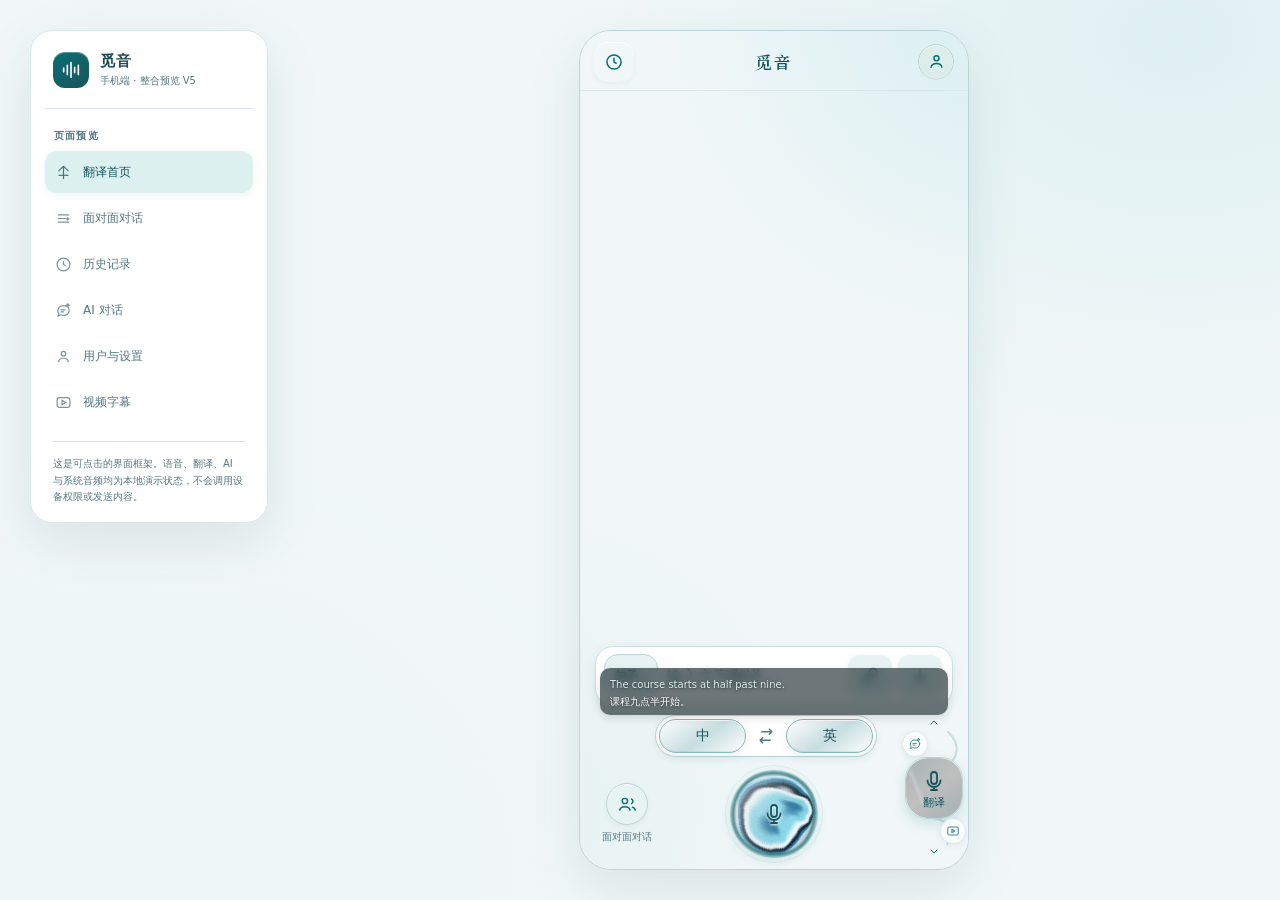
==== commit e2975371: "feat(chat): integrate explicit materials and local voice conversation" ====
--- a/app/miyin/assets/miyin_v5/index.html
+++ b/app/miyin/assets/miyin_v5/index.html
@@ -337,6 +337,7 @@
     .chat-attachment-grid { grid-template-columns:repeat(5,minmax(0,1fr));gap:6px; }
     .chat-attachment-option { width:100%;min-width:44px;height:auto;min-height:48px;padding:0;border:1px solid var(--line);border-radius:14px;background:var(--surface-2);color:var(--ink);display:grid;place-items:center;cursor:pointer;touch-action:manipulation; }
     .chat-attachment-option svg { width:22px;height:22px; }
+    .chat-source-citation{border:0;background:none;color:var(--accent);font:inherit;padding:0 2px;text-decoration:underline;cursor:pointer}
     .chat-attachment-option:hover,.chat-attachment-option:focus-visible { background:var(--selected);border-color:var(--line-strong); }
     .chat-attachment-option:focus-visible { outline:2px solid var(--accent);outline-offset:2px; }
     .modal-option { min-height:47px;padding:0 12px;border:1px solid var(--line);border-radius:12px;background:var(--surface);display:flex;align-items:center;justify-content:space-between;text-align:left;cursor:pointer; }
@@ -727,7 +728,7 @@
     .voice-caption-toggle:focus-visible { outline:2px solid var(--accent); outline-offset:1px; }
     .voice-caption-toggle svg { width:22px; height:22px; }
     .voice-arrow-down { display:none; }
-    .voice-state-label { position:absolute; left:50%; top:calc(50% + 74px); z-index:2; max-width:calc(100% - 24px); color:var(--muted); font-size:11px; line-height:1.4; text-align:center; white-space:nowrap; transform:translateX(-50%); transition:top .42s cubic-bezier(.22,.78,.25,1),opacity .2s; }
+    .voice-state-label { position:absolute; left:50%; top:calc(50% + 74px); z-index:2; max-width:calc(100% - 24px); color:var(--ink); background:var(--panel); border:1px solid var(--line); border-radius:20px; padding:4px 8px; backdrop-filter:blur(12px); font-size:11px; line-height:1.4; text-align:center; white-space:nowrap; transform:translateX(-50%); transition:top .42s cubic-bezier(.22,.78,.25,1),opacity .2s; }
     .voice-hint { position:absolute; left:50%; top:calc(50% + 104px); z-index:2; padding:5px 10px; border-radius:99px; background:var(--surface-2); color:var(--muted); font-size:10px; opacity:0; pointer-events:none; transform:translate(-50%,5px); transition:opacity .22s,transform .22s; }
     .voice-hint.visible { opacity:1; transform:translate(-50%,0); }
     .voice-transcript { width:min(100%,640px); min-height:0; max-height:0; flex:0 1 0%; margin:0 auto; padding:0 12px; border:0; border-radius:0; background:transparent; overflow:auto; overscroll-behavior:contain; touch-action:pan-y; scrollbar-width:thin; scrollbar-color:var(--line-strong) transparent; display:flex; flex-direction:column; align-items:flex-start; gap:15px; visibility:hidden; opacity:0; transform:translateY(14px); color:var(--title); font-size:14px; line-height:1.58; transition:flex-basis .42s cubic-bezier(.22,.78,.25,1),max-height .42s cubic-bezier(.22,.78,.25,1),padding .42s cubic-bezier(.22,.78,.25,1),opacity .26s,transform .42s cubic-bezier(.22,.78,.25,1),visibility .26s; }
@@ -1119,8 +1120,9 @@
       function contextMessageMarkup(message){const attachments=Array.isArray(message.contextAttachments)?message.contextAttachments:[];if(!attachments.length)return"";return'<div class="message-context" aria-label="本条消息引用的历史内容">'+attachments.map(item=>'<span>'+escapeHtml(contextCategoryName(item.category)+' · '+item.title)+'</span>').join("")+'</div>'}
       function formatChatTime(timestamp){const date=new Date(timestamp);if(Number.isNaN(date.getTime()))return"刚刚";return String(date.getHours()).padStart(2,"0")+":"+String(date.getMinutes()).padStart(2,"0")}
       function assistantActionsMarkup(message){const id=escapeHtml(message.id);const icons={stop:'<svg viewBox="0 0 24 24"><rect x="5" y="5" width="14" height="14" rx="2"/></svg>',failure:'<svg viewBox="0 0 24 24"><circle cx="12" cy="12" r="9"/><path d="M12 7v6m0 4h.01"/></svg>',read:'<svg viewBox="0 0 24 24"><path d="M4 10v4h3l5 4V6l-5 4z"/><path d="M16 9a5 5 0 0 1 0 6m2-9a8 8 0 0 1 0 12"/></svg>',pause:'<svg viewBox="0 0 24 24"><path d="M9 5v14m6-14v14"/></svg>',copy:'<svg viewBox="0 0 24 24"><rect x="8" y="8" width="12" height="12" rx="2"/><path d="M16 8V5a1 1 0 0 0-1-1H5a1 1 0 0 0-1 1v10a1 1 0 0 0 1 1h3"/></svg>',share:'<svg viewBox="0 0 24 24"><circle cx="18" cy="5" r="2.5"/><circle cx="6" cy="12" r="2.5"/><circle cx="18" cy="19" r="2.5"/><path d="m8.2 10.8 7.5-4.5m-7.5 7 7.5 4.5"/></svg>',retry:'<svg viewBox="0 0 24 24"><path d="M20 7v5h-5M4 17v-5h5"/><path d="M5.6 9A7 7 0 0 1 18 6l2 2M4 16l2 2a7 7 0 0 0 12.4-3"/></svg>'};const button=(action,label,icon,pressed)=>'<button type="button" data-chat-action="'+action+'" data-message-id="'+id+'" aria-label="'+label+'" title="'+label+'"'+(pressed===undefined?'':' aria-pressed="'+String(pressed)+'"')+'><span class="chat-action-icon">'+icon+'</span><span class="chat-action-label">'+label+'</span></button>';if(message.status==="pending")return'<div class="chat-actions" data-actions-for="'+id+'">'+button("stop-generation","停止生成",icons.stop)+(window.MiyinChat?.native?"":button("simulate-failure","演示失败",icons.failure))+'</div>';if(message.status==="failed"||message.status==="stopped")return'<div class="chat-actions" data-actions-for="'+id+'">'+button("retry","重新回答",icons.retry)+'</div>';const read=readingMessageId===message.id;return'<div class="chat-actions" data-actions-for="'+id+'">'+button("read",read?"停止朗读":"朗读",read?icons.pause:icons.read,read)+button("copy","复制",icons.copy)+button("share","分享",icons.share)+button("regenerate","重新生成",icons.retry)+'</div>'}
-      function messageAttachmentsMarkup(message){const attachments=Array.isArray(message.attachments)?message.attachments:[];if(!attachments.length)return"";return'<div class="message-files" aria-label="本条消息的附件">'+attachments.map(file=>'<span>'+escapeHtml(file.name)+'</span>').join("")+'</div>'}
-      function renderChatConversation(conversation){const box=$("#chat-messages");if(!box)return;if(!conversation||!conversation.messages.length){box.innerHTML='<div class="chat-empty">你好，有什么想和我聊的？<br><small>直接输入消息，也可以开启语音对话。</small></div>';updateChatModelLabel(conversation);return}box.innerHTML=conversation.messages.map(message=>{const status=message.status&&message.status!=="complete"?" "+message.status:"";return'<div class="chat-bubble '+(message.role==="user"?"user":"assistant")+status+'" data-message-id="'+escapeHtml(message.id)+'">'+escapeHtml(message.text)+'</div><div class="chat-time">'+formatChatTime(message.createdAt)+'</div>'+contextMessageMarkup(message)+messageAttachmentsMarkup(message)+(message.role==="assistant"?assistantActionsMarkup(message):"")}).join("");box.scrollTop=box.scrollHeight;updateChatModelLabel(conversation)}
+      function messageAttachmentsMarkup(message){const source=(message.attachments?.length||message.contextAttachments?.length)?'<button type="button" class="value-control" data-chat-source="'+escapeHtml(message.id)+'">查看资料来源</button>':"";const attachments=Array.isArray(message.attachments)?message.attachments:[];if(!attachments.length)return source;return source+'<div class="message-files" aria-label="本条消息的附件">'+attachments.map(file=>'<span>'+escapeHtml(file.name)+'</span>').join("")+'</div>'}
+      function chatMessageTextMarkup(message){const text=escapeHtml(message.text);return message.role!=="assistant"?text:text.replace(/\[资料([1-9]\d*)\]/g,(_,index)=>'<button type="button" class="chat-source-citation" data-chat-source="'+escapeHtml(message.id)+'" data-source-index="'+index+'">[资料'+index+']</button>')}
+      function renderChatConversation(conversation){const box=$("#chat-messages");if(!box)return;const previousScroll=box.scrollTop,stickToBottom=box.dataset.conversationId!==conversation?.id||box.scrollHeight-box.clientHeight-box.scrollTop<100;box.dataset.conversationId=conversation?.id||"";if(!conversation||!conversation.messages.length){box.innerHTML='<div class="chat-empty">你好，有什么想和我聊的？<br><small>直接输入消息，也可以开启语音对话。</small></div>';updateChatModelLabel(conversation);return}box.innerHTML=conversation.messages.map(message=>{const status=message.status&&message.status!=="complete"?" "+message.status:"";return'<div class="chat-bubble '+(message.role==="user"?"user":"assistant")+status+'" data-message-id="'+escapeHtml(message.id)+'">'+chatMessageTextMarkup(message)+'</div><div class="chat-time">'+formatChatTime(message.createdAt)+'</div>'+contextMessageMarkup(message)+messageAttachmentsMarkup(message)+(message.role==="assistant"?assistantActionsMarkup(message):"")}).join("");box.scrollTop=stickToBottom?box.scrollHeight:previousScroll;updateChatModelLabel(conversation)}
       function updateChatModelLabel(conversation){const button=$("#screen-chat .model-select"),model=conversation&&conversation.modelId?conversation.modelId:load("model","选择模型");if(button){const shortName=String(model).replace("DeepSeek · 待配置","配置模型").replace("deepseek-flash","DeepSeek").replace("deepseek-v4-pro","DS Pro").replace("OpenAI · ","").replace("（预览）","");button.textContent=(shortName.length>16?shortName.slice(0,15)+"…":shortName)+"⌄";button.title="当前对话模型："+model}}
       function announce(message){const toast=$("#toast");toast.textContent=message;toast.classList.add("show");clearTimeout(toastTimer);toastTimer=setTimeout(()=>toast.classList.remove("show"),2300)}
       window.addEventListener("miyin:native-picker-recovered",event=>{const name=String(event.detail?.name||"图片");announce("检测到上次未完成的图片选择「"+name+"」；本版未读取文件内容，请重新选择后再使用")});window.addEventListener("miyin:native-picker-recovery-failed",()=>announce("上次图片选择未能恢复，请重新选择"));
@@ -1220,6 +1222,7 @@
         input.click();
       }
       async function pickNativeAttachment(kind,target,label){
+        if(target==="chat"&&window.MiyinChat?.native){await window.MiyinChat.pickAttachment(kind);return}
         try{
           const selected=await MiyinNativeBridge.request("attachment.pickSource",{kind});
           if(!selected||selected.canceled)return;
@@ -1583,14 +1586,14 @@
           title=conversation.title;selectedContentSnapshot=conversation.messages.map(message=>({role:message.role,text:message.text,createdAt:message.createdAt,contextAttachments:message.contextAttachments||[]}));
         }else{
           const record=records.find(item=>item.id===recordId&&item.category===category);if(!record)return null;
-          title=record.title;selectedContentSnapshot={detail:record.detail,time:recordTime(record),entries:record.entries||[]};
+          title=record.title;selectedContentSnapshot={detail:record.detail,createdAt:record.createdAt,time:recordTime(record),entries:record.entries||[]};
         }
         if(pendingContextAttachments.some(item=>item.category===category&&item.sourceRecordId===recordId)){announce("这条历史内容已经在待发送列表中");return null}
         const attachment=MiyinV5Core.createContextAttachment({id:nextId("context"),category,sourceRecordId:recordId,title,selectedContentSnapshot});
         pendingContextAttachments=[...pendingContextAttachments,attachment];renderPendingContextAttachments();announce("已加入待发送上下文；点击发送后才会附加到 AI 消息");return attachment;
       }
       function removeContextAttachment(attachmentId){pendingContextAttachments=MiyinV5Core.removeContextAttachment(pendingContextAttachments,attachmentId);renderPendingContextAttachments();announce("已移除待发送的历史内容")}
-      function openContextCategoryPicker(){const choices=Object.entries(categoryInfo).map(([id,category])=>({label:category.title,hint:id==="chat"?loadConversations().length+" 段对话":records.filter(record=>record.category===id).length+" 条记录",action:"select-context-category",value:id}));openModal("选择历史类型","选择要明确附加给当前 AI 对话的历史内容。",choices,[{label:"取消",action:"close"}])}
+      function openContextCategoryPicker(){const choices=Object.entries(categoryInfo).map(([id,category])=>({label:category.title,hint:id==="chat"?loadConversations().length+" 段对话":id==="translation"&&isNativeHost()?"本机文字、图片与文章翻译":records.filter(record=>record.category===id).length+" 条记录",action:"select-context-category",value:id}));openModal("选择历史类型","选择要明确附加给当前 AI 对话的历史内容。",choices,[{label:"取消",action:"close"}])}
       function openContextRecordPicker(category){
         const items=category==="chat"?loadConversations():records.filter(record=>record.category===category);
         const options=items.map(item=>({label:item.title,hint:categoryInfo[category].title+" · "+(category==="chat"?item.messages.length+" 条消息":item.detail),action:"select-history-context",value:category+"|"+item.id}));
@@ -1602,12 +1605,13 @@
       function handleThreadAction(action,conversationId){
         const conversation=getConversation(conversationId);if(!conversation)return;
         if(action==="continue"){activeConversationId=conversationId;historyCategory="chat";showScreen("chat");return}
+        if(action==="share"&&window.MiyinChat?.native){void window.MiyinChat.share(conversationShareText(conversation));return}
         if(action==="share"){activeShareThread=conversationShareText(conversation);openModal("分享整段 AI 对话",activeShareThread,[],[{label:"复制完整对话",action:"copy-shared-thread",className:"confirm"},{label:"关闭",action:"close"}]);return}
         if(action==="rename"){openConversationRename(conversationId);return}
         if(action==="delete"){activeConversationForDelete=conversation;openModal("删除这段 AI 对话？","删除后会从本机 AI 历史记录中移除整段对话。",[],[{label:"取消",action:"close"},{label:"删除对话",action:"delete-conversation",className:"destructive"}]);return}
         if(action==="attach"){startNewConversation();prepareContextAttachment("chat",conversationId)}
       }
-      function handleHistoryAction(action,category,recordId){if(action!=="attach")return;startNewConversation();prepareContextAttachment(category,recordId)}
+      function handleHistoryAction(action,category,recordId){if(action!=="attach")return;startNewConversation();prepareContextAttachment(category,recordId);if(category==="video")openModal("使用会议资料","已附加所选字幕文字；录音与录屏不会上传。选择任务后可先编辑，再点发送。",[{label:"生成会议纪要",action:"meeting-draft",value:"请根据我附加的会议资料整理纪要：主要议题、已确定的决定、分歧与待确认事项。按[资料编号]和时间引用，保留麦克风和其他 App 音频的来源区别，不要编造参会人。"},{label:"提取待办",action:"meeting-draft",value:"请从所选会议资料提取待办，列出任务、明确提到的负责人和截止时间、对应资料编号与时间；未提到的信息标注待确认。"},{label:"建立讨论索引",action:"meeting-draft",value:"请为所选会议资料建立时间索引，按议题列出原文关键句、资料编号、出现时间和音源，便于回看定位。"}],[{label:"自行输入",action:"close"}])}
       function escapeHtml(s){return String(s).replace(/[&<>"']/g,c=>({"&":"&amp;","<":"&lt;",">":"&gt;","\"":"&quot;","'":"&#39;"}[c]))}
       function showRecord(record){if(!record)return;activeRecord=record;openModal(record.title,recordTime(record)+"　·　"+categoryInfo[record.category].sub,[{label:record.detail,hint:"本地保存的会话条目"},{label:"查看原文与译文",hint:"此预览使用示例内容"}], [{label:"关闭",action:"close"},{label:"删除记录",action:"delete-active",className:"destructive"}])}
       async function languagePicker(which){
@@ -1911,20 +1915,21 @@
       function regenerateAnswer(conversationId,messageId){if(window.MiyinChat?.native&&!window.MiyinChat.canSend(false,false))return;const conversation=getConversation(conversationId);if(!conversation)return;const index=conversation.messages.findIndex(message=>message.id===messageId);if(index<0)return;const userMessage=conversation.messages.slice(0,index).reverse().find(message=>message.role==="user");if(!userMessage)return;const now=Date.now(),generation={...MiyinV5Core.createGeneration({id:nextId("generation"),conversationId,prompt:userMessage.text,draftSnapshot:$("#chat-input").value,modelId:conversation.modelId,contextAttachments:userMessage.contextAttachments||[],now}),inputRevisionAtSend:chatDraftRevision};updateMessage(conversationId,messageId,{status:"pending",text:"正在重新生成回答…",generation,createdAt:now});startMockGeneration(conversationId,messageId,generation,true);announce("正在重新生成这条回答")}
       function stopAnswerReading(){if(readingTimer)clearTimeout(readingTimer);readingTimer=0;readingMessageId=null;renderChatConversation(getConversation(activeConversationId))}
       function speakAnswer(messageId){if(readingMessageId===messageId){stopAnswerReading();announce("已停止朗读");return}if(readingTimer)clearTimeout(readingTimer);readingMessageId=messageId;renderChatConversation(getConversation(activeConversationId));announce("正在朗读这条回答 · 预览模拟");readingTimer=setTimeout(()=>{readingTimer=0;readingMessageId=null;renderChatConversation(getConversation(activeConversationId))},2600)}
-      async function copyAnswer(text){if(!navigator.clipboard||typeof navigator.clipboard.writeText!=="function"){announce("当前浏览器没有可用的剪贴板接口");return false}try{await navigator.clipboard.writeText(text);announce("回答已复制到剪贴板");return true}catch{announce("浏览器未允许访问剪贴板，请检查剪贴板权限");return false}}
+      async function copyAnswer(text){if(window.MiyinChat?.native){try{await MiyinNativeBridge.request("chat.copy",{text});announce("已复制到剪贴板");return true}catch(error){announce(error.message);return false}}if(!navigator.clipboard||typeof navigator.clipboard.writeText!=="function"){announce("当前浏览器没有可用的剪贴板接口");return false}try{await navigator.clipboard.writeText(text);announce("回答已复制到剪贴板");return true}catch{announce("浏览器未允许访问剪贴板，请检查剪贴板权限");return false}}
       function handleMessageAction(action,messageId){const conversation=getConversation(activeConversationId),message=findMessage(activeConversationId,messageId);if(!conversation||!message)return;if(action==="read"){speakAnswer(messageId);return}if(action==="copy"){copyAnswer(message.text);return}if(action==="share"){activeShareAnswer=message.text;openModal("分享这条回答","分享预览仅包含当前这一条 AI 回答：\n\n"+message.text,[],[{label:"复制回答",action:"copy-shared-answer",className:"confirm"},{label:"关闭",action:"close"}]);return}if(action==="regenerate"){regenerateAnswer(conversation.id,messageId);return}if(action==="stop-generation"){stopGeneration(conversation.id,messageId);return}if(action==="simulate-failure"){failGeneration(conversation.id,messageId);return}if(action==="retry"){retryGeneration(conversation.id,messageId)}}
-      function sendChat(){
-        const input=$("#chat-input"),text=input.value.trim();if(!text){input.focus();return}if(window.MiyinChat?.native&&!window.MiyinChat.canSend(pendingChatAttachments.length>0,pendingContextAttachments.length>0))return;
+      function sendChat(voiceText=null){
+        const input=$("#chat-input"),text=String(voiceText===null?input.value:voiceText).trim();if(!text){input.focus();return}if(window.MiyinChat?.native&&!window.MiyinChat.canSend(pendingChatAttachments.length>0,pendingContextAttachments.length>0,text))return;
         if(simulatedModelUnavailable){openModal("所选模型暂不可用","本次消息尚未发送。草稿、当前模型和待附加历史内容都已保留；觅音不会自动切换到其他服务。",[],[{label:"重试此模型",action:"retry-unavailable-model",className:"confirm"},{label:"更换模型",action:"change-chat-model"},{label:"关闭",action:"close"}]);return}
         const conversation=ensureConversationForFirstMessage(text);if(conversation.messages.some(message=>message.status==="pending")){announce("请先等待或停止当前回答");return}
-        const createdAt=Date.now(),userDraft={id:nextId("msg"),role:"user",text,createdAt,status:"complete",attachments:pendingChatAttachments.map(file=>({name:file.name,type:file.type,size:file.size}))},userMessage=MiyinV5Core.attachContextToMessage(userDraft,pendingContextAttachments);
+        const createdAt=Date.now(),userDraft={id:nextId("msg"),role:"user",text,createdAt,status:"complete",attachments:pendingChatAttachments.map(file=>({...file}))},userMessage=MiyinV5Core.attachContextToMessage(userDraft,pendingContextAttachments);
         appendMessage(conversation.id,userMessage);
         const generation={...MiyinV5Core.createGeneration({id:nextId("generation"),conversationId:conversation.id,prompt:text,draftSnapshot:text,modelId:conversation.modelId,contextAttachments:userMessage.contextAttachments,now:createdAt+1}),inputRevisionAtSend:chatDraftRevision};
         const assistantMessage={id:nextId("msg"),role:"assistant",text:"正在生成回答…",createdAt:createdAt+1,status:"pending",contextAttachments:[],generation};
-        appendMessage(conversation.id,assistantMessage);pendingContextAttachments=[];pendingChatAttachments=[];renderPendingContextAttachments();renderPendingChatAttachments();input.value="";resizeChatInput();renderChatConversation(getConversation(conversation.id));startMockGeneration(conversation.id,assistantMessage.id,generation);announce(window.MiyinChat?.native?"消息已发送至 DeepSeek":historySavingEnabled?"消息已发送，正在生成本地模拟回复":"本次对话仅保留在当前页面")
+        appendMessage(conversation.id,assistantMessage);pendingContextAttachments=[];pendingChatAttachments=[];renderPendingContextAttachments();renderPendingChatAttachments();if(voiceText===null)input.value="";resizeChatInput();renderChatConversation(getConversation(conversation.id));startMockGeneration(conversation.id,assistantMessage.id,generation);announce(window.MiyinChat?.native?"消息已发送至 DeepSeek":historySavingEnabled?"消息已发送，正在生成本地模拟回复":"本次对话仅保留在当前页面");return {conversationId:conversation.id,messageId:assistantMessage.id}
       }
       document.addEventListener("click",e=>{
         const action=e.target.closest("[data-modal-action]");if(!action)return;
+        if(action.dataset.modalAction==="meeting-draft"){$("#chat-input").value=action.dataset.value;resizeChatInput();closeModal();return}
         if(action.dataset.modalAction==="simulate-model-unavailable"){simulatedModelUnavailable=true;closeModal();announce("已启用模型不可用演示；下一次发送会保留草稿和附件");return}
         if(action.dataset.modalAction==="retry-unavailable-model"){simulatedModelUnavailable=false;closeModal();sendChat();return}
         if(action.dataset.modalAction==="change-chat-model"){closeModal();setTimeout(()=>$("#screen-chat .model-select")?.click(),20);return}
@@ -1933,7 +1938,19 @@
       window.MiyinChatUI={
         announce,find:findMessage,get:getConversation,update:updateMessage,
         getHistory(){return conversations},
+        getPending(){return {files:pendingChatAttachments,contexts:pendingContextAttachments}},
+        closeModal,
+        addAttachment(file){pendingChatAttachments.push(file);renderPendingChatAttachments();window.dispatchEvent(new Event("miyin:chat-attachments-changed"))},
+        removePending(index){pendingChatAttachments.splice(index,1);renderPendingChatAttachments();window.dispatchEvent(new Event("miyin:chat-attachments-changed"))},
+        speechLanguagePicker(){openModal("AI 朗读语言","自动按文字脚本选择中、英、日、韩、俄；其他拉丁字母语言请手动选择。音色和语速沿用语音设置。",[["auto","按文字脚本"],["zh-Hans","中文"],["en","English"],["ja","日本語"],["ru","Русский"],["fr","Français"],["de","Deutsch"],["es","Español"],["ko","한국어"]].map(([value,label])=>({label,value,action:"chat-tts-language"})),[{label:"返回",action:"close"}])},
+        previewAttachment(file){openModal("确认附加资料",file.name+" · "+file.extraction+" · "+file.text.length+" 字符。只有确认并发送后，以下文字才会交给模型。",[],[{label:"返回",action:"close"},{label:"附加文字",action:"chat-confirm-import",className:"confirm"}]);const area=document.createElement("textarea");area.readOnly=true;area.value=file.text;area.setAttribute("aria-label","即将附加的资料正文");area.style.cssText="width:100%;height:32vh;resize:vertical;background:var(--panel);color:inherit;border:1px solid var(--line);border-radius:12px;padding:12px;box-sizing:border-box";$("#modal-options").appendChild(area)},
+        showNativeContextPicker(rows,offset){openModal("选择本机翻译记录","原文与译文都会附加，不读取原图、录音或录屏。",rows.map(row=>({label:(row.name||row.sourceText||"翻译记录").slice(0,70),hint:historyTime(row.createdAt)+" · "+languageName(row.sourceTag)+" → "+languageName(row.targetTag),action:"chat-native-context",value:String(row.id)})),[...(offset>0?[{label:"上一页",action:"chat-native-context-page",value:String(Math.max(0,offset-20))}]:[]),...(rows.length===20?[{label:"下一页",action:"chat-native-context-page",value:String(offset+20)}]:[]),{label:"返回类型",action:"context-history-picker"},{label:"关闭",action:"close"}])},
+        addNativeContext(row){const id="native-"+row.id;if(pendingContextAttachments.some(item=>item.sourceRecordId===id)){announce("这条资料已在待发送列表中");return}pendingContextAttachments.push(MiyinV5Core.createContextAttachment({id:nextId("context"),category:"translation",sourceRecordId:id,title:row.name||String(row.sourceText).slice(0,50),selectedContentSnapshot:{sourceText:row.sourceText,translatedText:row.translatedText,sourceTag:row.sourceTag,targetTag:row.targetTag,createdAt:row.createdAt}}));renderPendingContextAttachments();announce("已附加所选翻译文字，尚未发送")},
+        showSource(messageId,sourceIndex=0){let message=findMessage(activeConversationId,messageId);if(!message)return;if(message.role==="assistant"){const items=getConversation(activeConversationId)?.messages||[];const pos=items.findIndex(item=>item.id===messageId);message=items.slice(0,pos).reverse().find(item=>item.role==="user");if(!message)return}openModal("本条消息的资料", "以下为发送时保存的资料快照，不包含录音或录屏。",[],[{label:"关闭",action:"close"}]);const area=document.createElement("textarea");area.readOnly=true;try{const contexts=message.contextAttachments||[],files=message.attachments||[];let selected=message;if(sourceIndex){const total=contexts.length+files.length;if(sourceIndex>total)throw new Error("这条回答引用的资料编号不存在，请核对模型回复。");selected=sourceIndex<=contexts.length?{contextAttachments:[contexts[sourceIndex-1]],attachments:[]}:{contextAttachments:[],attachments:[files[sourceIndex-contexts.length-1]]}}area.value=window.MiyinChatContext.assemble({...selected,text:""});if(sourceIndex)area.value=area.value.replace("[资料1]","[资料"+sourceIndex+"]")}catch(error){area.value=error.message}area.style.cssText="width:100%;height:40vh;resize:vertical;box-sizing:border-box";area.setAttribute("aria-label","附加资料来源与内容");$("#modal-options").appendChild(area)},
         getActiveId(){return activeConversationId},
+        sendVoice(text){return sendChat(text)},
+        normalizeTranscript:normalizeRecognizedText,
+        setReading(id){if(readingMessageId===id)return;readingMessageId=id;renderChatConversation(getConversation(activeConversationId))},
         getHistorySaving(){return historySavingEnabled},
         setHistorySaving(value){historySavingEnabled=!!value;try{localStorage.setItem("miyin.full.preview.v5.save-history",JSON.stringify(historySavingEnabled))}catch{}const toggle=$(".switch[aria-label='保存会话历史']");if(toggle)toggle.setAttribute("aria-pressed",String(historySavingEnabled))},
         replaceHistory(rows){conversations=rows;activeConversationId=rows.some(row=>row.id===activeConversationId)?activeConversationId:(rows[0]?.id||null);renderChatConversation(getConversation(activeConversationId));renderHistory()},
@@ -2046,8 +2063,10 @@
       $$(".screen-nav [data-screen]").forEach(b=>{if(b.dataset.screen==="home")b.setAttribute("aria-current","page");else b.removeAttribute("aria-current")});
     })();
   </script>
+  <script src="./miyin-chat-context.js?v=1"></script>
   <script src="./miyin-chat.js?v=1"></script>
   <script src="./miyin-v5.js?v=4"></script>
+  <script src="./miyin-chat-voice.js?v=1"></script>
   <script src="./miyin-orb-appearance.js?v=5-orb-settings-r2"></script>
   <script src="./miyin-appearance.js?v=5"></script>
   <script src="./miyin-v6-app.js?v=7"></script>
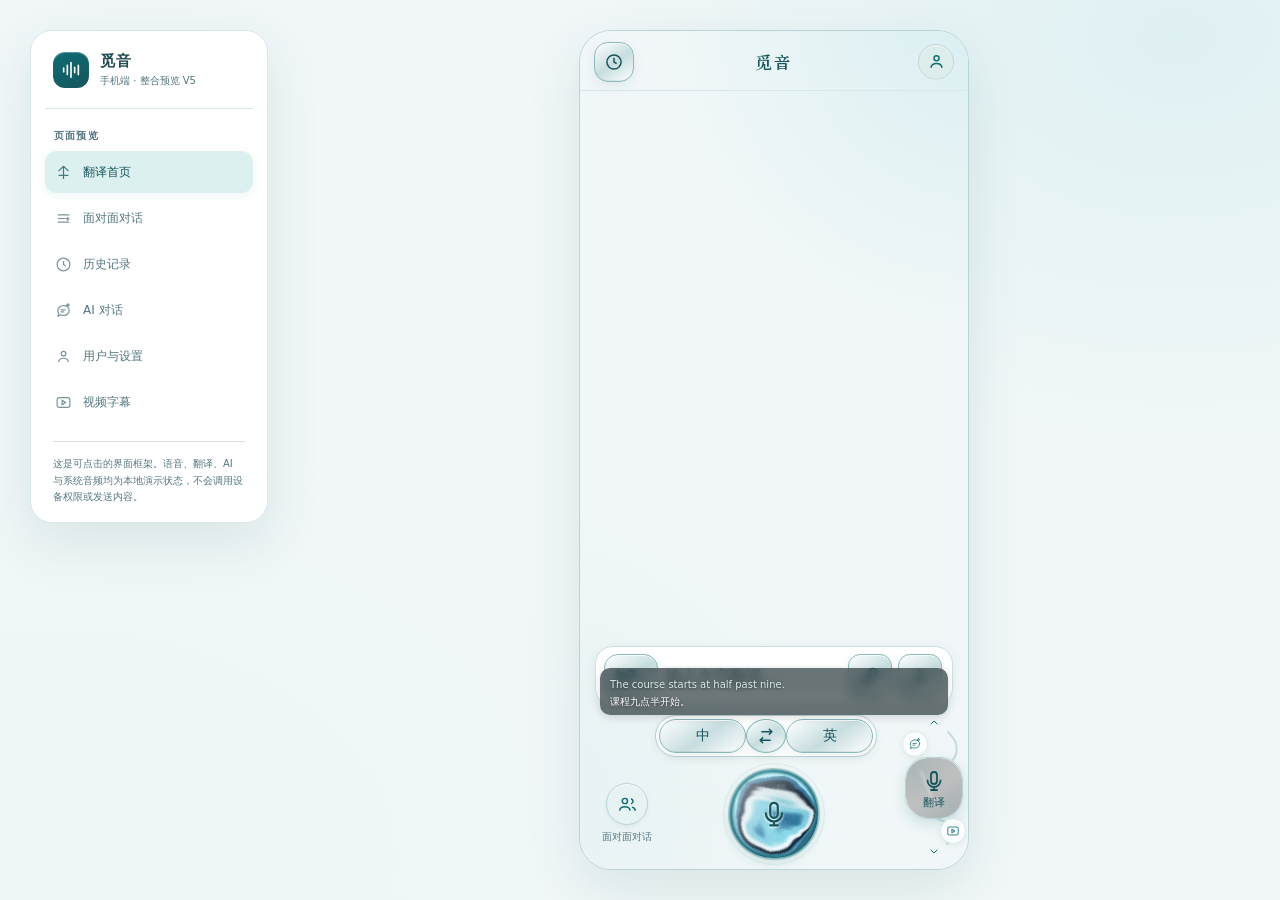
==== commit 685c95c2: "feat(chat): publish local-model AI preview with curated settings and runtime reuse" ====
--- a/app/miyin/assets/miyin_v5/index.html
+++ b/app/miyin/assets/miyin_v5/index.html
@@ -357,7 +357,7 @@
     @media (max-width:370px) { .topbar { grid-template-columns:46px 1fr 46px;padding-left:9px;padding-right:9px; } .home-controls { padding-left:8px;padding-right:8px; } .mic-button { width:76px;height:76px; } .mode-wheel { right:0; } .translate-panel { padding-left:11px;padding-right:11px; } .history-content { padding-left:13px;padding-right:13px; } }
     /* V5 refinement: the face-to-face transcript uses only its top divider. */
     #screen-face .topbar { border-bottom:0; }
-    #screen-face .face-transcript { margin:0; padding:24px 26px 18px; border:0; border-top:1px solid var(--line-strong); border-radius:0; background:transparent; }
+    #screen-face .face-transcript { margin:0; padding:24px 26px 18px; border:0; border-top:1px solid var(--line); border-radius:0; background:transparent; }
     #screen-face .face-turn { max-width:min(84%, 500px); box-shadow:none; }
     .translation-speech-row { display:flex;align-items:flex-start;gap:7px;min-width:0; }
     .translation-speech-row .translation-text { flex:1;min-width:0; }
@@ -919,6 +919,9 @@
   <link rel="stylesheet" href="./miyin-translation-attachments.css?v=1">
   <link rel="stylesheet" href="./miyin-layout-fixes.css?v=1">
   <link rel="stylesheet" href="./miyin-appearance.css?v=5">
+  <link rel="stylesheet" href="./miyin-chat-presentation.css">
+  <link rel="stylesheet" href="./miyin-chat-settings.css?v=1">
+  <link rel="stylesheet" href="./miyin-ui-polish.css?v=1">
 </head>
 <body>
   <div class="workspace">
@@ -966,7 +969,7 @@
             <div class="scroll-area">
               <div class="profile-summary"><button type="button" class="profile-avatar" data-action="change-avatar" aria-label="更换头像"><svg viewBox="0 0 24 24" fill="none" stroke="currentColor" stroke-width="1.35"><circle cx="12" cy="8" r="3.5"/><path d="M4.8 20c.5-4 2.9-6 7.2-6s6.7 2 7.2 6"/><path d="M5 5.5c1.6-2 4-3 7-3" opacity=".55"/></svg></button><small class="profile-avatar-note">点击头像更换照片</small><div class="profile-name"><span id="profile-name">本地用户</span><button type="button" data-action="rename" aria-label="编辑用户名">✎</button></div></div>
               <div class="settings-list">
-                <article class="setting-card"><button class="setting-trigger" type="button"><span><svg viewBox="0 0 24 24" fill="none" stroke="currentColor" stroke-width="1.7"><path d="m12 3 8 4.5-8 4.5-8-4.5 8-4.5Z"/><path d="M20 7.5v9L12 21l-8-4.5v-9M12 12v9"/></svg>模型与服务</span><svg viewBox="0 0 24 24" fill="none" stroke="currentColor" stroke-width="1.8"><path d="m6 9 6 6 6-6"/></svg></button><div class="setting-panel"><div class="setting-row"><div class="setting-copy"><b>默认 AI 模型</b><small id="model-summary">OpenAI · GPT 系列（预览）</small></div><button class="value-control" type="button" data-action="model-picker">配置模型</button></div><div class="setting-row"><div class="setting-copy"><b>模型服务商</b><small>先选择模型，密钥可稍后填写</small></div><button class="value-control" type="button" data-action="provider-picker">服务配置</button></div><div class="setting-row"><div class="setting-copy"><b>隐私选择</b><small>本地或远程服务按用户配置使用</small></div><button class="value-control" type="button" data-action="chat-privacy">隐私设置</button></div></div></article>
+                <article class="setting-card"><button class="setting-trigger" type="button"><span><svg viewBox="0 0 24 24" fill="none" stroke="currentColor" stroke-width="1.7"><path d="m12 3 8 4.5-8 4.5-8-4.5 8-4.5Z"/><path d="M20 7.5v9L12 21l-8-4.5v-9M12 12v9"/></svg>模型与服务</span><svg viewBox="0 0 24 24" fill="none" stroke="currentColor" stroke-width="1.8"><path d="m6 9 6 6 6-6"/></svg></button><div class="setting-panel"><div class="setting-row"><div class="setting-copy"><b>模型配置</b></div><button class="value-control" type="button" data-action="provider-picker">设置模型</button></div><div class="setting-row"><div class="setting-copy"><b>隐私选择</b></div><button class="value-control" type="button" data-action="chat-privacy">隐私设置</button></div></div></article>
                 <article class="setting-card" data-settings-language-card><button class="setting-trigger" type="button"><span><svg viewBox="0 0 24 24" fill="none" stroke="currentColor" stroke-width="1.7"><circle cx="12" cy="12" r="9"/><path d="M3 12h18M12 3c2.5 2.4 3.5 5.4 3.5 9s-1 6.6-3.5 9c-2.5-2.4-3.5-5.4-3.5-9S9.5 5.4 12 3Z"/></svg>语言与翻译</span><svg viewBox="0 0 24 24" fill="none" stroke="currentColor" stroke-width="1.8"><path d="m6 9 6 6 6-6"/></svg></button><div class="setting-panel"><div class="setting-row"><div class="setting-copy"><b>界面语言</b><small>菜单与设置文字</small></div><button class="value-control" type="button" data-action="ui-language">简体中文⌄</button></div><div class="setting-row"><div class="setting-copy"><b>翻译语言</b><small>在翻译页选择方向；语音会自动判断已选语言对中的说话语言</small></div><button class="value-control" type="button" data-action="source-language">中文 ⇄ English</button></div><div class="setting-row"><div class="setting-copy"><b>离线翻译</b><small>翻译语言包与语音模型分开管理。首次下载后由 Google Play 服务保存在本机。</small></div><button class="value-control" type="button" data-action="open-offline-resources">管理语言包</button></div><div class="setting-row"><div class="setting-copy"><b>词典</b><small>打开觅音内置词典查词；词典释义与普通翻译分开</small></div><button class="value-control" type="button" data-action="open-dictionary-page">打开词典</button></div></div></article>
                 <article class="setting-card" data-settings-speech-card><button class="setting-trigger" type="button"><span><svg viewBox="0 0 24 24" fill="none" stroke="currentColor" stroke-width="1.7"><rect x="8" y="3" width="8" height="13" rx="4"/><path d="M5 11a7 7 0 0 0 14 0M12 18v3m-3 0h6"/></svg>语音设置</span><svg viewBox="0 0 24 24" fill="none" stroke="currentColor" stroke-width="1.8"><path d="m6 9 6 6 6-6"/></svg></button><div class="setting-panel">
   <div class="setting-row"><div class="setting-copy"><b>离线语音</b><small data-offline-tts-status>多语种自动识别 57 种可尝试；准确度因语种而异</small></div></div>
@@ -1072,6 +1075,9 @@
   </div>
   <script src="./miyin-v5-core.js"></script>
   <script src="./miyin-native-bridge.js"></script>
+  <script src="./miyin-marked.js"></script>
+  <script src="./miyin-purify.js"></script>
+  <script src="./miyin-chat-presentation.js"></script>
   <script>
     (function(){
       const themeNames={"palette-cloud-jade":"云玉雾玻","mint-holographic":"薄荷全息","mist":"冷雾铅灰","night":"石墨银灰","palette-business-blue":"商务蓝白琥珀","palette-forest-cream":"森林绿奶油","palette-violet-coral":"紫罗兰珊瑚","palette-graphite-lake":"石墨灰湖蓝","palette-midnight-orange":"午夜橙金","palette-black-gold":"黑金尊贵","palette-material-aurora":"极光琉璃","palette-material-lavender":"薰衣草珍珠","palette-material-mint-bubble":"薄荷泡泡","palette-material-ice-glass":"冰晶流光","palette-material-rice-paper":"森林纸笺","palette-material-porcelain":"陶釉暖砂","palette-material-brushed-silver":"极地钛银","palette-material-obsidian-gold":"黑曜鎏金"};
@@ -1119,11 +1125,29 @@
       document.addEventListener("click",event=>{const remove=event.target.closest("[data-remove-chat-attachment]");if(!remove)return;pendingChatAttachments.splice(Number(remove.dataset.removeChatAttachment),1);renderPendingChatAttachments();announce("已移除待发送附件")});
       function contextMessageMarkup(message){const attachments=Array.isArray(message.contextAttachments)?message.contextAttachments:[];if(!attachments.length)return"";return'<div class="message-context" aria-label="本条消息引用的历史内容">'+attachments.map(item=>'<span>'+escapeHtml(contextCategoryName(item.category)+' · '+item.title)+'</span>').join("")+'</div>'}
       function formatChatTime(timestamp){const date=new Date(timestamp);if(Number.isNaN(date.getTime()))return"刚刚";return String(date.getHours()).padStart(2,"0")+":"+String(date.getMinutes()).padStart(2,"0")}
-      function assistantActionsMarkup(message){const id=escapeHtml(message.id);const icons={stop:'<svg viewBox="0 0 24 24"><rect x="5" y="5" width="14" height="14" rx="2"/></svg>',failure:'<svg viewBox="0 0 24 24"><circle cx="12" cy="12" r="9"/><path d="M12 7v6m0 4h.01"/></svg>',read:'<svg viewBox="0 0 24 24"><path d="M4 10v4h3l5 4V6l-5 4z"/><path d="M16 9a5 5 0 0 1 0 6m2-9a8 8 0 0 1 0 12"/></svg>',pause:'<svg viewBox="0 0 24 24"><path d="M9 5v14m6-14v14"/></svg>',copy:'<svg viewBox="0 0 24 24"><rect x="8" y="8" width="12" height="12" rx="2"/><path d="M16 8V5a1 1 0 0 0-1-1H5a1 1 0 0 0-1 1v10a1 1 0 0 0 1 1h3"/></svg>',share:'<svg viewBox="0 0 24 24"><circle cx="18" cy="5" r="2.5"/><circle cx="6" cy="12" r="2.5"/><circle cx="18" cy="19" r="2.5"/><path d="m8.2 10.8 7.5-4.5m-7.5 7 7.5 4.5"/></svg>',retry:'<svg viewBox="0 0 24 24"><path d="M20 7v5h-5M4 17v-5h5"/><path d="M5.6 9A7 7 0 0 1 18 6l2 2M4 16l2 2a7 7 0 0 0 12.4-3"/></svg>'};const button=(action,label,icon,pressed)=>'<button type="button" data-chat-action="'+action+'" data-message-id="'+id+'" aria-label="'+label+'" title="'+label+'"'+(pressed===undefined?'':' aria-pressed="'+String(pressed)+'"')+'><span class="chat-action-icon">'+icon+'</span><span class="chat-action-label">'+label+'</span></button>';if(message.status==="pending")return'<div class="chat-actions" data-actions-for="'+id+'">'+button("stop-generation","停止生成",icons.stop)+(window.MiyinChat?.native?"":button("simulate-failure","演示失败",icons.failure))+'</div>';if(message.status==="failed"||message.status==="stopped")return'<div class="chat-actions" data-actions-for="'+id+'">'+button("retry","重新回答",icons.retry)+'</div>';const read=readingMessageId===message.id;return'<div class="chat-actions" data-actions-for="'+id+'">'+button("read",read?"停止朗读":"朗读",read?icons.pause:icons.read,read)+button("copy","复制",icons.copy)+button("share","分享",icons.share)+button("regenerate","重新生成",icons.retry)+'</div>'}
-      function messageAttachmentsMarkup(message){const source=(message.attachments?.length||message.contextAttachments?.length)?'<button type="button" class="value-control" data-chat-source="'+escapeHtml(message.id)+'">查看资料来源</button>':"";const attachments=Array.isArray(message.attachments)?message.attachments:[];if(!attachments.length)return source;return source+'<div class="message-files" aria-label="本条消息的附件">'+attachments.map(file=>'<span>'+escapeHtml(file.name)+'</span>').join("")+'</div>'}
-      function chatMessageTextMarkup(message){const text=escapeHtml(message.text);return message.role!=="assistant"?text:text.replace(/\[资料([1-9]\d*)\]/g,(_,index)=>'<button type="button" class="chat-source-citation" data-chat-source="'+escapeHtml(message.id)+'" data-source-index="'+index+'">[资料'+index+']</button>')}
-      function renderChatConversation(conversation){const box=$("#chat-messages");if(!box)return;const previousScroll=box.scrollTop,stickToBottom=box.dataset.conversationId!==conversation?.id||box.scrollHeight-box.clientHeight-box.scrollTop<100;box.dataset.conversationId=conversation?.id||"";if(!conversation||!conversation.messages.length){box.innerHTML='<div class="chat-empty">你好，有什么想和我聊的？<br><small>直接输入消息，也可以开启语音对话。</small></div>';updateChatModelLabel(conversation);return}box.innerHTML=conversation.messages.map(message=>{const status=message.status&&message.status!=="complete"?" "+message.status:"";return'<div class="chat-bubble '+(message.role==="user"?"user":"assistant")+status+'" data-message-id="'+escapeHtml(message.id)+'">'+chatMessageTextMarkup(message)+'</div><div class="chat-time">'+formatChatTime(message.createdAt)+'</div>'+contextMessageMarkup(message)+messageAttachmentsMarkup(message)+(message.role==="assistant"?assistantActionsMarkup(message):"")}).join("");box.scrollTop=stickToBottom?box.scrollHeight:previousScroll;updateChatModelLabel(conversation)}
-      function updateChatModelLabel(conversation){const button=$("#screen-chat .model-select"),model=conversation&&conversation.modelId?conversation.modelId:load("model","选择模型");if(button){const shortName=String(model).replace("DeepSeek · 待配置","配置模型").replace("deepseek-flash","DeepSeek").replace("deepseek-v4-pro","DS Pro").replace("OpenAI · ","").replace("（预览）","");button.textContent=(shortName.length>16?shortName.slice(0,15)+"…":shortName)+"⌄";button.title="当前对话模型："+model}}
+      function assistantActionsMarkup(message){const id=escapeHtml(message.id);const icons={stop:'<svg viewBox="0 0 24 24"><rect x="5" y="5" width="14" height="14" rx="2"/></svg>',failure:'<svg viewBox="0 0 24 24"><circle cx="12" cy="12" r="9"/><path d="M12 7v6m0 4h.01"/></svg>',read:'<svg viewBox="0 0 24 24"><path d="M4 10v4h3l5 4V6l-5 4z"/><path d="M16 9a5 5 0 0 1 0 6m2-9a8 8 0 0 1 0 12"/></svg>',pause:'<svg viewBox="0 0 24 24"><path d="M9 5v14m6-14v14"/></svg>',copy:'<svg viewBox="0 0 24 24"><rect x="8" y="8" width="12" height="12" rx="2"/><path d="M16 8V5a1 1 0 0 0-1-1H5a1 1 0 0 0-1 1v10a1 1 0 0 0 1 1h3"/></svg>',share:'<svg viewBox="0 0 24 24"><circle cx="18" cy="5" r="2.5"/><circle cx="6" cy="12" r="2.5"/><circle cx="18" cy="19" r="2.5"/><path d="m8.2 10.8 7.5-4.5m-7.5 7 7.5 4.5"/></svg>',retry:'<svg viewBox="0 0 24 24"><path d="M20 7v5h-5M4 17v-5h5"/><path d="M5.6 9A7 7 0 0 1 18 6l2 2M4 16l2 2a7 7 0 0 0 12.4-3"/></svg>'};const button=(action,label,icon,pressed)=>'<button type="button" data-chat-action="'+action+'" data-message-id="'+id+'" aria-label="'+label+'" title="'+label+'"'+(pressed===undefined?'':' aria-pressed="'+String(pressed)+'"')+'><span class="chat-action-icon">'+icon+'</span><span class="chat-action-label">'+label+'</span></button>';if(message.status==="pending")return'<div class="chat-actions" data-actions-for="'+id+'">'+button("stop-generation","停止生成",icons.stop)+(window.MiyinChat?.native?"":button("simulate-failure","演示失败",icons.failure))+'</div>';if(message.status==="failed"||message.status==="stopped")return'<div class="chat-actions" data-actions-for="'+id+'">'+button("retry","重新回答",icons.retry)+'</div>';const read=readingMessageId===message.id;return'<div class="chat-actions" data-actions-for="'+id+'">'+button("read",read?"停止朗读":"朗读",read?icons.pause:icons.read,read)+button("copy","复制",icons.copy)+button("share","分享",icons.share)+(message.generation?.finishReason==="length"?button("continue-answer","继续回答",icons.retry):"")+button("regenerate","重新生成",icons.retry)+'</div>'}
+      function messageAttachmentsMarkup(message){const web=Array.isArray(message.webSources)?'<div class="chat-web-sources" aria-label="联网来源">'+message.webSources.slice(0,5).map((row,i)=>'<button type="button" class="chat-setting-choice" data-chat-web-url="'+escapeHtml(row.url)+'"><span><strong>[网页'+(i+1)+'] '+escapeHtml(row.title)+'</strong><small>'+escapeHtml(row.kind==='pageExcerpt'?'已读取正文节选':'仅搜索摘要')+' · '+escapeHtml(row.publishedAt||'发布时间未知')+'</small></span><span>↗</span></button>').join('')+'</div>':'';const source=(message.attachments?.length||message.contextAttachments?.length)?'<button type="button" class="value-control" data-chat-source="'+escapeHtml(message.id)+'">查看资料来源</button>':"";const attachments=Array.isArray(message.attachments)?message.attachments:[];if(!attachments.length)return web+source;return web+source+'<div class="message-files" aria-label="本条消息的附件">'+attachments.map(file=>'<span>'+escapeHtml(file.name)+'</span>').join("")+'</div>'}
+      function chatMessageTextMarkup(message){if(window.MiyinChatPresentation)return window.MiyinChatPresentation.render(message);const text=escapeHtml(message.text);return message.role!=="assistant"?text:text.replace(/\[资料([1-9]\d*)\]/g,(_,index)=>'<button type="button" class="chat-source-citation" data-chat-source="'+escapeHtml(message.id)+'" data-source-index="'+index+'">[资料'+index+']</button>')}
+      function renderChatConversation(conversation){
+        const box=$("#chat-messages");if(!box)return;
+        const previousScroll=box.scrollTop,stickToBottom=box.dataset.conversationId!==conversation?.id||box.scrollHeight-box.clientHeight-box.scrollTop<100;
+        let markup;
+        if(!conversation||!conversation.messages.length){
+          markup='<div class="chat-empty">你好，有什么想和我聊的？<br><small>直接输入消息，也可以开启语音对话。</small></div>';
+        }else{
+          markup=conversation.messages.map(message=>{
+            const status=message.status&&message.status!=="complete"?" "+message.status:"";
+            return '<div class="chat-bubble '+(message.role==="user"?"user":"assistant")+status+'" data-message-id="'+escapeHtml(message.id)+'">'+chatMessageTextMarkup(message)+'</div>'+
+              (message.contextNotice?'<div class="chat-context-notice">'+escapeHtml(message.contextNotice)+(message.memoryAvailable?' <button type="button" class="chat-memory-link" data-chat-memory="'+escapeHtml(conversation.id)+'">查看会话记忆</button>':'')+'</div>':'')+
+              '<div class="chat-time">'+formatChatTime(message.createdAt)+'</div>'+contextMessageMarkup(message)+messageAttachmentsMarkup(message)+
+              (message.role==="assistant"?assistantActionsMarkup(message):"");
+          }).join("");
+        }
+        if(window.MiyinChatPresentation)window.MiyinChatPresentation.update(box,conversation?.id||"",markup);
+        else{box.innerHTML=markup;box.dataset.conversationId=conversation?.id||"";box.scrollTop=stickToBottom?box.scrollHeight:previousScroll}
+        updateChatModelLabel(conversation);
+      }
+      function updateChatModelLabel(conversation){const button=$("#screen-chat .model-select"),model=conversation&&conversation.modelId?conversation.modelId:load("model","选择模型");if(button){const shortName=String(model).replace("Qwen3.5-2B","本机 2B").replace("DeepSeek · 待配置","配置模型").replace("deepseek-flash","DeepSeek").replace("deepseek-v4-pro","DS Pro").replace("OpenAI · ","").replace("（预览）","");button.textContent=(shortName.length>16?shortName.slice(0,15)+"…":shortName)+"⌄";button.title="当前对话模型："+model}}
       function announce(message){const toast=$("#toast");toast.textContent=message;toast.classList.add("show");clearTimeout(toastTimer);toastTimer=setTimeout(()=>toast.classList.remove("show"),2300)}
       window.addEventListener("miyin:native-picker-recovered",event=>{const name=String(event.detail?.name||"图片");announce("检测到上次未完成的图片选择「"+name+"」；本版未读取文件内容，请重新选择后再使用")});window.addEventListener("miyin:native-picker-recovery-failed",()=>announce("上次图片选择未能恢复，请重新选择"));
       function setTheme(next,quiet=false){if(!themeNames[next])return;theme=next;document.documentElement.dataset.theme=next;$("meta[name='theme-color']").content=themeColors[next];const label=$("#theme-current");if(label)label.textContent=themeNames[next];$$("[data-theme-choice]").forEach(button=>button.setAttribute("aria-pressed",String(button.dataset.themeChoice===next)));save("theme",next);if(!quiet)announce("主题已切换为「"+themeNames[next]+"」")}
@@ -1186,17 +1210,19 @@
             const buffer=gl.createBuffer();gl.bindBuffer(gl.ARRAY_BUFFER,buffer);gl.bufferData(gl.ARRAY_BUFFER,new Float32Array([-1,-1,1,-1,-1,1,1,1]),gl.STATIC_DRAW);const position=gl.getAttribLocation(program,"a_position");gl.enableVertexAttribArray(position);gl.vertexAttribPointer(position,2,gl.FLOAT,false,0,0);
             const uniforms={};["u_resolution","u_time","u_sdf","u_backdrop"].forEach(name=>uniforms[name]=gl.getUniformLocation(program,name));
             gl.activeTexture(gl.TEXTURE0);gl.uniform1i(uniforms.u_sdf,0);buildTexture(gl,128,128,"sdf");gl.activeTexture(gl.TEXTURE1);gl.uniform1i(uniforms.u_backdrop,1);buildTexture(gl,128,128,"backdrop");
-            let intersecting=false,visible=false,running=false,raf=0;const reduced=window.matchMedia("(prefers-reduced-motion: reduce)").matches;
-            const draw=now=>{if(!visible){running=false;return}const ratio=renderPixelRatio(),width=Math.max(1,Math.round(canvas.clientWidth*ratio)),height=Math.max(1,Math.round(canvas.clientHeight*ratio));if(canvas.width!==width||canvas.height!==height){canvas.width=width;canvas.height=height;gl.viewport(0,0,width,height)}gl.clearColor(0,0,0,0);gl.clear(gl.COLOR_BUFFER_BIT);gl.uniform2f(uniforms.u_resolution,width,height);gl.uniform1f(uniforms.u_time,reduced?0:now/1000);gl.drawArrays(gl.TRIANGLE_STRIP,0,4);if(visible&&!document.hidden&&!reduced)raf=requestAnimationFrame(draw);else running=false};
-            const start=()=>{if(running)return;running=true;raf=requestAnimationFrame(draw)};const stop=()=>{if(raf)cancelAnimationFrame(raf);raf=0;running=false};const refresh=()=>{visible=intersecting&&!document.hidden&&isMiyinRenderSurfaceVisible(canvas);if(visible)start();else stop()};
+            let lost=false,intersecting=false,visible=false,running=false,raf=0;const reduced=window.matchMedia("(prefers-reduced-motion: reduce)").matches;
+            const draw=now=>{if(!visible||lost){running=false;return}const ratio=renderPixelRatio(),width=Math.max(1,Math.round(canvas.clientWidth*ratio)),height=Math.max(1,Math.round(canvas.clientHeight*ratio));if(canvas.width!==width||canvas.height!==height){canvas.width=width;canvas.height=height;gl.viewport(0,0,width,height)}gl.clearColor(0,0,0,0);gl.clear(gl.COLOR_BUFFER_BIT);gl.uniform2f(uniforms.u_resolution,width,height);gl.uniform1f(uniforms.u_time,reduced?0:now/1000);gl.drawArrays(gl.TRIANGLE_STRIP,0,4);if(visible&&!document.hidden&&!reduced)raf=requestAnimationFrame(draw);else running=false};
+            const start=()=>{if(running)return;running=true;raf=requestAnimationFrame(draw)};const stop=()=>{if(raf)cancelAnimationFrame(raf);raf=0;running=false};const refresh=()=>{visible=!lost&&intersecting&&!document.hidden&&isMiyinRenderSurfaceVisible(canvas);if(visible)start();else stop()};
             if("IntersectionObserver" in window){const observer=new IntersectionObserver(entries=>{intersecting=entries.some(entry=>entry.isIntersecting);refresh()},{threshold:.05});observer.observe(canvas)}else{intersecting=true;refresh()}
-            window.addEventListener("miyin:surface-visibility-change",refresh);document.addEventListener("visibilitychange",refresh);if(reduced)refresh();rendered++;
+            canvas.addEventListener("webglcontextlost",event=>{event.preventDefault();lost=true;stop();canvas.style.opacity="0";window.__miyinWheelShaderStatus="fallback";});
+          canvas.addEventListener("webglcontextrestored",()=>{canvas.style.opacity="0";window.__miyinWheelShaderStatus="fallback";});
+          window.addEventListener("miyin:surface-visibility-change",refresh);document.addEventListener("visibilitychange",refresh);if(reduced)refresh();rendered++;
           }catch(error){console.error("[miyin wheel shader compile]",error)}
         });
         window.__miyinWheelShaderStatus=rendered?"ready":"fallback";
       }
       function setMode(index){currentMode=(index+modes.length)%modes.length;showScreen(modes[currentMode].screen)}
-      function showScreen(name,options={}){const screen=$("#screen-"+name);if(!screen)return;const active=$(".screen.active"),origin=active?.id.replace(/^screen-/i,"")||currentScreen;if(origin==="history"&&name!=="history")stopLiveAudioPlayback();if(name==="settings"){const restoringSettingsRoute=window.MiyinV6Navigation?.consumeSettingsReturnRestore?.()===true;if(origin==="appearance"){if(!settingsReturnStack.length)settingsReturnStack.push("home")}else if(origin!=="settings"&&!restoringSettingsRoute&&options.recordSettingsReturn!==false){settingsReturnStack.length=0;settingsReturnStack.push(origin)}}else if(origin==="settings"&&!["appearance","resources","dictionary"].includes(name)){settingsReturnStack.length=0}const modeIndex=modes.findIndex(mode=>mode.screen===name);if(modeIndex>=0)currentMode=modeIndex;else if(name==="face")currentMode=0;currentScreen=name;$$('.screen').forEach(s=>s.classList.toggle('active',s===screen));$$('.screen-nav [data-screen]').forEach(b=>{if(b.dataset.screen===name)b.setAttribute('aria-current','page');else b.removeAttribute('aria-current')});if(name==="history")renderHistory();if(name==="settings")syncSettings();if(name==="chat"){renderChatConversation(getConversation(activeConversationId));setTimeout(()=>$("#chat-messages").scrollTop=$("#chat-messages").scrollHeight,30)}renderWheel();window.dispatchEvent(new Event("miyin:surface-visibility-change"))}
+      function showScreen(name,options={}){const screen=$("#screen-"+name);if(!screen)return;const active=$(".screen.active"),origin=active?.id.replace(/^screen-/i,"")||currentScreen;if(origin==="history"&&name!=="history")stopLiveAudioPlayback();if(name==="settings"){const restoringSettingsRoute=window.MiyinV6Navigation?.consumeSettingsReturnRestore?.()===true;if(origin==="appearance"){if(!settingsReturnStack.length)settingsReturnStack.push("home")}else if(origin!=="settings"&&!restoringSettingsRoute&&options.recordSettingsReturn!==false){settingsReturnStack.length=0;settingsReturnStack.push(origin)}}else if(origin==="settings"&&!["appearance","resources","dictionary"].includes(name)){settingsReturnStack.length=0}const modeIndex=modes.findIndex(mode=>mode.screen===name);if(modeIndex>=0)currentMode=modeIndex;else if(name==="face")currentMode=0;currentScreen=name;$$('.screen').forEach(s=>s.classList.toggle('active',s===screen));$$('.screen-nav [data-screen]').forEach(b=>{if(b.dataset.screen===name)b.setAttribute('aria-current','page');else b.removeAttribute('aria-current')});if(name==="history")renderHistory();if(name==="settings")syncSettings();if(name==="chat"){renderChatConversation(getConversation(activeConversationId))}renderWheel();window.dispatchEvent(new Event("miyin:surface-visibility-change"))}
       const avatarDataUrlPattern=/^data:image\/(?:jpeg|png|webp);base64,[A-Za-z0-9+/]+={0,2}$/;
       function syncAvatar(){const stored=load("profile-avatar","");const dataUrl=typeof stored==="string"&&stored.length<=360000&&avatarDataUrlPattern.test(stored)?stored:"";$$(".profile-avatar, .avatar-button").forEach(avatar=>{let image=avatar.querySelector(".avatar-image");if(dataUrl){if(!image){image=document.createElement("img");image.className="avatar-image";image.alt="";image.setAttribute("aria-hidden","true");avatar.appendChild(image)}image.src=dataUrl;avatar.classList.add("has-avatar")}else{image?.remove();avatar.classList.remove("has-avatar")}})}
       function openAvatarMenu(){const options=[{label:"拍照",hint:"使用手机相机",action:"avatar-camera"},{label:"从相册选择",hint:"选择本机照片",action:"avatar-gallery"}];if(load("profile-avatar",""))options.push({label:"恢复默认头像",hint:"移除保存在本机的照片",action:"avatar-remove"});openModal("选择头像方式","头像只保存在这台设备，不会上传。",options,[{label:"取消",action:"close"}])}
@@ -1237,7 +1263,7 @@
         }catch(error){announce(nativeErrorMessage(error))}
       }
       function openChatAttachmentMenu(){
-        openModal("添加到对话",isNativeHost()?"相机、图片和文件可在本机选择；内容读取与 AI 发送尚未接入。投屏也尚未接入。":"相机、图片和文件选择尚未接入；投屏也尚未接入。当前不会读取或上传内容。",[],[{label:"关闭",action:"close"}]);
+        openModal("添加到对话",isNativeHost()?"图片在本机提取文字，文件支持 TXT 和 Markdown。先预览确认，发送时才交给所选模型。投屏暂未接入。":"当前为浏览器预览，不会读取或上传文件。投屏暂未接入。",[],[{label:"关闭",action:"close"}]);
         const options=$("#modal-options");
         options.classList.add("chat-attachment-grid");
         options.setAttribute("aria-label","对话附件选项");
@@ -1249,6 +1275,8 @@
           ["history","历史内容",'<svg viewBox="0 0 24 24" fill="none" stroke="currentColor" stroke-width="1.8" stroke-linecap="round" stroke-linejoin="round" aria-hidden="true"><circle cx="12" cy="12" r="9"/><path d="M12 7v5l3 2M4 5v4h4"/></svg>']
         ];
         options.innerHTML=items.map(([action,label,icon])=>'<button class="chat-attachment-option" type="button" data-chat-attachment="'+action+'" aria-label="'+label+'" title="'+label+'">'+icon+'</button>').join("");
+        if(window.MiyinChat?.native){const web=document.createElement("button");web.type="button";web.dataset.modalAction="chat-web-open";web.textContent="读取网页";$("#modal-footer").prepend(web)}
+        if(window.MiyinChat?.native){const memory=document.createElement("button");memory.type="button";memory.dataset.modalAction="chat-memory-view";memory.textContent="会话记忆";$("#modal-footer").prepend(memory)}
       }
       document.addEventListener("click",event=>{
         const action=event.target.closest("[data-modal-action='language-settings']");
@@ -1904,19 +1932,19 @@
       document.addEventListener("pointerdown",e=>{const button=e.target.closest("[data-voice]");if(!button||!button.isConnected)return;e.preventDefault();beginVoiceCapture(button.dataset.voice,button);try{button.setPointerCapture(e.pointerId)}catch{}});
       document.addEventListener("pointerup",e=>{const button=e.target.closest("[data-voice]");if(button&&activeVoice===button.dataset.voice)finishVoice(activeVoice)});
       document.addEventListener("pointercancel",e=>{const button=e.target.closest("[data-voice]");if(button&&activeVoice===button.dataset.voice)cancelVoiceSession(activeVoiceSessionId)});
-      document.addEventListener("keydown",e=>{if(e.key==="Escape"&&$("#modal-scrim").classList.contains("open")){closeModal();e.preventDefault();}if(e.key==="Enter"&&e.target===$("#translation-input")){e.preventDefault();translateText()}if(e.key==="Enter"&&e.target===$("#chat-input")&&!e.shiftKey){e.preventDefault();sendChat()}});
+      document.addEventListener("keydown",e=>{if(e.isComposing||e.keyCode===229)return;if(e.key==="Escape"&&$("#modal-scrim").classList.contains("open")){closeModal();e.preventDefault();}if(e.key==="Enter"&&e.target===$("#translation-input")){e.preventDefault();translateText()}if(e.key==="Enter"&&e.target===$("#chat-input")&&!e.shiftKey){e.preventDefault();sendChat()}});
       function findMessage(conversationId,messageId){const conversation=getConversation(conversationId);return conversation?conversation.messages.find(message=>message.id===messageId)||null:null}
       function mockReply(prompt,regenerated=false){const subject=String(prompt).slice(0,44)+(String(prompt).length>44?"…":"");return(regenerated?"我换一种方式整理：":"收到，我会围绕「"+subject+"」继续和你讨论。")+"\n\n这是本地模拟回复，用来预览对话交互；没有调用模型 API。"}
       function restoreGenerationDraft(generation){const input=$("#chat-input");if(input&&generation&&MiyinV5Core.shouldRestoreChatDraft({draftSnapshot:generation.draftSnapshot,inputValue:input.value,inputRevisionAtSend:generation.inputRevisionAtSend,inputRevision:chatDraftRevision})){input.value=generation.draftSnapshot;resizeChatInput()}}
       function startMockGeneration(conversationId,messageId,generation,regenerated=false){if(window.MiyinChat?.native){void window.MiyinChat.start(conversationId,messageId);return}const oldTimer=generationTimers.get(messageId);if(oldTimer)clearTimeout(oldTimer);const timer=setTimeout(()=>{generationTimers.delete(messageId);const message=findMessage(conversationId,messageId);if(!message||message.status!=="pending")return;const completed=MiyinV5Core.transitionGeneration(generation,"complete",Date.now());updateMessage(conversationId,messageId,{status:"complete",text:mockReply(generation.prompt,regenerated),generation:completed,createdAt:Date.now()})},780);generationTimers.set(messageId,timer)}
       function stopGeneration(conversationId,messageId){if(window.MiyinChat?.native){window.MiyinChat.cancel(conversationId,messageId);return}const message=findMessage(conversationId,messageId);if(!message||message.status!=="pending")return;const timer=generationTimers.get(messageId);if(timer)clearTimeout(timer);generationTimers.delete(messageId);const generation=MiyinV5Core.transitionGeneration(message.generation,"stop",Date.now());updateMessage(conversationId,messageId,{status:"stopped",text:"已停止生成。输入内容已保留，你可以重试或继续编辑。",generation});restoreGenerationDraft(generation);announce("已停止生成；输入内容和模型选择已保留")}
       function failGeneration(conversationId,messageId){const message=findMessage(conversationId,messageId);if(!message||message.status!=="pending")return;const timer=generationTimers.get(messageId);if(timer)clearTimeout(timer);generationTimers.delete(messageId);const generation=MiyinV5Core.transitionGeneration(message.generation,"fail",Date.now());updateMessage(conversationId,messageId,{status:"failed",text:"暂时无法生成回答。输入内容和模型选择已保留，可以重试。",generation});restoreGenerationDraft(generation);announce("演示了生成失败状态；当前输入仍可编辑")}
-      function retryGeneration(conversationId,messageId){if(window.MiyinChat?.native&&!window.MiyinChat.canSend(false,false))return;const message=findMessage(conversationId,messageId);if(!message||!(["failed","stopped"].includes(message.status)))return;const generation=MiyinV5Core.transitionGeneration(message.generation,"retry",Date.now()),input=$("#chat-input");if(input&&MiyinV5Core.shouldConsumeRetriedChatDraft({draftSnapshot:generation.draftSnapshot,inputValue:input.value,inputRevisionAtSend:generation.inputRevisionAtSend,inputRevision:chatDraftRevision})){input.value="";resizeChatInput()}updateMessage(conversationId,messageId,{status:"pending",text:"正在重新生成回答…",generation});startMockGeneration(conversationId,messageId,generation,false);announce(window.MiyinChat?.native?"正在重新请求 DeepSeek":"正在重试本地模拟回复")}
+      function retryGeneration(conversationId,messageId){if(window.MiyinChat?.native&&!window.MiyinChat.canSend(false,false))return;const message=findMessage(conversationId,messageId);if(!message||!(["failed","stopped"].includes(message.status)))return;const generation=MiyinV5Core.transitionGeneration(message.generation,"retry",Date.now()),input=$("#chat-input");if(input&&MiyinV5Core.shouldConsumeRetriedChatDraft({draftSnapshot:generation.draftSnapshot,inputValue:input.value,inputRevisionAtSend:generation.inputRevisionAtSend,inputRevision:chatDraftRevision})){input.value="";resizeChatInput()}updateMessage(conversationId,messageId,{status:"pending",text:"正在重新生成回答…",generation});startMockGeneration(conversationId,messageId,generation,false);announce(window.MiyinChat?.native?"正在重新请求所选模型":"正在重试本地模拟回复")}
       function regenerateAnswer(conversationId,messageId){if(window.MiyinChat?.native&&!window.MiyinChat.canSend(false,false))return;const conversation=getConversation(conversationId);if(!conversation)return;const index=conversation.messages.findIndex(message=>message.id===messageId);if(index<0)return;const userMessage=conversation.messages.slice(0,index).reverse().find(message=>message.role==="user");if(!userMessage)return;const now=Date.now(),generation={...MiyinV5Core.createGeneration({id:nextId("generation"),conversationId,prompt:userMessage.text,draftSnapshot:$("#chat-input").value,modelId:conversation.modelId,contextAttachments:userMessage.contextAttachments||[],now}),inputRevisionAtSend:chatDraftRevision};updateMessage(conversationId,messageId,{status:"pending",text:"正在重新生成回答…",generation,createdAt:now});startMockGeneration(conversationId,messageId,generation,true);announce("正在重新生成这条回答")}
       function stopAnswerReading(){if(readingTimer)clearTimeout(readingTimer);readingTimer=0;readingMessageId=null;renderChatConversation(getConversation(activeConversationId))}
       function speakAnswer(messageId){if(readingMessageId===messageId){stopAnswerReading();announce("已停止朗读");return}if(readingTimer)clearTimeout(readingTimer);readingMessageId=messageId;renderChatConversation(getConversation(activeConversationId));announce("正在朗读这条回答 · 预览模拟");readingTimer=setTimeout(()=>{readingTimer=0;readingMessageId=null;renderChatConversation(getConversation(activeConversationId))},2600)}
       async function copyAnswer(text){if(window.MiyinChat?.native){try{await MiyinNativeBridge.request("chat.copy",{text});announce("已复制到剪贴板");return true}catch(error){announce(error.message);return false}}if(!navigator.clipboard||typeof navigator.clipboard.writeText!=="function"){announce("当前浏览器没有可用的剪贴板接口");return false}try{await navigator.clipboard.writeText(text);announce("回答已复制到剪贴板");return true}catch{announce("浏览器未允许访问剪贴板，请检查剪贴板权限");return false}}
-      function handleMessageAction(action,messageId){const conversation=getConversation(activeConversationId),message=findMessage(activeConversationId,messageId);if(!conversation||!message)return;if(action==="read"){speakAnswer(messageId);return}if(action==="copy"){copyAnswer(message.text);return}if(action==="share"){activeShareAnswer=message.text;openModal("分享这条回答","分享预览仅包含当前这一条 AI 回答：\n\n"+message.text,[],[{label:"复制回答",action:"copy-shared-answer",className:"confirm"},{label:"关闭",action:"close"}]);return}if(action==="regenerate"){regenerateAnswer(conversation.id,messageId);return}if(action==="stop-generation"){stopGeneration(conversation.id,messageId);return}if(action==="simulate-failure"){failGeneration(conversation.id,messageId);return}if(action==="retry"){retryGeneration(conversation.id,messageId)}}
+      function handleMessageAction(action,messageId){const conversation=getConversation(activeConversationId),message=findMessage(activeConversationId,messageId);if(!conversation||!message)return;if(action==="read"){speakAnswer(messageId);return}if(action==="continue-answer"){window.MiyinChat?.continueAnswer(messageId);return}if(action==="copy"){copyAnswer(message.text);return}if(action==="share"){activeShareAnswer=message.text;openModal("分享这条回答","分享预览仅包含当前这一条 AI 回答：\n\n"+message.text,[],[{label:"复制回答",action:"copy-shared-answer",className:"confirm"},{label:"关闭",action:"close"}]);return}if(action==="regenerate"){regenerateAnswer(conversation.id,messageId);return}if(action==="stop-generation"){stopGeneration(conversation.id,messageId);return}if(action==="simulate-failure"){failGeneration(conversation.id,messageId);return}if(action==="retry"){retryGeneration(conversation.id,messageId)}}
       function sendChat(voiceText=null){
         const input=$("#chat-input"),text=String(voiceText===null?input.value:voiceText).trim();if(!text){input.focus();return}if(window.MiyinChat?.native&&!window.MiyinChat.canSend(pendingChatAttachments.length>0,pendingContextAttachments.length>0,text))return;
         if(simulatedModelUnavailable){openModal("所选模型暂不可用","本次消息尚未发送。草稿、当前模型和待附加历史内容都已保留；觅音不会自动切换到其他服务。",[],[{label:"重试此模型",action:"retry-unavailable-model",className:"confirm"},{label:"更换模型",action:"change-chat-model"},{label:"关闭",action:"close"}]);return}
@@ -1940,12 +1968,16 @@
         getHistory(){return conversations},
         getPending(){return {files:pendingChatAttachments,contexts:pendingContextAttachments}},
         closeModal,
+        openSettingsShell(title,copy,back,save){openModal(title,copy,[],[{label:back,action:"chat-settings-back"},...(save?[{label:"保存",action:"chat-settings-save",className:"confirm"}]:[])])},
         addAttachment(file){pendingChatAttachments.push(file);renderPendingChatAttachments();window.dispatchEvent(new Event("miyin:chat-attachments-changed"))},
         removePending(index){pendingChatAttachments.splice(index,1);renderPendingChatAttachments();window.dispatchEvent(new Event("miyin:chat-attachments-changed"))},
         speechLanguagePicker(){openModal("AI 朗读语言","自动按文字脚本选择中、英、日、韩、俄；其他拉丁字母语言请手动选择。音色和语速沿用语音设置。",[["auto","按文字脚本"],["zh-Hans","中文"],["en","English"],["ja","日本語"],["ru","Русский"],["fr","Français"],["de","Deutsch"],["es","Español"],["ko","한국어"]].map(([value,label])=>({label,value,action:"chat-tts-language"})),[{label:"返回",action:"close"}])},
+        showWebImport(url="",error=""){openModal("读取网页资料",(error?"读取未完成："+error+"\n\n":"")+"粘贴公开网页链接。点“本次允许读取”将直接访问该网站，不携带登录信息；预览并确认附加后，发送时才会交给所选模型。当前不支持登录页、动态网页或 PDF。",[],[{label:"返回",action:"close"},{label:"本次允许读取",action:"chat-web-read",className:"confirm"}]);const input=document.createElement("input");input.id="chat-web-url";input.type="url";input.inputMode="url";input.placeholder="https://…";input.value=url;input.maxLength=2048;input.autocomplete="off";input.setAttribute("aria-label","公开网页链接");input.style.cssText="width:100%;box-sizing:border-box;border:1px solid var(--line);border-radius:12px;padding:14px;background:var(--panel);color:inherit;font:inherit";$("#modal-options").appendChild(input)},
+        showWebReading(){openModal("正在读取网页","只读取当前链接，不自动搜索或发送聊天。",[],[{label:"停止读取",action:"chat-web-cancel"}])},
         previewAttachment(file){openModal("确认附加资料",file.name+" · "+file.extraction+" · "+file.text.length+" 字符。只有确认并发送后，以下文字才会交给模型。",[],[{label:"返回",action:"close"},{label:"附加文字",action:"chat-confirm-import",className:"confirm"}]);const area=document.createElement("textarea");area.readOnly=true;area.value=file.text;area.setAttribute("aria-label","即将附加的资料正文");area.style.cssText="width:100%;height:32vh;resize:vertical;background:var(--panel);color:inherit;border:1px solid var(--line);border-radius:12px;padding:12px;box-sizing:border-box";$("#modal-options").appendChild(area)},
         showNativeContextPicker(rows,offset){openModal("选择本机翻译记录","原文与译文都会附加，不读取原图、录音或录屏。",rows.map(row=>({label:(row.name||row.sourceText||"翻译记录").slice(0,70),hint:historyTime(row.createdAt)+" · "+languageName(row.sourceTag)+" → "+languageName(row.targetTag),action:"chat-native-context",value:String(row.id)})),[...(offset>0?[{label:"上一页",action:"chat-native-context-page",value:String(Math.max(0,offset-20))}]:[]),...(rows.length===20?[{label:"下一页",action:"chat-native-context-page",value:String(offset+20)}]:[]),{label:"返回类型",action:"context-history-picker"},{label:"关闭",action:"close"}])},
         addNativeContext(row){const id="native-"+row.id;if(pendingContextAttachments.some(item=>item.sourceRecordId===id)){announce("这条资料已在待发送列表中");return}pendingContextAttachments.push(MiyinV5Core.createContextAttachment({id:nextId("context"),category:"translation",sourceRecordId:id,title:row.name||String(row.sourceText).slice(0,50),selectedContentSnapshot:{sourceText:row.sourceText,translatedText:row.translatedText,sourceTag:row.sourceTag,targetTag:row.targetTag,createdAt:row.createdAt}}));renderPendingContextAttachments();announce("已附加所选翻译文字，尚未发送")},
+        showMemory(conversationId,memory){openModal("本会话记忆", "这是自动整理的摘要，可能遗漏细节；完整对话仍保留。清除只移除摘要，后续需要时会重新整理。关闭“携带当前对话上下文”可停止引用过往内容。",[],[...(memory?[{label:"清除摘要",action:"chat-memory-clear",value:conversationId}]:[]),{label:"关闭",action:"close"}]);const area=document.createElement("textarea");area.readOnly=true;area.value=memory?"更新时间："+new Date(memory.updatedAt).toLocaleString()+"\n模型："+memory.model+"\n\n"+memory.summary+"\n\n【关键原文摘录】\n"+(memory.sourceQuotes||"暂无摘录"):"尚无摘要。短对话直接使用原文，接近容量上限时才会整理。";area.setAttribute("aria-label","当前会话自动摘要");area.style.cssText="width:100%;height:34vh;resize:vertical;box-sizing:border-box;background:var(--panel);color:inherit;border:1px solid var(--line);border-radius:12px;padding:12px";$("#modal-options").appendChild(area)},
         showSource(messageId,sourceIndex=0){let message=findMessage(activeConversationId,messageId);if(!message)return;if(message.role==="assistant"){const items=getConversation(activeConversationId)?.messages||[];const pos=items.findIndex(item=>item.id===messageId);message=items.slice(0,pos).reverse().find(item=>item.role==="user");if(!message)return}openModal("本条消息的资料", "以下为发送时保存的资料快照，不包含录音或录屏。",[],[{label:"关闭",action:"close"}]);const area=document.createElement("textarea");area.readOnly=true;try{const contexts=message.contextAttachments||[],files=message.attachments||[];let selected=message;if(sourceIndex){const total=contexts.length+files.length;if(sourceIndex>total)throw new Error("这条回答引用的资料编号不存在，请核对模型回复。");selected=sourceIndex<=contexts.length?{contextAttachments:[contexts[sourceIndex-1]],attachments:[]}:{contextAttachments:[],attachments:[files[sourceIndex-contexts.length-1]]}}area.value=window.MiyinChatContext.assemble({...selected,text:""});if(sourceIndex)area.value=area.value.replace("[资料1]","[资料"+sourceIndex+"]")}catch(error){area.value=error.message}area.style.cssText="width:100%;height:40vh;resize:vertical;box-sizing:border-box";area.setAttribute("aria-label","附加资料来源与内容");$("#modal-options").appendChild(area)},
         getActiveId(){return activeConversationId},
         sendVoice(text){return sendChat(text)},
@@ -1994,11 +2026,12 @@
         buttons.forEach(button=>{
           const canvas=$(".mic-surface, .ai-orb-surface",button);
           if(!canvas){button.classList.add("shader-fallback");return}
-          let gl=null,intersecting=false,visible=false,running=false,raf=0,startTime=0,failed=false,start=()=>{},stop=()=>{};
+          let contextLost=false,stateObserver=null,gl=null,intersecting=false,visible=false,running=false,raf=0,startTime=0,failed=false,start=()=>{},stop=()=>{};
           const prefersReduced=window.matchMedia("(prefers-reduced-motion: reduce)").matches;
           const mobileRendering=window.matchMedia("(max-width: 600px)").matches;
           const initialize=()=>{
-            if(gl)return true;
+            if(contextLost)return false;
+            if(gl)return !gl.isContextLost();
             if(failed)return false;
             gl=canvas.getContext("webgl",{alpha:true,antialias:true,premultipliedAlpha:true});
             if(!gl){failed=true;button.classList.add("shader-fallback");return false}
@@ -2034,7 +2067,7 @@
                 gl.uniform1f(uniforms.u_time,elapsed);gl.uniform1f(uniforms.u_speed,active ? (button.classList.contains("is-thinking") ? .45 : .78) : .2);gl.uniform1f(uniforms.u_turbulence,active ? .92 : .55);gl.drawArrays(gl.TRIANGLE_STRIP,0,4);
                 scheduleNextFrame(active);
               };
-              const stateObserver=new MutationObserver(()=>{
+              stateObserver=new MutationObserver(()=>{
                 if(!visible||document.hidden||!isActive())return;
                 if(!running)start();
               });
@@ -2047,6 +2080,8 @@
           };
           const refresh=()=>{visible=intersecting&&!document.hidden&&isMiyinRenderSurfaceVisible(button);if(visible){if(initialize())start()}else stop()};
           if("IntersectionObserver" in window){const observer=new IntersectionObserver(entries=>{intersecting=entries.some(entry=>entry.isIntersecting);refresh()},{threshold:.05});observer.observe(button)}else{intersecting=true;refresh()}
+          canvas.addEventListener("webglcontextlost",event=>{event.preventDefault();contextLost=true;stop();stateObserver?.disconnect();button.classList.add("shader-fallback");});
+          canvas.addEventListener("webglcontextrestored",()=>{contextLost=false;gl=null;failed=false;startTime=0;refresh();});
           window.addEventListener("miyin:surface-visibility-change",refresh);window.addEventListener("resize",refresh);document.addEventListener("visibilitychange",refresh);
           if(prefersReduced)refresh();
         });
@@ -2065,6 +2100,7 @@
   </script>
   <script src="./miyin-chat-context.js?v=1"></script>
   <script src="./miyin-chat.js?v=1"></script>
+  <script src="./miyin-chat-settings.js?v=1"></script>
   <script src="./miyin-v5.js?v=4"></script>
   <script src="./miyin-chat-voice.js?v=1"></script>
   <script src="./miyin-orb-appearance.js?v=5-orb-settings-r2"></script>
--- a/app/miyin/assets/miyin_v5/miyin-appearance.css
+++ b/app/miyin/assets/miyin_v5/miyin-appearance.css
@@ -75,12 +75,7 @@
 html[data-button-material="soft"] :is(.setting-trigger,.value-control,.theme-choice,.orb-style-choice,.orb-wave-choice,.orb-palette-choice,.language-pill,.source-pills button,.subtitle-style,.video-start,.subtitle-record-toggle,.appearance-live-preview button) { border-color:transparent; background:color-mix(in srgb,var(--surface) 86%,var(--accent)); box-shadow:7px 7px 17px color-mix(in srgb,var(--ink) 10%,transparent),-5px -5px 13px color-mix(in srgb,var(--surface) 85%,white); }
 html:is([data-theme="night"],[data-theme="palette-midnight-orange"],[data-theme="palette-black-gold"],[data-theme="palette-material-obsidian-gold"])[data-button-material="crystal"] :is(.setting-trigger,.value-control,.theme-choice,.orb-style-choice,.orb-wave-choice,.orb-palette-choice,.language-pill,.source-pills button,.subtitle-style,.video-start,.subtitle-record-toggle,.appearance-live-preview button) { border-color:color-mix(in srgb,var(--accent) 48%,transparent); background:linear-gradient(128deg,#ffffff2c,#ffffff0b 24%,color-mix(in srgb,var(--accent) 15%,transparent) 55%,#ffffff20); box-shadow:inset 0 1px 1px #ffffff5a,0 7px 16px #0006; }
 
-html[data-press-feedback="bounce"] button:active:not(.switch):not(:disabled) { transform:scale(.963); }
-html[data-press-feedback="bounce"] button.appearance-rebound { animation:appearance-bounce .32s cubic-bezier(.22,1.5,.33,1) both; }
-@keyframes appearance-bounce { 0%{transform:scale(.963)} 58%{transform:scale(1.035)} 100%{transform:scale(1)} }
-html[data-press-feedback="press"] button:active:not(.switch):not(:disabled) { transform:translateY(2px) scale(.984); box-shadow:inset 0 2px 6px color-mix(in srgb,var(--ink) 15%,transparent); }
-html[data-press-feedback="glow"] button:active:not(.switch):not(:disabled) { box-shadow:0 0 0 3px color-mix(in srgb,var(--accent) 24%,transparent),0 0 18px color-mix(in srgb,var(--accent) 32%,transparent); }
-html[data-press-feedback="none"] button:active:not(.switch):not(:disabled) { transform:none; }
+@keyframes appearance-bounce {0%{transform:scale(.965)}58%{transform:scale(1.025)}100%{transform:scale(1)}}
 html[data-button-material] button:focus-visible { outline:2px solid var(--accent); outline-offset:2px; }
 @media (prefers-reduced-motion:reduce) { html[data-press-feedback] button:active:not(.switch):not(:disabled),html[data-press-feedback] button.appearance-rebound { transform:none; animation:none; } html[data-button-material] button { transition:none; } }
 @media (prefers-contrast:more) { html[data-button-material] :is(.setting-trigger,.value-control,.theme-choice,.orb-style-choice,.orb-wave-choice,.orb-palette-choice,.language-pill,.source-pills button,.subtitle-style,.video-start,.subtitle-record-toggle) { border-color:var(--accent); background:var(--surface); box-shadow:none; backdrop-filter:none; } }
--- a/app/miyin/assets/miyin_v5/miyin-chat-presentation.css
+++ b/app/miyin/assets/miyin_v5/miyin-chat-presentation.css
@@ -0,0 +1,25 @@
+#screen-chat .chat-rich-text { white-space:normal; line-height:1.7; min-width:0; }
+.chat-rich-text > :first-child { margin-top:0; }
+.chat-rich-text > :last-child { margin-bottom:0; }
+.chat-rich-text p { margin:0 0 .75em; }
+.chat-rich-text h1,.chat-rich-text h2,.chat-rich-text h3,.chat-rich-text h4,.chat-rich-text h5,.chat-rich-text h6 { margin:1em 0 .4em;font-size:1.15em;line-height:1.45;font-family:var(--font-title,inherit); }
+.chat-rich-text h1 { font-size:1.35em; }
+.chat-rich-text ul,.chat-rich-text ol { margin:.5em 0 .9em;padding-left:1.6em; }
+.chat-rich-text li { margin:.25em 0; }
+.chat-rich-text blockquote { margin:.8em 0;padding:.2em .8em;border-left:3px solid var(--line);color:var(--muted); }
+.chat-rich-text code { font-family:ui-monospace,Consolas,monospace;font-size:.9em; }
+.chat-rich-text :not(pre)>code { padding:.1em .3em;border-radius:4px;background:var(--selected);color:var(--selected-ink); }
+.chat-code-block { position:relative;max-width:100%;margin:.7em 0;border:1px solid var(--line);border-radius:10px;overflow:hidden;background:var(--surface-2); }
+.chat-code-block pre { margin:0;padding:42px 12px 12px;overflow-x:auto;white-space:pre;line-height:1.55;overscroll-behavior-x:contain; }
+.chat-code-copy { position:absolute;top:4px;right:5px;min-height:34px;padding:4px 10px;border:1px solid var(--line);border-radius:8px;background:var(--surface);color:var(--title);font:inherit;font-size:11px;cursor:pointer; }
+.chat-table-scroll { max-width:100%;overflow-x:auto;margin:.7em 0;overscroll-behavior-x:contain; }
+.chat-table-scroll table { border-collapse:collapse;font-size:.94em;min-width:100%; }
+.chat-table-scroll th,.chat-table-scroll td { padding:7px 10px;border:1px solid var(--line);text-align:left;min-width:70px; }
+.chat-table-scroll th { background:var(--surface-2);font-weight:600; }
+.chat-web-link { border:0;padding:0;background:transparent;color:var(--accent);font:inherit;text-decoration:underline;text-underline-offset:3px;cursor:pointer;overflow-wrap:anywhere; }
+.chat-jump-latest { position:absolute;z-index:6;left:0;right:16%;width:max-content;margin:0 auto;min-height:38px;padding:7px 14px;border:1px solid var(--line);border-radius:20px;background:var(--surface);color:var(--title);box-shadow:0 3px 12px #00000012;font:inherit;font-size:12px;cursor:pointer; }
+.chat-jump-latest[hidden] { display:none; }
+.chat-context-notice { max-width:84%;font-size:11px;color:var(--muted);line-height:1.6; }
+.chat-memory-link { border:0;background:transparent;color:var(--accent);font:inherit;text-decoration:underline;min-height:36px;padding:3px 5px;cursor:pointer; }
+#screen-chat .chat-bubble { min-width:0; }
+#screen-chat .chat-messages { scroll-behavior:auto;overflow-anchor:none; }
--- a/app/miyin/assets/miyin_v5/miyin-chat-settings.css
+++ b/app/miyin/assets/miyin_v5/miyin-chat-settings.css
@@ -0,0 +1,11 @@
+.chat-config-view[hidden]{display:none!important}.chat-config-view{position:absolute;inset:0;z-index:28;display:flex;flex-direction:column;background:var(--page);color:var(--ink);text-align:left;overflow:hidden}.chat-config-panel{display:flex;flex-direction:column;min-height:0;flex:1}.chat-config-scroll{flex:1;min-height:0;overflow:auto;overscroll-behavior:contain;touch-action:pan-y;padding:8px 20px 24px;display:flex;flex-direction:column;gap:16px}.chat-config-scroll>*{flex-shrink:0}.chat-config-view button,.chat-config-view input{font:inherit;color:var(--ink);box-sizing:border-box}.chat-config-view button{cursor:pointer}.chat-config-view button:disabled{opacity:.55;cursor:wait}.chat-config-view h1,.chat-config-view h2,.chat-config-view h3{color:var(--title,var(--ink));margin:0}.chat-config-view h1:focus,.chat-config-view h2:focus{outline:none}.chat-config-head-spacer{width:44px}.chat-config-footer{display:flex;gap:12px;justify-content:flex-end;padding:12px 20px max(16px,env(safe-area-inset-bottom));border-top:1px solid var(--line);background:var(--surface)}.chat-config-footer button{min-height:46px;padding:10px 20px;border-radius:18px;font-size:14px}.chat-config-primary{border:1px solid var(--accent)!important;color:var(--accent)!important;font-weight:600}
+.chat-config-toggle{display:flex;align-items:center;justify-content:space-between;gap:20px;width:100%;min-height:98px;padding:20px;border-radius:22px;text-align:left}.chat-config-copy{display:grid;gap:7px;min-width:0}.chat-config-copy strong{font-size:16px;font-weight:550}.chat-config-copy small{font-size:12px;line-height:1.6;color:var(--muted);font-weight:400}.chat-config-switch{width:46px;height:27px;border-radius:20px;flex:none;background:var(--line-strong,var(--line));position:relative;box-shadow:inset 0 1px 3px var(--appearance-shadow-soft)}.chat-config-switch:after{content:'';position:absolute;left:3px;top:3px;width:21px;height:21px;background:var(--surface);border-radius:50%;box-shadow:0 1px 3px var(--appearance-shadow);transition:transform .15s}.chat-config-toggle[aria-checked=true] .chat-config-switch{background:var(--accent)}.chat-config-toggle[aria-checked=true] .chat-config-switch:after{transform:translateX(19px)}
+.chat-config-provider>summary,.chat-config-search>summary{display:flex;align-items:center;justify-content:space-between;gap:10px;min-height:48px;cursor:pointer;list-style:none}.chat-config-view summary::-webkit-details-marker{display:none}.chat-config-provider>summary h2{font-size:16px;font-weight:600}.chat-config-chevron{color:var(--accent);font-size:20px}.chat-config-provider[open] .chat-config-chevron{transform:rotate(180deg)}.chat-config-provider-body{padding:14px;border-radius:20px;display:grid;gap:12px;min-width:0}.chat-config-key-row{display:flex;gap:8px;align-items:center}.chat-config-key-row>.chat-config-key{flex:1;min-width:0;text-align:left}.chat-config-key-row button{min-height:44px;padding:9px 12px;border-radius:13px;font-size:13px}.chat-config-test{justify-self:end;min-height:44px;padding:9px 12px;border-radius:13px;font-size:13px;white-space:nowrap}.chat-config-key{overflow:hidden;text-overflow:ellipsis;white-space:nowrap}
+.chat-config-model-list{display:grid;gap:8px;min-width:0}.chat-config-model-items{display:grid;gap:7px;max-height:300px;overflow:auto;overscroll-behavior:contain;padding:2px}.chat-config-model{width:100%;display:flex;align-items:center;justify-content:space-between;gap:10px;min-height:46px;padding:9px 12px;text-align:left;border-radius:13px;font-size:14px}.chat-config-model>span:first-child{overflow-wrap:anywhere;min-width:0}.chat-config-model[aria-checked=true]{border-color:var(--accent)!important}.chat-config-radio{width:24px;height:24px;display:grid;place-items:center;flex:none;border:1px solid var(--line-strong);border-radius:50%;color:var(--accent);font-family:sans-serif}.chat-config-model[aria-checked=true] .chat-config-radio{border-color:var(--accent)}
+.chat-config-field{display:grid;gap:7px;font-size:12px;color:var(--muted);min-width:0}.chat-config-field input{width:100%;min-height:44px;border:1px solid var(--appearance-edge,var(--line-strong));border-radius:12px;background:var(--surface);padding:10px 12px;font-size:14px}.chat-config-manual{display:flex;gap:8px;align-items:end}.chat-config-manual label{flex:1}.chat-config-hint{font-size:12px;line-height:1.6;color:var(--muted);margin:0}.chat-config-notice{margin:0;padding:12px 14px;border:1px solid var(--accent);border-radius:14px;background:var(--surface);font-size:13px;line-height:1.6;overflow-wrap:anywhere}.chat-config-notice[hidden]{display:none}.chat-config-search{padding:10px 20px;border-radius:22px}.chat-config-search>summary{min-height:64px;font-size:15px}.chat-config-search>summary>span{color:var(--accent);font-size:13px}.chat-config-mode{min-height:44px;padding:10px 14px;border-radius:12px;margin:3px}.chat-config-picker-models{padding:15px;border-radius:20px;display:grid;gap:10px}.chat-config-picker-models h3{font-size:14px;font-weight:600}.chat-config-group-label{margin:4px 0 0;font-size:12px;color:var(--muted)}.chat-config-add{min-height:44px;text-align:left;padding:10px 12px;border-radius:13px;font-size:14px}
+.chat-config-view.is-picker{background:var(--appearance-scrim,#15212455);justify-content:flex-end;padding:18px;backdrop-filter:blur(3px)}.is-picker .chat-config-panel{flex:0 1 auto;max-height:calc(100% - 70px);border:1px solid var(--appearance-edge,var(--line));border-bottom:0;border-radius:26px 26px 0 0;background:var(--surface);padding-top:8px;box-shadow:0 -8px 30px var(--appearance-shadow-soft)}.chat-config-sheet-head{display:flex;align-items:center;justify-content:space-between;gap:12px;padding:8px 16px}.chat-config-sheet-head h2{font-size:18px}.chat-config-sheet-head button{width:44px;height:44px;border-radius:50%}.chat-config-sheet-head svg{width:22px;height:22px}.is-picker .chat-config-scroll{padding:8px 16px 16px;gap:10px}.is-picker .chat-config-toggle{min-height:50px;padding:10px 14px;border-radius:15px}.is-picker .chat-config-copy strong{font-size:14px}.is-picker .chat-config-footer{border-radius:0 0 26px 26px;border:1px solid var(--line);border-top:0;flex-shrink:0;padding:12px 18px 18px}.is-picker .chat-config-model-items{max-height:180px}
+@media(min-width:700px){.chat-config-scroll{padding-left:max(24px,calc((100% - 640px)/2));padding-right:max(24px,calc((100% - 640px)/2))}.is-picker{align-items:center}.is-picker .chat-config-panel,.is-picker .chat-config-footer{width:440px;max-width:100%}.is-picker .chat-config-scroll{padding:12px 20px}}
+@media(max-height:500px){.chat-config-toggle{min-height:70px;padding:12px}.is-picker .chat-config-panel{max-height:calc(100% - 58px)}}@media(prefers-reduced-motion:reduce){.chat-config-switch:after{transition:none}}
+.chat-config-provider>summary{padding:12px 16px;border-radius:18px}.chat-config-provider[open]>summary{margin-bottom:10px}
+.chat-config-check{width:23px;height:23px;border:1px solid var(--line-strong);border-radius:7px;display:grid;place-items:center;flex:none;color:var(--accent)}.chat-config-model[aria-checked=true] .chat-config-check{border-color:var(--accent)}
+.chat-config-search{display:flex;align-items:center;justify-content:space-between;gap:14px;min-height:98px}.chat-search-selector{position:relative;flex:none}.chat-search-select{min-height:46px;padding:10px 14px;border-radius:14px;font-size:14px}.chat-search-menu{position:absolute;bottom:calc(100% + 8px);right:0;min-width:150px;padding:6px;border-radius:16px;z-index:10;display:grid;gap:4px}.chat-search-menu[hidden]{display:none!important}.chat-search-menu .chat-config-mode{width:100%;text-align:left;margin:0}.chat-search-menu [aria-selected=true]{border-color:var(--accent)!important;color:var(--accent)}
--- a/app/miyin/assets/miyin_v5/miyin-ui-polish.css
+++ b/app/miyin/assets/miyin_v5/miyin-ui-polish.css
@@ -0,0 +1,38 @@
+/* Shared semantic states. Existing geometry is kept; canvases have their own skin. */
+#app .chat-config-view:not(.is-picker){background:var(--appearance-decoration-bg,none),var(--page)}
+#app .appearance-panel{background:var(--appearance-button-bg,var(--surface));border:1px solid var(--appearance-edge,var(--line));box-shadow:inset 0 1px 0 var(--appearance-highlight),0 3px 9px var(--appearance-shadow-soft)}
+html[data-button-material] #app #screen-video :is(.video-setting,.subtitle-preview){background:var(--appearance-button-bg,var(--surface))}
+html[data-button-material] #app #screen-video .v4-audio-choice[aria-pressed=true]{background:var(--appearance-selected-bg)}
+html[data-theme^="palette-material-"] #app .appearance-panel{border-color:var(--material-edge);backdrop-filter:var(--material-backdrop);-webkit-backdrop-filter:var(--material-backdrop)}
+#app .chat-config-view .settings-head{background:transparent}
+#app .chat-config-notice{background:var(--appearance-button-bg,var(--surface));box-shadow:inset 0 1px 0 var(--appearance-highlight)}
+html[data-button-material] #app .appearance-interactive{transition:transform .16s ease,box-shadow .16s ease,border-color .16s ease}
+html[data-button-material] #app .appearance-primary{color:var(--appearance-primary-ink)!important;background:var(--appearance-primary-bg)!important;border-color:var(--accent)!important}
+html[data-button-material] #app .appearance-danger{color:var(--danger)!important;border:1px solid var(--danger);background:var(--surface);box-shadow:inset 0 1px 0 var(--appearance-highlight);border-radius:12px}
+html[data-button-material] #app .appearance-surface:is([aria-pressed=true],[aria-checked=true],[aria-selected=true],.is-selected){border-color:var(--accent);background:var(--appearance-selected-bg);color:var(--title)}
+html[data-button-material] #app .appearance-field{border-color:var(--appearance-input-edge);color:var(--ink);background:var(--appearance-raised)}
+html[data-button-material] #app .appearance-field:focus-visible{outline:2px solid var(--accent);outline-offset:2px}
+html[data-button-material] #app .appearance-interactive:focus-visible{outline:2px solid var(--accent);outline-offset:2px}
+html[data-press-feedback=bounce] #app .appearance-interactive:active:not(:disabled){transform:scale(.965)!important}
+html[data-press-feedback=bounce] #app .appearance-interactive.appearance-rebound{animation:appearance-bounce .30s cubic-bezier(.22,1.4,.33,1)}
+html[data-press-feedback=press] #app .appearance-interactive:active:not(:disabled){transform:translateY(1px) scale(.985)!important;box-shadow:inset 0 2px 7px var(--appearance-shadow)!important}
+html[data-press-feedback=glow] #app .appearance-interactive:active:not(:disabled){transform:none!important;box-shadow:0 0 0 3px var(--appearance-accent-glow),0 0 16px var(--appearance-accent-glow)!important}
+html[data-press-feedback=none] #app .appearance-interactive:active,html[data-press-feedback=none] #app .appearance-interactive.appearance-rebound{transform:none!important;animation:none!important}
+@media(prefers-reduced-motion:reduce){html[data-press-feedback] #app .appearance-interactive:active:not(:disabled),html[data-press-feedback] #app .appearance-interactive.appearance-rebound{transform:none!important;animation:none!important}#app .appearance-interactive{transition:none!important}#app .mic-button.is-listening{animation:none!important}}
+html[data-button-material=frost] #app .appearance-surface{box-shadow:inset 0 1px 2px var(--appearance-highlight),0 3px 9px var(--appearance-shadow-soft);backdrop-filter:blur(10px)}
+html[data-button-material=pearl] #app .appearance-surface{box-shadow:inset 0 2px 2px var(--appearance-highlight),inset 0 -2px 3px var(--appearance-wash),0 4px 12px var(--appearance-shadow-soft)}
+html[data-button-material=satin] #app .appearance-surface{box-shadow:inset 0 1px 1px var(--appearance-highlight),0 2px 6px var(--appearance-shadow-soft)}
+.sample-frost{background:linear-gradient(145deg,#f7ffff,#b8d2db);box-shadow:inset 0 1px 2px #fff,0 3px 8px #527f8633}.sample-pearl{background:linear-gradient(120deg,#ecf9fa,#dfd4e7 40%,#f9eddb 65%,#cdebe5);box-shadow:inset 0 2px 2px #fff,0 3px 8px #80697d33}.sample-satin{background:repeating-linear-gradient(35deg,#c3ced6 0 1px,#e2e8ed 1px 4px);box-shadow:inset 0 1px 1px #fff}
+#app{--translation-mic-size:88px}#app #screen-home .mic-button,#app #screen-face .mic-button{width:var(--translation-mic-size);height:var(--translation-mic-size);min-width:var(--translation-mic-size);min-height:var(--translation-mic-size);aspect-ratio:1;margin:0}#app :is(#screen-home,#screen-face) .mic-button svg{width:30px;height:30px}
+@media(max-width:370px){#app{--translation-mic-size:80px}}
+#app .mic-button[data-v4-mic-style=sea-glass]{background:radial-gradient(circle at 38% 27%,#eafaff,#7fd4e8 28%,#1f6f9c 62%,#071a2b);color:#071a2b}
+#app .mic-button[data-v4-mic-style=mint-metallic]{background:radial-gradient(circle at 38% 25%,#ecfffa,#a9efe0 24%,#43cbb5 56%,#0d9488);color:#064e48}
+#app .mic-button[data-v4-mic-style=classic-mist]{background:radial-gradient(circle at 36% 25%,#f2fcff 0 5%,#d0e9f0 14%,#8eb7c9 37%,#426d84 69%,#203f55 100%);color:#183b50}
+#app .mic-button[data-v4-mic-style=warm-porcelain],.v4-style-sample.warm-porcelain{background:radial-gradient(circle at 34% 22%,#fffdf7,#f3e5ce 45%,#bd7945);color:#623a24}
+#app .mic-button[data-v4-mic-style=midnight-glass],.v4-style-sample.midnight-glass{background:radial-gradient(circle at 35% 24%,#a9d0ed,#254f83 38%,#081a35 83%);color:#eef7ff}
+#app .mic-button[data-v4-mic-style=violet-prism],.v4-style-sample.violet-prism{background:radial-gradient(circle at 34% 24%,#f7edff,#c6b4eb 40%,#7752aa 82%);color:#302147}
+#app .mic-button[data-v4-mic-style=graphite-metal],.v4-style-sample.graphite-metal{background:conic-gradient(from 25deg,#d6dfe5,#515d68,#bac6cf,#3b4752,#d6dfe5);color:#10202d}
+#app .mic-button:is([data-v4-mic-style=warm-porcelain],[data-v4-mic-style=midnight-glass],[data-v4-mic-style=violet-prism],[data-v4-mic-style=graphite-metal]) .mic-surface{opacity:0}
+#app .mic-button:is([data-v4-mic-style=warm-porcelain],[data-v4-mic-style=midnight-glass],[data-v4-mic-style=violet-prism],[data-v4-mic-style=graphite-metal]){border:1px solid currentColor;box-shadow:inset 1px 2px 3px #ffffffb3,inset -2px -3px 6px #0002,0 5px 14px #102a3a26}
+#app .mic-button:is([data-v4-mic-style=warm-porcelain],[data-v4-mic-style=midnight-glass],[data-v4-mic-style=violet-prism],[data-v4-mic-style=graphite-metal]) svg{color:inherit;filter:none}#app .mic-button:is([data-v4-mic-style=warm-porcelain],[data-v4-mic-style=midnight-glass],[data-v4-mic-style=violet-prism],[data-v4-mic-style=graphite-metal])::before{border-color:#ffffff70;border-radius:50%}
+#app .mic-button.shader-fallback .mic-surface{opacity:0}.v4-style-list{display:grid;grid-template-columns:repeat(2,minmax(0,1fr));gap:10px}.v4-mic-style-section{margin-top:22px}.v4-style-choice{min-width:0}.v4-style-heading{gap:12px}.v4-style-heading>div{min-width:0}.v4-style-heading small{white-space:normal;line-height:1.5}
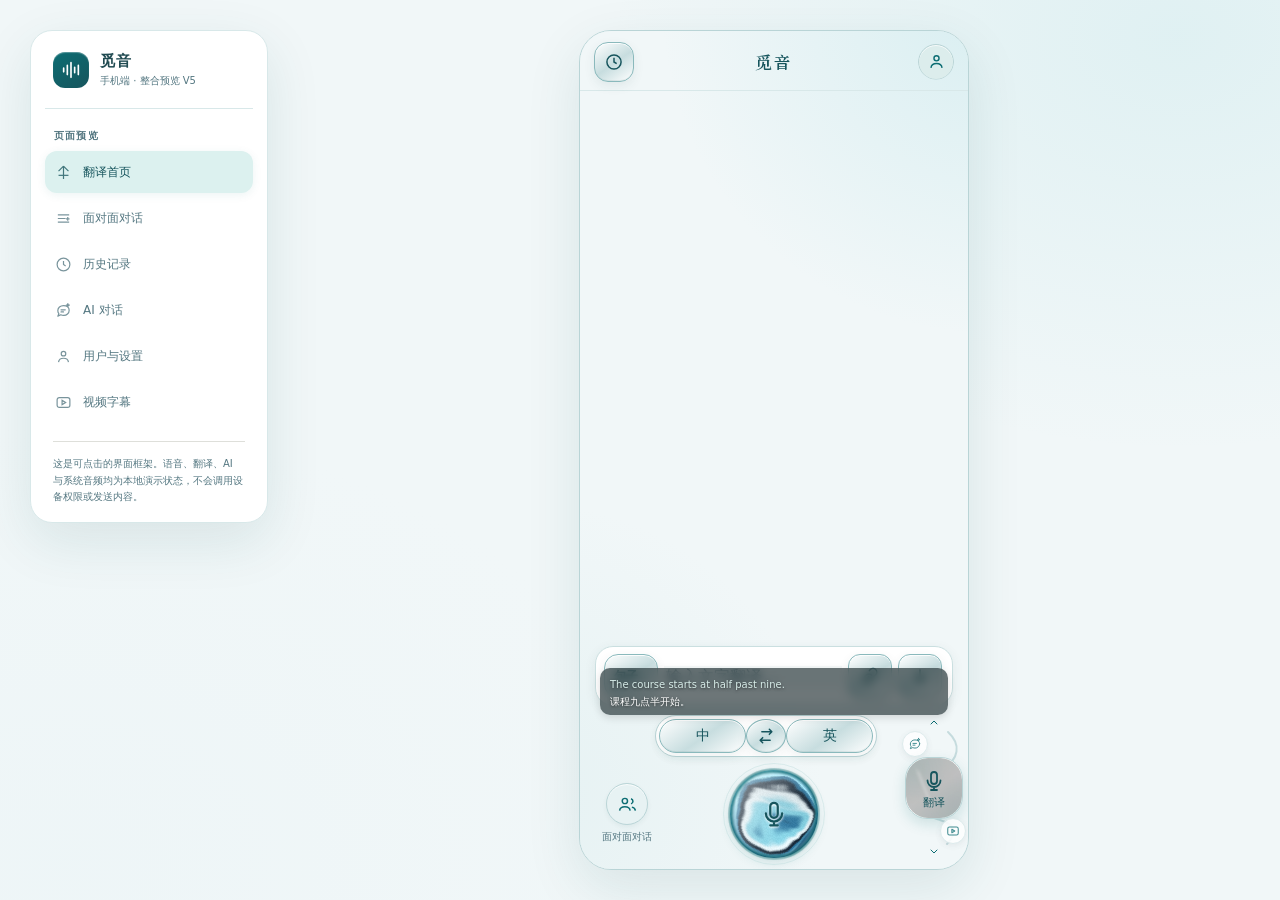
==== commit f7e27d1d: "fix(chat): invalidate stale voice operations and reset speech error state" ====
--- a/app/miyin/assets/miyin_v5/index.html
+++ b/app/miyin/assets/miyin_v5/index.html
@@ -1953,7 +1953,7 @@
         appendMessage(conversation.id,userMessage);
         const generation={...MiyinV5Core.createGeneration({id:nextId("generation"),conversationId:conversation.id,prompt:text,draftSnapshot:text,modelId:conversation.modelId,contextAttachments:userMessage.contextAttachments,now:createdAt+1}),inputRevisionAtSend:chatDraftRevision};
         const assistantMessage={id:nextId("msg"),role:"assistant",text:"正在生成回答…",createdAt:createdAt+1,status:"pending",contextAttachments:[],generation};
-        appendMessage(conversation.id,assistantMessage);pendingContextAttachments=[];pendingChatAttachments=[];renderPendingContextAttachments();renderPendingChatAttachments();if(voiceText===null)input.value="";resizeChatInput();renderChatConversation(getConversation(conversation.id));startMockGeneration(conversation.id,assistantMessage.id,generation);announce(window.MiyinChat?.native?"消息已发送至 DeepSeek":historySavingEnabled?"消息已发送，正在生成本地模拟回复":"本次对话仅保留在当前页面");return {conversationId:conversation.id,messageId:assistantMessage.id}
+        appendMessage(conversation.id,assistantMessage);pendingContextAttachments=[];pendingChatAttachments=[];renderPendingContextAttachments();renderPendingChatAttachments();if(voiceText===null)input.value="";resizeChatInput();renderChatConversation(getConversation(conversation.id));startMockGeneration(conversation.id,assistantMessage.id,generation);announce(window.MiyinChat?.native?"消息已发送，正在处理":historySavingEnabled?"消息已发送，正在生成本地模拟回复":"本次对话仅保留在当前页面");return {conversationId:conversation.id,messageId:assistantMessage.id}
       }
       document.addEventListener("click",e=>{
         const action=e.target.closest("[data-modal-action]");if(!action)return;
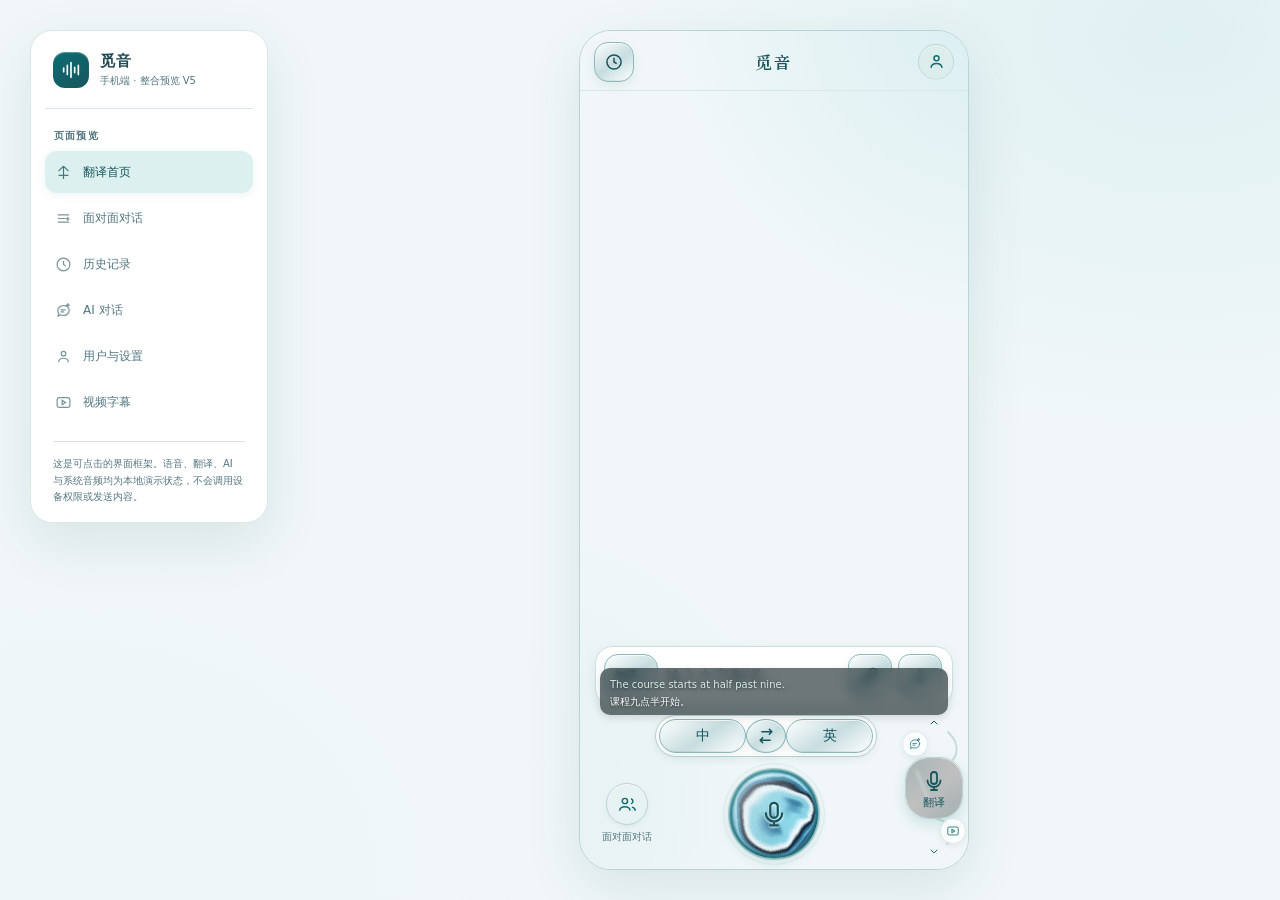
==== commit 42d751cb: "Polish chat surfaces and prepare bounded speech segments" ====
--- a/app/miyin/assets/miyin_v5/index.html
+++ b/app/miyin/assets/miyin_v5/index.html
@@ -1126,7 +1126,17 @@
       function contextMessageMarkup(message){const attachments=Array.isArray(message.contextAttachments)?message.contextAttachments:[];if(!attachments.length)return"";return'<div class="message-context" aria-label="本条消息引用的历史内容">'+attachments.map(item=>'<span>'+escapeHtml(contextCategoryName(item.category)+' · '+item.title)+'</span>').join("")+'</div>'}
       function formatChatTime(timestamp){const date=new Date(timestamp);if(Number.isNaN(date.getTime()))return"刚刚";return String(date.getHours()).padStart(2,"0")+":"+String(date.getMinutes()).padStart(2,"0")}
       function assistantActionsMarkup(message){const id=escapeHtml(message.id);const icons={stop:'<svg viewBox="0 0 24 24"><rect x="5" y="5" width="14" height="14" rx="2"/></svg>',failure:'<svg viewBox="0 0 24 24"><circle cx="12" cy="12" r="9"/><path d="M12 7v6m0 4h.01"/></svg>',read:'<svg viewBox="0 0 24 24"><path d="M4 10v4h3l5 4V6l-5 4z"/><path d="M16 9a5 5 0 0 1 0 6m2-9a8 8 0 0 1 0 12"/></svg>',pause:'<svg viewBox="0 0 24 24"><path d="M9 5v14m6-14v14"/></svg>',copy:'<svg viewBox="0 0 24 24"><rect x="8" y="8" width="12" height="12" rx="2"/><path d="M16 8V5a1 1 0 0 0-1-1H5a1 1 0 0 0-1 1v10a1 1 0 0 0 1 1h3"/></svg>',share:'<svg viewBox="0 0 24 24"><circle cx="18" cy="5" r="2.5"/><circle cx="6" cy="12" r="2.5"/><circle cx="18" cy="19" r="2.5"/><path d="m8.2 10.8 7.5-4.5m-7.5 7 7.5 4.5"/></svg>',retry:'<svg viewBox="0 0 24 24"><path d="M20 7v5h-5M4 17v-5h5"/><path d="M5.6 9A7 7 0 0 1 18 6l2 2M4 16l2 2a7 7 0 0 0 12.4-3"/></svg>'};const button=(action,label,icon,pressed)=>'<button type="button" data-chat-action="'+action+'" data-message-id="'+id+'" aria-label="'+label+'" title="'+label+'"'+(pressed===undefined?'':' aria-pressed="'+String(pressed)+'"')+'><span class="chat-action-icon">'+icon+'</span><span class="chat-action-label">'+label+'</span></button>';if(message.status==="pending")return'<div class="chat-actions" data-actions-for="'+id+'">'+button("stop-generation","停止生成",icons.stop)+(window.MiyinChat?.native?"":button("simulate-failure","演示失败",icons.failure))+'</div>';if(message.status==="failed"||message.status==="stopped")return'<div class="chat-actions" data-actions-for="'+id+'">'+button("retry","重新回答",icons.retry)+'</div>';const read=readingMessageId===message.id;return'<div class="chat-actions" data-actions-for="'+id+'">'+button("read",read?"停止朗读":"朗读",read?icons.pause:icons.read,read)+button("copy","复制",icons.copy)+button("share","分享",icons.share)+(message.generation?.finishReason==="length"?button("continue-answer","继续回答",icons.retry):"")+button("regenerate","重新生成",icons.retry)+'</div>'}
-      function messageAttachmentsMarkup(message){const web=Array.isArray(message.webSources)?'<div class="chat-web-sources" aria-label="联网来源">'+message.webSources.slice(0,5).map((row,i)=>'<button type="button" class="chat-setting-choice" data-chat-web-url="'+escapeHtml(row.url)+'"><span><strong>[网页'+(i+1)+'] '+escapeHtml(row.title)+'</strong><small>'+escapeHtml(row.kind==='pageExcerpt'?'已读取正文节选':'仅搜索摘要')+' · '+escapeHtml(row.publishedAt||'发布时间未知')+'</small></span><span>↗</span></button>').join('')+'</div>':'';const source=(message.attachments?.length||message.contextAttachments?.length)?'<button type="button" class="value-control" data-chat-source="'+escapeHtml(message.id)+'">查看资料来源</button>':"";const attachments=Array.isArray(message.attachments)?message.attachments:[];if(!attachments.length)return web+source;return web+source+'<div class="message-files" aria-label="本条消息的附件">'+attachments.map(file=>'<span>'+escapeHtml(file.name)+'</span>').join("")+'</div>'}
+      function chatWebSourcesMarkup(message){
+        const rows=Array.isArray(message.webSources)?message.webSources.slice(0,5):[];
+        const links=rows.map((row,i)=>{
+          if(!row||typeof row.url!=="string")return"";
+          let url;try{url=new URL(row.url);if(!["http:","https:"].includes(url.protocol)||url.username||url.password)return""}catch{return""}
+          const title=String(row.title||url.hostname),kind=row.kind==="pageExcerpt"?"正文节选":"搜索摘要";
+          return '<button type="button" class="chat-web-source" data-chat-web-url="'+escapeHtml(url.href)+'" aria-label="打开来源 '+(i+1)+'：'+escapeHtml(title)+'" title="'+escapeHtml(title)+'"><span class="chat-web-source-number" aria-hidden="true">'+(i+1)+'</span><span class="chat-web-source-copy"><strong>'+escapeHtml(title)+'</strong><small>'+escapeHtml(url.hostname.replace(/^www\./,""))+' · '+kind+'</small></span><span class="chat-web-source-arrow" aria-hidden="true">↗</span></button>';
+        }).join("");
+        return links?'<div class="chat-web-sources" aria-label="联网来源"><span class="chat-web-sources-label">联网来源</span>'+links+'</div>':"";
+      }
+      function messageAttachmentsMarkup(message){const web=chatWebSourcesMarkup(message);const source=(message.attachments?.length||message.contextAttachments?.length)?'<button type="button" class="value-control" data-chat-source="'+escapeHtml(message.id)+'">查看资料来源</button>':"";const attachments=Array.isArray(message.attachments)?message.attachments:[];if(!attachments.length)return web+source;return web+source+'<div class="message-files" aria-label="本条消息的附件">'+attachments.map(file=>'<span>'+escapeHtml(file.name)+'</span>').join("")+'</div>'}
       function chatMessageTextMarkup(message){if(window.MiyinChatPresentation)return window.MiyinChatPresentation.render(message);const text=escapeHtml(message.text);return message.role!=="assistant"?text:text.replace(/\[资料([1-9]\d*)\]/g,(_,index)=>'<button type="button" class="chat-source-citation" data-chat-source="'+escapeHtml(message.id)+'" data-source-index="'+index+'">[资料'+index+']</button>')}
       function renderChatConversation(conversation){
         const box=$("#chat-messages");if(!box)return;
--- a/app/miyin/assets/miyin_v5/miyin-chat-presentation.css
+++ b/app/miyin/assets/miyin_v5/miyin-chat-presentation.css
@@ -23,3 +23,14 @@
 .chat-memory-link { border:0;background:transparent;color:var(--accent);font:inherit;text-decoration:underline;min-height:36px;padding:3px 5px;cursor:pointer; }
 #screen-chat .chat-bubble { min-width:0; }
 #screen-chat .chat-messages { scroll-behavior:auto;overflow-anchor:none; }
+
+/* Sources are supporting reading controls, not full-size setting cards. */
+#screen-chat .chat-web-sources { display:grid;align-self:flex-start;gap:6px;width:88%;max-width:520px;min-width:0;margin:2px 0 6px; }
+.chat-web-sources-label { padding:0 3px;color:var(--muted);font-size:11px;line-height:1.5; }
+#app .chat-web-source { display:grid;grid-template-columns:22px minmax(0,1fr) 18px;align-items:center;gap:9px;width:100%;min-width:0;min-height:44px;padding:9px 11px;border:1px solid var(--appearance-input-edge,var(--line));border-radius:14px;background:var(--appearance-raised,var(--surface));color:var(--ink);box-shadow:inset 0 1px 0 var(--appearance-highlight);text-align:left;font:inherit;cursor:pointer; }
+.chat-web-source-number { display:grid;place-items:center;align-self:start;width:22px;height:22px;border-radius:50%;background:var(--appearance-wash,var(--selected));color:var(--accent);font-size:11px;font-weight:600;font-variant-numeric:tabular-nums; }
+.chat-web-source-copy { display:grid;min-width:0;gap:3px; }
+.chat-web-source-copy strong { display:-webkit-box;-webkit-box-orient:vertical;-webkit-line-clamp:2;overflow:hidden;overflow-wrap:anywhere;font-size:13px;font-weight:550;line-height:1.4; }
+.chat-web-source-copy small { display:block;min-width:0;overflow:hidden;text-overflow:ellipsis;white-space:nowrap;color:var(--muted);font-size:11px;line-height:1.45; }
+.chat-web-source-arrow { color:var(--accent);font-size:16px;line-height:1;text-align:center; }
+#app :is(.chat-web-link,.chat-source-citation) { display:inline;border:0;border-radius:3px;background:none;box-shadow:none;padding:1px 2px;min-width:0;min-height:0;color:var(--accent);font:inherit;line-height:inherit;text-decoration:underline;text-underline-offset:3px;overflow-wrap:anywhere;cursor:pointer; }
--- a/app/miyin/assets/miyin_v5/miyin-ui-polish.css
+++ b/app/miyin/assets/miyin_v5/miyin-ui-polish.css
@@ -35,4 +35,28 @@
 #app .mic-button:is([data-v4-mic-style=warm-porcelain],[data-v4-mic-style=midnight-glass],[data-v4-mic-style=violet-prism],[data-v4-mic-style=graphite-metal]) .mic-surface{opacity:0}
 #app .mic-button:is([data-v4-mic-style=warm-porcelain],[data-v4-mic-style=midnight-glass],[data-v4-mic-style=violet-prism],[data-v4-mic-style=graphite-metal]){border:1px solid currentColor;box-shadow:inset 1px 2px 3px #ffffffb3,inset -2px -3px 6px #0002,0 5px 14px #102a3a26}
 #app .mic-button:is([data-v4-mic-style=warm-porcelain],[data-v4-mic-style=midnight-glass],[data-v4-mic-style=violet-prism],[data-v4-mic-style=graphite-metal]) svg{color:inherit;filter:none}#app .mic-button:is([data-v4-mic-style=warm-porcelain],[data-v4-mic-style=midnight-glass],[data-v4-mic-style=violet-prism],[data-v4-mic-style=graphite-metal])::before{border-color:#ffffff70;border-radius:50%}
+
+/* A composer owns one surface; its editable text never gets an inner box. */
+html[data-button-material] #app :is(#chat-input,#translation-input,#voice-input),
+html[data-button-material] #app :is(#chat-input,#translation-input,#voice-input):focus-visible {
+  -webkit-appearance:none;appearance:none;border:0;outline:0;outline-offset:0;border-radius:0;background:transparent;box-shadow:none;
+}
+#app :is(.compose-card,.voice-input-capsule,.text-entry) { transition:border-color .16s ease,box-shadow .16s ease; }
+#app :is(.compose-card,.voice-input-capsule,.text-entry):focus-within {
+  border-color:var(--appearance-edge,var(--line-strong));
+  box-shadow:inset 0 1px 0 var(--appearance-highlight),0 3px 12px var(--appearance-shadow-soft);
+}
+
+/* Fixed optical and hit geometry in both orb and captions modes. */
+#app .voice-caption-toggle,
+#app .voice-overlay[data-display-mode="captions"] .voice-caption-toggle {
+  left:calc(50% - 22px);width:44px;height:44px;min-width:44px;min-height:44px;max-width:44px;max-height:44px;
+  flex:0 0 44px;aspect-ratio:1;padding:0;transform:none;border-radius:50%;line-height:1;
+}
+#app .voice-caption-toggle svg { width:20px;height:20px;min-width:20px;min-height:20px;flex:none; }
+#app .voice-caption-toggle { top:max(8px,calc(50% - 232px)); }
+#app .voice-overlay[data-display-mode="captions"] .voice-caption-toggle { top:auto;bottom:-18px; }
+#app .voice-overlay[data-display-mode="captions"] .ai-orb-renderer { top:calc(50% - 10px); }
+@media(max-height:690px){#app .voice-caption-toggle{top:max(6px,calc(50% - 158px))}}
+@media(prefers-reduced-motion:reduce){#app :is(.compose-card,.voice-input-capsule,.text-entry){transition:none}}
 #app .mic-button.shader-fallback .mic-surface{opacity:0}.v4-style-list{display:grid;grid-template-columns:repeat(2,minmax(0,1fr));gap:10px}.v4-mic-style-section{margin-top:22px}.v4-style-choice{min-width:0}.v4-style-heading{gap:12px}.v4-style-heading>div{min-width:0}.v4-style-heading small{white-space:normal;line-height:1.5}
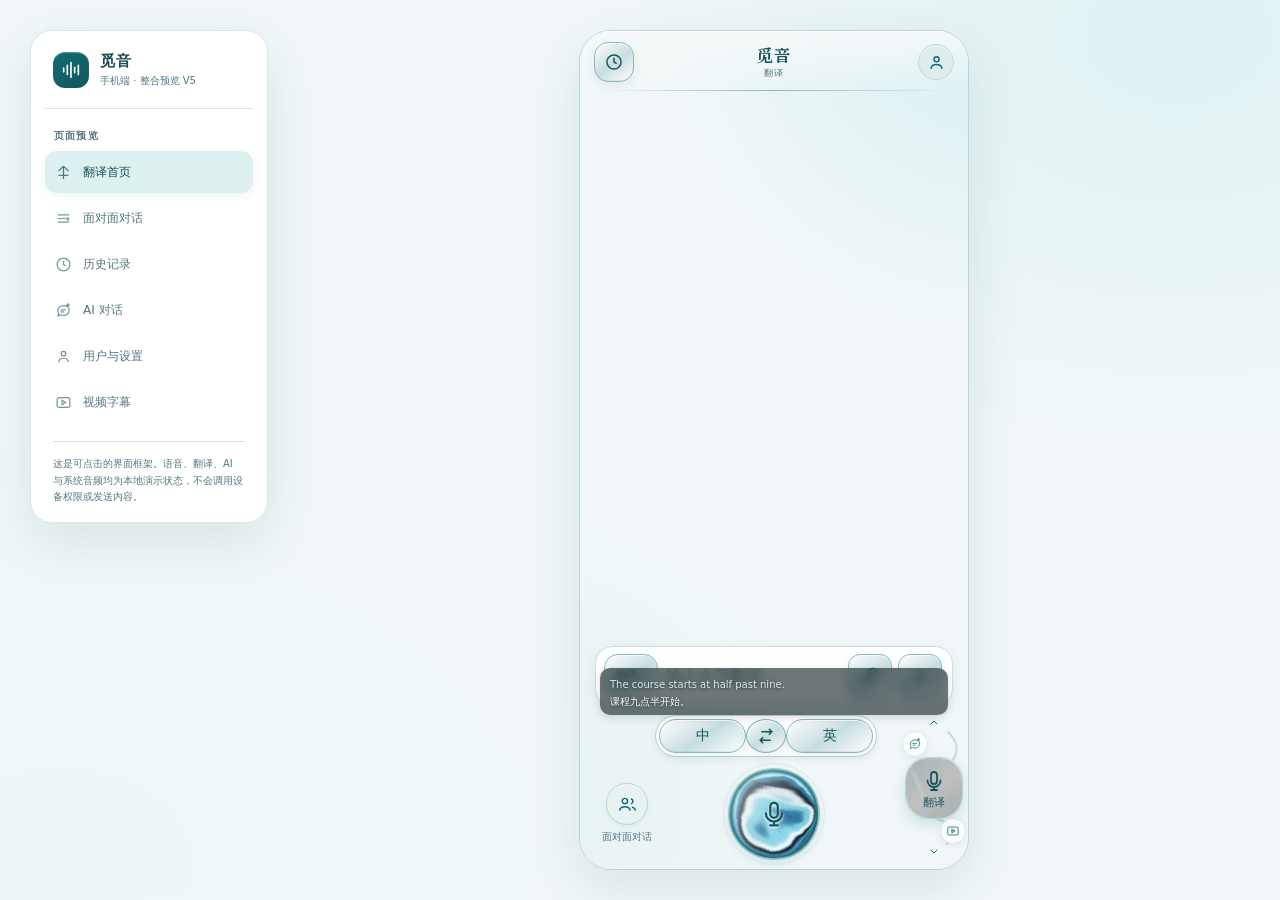
==== commit 6902e875: "fix: show actual chat memory capability and neutral configuration guidance" ====
--- a/app/miyin/assets/miyin_v5/index.html
+++ b/app/miyin/assets/miyin_v5/index.html
@@ -1987,7 +1987,14 @@
         previewAttachment(file){openModal("确认附加资料",file.name+" · "+file.extraction+" · "+file.text.length+" 字符。只有确认并发送后，以下文字才会交给模型。",[],[{label:"返回",action:"close"},{label:"附加文字",action:"chat-confirm-import",className:"confirm"}]);const area=document.createElement("textarea");area.readOnly=true;area.value=file.text;area.setAttribute("aria-label","即将附加的资料正文");area.style.cssText="width:100%;height:32vh;resize:vertical;background:var(--panel);color:inherit;border:1px solid var(--line);border-radius:12px;padding:12px;box-sizing:border-box";$("#modal-options").appendChild(area)},
         showNativeContextPicker(rows,offset){openModal("选择本机翻译记录","原文与译文都会附加，不读取原图、录音或录屏。",rows.map(row=>({label:(row.name||row.sourceText||"翻译记录").slice(0,70),hint:historyTime(row.createdAt)+" · "+languageName(row.sourceTag)+" → "+languageName(row.targetTag),action:"chat-native-context",value:String(row.id)})),[...(offset>0?[{label:"上一页",action:"chat-native-context-page",value:String(Math.max(0,offset-20))}]:[]),...(rows.length===20?[{label:"下一页",action:"chat-native-context-page",value:String(offset+20)}]:[]),{label:"返回类型",action:"context-history-picker"},{label:"关闭",action:"close"}])},
         addNativeContext(row){const id="native-"+row.id;if(pendingContextAttachments.some(item=>item.sourceRecordId===id)){announce("这条资料已在待发送列表中");return}pendingContextAttachments.push(MiyinV5Core.createContextAttachment({id:nextId("context"),category:"translation",sourceRecordId:id,title:row.name||String(row.sourceText).slice(0,50),selectedContentSnapshot:{sourceText:row.sourceText,translatedText:row.translatedText,sourceTag:row.sourceTag,targetTag:row.targetTag,createdAt:row.createdAt}}));renderPendingContextAttachments();announce("已附加所选翻译文字，尚未发送")},
-        showMemory(conversationId,memory){openModal("本会话记忆", "这是自动整理的摘要，可能遗漏细节；完整对话仍保留。清除只移除摘要，后续需要时会重新整理。关闭“携带当前对话上下文”可停止引用过往内容。",[],[...(memory?[{label:"清除摘要",action:"chat-memory-clear",value:conversationId}]:[]),{label:"关闭",action:"close"}]);const area=document.createElement("textarea");area.readOnly=true;area.value=memory?"更新时间："+new Date(memory.updatedAt).toLocaleString()+"\n模型："+memory.model+"\n\n"+memory.summary+"\n\n【关键原文摘录】\n"+(memory.sourceQuotes||"暂无摘录"):"尚无摘要。短对话直接使用原文，接近容量上限时才会整理。";area.setAttribute("aria-label","当前会话自动摘要");area.style.cssText="width:100%;height:34vh;resize:vertical;box-sizing:border-box;background:var(--panel);color:inherit;border:1px solid var(--line);border-radius:12px;padding:12px";$("#modal-options").appendChild(area)},
+        showMemory(conversationId,memory,context={}){
+          const view=window.MiyinChatContext.memoryPresentation(memory,context);
+          openModal("本会话记忆",view.description,[],[...(view.hasSummary?[{label:"清除摘要",action:"chat-memory-clear",value:conversationId}]:[]),{label:"关闭",action:"close"}]);
+          const area=document.createElement("textarea");area.className="chat-memory-content";area.readOnly=true;area.rows=view.hasSummary?8:2;area.value=view.content;
+          area.setAttribute("aria-label",view.hasSummary?"已保存的会话摘要与原文摘录":"会话摘要状态");
+          area.style.cssText="width:100%;max-height:32vh;resize:none;box-sizing:border-box;background:var(--panel);color:inherit;border:1px solid var(--line);border-radius:16px;padding:12px;font:inherit;line-height:1.6";
+          $("#modal-options").appendChild(area)
+        },
         showSource(messageId,sourceIndex=0){let message=findMessage(activeConversationId,messageId);if(!message)return;if(message.role==="assistant"){const items=getConversation(activeConversationId)?.messages||[];const pos=items.findIndex(item=>item.id===messageId);message=items.slice(0,pos).reverse().find(item=>item.role==="user");if(!message)return}openModal("本条消息的资料", "以下为发送时保存的资料快照，不包含录音或录屏。",[],[{label:"关闭",action:"close"}]);const area=document.createElement("textarea");area.readOnly=true;try{const contexts=message.contextAttachments||[],files=message.attachments||[];let selected=message;if(sourceIndex){const total=contexts.length+files.length;if(sourceIndex>total)throw new Error("这条回答引用的资料编号不存在，请核对模型回复。");selected=sourceIndex<=contexts.length?{contextAttachments:[contexts[sourceIndex-1]],attachments:[]}:{contextAttachments:[],attachments:[files[sourceIndex-contexts.length-1]]}}area.value=window.MiyinChatContext.assemble({...selected,text:""});if(sourceIndex)area.value=area.value.replace("[资料1]","[资料"+sourceIndex+"]")}catch(error){area.value=error.message}area.style.cssText="width:100%;height:40vh;resize:vertical;box-sizing:border-box";area.setAttribute("aria-label","附加资料来源与内容");$("#modal-options").appendChild(area)},
         getActiveId(){return activeConversationId},
         sendVoice(text){return sendChat(text)},
--- a/app/miyin/assets/miyin_v5/miyin-v6-app.css
+++ b/app/miyin/assets/miyin_v5/miyin-v6-app.css
@@ -214,11 +214,71 @@
   min-width: 0;
   min-height: 245px;
   padding: 0 13px 15px;
-  overflow: visible;
+  overflow: hidden;
   border: 1px solid var(--line);
   border-radius: 17px;
   background: var(--surface);
 }
+
+/* Keep browsing and the selected definition in separate, bounded reading panes. */
+#app #screen-dictionary .v6-app-content { display:flex;flex-direction:column;gap:9px;min-height:0;overflow:hidden;padding:13px 16px calc(12px + var(--safe-bottom)); }
+#screen-dictionary .v6-page-subtitle,#screen-dictionary .v6-dictionary-source-badge { display:none; }
+#screen-dictionary .v6-dictionary-select-label { margin:0; }
+#screen-dictionary .v6-dictionary-select-wrap { flex:none;margin:0; }
+#screen-dictionary .v6-dictionary-search { flex:none;min-height:48px;padding:3px 5px 3px 12px;border-radius:17px; }
+#screen-dictionary .v6-dictionary-search input { min-height:40px; }
+#app #screen-dictionary .v6-dictionary-search input { border:0;outline:0;background:transparent;box-shadow:none; }
+#screen-dictionary .v6-dictionary-search button { min-height:40px; }
+.v6-dictionary-workspace { display:grid;grid-template-rows:minmax(0,.9fr) minmax(0,1.1fr);gap:10px;flex:1;min-height:0; }
+#screen-dictionary .v6-dictionary-browser { min-height:0;overflow:hidden; }
+#screen-dictionary .v6-dictionary-list { display:flex;flex-direction:column;min-height:0;padding:0 11px 5px;border-radius:18px; }
+.v6-dictionary-columns { flex:none; }
+.v6-dictionary-scroll,.v6-dictionary-definition-scroll { min-height:0;overflow-y:auto;overflow-x:hidden;overscroll-behavior:contain;touch-action:pan-y;scrollbar-width:thin;scrollbar-color:var(--appearance-input-edge,var(--line-strong)) transparent; }
+.v6-dictionary-scroll { flex:1;padding-right:3px; }
+.v6-dictionary-scroll:focus-visible,.v6-dictionary-definition-scroll:focus-visible { outline:2px solid var(--accent);outline-offset:-2px;border-radius:10px; }
+#app .v6-dictionary-reader { display:flex;flex-direction:column;gap:6px;min-height:0;padding:10px 11px;border-radius:18px;border:1px solid var(--appearance-edge,var(--line)); }
+#screen-dictionary .v6-dictionary-reader .v6-result-label { flex:none;margin:0;padding:0 0 7px;border-bottom:1px solid var(--line);font-size:11px;line-height:1.45; }
+.v6-dictionary-definition-scroll { flex:1; }
+#app #screen-dictionary .v6-dictionary-entry-result { margin:0;padding:4px 1px;border:0;border-radius:0;background:transparent;box-shadow:none; }
+#screen-dictionary .v6-dictionary-empty { min-height:0;margin:0;padding:10px 3px;border:0;background:transparent; }
+#screen-dictionary .v6-alphabet-index { min-height:0;max-height:none;border-radius:12px;background:var(--appearance-wash,var(--surface-2)); }
+#screen-dictionary .v6-alphabet-index button { flex:none;min-height:23px; }
+#screen-dictionary .v6-dictionary-word { border-radius:9px;min-height:40px;padding:6px; }
+#screen-dictionary .v6-dictionary-word[aria-pressed="true"] { background:var(--appearance-selected-bg,var(--mint));color:var(--accent);box-shadow:inset 2px 0 var(--accent); }
+#screen-dictionary .v6-dictionary-word > span:last-child { max-width:none;overflow-wrap:anywhere; }
+.v6-dictionary-data-note { flex:none;min-height:0;border-radius:12px;color:var(--muted);font-size:10px; }
+#app .v6-dictionary-data-note > summary { min-height:30px;padding:6px 10px;border-radius:12px;cursor:pointer; }
+.v6-dictionary-data-note[open] { max-height:120px;overflow:auto;overscroll-behavior:contain; }
+.v6-dictionary-data-note .v6-structure-note { margin:8px 2px;font-size:10px; }
+@media(max-height:600px) {
+  #app #screen-dictionary .v6-app-content { gap:6px;padding-top:8px; }
+  .v6-dictionary-workspace { grid-template-columns:minmax(0,.9fr) minmax(0,1.1fr);grid-template-rows:minmax(0,1fr);gap:8px; }
+  #screen-dictionary .v6-dictionary-select-label,.v6-dictionary-data-note { display:none; }
+  #screen-dictionary .v6-dictionary-browser { grid-template-columns:minmax(0,1fr) 25px;gap:4px; }
+  #screen-dictionary .v6-dictionary-word { grid-template-columns:minmax(0,1fr);gap:2px; }
+  #screen-dictionary .v6-dictionary-word > span:last-child { max-width:none;text-align:left; }
+}
+
+/* The resource chooser uses the same material as controls, including its popup. */
+#app .v6-translation-add-model { border-radius:20px;padding:9px;background:var(--appearance-button-bg,var(--surface-2)); }
+#app .v6-translation-add-model > summary { justify-content:space-between;gap:12px;min-height:44px;padding:8px 11px;border-radius:14px;list-style:none; }
+.v6-translation-add-model > summary::-webkit-details-marker { display:none; }
+.v6-translation-add-model > summary > span { display:flex; }
+.v6-translation-add-model > summary svg { width:17px;height:17px;transition:transform .18s ease; }
+.v6-translation-add-model[open] > summary svg { transform:rotate(180deg); }
+#app .v6-translation-language-picker { border-radius:16px;background:transparent;box-shadow:none;border:0;padding:8px 2px; }
+.has-themed-select > select[hidden] { display:none; }
+.v6-dictionary-select-wrap.has-themed-select > svg { display:none; }
+#app .v6-select-trigger { display:flex;align-items:center;justify-content:space-between;gap:8px;min-width:0;width:100%;min-height:44px;padding:9px 11px;border:1px solid var(--appearance-input-edge,var(--line-strong));border-radius:13px;background:var(--appearance-button-bg,var(--surface-2));color:var(--title);font:inherit;font-size:12px;line-height:1.4;text-align:left;cursor:pointer;touch-action:manipulation; }
+.v6-select-trigger > span { min-width:0;overflow:hidden;text-overflow:ellipsis;white-space:nowrap; }
+.v6-select-trigger > svg { flex:none;width:16px;height:16px;color:var(--accent); }
+#app .v6-select-trigger:disabled { opacity:.62;cursor:default; }
+#app .v6-select-popover { position:fixed;z-index:260;overflow:auto;overscroll-behavior:contain;padding:6px;border:1px solid var(--appearance-edge,var(--line));border-radius:18px;background:var(--appearance-raised,var(--surface));box-shadow:0 12px 34px var(--appearance-shadow,rgba(0,0,0,.16)),inset 0 1px var(--appearance-highlight); }
+#app .v6-select-popover > button { display:block;width:100%;min-height:44px;margin:2px 0;padding:10px 12px;border:1px solid transparent;border-radius:12px;background:transparent;box-shadow:none;color:var(--title);font:inherit;font-size:12px;line-height:1.5;text-align:left;cursor:pointer; }
+#app .v6-select-popover > button[aria-selected="true"] { border-color:var(--appearance-edge,var(--line-strong));background:var(--appearance-selected-bg,var(--mint));color:var(--accent); }
+#app .v6-select-popover > button:disabled { opacity:.48;cursor:default; }
+#app .v6-select-popover > button:focus-visible { outline:2px solid var(--accent);outline-offset:-2px; }
+@media(prefers-reduced-motion:reduce) { .v6-translation-add-model > summary svg { transition:none; } }
 .v6-dictionary-columns {
   min-height: 38px;
   display: grid;
--- a/app/miyin/assets/miyin_v5/miyin-appearance.css
+++ b/app/miyin/assets/miyin_v5/miyin-appearance.css
@@ -1,5 +1,7 @@
 /* Appearance choices are independent from the selected color theme. */
 @font-face { font-family:"Miyin Noto Serif SC"; src:url("./fonts/NotoSerifSC-VF.ttf") format("truetype"); font-weight:200 900; font-style:normal; font-display:swap; }
+@font-face { font-family:"Miyin Chill Round"; src:url("./fonts/ChillRoundGothic-Regular.ttf") format("truetype"); font-weight:200 500; font-style:normal; font-display:swap; }
+@font-face { font-family:"Miyin Chill Round"; src:url("./fonts/ChillRoundGothic-Bold.ttf") format("truetype"); font-weight:550 900; font-style:normal; font-display:swap; }
 html[data-theme="palette-cloud-jade"] {
   color-scheme:light;
   --page:#F1F7F8; --surface:#FFFFFF; --surface-2:#E7F2F3;
@@ -55,16 +57,27 @@
 .appearance-font-grid { grid-template-columns:1fr; }
 .appearance-font-grid button { min-height:58px; }
 .appearance-font-grid .serif-sample { font-family:"Miyin Noto Serif SC","Source Han Serif SC","Noto Serif CJK SC",serif; }
-.appearance-font-grid .rounded-sample { font-family:"MiSans","HarmonyOS Sans SC",sans-serif; }
+.appearance-font-grid .rounded-sample { font-family:"Miyin Chill Round",sans-serif; }
 .appearance-live-preview { display:flex; flex-wrap:wrap; align-items:center; gap:9px; margin-top:17px; padding:13px 12px; border:1px solid var(--line); border-radius:18px; background:color-mix(in srgb,var(--surface) 85%,transparent); }
 .appearance-live-preview > span { width:100%; color:var(--muted); font-size:11px; }
 .appearance-live-preview button { min-height:37px; padding:0 15px; border:1px solid var(--line); border-radius:13px; background:var(--surface); cursor:pointer; font-size:12px; }
 .appearance-orb-head { margin:22px 18px 8px; }
 .appearance-status { display:block; margin:4px 18px 10px; color:var(--accent); font-size:12px; }
 
-html[data-appearance-typography="serif-head"] :is(.settings-head h1,.top-brand strong,.appearance-section-head h2,.orb-style-group-title h2,.history-head h1,.subtitle-head h1) { font-family:"Miyin Noto Serif SC","Source Han Serif SC","Noto Serif CJK SC",serif; font-weight:600; }
-html[data-appearance-typography="sans"] :is(.settings-head h1,.top-brand strong,.appearance-section-head h2,.orb-style-group-title h2,.history-head h1,.subtitle-head h1) { font-family:"Noto Sans CJK SC","Noto Sans SC",system-ui,sans-serif; }
-html[data-appearance-typography="rounded"] #app { font-family:"MiSans","HarmonyOS Sans SC","Noto Sans SC",system-ui,sans-serif; }
+html[data-appearance-typography] {
+  --miyin-font-sans:"Noto Sans CJK SC","Noto Sans SC",system-ui,sans-serif;
+  --miyin-font-serif:"Miyin Noto Serif SC",serif;
+  --miyin-font-rounded:"Miyin Chill Round",sans-serif;
+  --font-body:var(--miyin-font-sans);--font-title:var(--miyin-font-serif);
+}
+html[data-appearance-typography="sans"] { --font-title:var(--miyin-font-sans); }
+html[data-appearance-typography="rounded"] { --font-body:var(--miyin-font-rounded);--font-title:var(--miyin-font-rounded); }
+html[data-appearance-typography] #app { font-family:var(--font-body); }
+html[data-appearance-typography] #app :is(button,input,textarea,select) { font-family:var(--font-body); }
+html[data-appearance-typography] #app :is(h1,h2,h3,h4,h5,h6,.top-brand strong) { font-family:var(--font-title); }
+html[data-appearance-typography] #app .appearance-font-grid .serif-sample { font-family:var(--miyin-font-serif); }
+html[data-appearance-typography] #app .appearance-font-grid .rounded-sample { font-family:var(--miyin-font-rounded); }
+html[data-appearance-typography] #app .appearance-font-grid [data-appearance-value="sans"] strong { font-family:var(--miyin-font-sans); }
 
 html[data-button-material] { --appearance-edge:color-mix(in srgb,var(--accent) 20%,var(--line)); }
 html[data-button-material] :is(.setting-trigger,.value-control,.theme-choice,.orb-style-choice,.orb-wave-choice,.orb-palette-choice,.language-pill,.source-pills button,.subtitle-style,.video-start,.subtitle-record-toggle,.appearance-live-preview button) { border-color:var(--appearance-edge); transition:transform .2s cubic-bezier(.2,1.3,.3,1),box-shadow .2s ease,border-color .2s ease,background .2s ease; }
--- a/app/miyin/assets/miyin_v5/miyin-chat-settings.css
+++ b/app/miyin/assets/miyin_v5/miyin-chat-settings.css
@@ -9,3 +9,29 @@
 .chat-config-provider>summary{padding:12px 16px;border-radius:18px}.chat-config-provider[open]>summary{margin-bottom:10px}
 .chat-config-check{width:23px;height:23px;border:1px solid var(--line-strong);border-radius:7px;display:grid;place-items:center;flex:none;color:var(--accent)}.chat-config-model[aria-checked=true] .chat-config-check{border-color:var(--accent)}
 .chat-config-search{display:flex;align-items:center;justify-content:space-between;gap:14px;min-height:98px}.chat-search-selector{position:relative;flex:none}.chat-search-select{min-height:46px;padding:10px 14px;border-radius:14px;font-size:14px}.chat-search-menu{position:absolute;bottom:calc(100% + 8px);right:0;min-width:150px;padding:6px;border-radius:16px;z-index:10;display:grid;gap:4px}.chat-search-menu[hidden]{display:none!important}.chat-search-menu .chat-config-mode{width:100%;text-align:left;margin:0}.chat-search-menu [aria-selected=true]{border-color:var(--accent)!important;color:var(--accent)}
+
+/* Privacy is a compact settings list, with the same resolved material as
+   other controls. Keep the switch and menu targets large enough to operate. */
+#app .chat-config-view.is-privacy .chat-config-scroll{gap:10px;padding-top:6px}
+#app .chat-config-view.is-privacy .chat-config-toggle,
+#app .chat-config-view.is-privacy .chat-config-search{
+  min-height:72px;padding:12px 14px;gap:14px;border-radius:18px;
+  border:1px solid var(--appearance-edge,var(--line-strong));
+  background:var(--appearance-button-bg,var(--surface-2));
+  box-shadow:inset 0 1px 0 var(--appearance-highlight),0 3px 9px var(--appearance-shadow-soft);
+}
+#app .chat-config-view.is-privacy .chat-config-copy{gap:4px}
+#app .chat-config-view.is-privacy .chat-config-copy strong,
+#app .chat-config-view.is-privacy .chat-config-search>strong{font-size:14px;font-weight:600}
+#app .chat-config-view.is-privacy .chat-config-copy small{font-size:11px;line-height:1.45}
+#app .chat-config-view.is-privacy .chat-search-select{
+  min-height:44px;padding:9px 12px;border-radius:13px;font-size:13px;
+  border:1px solid var(--appearance-input-edge,var(--line-strong));
+  background:var(--appearance-selected-bg,var(--selected));color:var(--title);
+}
+#app .chat-config-view.is-privacy .chat-search-menu{
+  border:1px solid var(--appearance-edge,var(--line-strong));
+  background:var(--appearance-raised,var(--surface));
+  box-shadow:inset 0 1px 0 var(--appearance-highlight),0 8px 20px var(--appearance-shadow-soft);
+}
+#app .chat-config-view.is-privacy .chat-search-menu .chat-config-mode{font-size:13px;min-height:44px;border-radius:11px}
--- a/app/miyin/assets/miyin_v5/miyin-ui-polish.css
+++ b/app/miyin/assets/miyin_v5/miyin-ui-polish.css
@@ -59,4 +59,43 @@
 #app .voice-overlay[data-display-mode="captions"] .ai-orb-renderer { top:calc(50% - 10px); }
 @media(max-height:690px){#app .voice-caption-toggle{top:max(6px,calc(50% - 158px))}}
 @media(prefers-reduced-motion:reduce){#app :is(.compose-card,.voice-input-capsule,.text-entry){transition:none}}
+
+/* Reserve separate rows for the control, sphere and status. Absolute positions
+   tied to half the viewport used to collide when captions or the keyboard opened. */
+#app .voice-orb-row{display:grid;grid-template-columns:minmax(0,1fr);grid-template-rows:44px auto auto;align-content:center;justify-items:center;gap:28px;touch-action:pan-y}
+#app .voice-orb-row .voice-caption-toggle{position:relative;grid-row:1;left:auto;top:auto;bottom:auto;transform:none;align-self:center}
+#app .voice-orb-row .voice-orb-slot{grid-row:2;width:100%;min-width:0;display:grid;place-items:center}
+#app .voice-orb-row .ai-orb-renderer{position:relative;grid-row:2;left:auto;top:auto;transform:none;flex:none}
+#app .voice-orb-row .voice-state-label{position:relative;grid-row:3;left:auto;top:auto;bottom:auto;transform:none;margin:0;max-width:calc(100% - 24px);white-space:normal;line-height:1.5}
+#app .voice-orb-row .voice-hint{display:none}
+#app .voice-overlay[data-display-mode="captions"] .voice-orb-row{flex:0 0 230px;grid-template-rows:auto 108px 44px;gap:16px;align-content:center;padding-top:8px}
+#app .voice-overlay[data-display-mode="captions"] .voice-orb-row .voice-state-label{grid-row:1;top:auto;bottom:auto;left:auto}
+#app .voice-overlay[data-display-mode="captions"] .voice-orb-row .ai-orb-renderer{grid-row:2;top:auto;left:auto;width:108px}
+#app .voice-overlay[data-display-mode="captions"] .voice-orb-row .voice-caption-toggle{grid-row:3;top:auto;bottom:auto;left:auto}
+#app .voice-overlay[data-display-mode="captions"] .voice-transcript{padding-top:18px}
+@media(max-height:690px){
+  #app .voice-orb-row{gap:16px}
+  #app .voice-orb-row .ai-orb-renderer{width:min(48vw,max(54px,calc(100vh - 290px)),160px)}
+  #app .voice-overlay[data-display-mode="captions"] .voice-orb-row{flex-basis:182px;grid-template-rows:auto 76px 44px;gap:10px;padding-top:6px}
+  #app .voice-overlay[data-display-mode="captions"] .voice-orb-row .ai-orb-renderer{width:76px}
+}
+@media(max-height:420px){
+  #app .voice-overlay[data-display-mode="captions"] .voice-orb-row{flex-basis:140px;grid-template-rows:auto 54px 44px;gap:6px;padding-top:0}
+  #app .voice-overlay[data-display-mode="captions"] .voice-orb-row .ai-orb-renderer{width:54px}
+}
+
+/* One restrained header treatment across workspaces, using the active palette. */
+#app :is(.topbar,.voice-topbar){position:relative;background:linear-gradient(180deg,var(--appearance-raised,var(--surface)),transparent);border-bottom:0;box-shadow:inset 0 1px 0 var(--appearance-highlight)}
+#app :is(.topbar,.voice-topbar)::after{content:"";position:absolute;left:18px;right:18px;bottom:0;height:1px;background:linear-gradient(90deg,transparent,var(--appearance-edge,var(--line)),transparent);pointer-events:none}
+#app :is(.top-brand,.voice-top-title){display:grid;justify-items:center;gap:3px;line-height:1.15}
+#app :is(.top-brand,.voice-top-title) strong{letter-spacing:.08em}
+#app .top-context,#app .voice-top-title small{margin:0;color:var(--muted);font-size:9px;font-weight:450;letter-spacing:.10em;line-height:1.2}
+/* The shell clips its children but must never become a second, programmatically
+   scrollable viewport when a field is focused or a nested list is revealed. */
+@supports(overflow:clip){#app{overflow:clip}}
+/* Low-specificity defaults protect newly added controls without flattening
+   deliberate circle, pill or component-specific corner treatments. */
+:where(#app .appearance-surface){border-radius:14px}
+:where(#app .appearance-panel){border-radius:18px}
+:where(#app .appearance-field){border-radius:12px}
 #app .mic-button.shader-fallback .mic-surface{opacity:0}.v4-style-list{display:grid;grid-template-columns:repeat(2,minmax(0,1fr));gap:10px}.v4-mic-style-section{margin-top:22px}.v4-style-choice{min-width:0}.v4-style-heading{gap:12px}.v4-style-heading>div{min-width:0}.v4-style-heading small{white-space:normal;line-height:1.5}
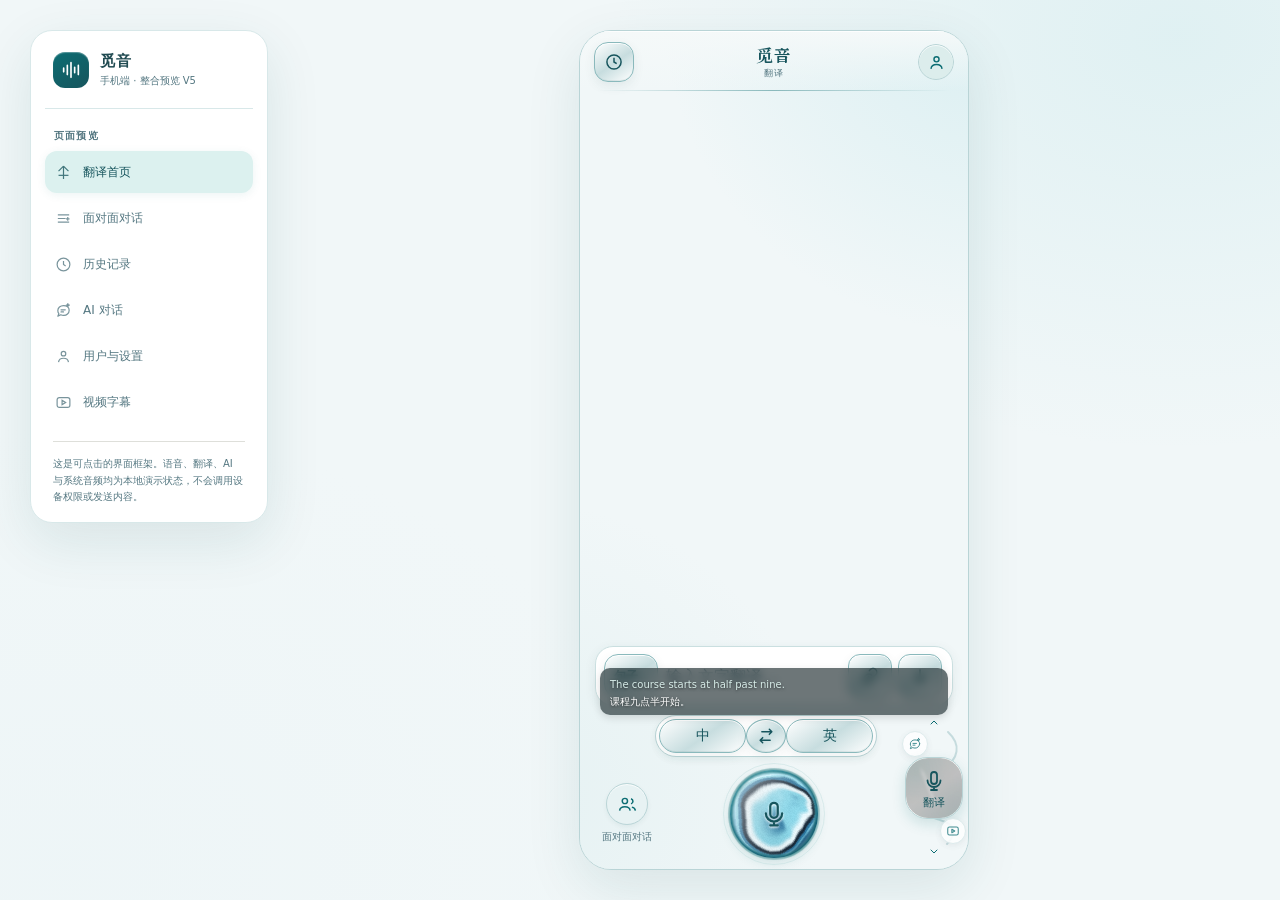
==== commit e968a044: "feat(chat): send original images to vision-capable models" ====
--- a/app/miyin/assets/miyin_v5/index.html
+++ b/app/miyin/assets/miyin_v5/index.html
@@ -323,6 +323,11 @@
     .video-start.active { background:#e3efef;color:#164d59;border-color:#c1dcdc; }
     .toast { position:absolute;z-index:20;left:50%;bottom:calc(25px + var(--safe-bottom));max-width:calc(100% - 35px);padding:10px 14px;border:1px solid #ffffff22;border-radius:12px;background:#252a29;color:#fff;box-shadow:0 8px 28px #0003;font-size:11px;line-height:1.4;text-align:center;opacity:0;transform:translate(-50%,10px);pointer-events:none;transition:opacity .2s,transform .2s; }
     .toast.show { opacity:1;transform:translate(-50%,0); }
+    .chat-image-card { display:inline-flex;flex-direction:column;gap:8px;max-width:min(240px,100%);min-height:44px;padding:8px;border-radius:18px;overflow:hidden; }
+    .chat-image-card img { display:block;width:100%;max-height:220px;object-fit:contain;border-radius:12px; }
+    .chat-image-card span { max-width:100%;overflow-wrap:anywhere;font:inherit; }
+    .chat-pending-image { width:32px;height:32px;object-fit:cover;border-radius:8px; }
+    .chat-image-preview { display:flex;justify-content:center; }
     .modal-scrim { position:absolute;z-index:30;inset:0;padding:18px;display:none;align-items:flex-end;justify-content:center;background:#171b1b5a;backdrop-filter:blur(3px); }
     .modal-scrim.open { display:flex;animation:fade-in .16s ease-out; }
     @keyframes fade-in { from{opacity:0}to{opacity:1} }
@@ -1118,11 +1123,14 @@
       function ensureConversationForFirstMessage(prompt){let conversation=activeConversationId?getConversation(activeConversationId):null;if(conversation)return conversation;conversation=MiyinV5Core.createConversation({id:nextId("chat"),firstPrompt:prompt,modelId:load("model","OpenAI · GPT 系列（预览）"),now:Date.now()});activeConversationId=conversation.id;return conversation}
       function appendMessage(conversationId,message){const current=getConversation(conversationId)||MiyinV5Core.createConversation({id:conversationId,firstPrompt:message.text,modelId:load("model","OpenAI · GPT 系列（预览）"),now:message.createdAt});const updated=MiyinV5Core.appendConversationMessage(current,message,message.createdAt);if(historySavingEnabled){saveConversations(MiyinV5Core.upsertConversation(conversations,updated));transientConversations=transientConversations.filter(item=>item.id!==conversationId)}else transientConversations=MiyinV5Core.upsertConversation(transientConversations,updated);return updated}
       function updateMessage(conversationId,messageId,updates){const current=getConversation(conversationId);if(!current)return null;const updated=MiyinV5Core.updateConversationMessage(current,messageId,updates,Date.now());if(historySavingEnabled){saveConversations(MiyinV5Core.upsertConversation(conversations,updated));transientConversations=transientConversations.filter(item=>item.id!==conversationId)}else transientConversations=MiyinV5Core.upsertConversation(transientConversations,updated);if(activeConversationId===conversationId)renderChatConversation(updated);return updated}
-      function startNewConversation(){activeConversationId=null;chatDraftRevision++;$("#chat-input").value="";resizeChatInput();pendingContextAttachments=[];pendingChatAttachments=[];renderPendingContextAttachments();renderPendingChatAttachments();historyCategory=null;activeHistoryDetail=null;renderChatConversation(null);showScreen("chat");$("#chat-input").focus()}
+      function startNewConversation(){activeConversationId=null;chatDraftRevision++;$("#chat-input").value="";resizeChatInput();pendingContextAttachments=[];pendingChatAttachments.forEach(releasePendingImage);pendingChatAttachments=[];renderPendingContextAttachments();renderPendingChatAttachments();historyCategory=null;activeHistoryDetail=null;renderChatConversation(null);showScreen("chat");$("#chat-input").focus()}
       function contextCategoryName(category){return({translation:"翻译",face:"面对面对话",chat:"AI 对话",video:"视频字幕"})[category]||"历史记录"}
       function renderPendingContextAttachments(){const box=$("#chat-context-chips");if(!box)return;box.innerHTML=pendingContextAttachments.map(item=>'<div class="context-chip"><span>'+escapeHtml(contextCategoryName(item.category)+' · '+item.title)+'</span><button type="button" data-remove-context="'+escapeHtml(item.id)+'" aria-label="移除 '+escapeHtml(item.title)+'">×</button></div>').join("")}
-      function renderPendingChatAttachments(){const box=$("#chat-file-chips");if(!box)return;box.innerHTML=pendingChatAttachments.map((item,index)=>'<div class="context-chip"><span>'+escapeHtml(item.name)+'</span><button type="button" data-remove-chat-attachment="'+index+'" aria-label="移除 '+escapeHtml(item.name)+'">×</button></div>').join("")}
-      document.addEventListener("click",event=>{const remove=event.target.closest("[data-remove-chat-attachment]");if(!remove)return;pendingChatAttachments.splice(Number(remove.dataset.removeChatAttachment),1);renderPendingChatAttachments();announce("已移除待发送附件")});
+      function chatImageThumbnail(file){const value=file.thumbnailDataUrl;return typeof value==="string"&&value.length<=100000&&/^data:image\/png;base64,[A-Za-z0-9+/=]+$/.test(value)?value:""}
+      function chatImageMarkup(file){const id=String(file.imageId||"");if(!/^[a-f0-9]{32}$/.test(id))return"";const thumbnail=chatImageThumbnail(file);return '<button type="button" class="chat-image-card value-control" data-chat-image="'+id+'" aria-label="查看图片 '+escapeHtml(file.name||"图片")+'">'+(thumbnail?'<img src="'+thumbnail+'" alt="'+escapeHtml(file.name||"附加图片")+'">':'')+'<span>'+escapeHtml(file.name||"图片")+'</span></button>'}
+      function releasePendingImage(file){if(file?.imageId)window.dispatchEvent(new CustomEvent("miyin:chat-image-removed",{detail:{imageId:file.imageId}}))}
+      function renderPendingChatAttachments(){const box=$("#chat-file-chips");if(!box)return;box.innerHTML=pendingChatAttachments.map((item,index)=>'<div class="context-chip">'+(item.imageId&&chatImageThumbnail(item)?'<img class="chat-pending-image" src="'+chatImageThumbnail(item)+'" alt="图片预览">':'')+'<span>'+escapeHtml(item.name)+'</span><button type="button" data-remove-chat-attachment="'+index+'" aria-label="移除 '+escapeHtml(item.name)+'">×</button></div>').join("")}
+      document.addEventListener("click",event=>{const remove=event.target.closest("[data-remove-chat-attachment]");if(!remove)return;const [removed]=pendingChatAttachments.splice(Number(remove.dataset.removeChatAttachment),1);releasePendingImage(removed);renderPendingChatAttachments();announce("已移除待发送附件")});
       function contextMessageMarkup(message){const attachments=Array.isArray(message.contextAttachments)?message.contextAttachments:[];if(!attachments.length)return"";return'<div class="message-context" aria-label="本条消息引用的历史内容">'+attachments.map(item=>'<span>'+escapeHtml(contextCategoryName(item.category)+' · '+item.title)+'</span>').join("")+'</div>'}
       function formatChatTime(timestamp){const date=new Date(timestamp);if(Number.isNaN(date.getTime()))return"刚刚";return String(date.getHours()).padStart(2,"0")+":"+String(date.getMinutes()).padStart(2,"0")}
       function assistantActionsMarkup(message){const id=escapeHtml(message.id);const icons={stop:'<svg viewBox="0 0 24 24"><rect x="5" y="5" width="14" height="14" rx="2"/></svg>',failure:'<svg viewBox="0 0 24 24"><circle cx="12" cy="12" r="9"/><path d="M12 7v6m0 4h.01"/></svg>',read:'<svg viewBox="0 0 24 24"><path d="M4 10v4h3l5 4V6l-5 4z"/><path d="M16 9a5 5 0 0 1 0 6m2-9a8 8 0 0 1 0 12"/></svg>',pause:'<svg viewBox="0 0 24 24"><path d="M9 5v14m6-14v14"/></svg>',copy:'<svg viewBox="0 0 24 24"><rect x="8" y="8" width="12" height="12" rx="2"/><path d="M16 8V5a1 1 0 0 0-1-1H5a1 1 0 0 0-1 1v10a1 1 0 0 0 1 1h3"/></svg>',share:'<svg viewBox="0 0 24 24"><circle cx="18" cy="5" r="2.5"/><circle cx="6" cy="12" r="2.5"/><circle cx="18" cy="19" r="2.5"/><path d="m8.2 10.8 7.5-4.5m-7.5 7 7.5 4.5"/></svg>',retry:'<svg viewBox="0 0 24 24"><path d="M20 7v5h-5M4 17v-5h5"/><path d="M5.6 9A7 7 0 0 1 18 6l2 2M4 16l2 2a7 7 0 0 0 12.4-3"/></svg>'};const button=(action,label,icon,pressed)=>'<button type="button" data-chat-action="'+action+'" data-message-id="'+id+'" aria-label="'+label+'" title="'+label+'"'+(pressed===undefined?'':' aria-pressed="'+String(pressed)+'"')+'><span class="chat-action-icon">'+icon+'</span><span class="chat-action-label">'+label+'</span></button>';if(message.status==="pending")return'<div class="chat-actions" data-actions-for="'+id+'">'+button("stop-generation","停止生成",icons.stop)+(window.MiyinChat?.native?"":button("simulate-failure","演示失败",icons.failure))+'</div>';if(message.status==="failed"||message.status==="stopped")return'<div class="chat-actions" data-actions-for="'+id+'">'+button("retry","重新回答",icons.retry)+'</div>';const read=readingMessageId===message.id;return'<div class="chat-actions" data-actions-for="'+id+'">'+button("read",read?"停止朗读":"朗读",read?icons.pause:icons.read,read)+button("copy","复制",icons.copy)+button("share","分享",icons.share)+(message.generation?.finishReason==="length"?button("continue-answer","继续回答",icons.retry):"")+button("regenerate","重新生成",icons.retry)+'</div>'}
@@ -1136,7 +1144,7 @@
         }).join("");
         return links?'<div class="chat-web-sources" aria-label="联网来源"><span class="chat-web-sources-label">联网来源</span>'+links+'</div>':"";
       }
-      function messageAttachmentsMarkup(message){const web=chatWebSourcesMarkup(message);const source=(message.attachments?.length||message.contextAttachments?.length)?'<button type="button" class="value-control" data-chat-source="'+escapeHtml(message.id)+'">查看资料来源</button>':"";const attachments=Array.isArray(message.attachments)?message.attachments:[];if(!attachments.length)return web+source;return web+source+'<div class="message-files" aria-label="本条消息的附件">'+attachments.map(file=>'<span>'+escapeHtml(file.name)+'</span>').join("")+'</div>'}
+      function messageAttachmentsMarkup(message){const web=chatWebSourcesMarkup(message);const source=(message.attachments?.some(file=>!file.imageId)||message.contextAttachments?.length)?'<button type="button" class="value-control" data-chat-source="'+escapeHtml(message.id)+'">查看资料来源</button>':"";const attachments=Array.isArray(message.attachments)?message.attachments:[];if(!attachments.length)return web+source;return web+source+'<div class="message-files" aria-label="本条消息的附件">'+attachments.map(file=>file.imageId?chatImageMarkup(file):'<span>'+escapeHtml(file.name)+'</span>').join("")+'</div>'}
       function chatMessageTextMarkup(message){if(window.MiyinChatPresentation)return window.MiyinChatPresentation.render(message);const text=escapeHtml(message.text);return message.role!=="assistant"?text:text.replace(/\[资料([1-9]\d*)\]/g,(_,index)=>'<button type="button" class="chat-source-citation" data-chat-source="'+escapeHtml(message.id)+'" data-source-index="'+index+'">[资料'+index+']</button>')}
       function renderChatConversation(conversation){
         const box=$("#chat-messages");if(!box)return;
@@ -1273,7 +1281,7 @@
         }catch(error){announce(nativeErrorMessage(error))}
       }
       function openChatAttachmentMenu(){
-        openModal("添加到对话",isNativeHost()?"图片在本机提取文字，文件支持 TXT 和 Markdown。先预览确认，发送时才交给所选模型。投屏暂未接入。":"当前为浏览器预览，不会读取或上传文件。投屏暂未接入。",[],[{label:"关闭",action:"close"}]);
+        openModal("添加到对话",isNativeHost()?"图片发送给支持看图的模型；文件支持 TXT 和 Markdown。先预览确认，发送时才交给所选模型。":"当前为浏览器预览，不会读取或上传文件。投屏暂未接入。",[],[{label:"关闭",action:"close"}]);
         const options=$("#modal-options");
         options.classList.add("chat-attachment-grid");
         options.setAttribute("aria-label","对话附件选项");
@@ -1956,7 +1964,7 @@
       async function copyAnswer(text){if(window.MiyinChat?.native){try{await MiyinNativeBridge.request("chat.copy",{text});announce("已复制到剪贴板");return true}catch(error){announce(error.message);return false}}if(!navigator.clipboard||typeof navigator.clipboard.writeText!=="function"){announce("当前浏览器没有可用的剪贴板接口");return false}try{await navigator.clipboard.writeText(text);announce("回答已复制到剪贴板");return true}catch{announce("浏览器未允许访问剪贴板，请检查剪贴板权限");return false}}
       function handleMessageAction(action,messageId){const conversation=getConversation(activeConversationId),message=findMessage(activeConversationId,messageId);if(!conversation||!message)return;if(action==="read"){speakAnswer(messageId);return}if(action==="continue-answer"){window.MiyinChat?.continueAnswer(messageId);return}if(action==="copy"){copyAnswer(message.text);return}if(action==="share"){activeShareAnswer=message.text;openModal("分享这条回答","分享预览仅包含当前这一条 AI 回答：\n\n"+message.text,[],[{label:"复制回答",action:"copy-shared-answer",className:"confirm"},{label:"关闭",action:"close"}]);return}if(action==="regenerate"){regenerateAnswer(conversation.id,messageId);return}if(action==="stop-generation"){stopGeneration(conversation.id,messageId);return}if(action==="simulate-failure"){failGeneration(conversation.id,messageId);return}if(action==="retry"){retryGeneration(conversation.id,messageId)}}
       function sendChat(voiceText=null){
-        const input=$("#chat-input"),text=String(voiceText===null?input.value:voiceText).trim();if(!text){input.focus();return}if(window.MiyinChat?.native&&!window.MiyinChat.canSend(pendingChatAttachments.length>0,pendingContextAttachments.length>0,text))return;
+        const input=$("#chat-input"),text=String(voiceText===null?input.value:voiceText).trim()||(pendingChatAttachments.some(file=>file.imageId)?"请分析这张图片。":"");if(!text){input.focus();return}if(window.MiyinChat?.native&&!window.MiyinChat.canSend(pendingChatAttachments.length>0,pendingContextAttachments.length>0,text))return;
         if(simulatedModelUnavailable){openModal("所选模型暂不可用","本次消息尚未发送。草稿、当前模型和待附加历史内容都已保留；觅音不会自动切换到其他服务。",[],[{label:"重试此模型",action:"retry-unavailable-model",className:"confirm"},{label:"更换模型",action:"change-chat-model"},{label:"关闭",action:"close"}]);return}
         const conversation=ensureConversationForFirstMessage(text);if(conversation.messages.some(message=>message.status==="pending")){announce("请先等待或停止当前回答");return}
         const createdAt=Date.now(),userDraft={id:nextId("msg"),role:"user",text,createdAt,status:"complete",attachments:pendingChatAttachments.map(file=>({...file}))},userMessage=MiyinV5Core.attachContextToMessage(userDraft,pendingContextAttachments);
@@ -1980,10 +1988,14 @@
         closeModal,
         openSettingsShell(title,copy,back,save){openModal(title,copy,[],[{label:back,action:"chat-settings-back"},...(save?[{label:"保存",action:"chat-settings-save",className:"confirm"}]:[])])},
         addAttachment(file){pendingChatAttachments.push(file);renderPendingChatAttachments();window.dispatchEvent(new Event("miyin:chat-attachments-changed"))},
-        removePending(index){pendingChatAttachments.splice(index,1);renderPendingChatAttachments();window.dispatchEvent(new Event("miyin:chat-attachments-changed"))},
+        removePending(index){const [removed]=pendingChatAttachments.splice(index,1);releasePendingImage(removed);renderPendingChatAttachments();window.dispatchEvent(new Event("miyin:chat-attachments-changed"))},
         speechLanguagePicker(){openModal("AI 朗读语言","自动按文字脚本选择中、英、日、韩、俄；其他拉丁字母语言请手动选择。音色和语速沿用语音设置。",[["auto","按文字脚本"],["zh-Hans","中文"],["en","English"],["ja","日本語"],["ru","Русский"],["fr","Français"],["de","Deutsch"],["es","Español"],["ko","한국어"]].map(([value,label])=>({label,value,action:"chat-tts-language"})),[{label:"返回",action:"close"}])},
         showWebImport(url="",error=""){openModal("读取网页资料",(error?"读取未完成："+error+"\n\n":"")+"粘贴公开网页链接。点“本次允许读取”将直接访问该网站，不携带登录信息；预览并确认附加后，发送时才会交给所选模型。当前不支持登录页、动态网页或 PDF。",[],[{label:"返回",action:"close"},{label:"本次允许读取",action:"chat-web-read",className:"confirm"}]);const input=document.createElement("input");input.id="chat-web-url";input.type="url";input.inputMode="url";input.placeholder="https://…";input.value=url;input.maxLength=2048;input.autocomplete="off";input.setAttribute("aria-label","公开网页链接");input.style.cssText="width:100%;box-sizing:border-box;border:1px solid var(--line);border-radius:12px;padding:14px;background:var(--panel);color:inherit;font:inherit";$("#modal-options").appendChild(input)},
         showWebReading(){openModal("正在读取网页","只读取当前链接，不自动搜索或发送聊天。",[],[{label:"停止读取",action:"chat-web-cancel"}])},
+        previewImageAttachment(file,needsModel=false){
+          openModal("添加图片",file.name+" · "+Math.ceil(file.bytes/1024)+" KB。发送后由所选模型查看图片。"+(needsModel?"当前手机模型包尚未包含看图组件，请选择支持图片的模型。":"图片是否允许发送沿用 AI 隐私设置。"),[],[{label:"返回",action:"close"},{label:"仅提取文字",action:"chat-image-ocr"},{label:needsModel?"添加后选模型":"添加图片",action:"chat-confirm-import",className:"confirm"}]);
+          const box=document.createElement("div");box.className="chat-image-preview";box.innerHTML=chatImageMarkup(file);$("#modal-options").appendChild(box)
+        },
         previewAttachment(file){openModal("确认附加资料",file.name+" · "+file.extraction+" · "+file.text.length+" 字符。只有确认并发送后，以下文字才会交给模型。",[],[{label:"返回",action:"close"},{label:"附加文字",action:"chat-confirm-import",className:"confirm"}]);const area=document.createElement("textarea");area.readOnly=true;area.value=file.text;area.setAttribute("aria-label","即将附加的资料正文");area.style.cssText="width:100%;height:32vh;resize:vertical;background:var(--panel);color:inherit;border:1px solid var(--line);border-radius:12px;padding:12px;box-sizing:border-box";$("#modal-options").appendChild(area)},
         showNativeContextPicker(rows,offset){openModal("选择本机翻译记录","原文与译文都会附加，不读取原图、录音或录屏。",rows.map(row=>({label:(row.name||row.sourceText||"翻译记录").slice(0,70),hint:historyTime(row.createdAt)+" · "+languageName(row.sourceTag)+" → "+languageName(row.targetTag),action:"chat-native-context",value:String(row.id)})),[...(offset>0?[{label:"上一页",action:"chat-native-context-page",value:String(Math.max(0,offset-20))}]:[]),...(rows.length===20?[{label:"下一页",action:"chat-native-context-page",value:String(offset+20)}]:[]),{label:"返回类型",action:"context-history-picker"},{label:"关闭",action:"close"}])},
         addNativeContext(row){const id="native-"+row.id;if(pendingContextAttachments.some(item=>item.sourceRecordId===id)){announce("这条资料已在待发送列表中");return}pendingContextAttachments.push(MiyinV5Core.createContextAttachment({id:nextId("context"),category:"translation",sourceRecordId:id,title:row.name||String(row.sourceText).slice(0,50),selectedContentSnapshot:{sourceText:row.sourceText,translatedText:row.translatedText,sourceTag:row.sourceTag,targetTag:row.targetTag,createdAt:row.createdAt}}));renderPendingContextAttachments();announce("已附加所选翻译文字，尚未发送")},
--- a/app/miyin/assets/miyin_v5/miyin-ui-polish.css
+++ b/app/miyin/assets/miyin_v5/miyin-ui-polish.css
@@ -98,4 +98,7 @@
 :where(#app .appearance-surface){border-radius:14px}
 :where(#app .appearance-panel){border-radius:18px}
 :where(#app .appearance-field){border-radius:12px}
+
+/* Image previews keep their rectangular canvas under every button material. */
+#app button.chat-image-card.value-control{border-radius:18px!important;clip-path:none}
 #app .mic-button.shader-fallback .mic-surface{opacity:0}.v4-style-list{display:grid;grid-template-columns:repeat(2,minmax(0,1fr));gap:10px}.v4-mic-style-section{margin-top:22px}.v4-style-choice{min-width:0}.v4-style-heading{gap:12px}.v4-style-heading>div{min-width:0}.v4-style-heading small{white-space:normal;line-height:1.5}
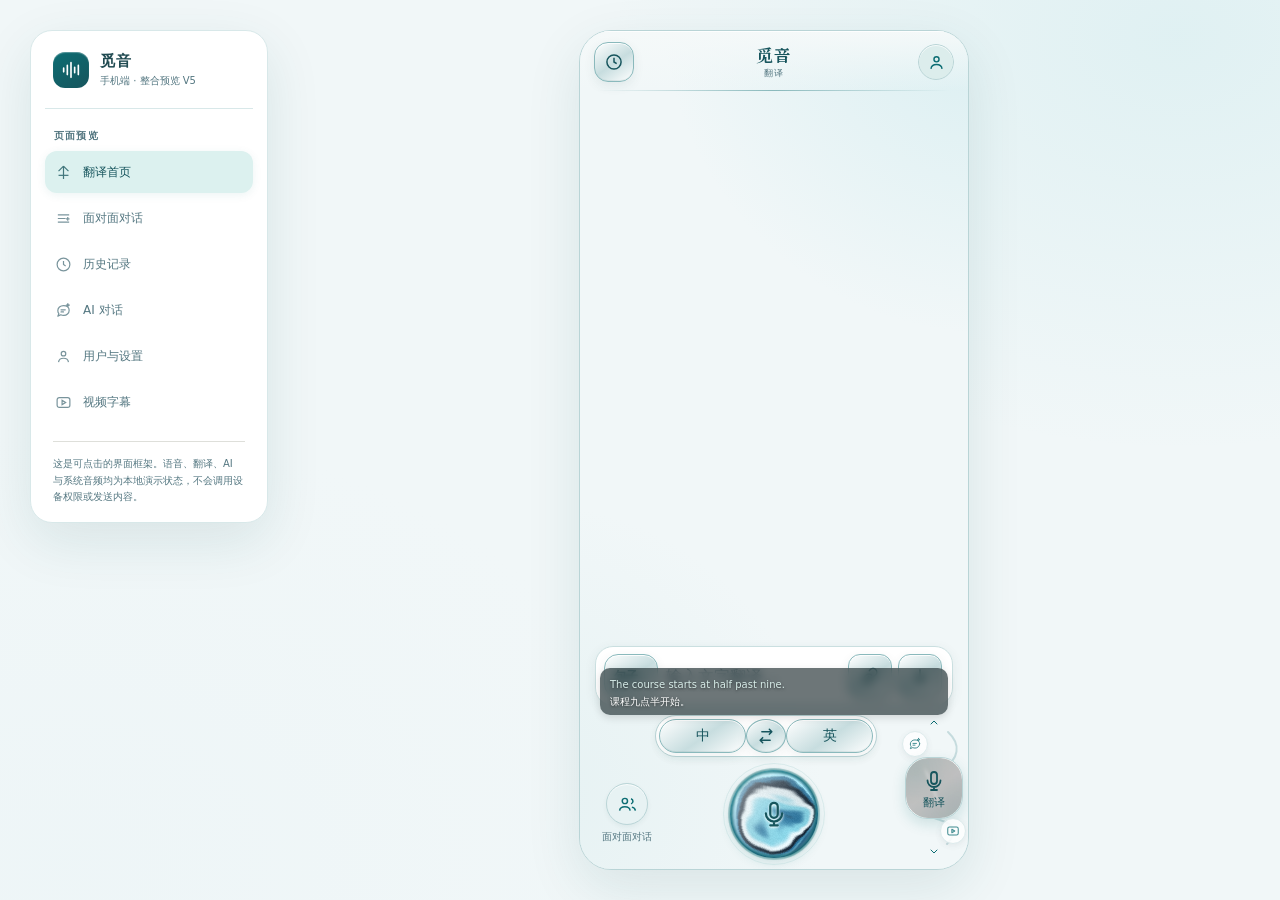
==== commit fbc6a096: "fix(chat): show original images in history details" ====
--- a/app/miyin/assets/miyin_v5/index.html
+++ b/app/miyin/assets/miyin_v5/index.html
@@ -1616,7 +1616,7 @@
         if(detail.category==="chat"){
           const conversation=getConversation(detail.id);if(!conversation){activeHistoryDetail=null;renderHistory();return}
           title.textContent="AI 对话详情";
-          const messages=conversation.messages.map(message=>'<article class="history-detail-message '+(message.role==="user"?"user":"assistant")+'"><small>'+(message.role==="user"?"你":"AI")+' · '+formatChatTime(message.createdAt)+'</small>'+escapeHtml(message.text)+(Array.isArray(message.contextAttachments)&&message.contextAttachments.length?'<div class="message-context">'+message.contextAttachments.map(item=>'<span>'+escapeHtml(contextCategoryName(item.category)+' · '+item.title)+'</span>').join("")+'</div>':"")+'</article>').join("");
+          const messages=conversation.messages.map(message=>'<article class="history-detail-message '+(message.role==="user"?"user":"assistant")+'"><small>'+(message.role==="user"?"你":"AI")+' · '+formatChatTime(message.createdAt)+'</small>'+escapeHtml(message.text)+(Array.isArray(message.attachments)&&message.attachments.some(file=>file.imageId)?'<div class="message-files" aria-label="本条消息的图片">'+message.attachments.filter(file=>file.imageId).map(chatImageMarkup).join("")+'</div>':"")+(Array.isArray(message.contextAttachments)&&message.contextAttachments.length?'<div class="message-context">'+message.contextAttachments.map(item=>'<span>'+escapeHtml(contextCategoryName(item.category)+' · '+item.title)+'</span>').join("")+'</div>':"")+'</article>').join("");
           box.innerHTML='<div class="history-detail-toolbar"><button class="back-button" type="button" data-history-detail-back aria-label="返回 AI 对话历史">‹</button><h2>'+escapeHtml(conversation.title)+'</h2></div><p class="history-detail-meta">'+conversation.messages.length+' 条消息　·　更新于 '+historyTime(conversation.updatedAt)+'　·　模型 '+escapeHtml(conversation.modelId||"默认模型")+'</p><div class="history-detail-actions"><button class="primary" type="button" data-thread-action="continue" data-conversation-id="'+escapeHtml(conversation.id)+'">继续对话</button><button type="button" data-thread-action="share" data-conversation-id="'+escapeHtml(conversation.id)+'">分享整段对话</button><button type="button" data-thread-action="rename" data-conversation-id="'+escapeHtml(conversation.id)+'">重命名</button><button type="button" data-thread-action="attach" data-conversation-id="'+escapeHtml(conversation.id)+'">附加到新 AI 对话</button><button class="destructive" type="button" data-delete-conversation="'+escapeHtml(conversation.id)+'">删除对话</button></div><div class="history-detail-messages">'+messages+'</div>';return;
         }
         const record=records.find(item=>item.id===detail.id);
